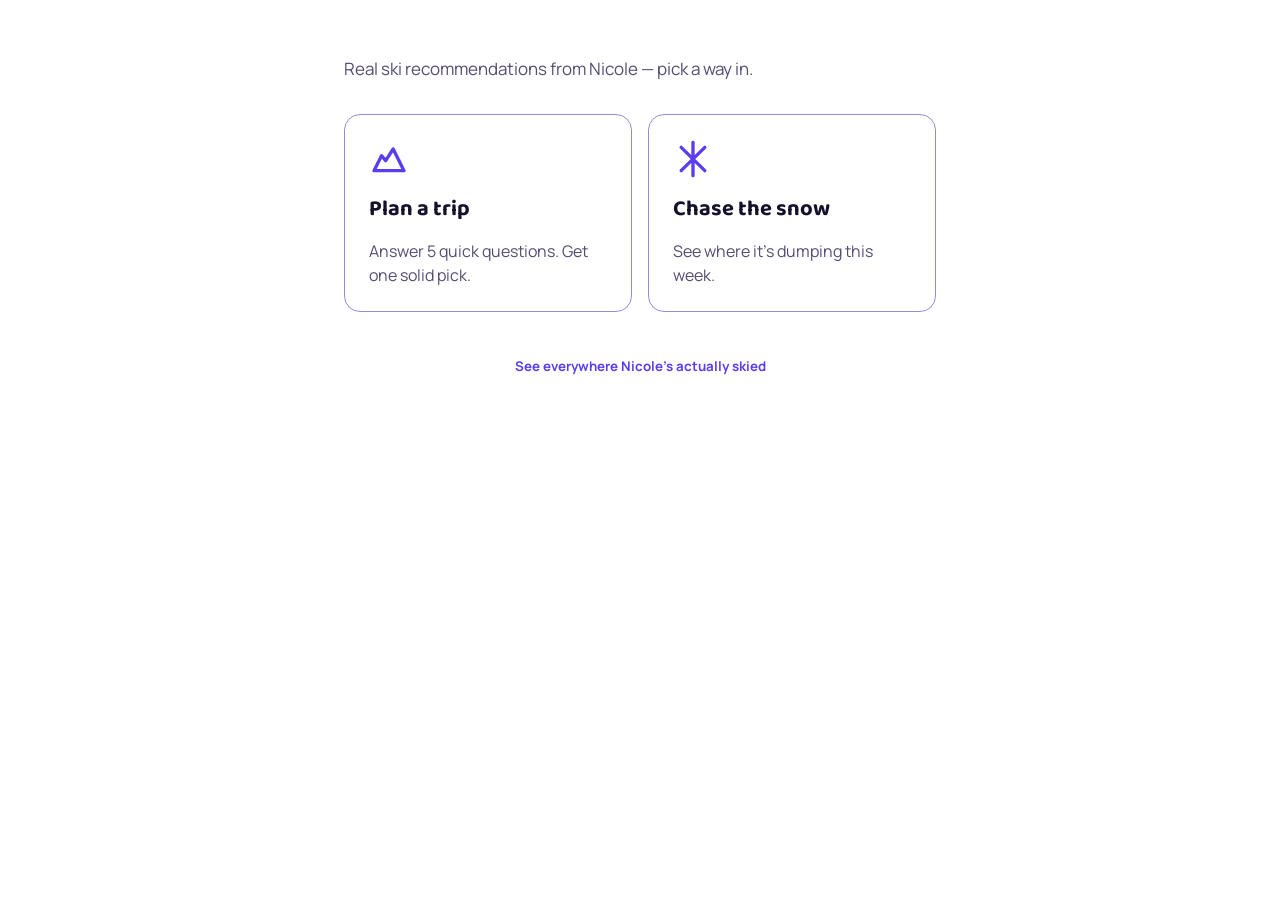
==== public/index.html @ 970486a0 "Add files via upload" ====
<!doctype html>
<html lang="en">
<head>
<meta charset="utf-8">
<meta name="viewport" content="width=device-width, initial-scale=1">
<title>Rather Be Knee Deep — find your next ski trip</title>
<meta name="description" content="Answer a few quick questions, or see where it's dumping this week — plus everywhere Nicole's actually skied.">

<link rel="icon" href="/icon.svg" type="image/svg+xml">
<link rel="icon" href="/favicon-32.png" sizes="32x32" type="image/png">
<link rel="apple-touch-icon" href="/apple-touch-icon.png">
<link rel="manifest" href="/manifest.webmanifest">
<meta name="theme-color" content="#5B3DF0" media="(prefers-color-scheme: light)">
<meta name="theme-color" content="#0E1020" media="(prefers-color-scheme: dark)">
<meta name="apple-mobile-web-app-title" content="Knee Deep">
<meta name="apple-mobile-web-app-capable" content="yes">
<meta name="mobile-web-app-capable" content="yes">
<meta property="og:image" content="/og-image.png">
<meta property="og:image:width" content="1200">
<meta property="og:image:height" content="630">
<meta name="twitter:image" content="/og-image.png">
<meta property="og:type" content="website">
<meta property="og:site_name" content="Rather Be Knee Deep">
<meta property="og:title" content="Find your next ski trip">
<meta property="og:description" content="Answer a few quick questions, or see where it's dumping this week — plus everywhere Nicole's actually skied.">
<meta name="twitter:card" content="summary_large_image">
<meta name="twitter:title" content="Find your next ski trip">
<meta name="twitter:description" content="Answer a few quick questions, or see where it's dumping this week — plus everywhere Nicole's actually skied.">

<link rel="preconnect" href="https://fonts.googleapis.com">
<link rel="preconnect" href="https://fonts.gstatic.com" crossorigin>
<link href="https://fonts.googleapis.com/css2?family=Baloo+2:wght@500;600;700;800&family=Manrope:wght@400;500;700&family=IBM+Plex+Mono:wght@500;600&display=swap" rel="stylesheet">

<style>
/* Font fallback stack applies immediately; Google Fonts progressively enhance
   once loaded — the app is fully usable typographically before/without them. */
/* =========================================================================
   Rather Be Knee Deep — styles
   Token architecture: global -> semantic -> component, per visual-system.md
   ========================================================================= */

:root {
  /* Global colour primitives */
  --purple-900: #17102B; --purple-700: #564C72; --purple-500: #9A8ACF;
  --purple-300: #DCD6F0; --purple-100: #F2EFFA;
  --indigo-600: #5B3DF0; --indigo-400: #7F68F3; --indigo-350: #8C78F5;
  --coral-600: #E72400; --coral-500: #FF5A3C;
  --teal-700: #00695C; --teal-600: #008D7B; --teal-400: #00B39A;
  --mint-700: #0B6B4B; --mint-600: #0F8E63; --mint-200: #C9F5DE; --mint-900: #12301F;
  --gold-500: #FFC22B; --gold-700: #75600A; --gold-300: #DCC050;
  --cold-700: #0E7AA6; --cold-600: #0F86B6;
  --warm-700: #AA671A; --warm-600: #C97A1F; --warm-800: #7D4B12;
  --trail-green-700: #1A8655; --trail-green-600: #1C8F5A;
  --trail-blue-600: #1E6FD9; --trail-blue-500: #2E7CE2;
  --night-900: #14101F; --night-800: #1E1830; --night-700: #271F3D;
  --night-500: #675797; --night-300: #2B2440;
  --snow-000: #FFFFFF;
  --mist-100: #F5F2FF; --mist-300: #B8AED6;

  /* Badge-system primitives (badge-system.md §7 "Token evolution") — a
     badge background is a large solid fill, not text, so it runs more
     saturated than the accent.*.text tokens above (those are deliberately
     darkened/desaturated to pass 4.5:1 as running text and would look muddy
     as a sticker). These nine are new global primitives, all neutrals or
     badge-fill variants, none replacing or conflicting with an existing
     semantic token — the badge system borrows the family, not the rules.
     Documented here for the token trail; the badge SVG library itself
     (build/src/badges.js) uses literal hex, not var(), so inline badge
     markup renders identically regardless of stylesheet load timing — see
     badges.js's header comment for why. */
  --mint-500: #16A974; --warm-500: #F0982A; --cold-500: #1AA3DC; --coral-450: #FF4C34;
  --sand-300: #F0C89A; --sand-500: #E0A868; --sand-800: #7A4E28;
  --stone-300: #E7E4DE; --stone-600: #8D897F;
  --brown-700: #6B4423;

  /* Semantic tokens — light mode (default) */
  --bg-page: var(--snow-000);
  --bg-tint: var(--purple-100);
  --bg-surface: var(--snow-000);
  --bg-elevated: var(--snow-000);
  --text-primary: var(--purple-900);
  --text-secondary: var(--purple-700);
  --text-on-brand: #FFFFFF;
  --border-hairline: var(--purple-300);
  --border-interactive: var(--purple-500);
  --border-selected: var(--indigo-600);
  --brand-primary: var(--indigo-600);
  --brand-primary-text: var(--indigo-600);
  --accent-coral-text: var(--coral-600);
  --accent-coral-fill: var(--coral-500);
  --accent-gold: var(--gold-500);
  /* --accent-gold-text: an AA-safe, visually distinct hue for "Nicole's take"
     chip text (M5 fix). This token was referenced by CSS but never defined,
     so it silently fell back to --warm-700 — the exact same colour as the
     crowd-warning flag, defeating the "gold always means Nicole" colour
     rule Jordan (deuteranopia) relies on. gold-700/gold-300 are a deeper,
     more olive/ochre gold than warm-700/warm-600's orange-amber — same
     family as accent.gold, but a distinct, AA-safe hue (raw gold-500 fails
     as text at 1.6:1). */
  --accent-gold-text: var(--gold-700);
  --accent-teal-text: var(--teal-700);
  --accent-mint-text: var(--mint-700);
  --accent-mint-fill: var(--mint-200);
  --accent-cold-text: var(--cold-700);
  --accent-warm-text: var(--warm-700);
  /* --accent-warm-text-tint: M4 contrast fix. --accent-warm-text was
     verified at 4.50:1 against bg.page (white) but the forecast-fallback
     badge actually renders on bg.tint (#F2EFFA), where the same token drops
     to 3.97:1 — below AA. warm-800 clears 4.5:1 on both bg.page and
     bg.tint. */
  --accent-warm-text-tint: var(--warm-800);
  --trail-beginner: var(--trail-green-700);
  --trail-intermediate: var(--trail-blue-600);
  --trail-advanced: var(--text-primary);

  --shadow-sm: 0 1px 2px rgba(23,16,43,0.06), 0 1px 1px rgba(91,61,240,0.05);
  --shadow-md: 0 4px 12px rgba(23,16,43,0.09), 0 2px 4px rgba(91,61,240,0.06);
  --shadow-lg: 0 12px 28px rgba(23,16,43,0.16), 0 4px 10px rgba(91,61,240,0.08);
  --top-highlight: none;

  --radius-sm: 8px; --radius-md: 12px; --radius-lg: 16px; --radius-xl: 20px; --radius-pill: 999px;
  --border-hairline-w: 1px; --border-default-w: 1.5px; --border-selected-w: 2px; --border-focus-w: 3px;

  --dur-instant: 100ms; --dur-fast: 160ms; --dur-base: 220ms; --dur-slow: 360ms;
  --ease-standard: cubic-bezier(0.2, 0, 0, 1);
  --ease-entrance: cubic-bezier(0.16, 1, 0.3, 1);
  --ease-exit: cubic-bezier(0.4, 0, 1, 1);

  --space-1: .25rem; --space-2: .5rem; --space-3: .75rem; --space-4: 1rem;
  --space-5: 1.25rem; --space-6: 1.5rem; --space-8: 2rem; --space-10: 2.5rem;
  --space-12: 3rem; --space-16: 4rem; --space-20: 5rem;

  color-scheme: light;
}

@media (prefers-color-scheme: dark) {
  :root {
    --bg-page: var(--night-900);
    --bg-tint: var(--night-800);
    --bg-surface: var(--night-800);
    --bg-elevated: var(--night-700);
    --text-primary: var(--mist-100);
    --text-secondary: var(--mist-300);
    --border-hairline: var(--night-300);
    --border-interactive: var(--night-500);
    --border-selected: var(--indigo-600);
    --brand-primary: var(--indigo-600);
    /* M4 contrast fix: --indigo-400 (4.61:1) was verified against flat
       bg.page (#14101F) but is actually rendered on bg.tint/elevated
       surfaces (nav active-tab label, "Make your own pick" secondary
       button, "See more of Nicole's picks" link, Nicole's List selected
       filter chip) where it drops to 4.21:1 — below AA. indigo-350 clears
       4.5:1 against night-800 AND night-700, independently verified. */
    --brand-primary-text: var(--indigo-350);
    --accent-coral-text: var(--coral-500);
    --accent-teal-text: var(--teal-600);
    --accent-mint-text: var(--mint-600);
    --accent-gold: var(--gold-500);
    --accent-gold-text: var(--gold-300);
    --accent-cold-text: var(--cold-600);
    --accent-warm-text: var(--warm-600);
    --accent-warm-text-tint: var(--warm-600); /* already ≥4.5:1 on night-800 in dark mode — no separate shift needed */
    --trail-beginner: var(--trail-green-600);
    --trail-intermediate: var(--trail-blue-500);
    --trail-advanced: var(--text-primary);
    --shadow-sm: 0 1px 2px rgba(0,0,0,0.4);
    --shadow-md: 0 4px 12px rgba(0,0,0,0.4);
    --shadow-lg: 0 12px 28px rgba(0,0,0,0.5);
    --top-highlight: 1px solid rgba(245,242,255,0.06);
    color-scheme: dark;
  }
}

/* =========================================================================
   Base / reset
   ========================================================================= */
*, *::before, *::after { box-sizing: border-box; }
html { -webkit-text-size-adjust: 100%; }
body {
  margin: 0;
  background: var(--bg-page);
  color: var(--text-primary);
  font-family: 'Manrope', system-ui, sans-serif;
  font-size: 1rem;
  line-height: 1.5;
  min-height: 100vh;
  overflow-x: hidden;
}
h1, h2, h3, p, dl, dd { margin: 0; }
button { font-family: inherit; color: inherit; }
a { color: var(--brand-primary-text); }
img, svg { display: block; max-width: 100%; }
ul { margin: 0; padding: 0; list-style: none; }
.visually-hidden {
  position: absolute; width: 1px; height: 1px; padding: 0; margin: -1px;
  overflow: hidden; clip: rect(0,0,0,0); white-space: nowrap; border: 0;
}
.skip-link {
  position: absolute; left: var(--space-3); top: -100px; z-index: 200;
  background: var(--brand-primary); color: #fff; padding: var(--space-3) var(--space-4);
  border-radius: var(--radius-md); transition: top var(--dur-fast) var(--ease-standard);
}
.skip-link:focus { top: var(--space-3); }

:focus-visible {
  outline: none;
  box-shadow: 0 0 0 2px var(--bg-page), 0 0 0 5px var(--brand-primary);
  transition: box-shadow var(--dur-instant) var(--ease-standard);
  border-radius: var(--radius-sm);
}

/* Typography tokens */
.display-hero {
  font-family: 'Baloo 2', sans-serif; font-weight: 800;
  font-size: clamp(2rem, 5vw, 2.75rem); line-height: 1.1; letter-spacing: -0.01em;
}
.display-h1 { font-family: 'Baloo 2', sans-serif; font-weight: 700; font-size: clamp(1.625rem, 4vw, 2.125rem); line-height: 1.2; letter-spacing: -0.005em; }
.display-h2 { font-family: 'Baloo 2', sans-serif; font-weight: 700; font-size: clamp(1.3125rem, 3vw, 1.5625rem); line-height: 1.25; letter-spacing: -0.0025em; }
.display-h3 { font-family: 'Baloo 2', sans-serif; font-weight: 600; font-size: clamp(1.0625rem, 2vw, 1.1875rem); line-height: 1.3; }
.body-md { font-family: 'Manrope', sans-serif; font-weight: 400; font-size: 1rem; line-height: 1.5; }
.body-sm { font-family: 'Manrope', sans-serif; font-weight: 500; font-size: .8125rem; line-height: 1.4; }
.label { font-family: 'Manrope', sans-serif; font-weight: 700; font-size: .75rem; line-height: 1.3; letter-spacing: .06em; text-transform: uppercase; }
.data-stat { font-family: 'IBM Plex Mono', monospace; font-weight: 600; font-size: clamp(1.375rem, 3vw, 1.625rem); line-height: 1.2; font-variant-numeric: tabular-nums; }
.data-inline { font-family: 'IBM Plex Mono', monospace; font-weight: 500; font-size: .875rem; line-height: 1.3; font-variant-numeric: tabular-nums; }
.data-label { font-family: 'Manrope', sans-serif; font-weight: 700; font-size: .625rem; line-height: 1.3; letter-spacing: .08em; text-transform: uppercase; color: var(--text-secondary); }

/* =========================================================================
   App shell / nav
   ========================================================================= */
.app-shell { min-height: 100vh; display: flex; flex-direction: column; }
/* C1 fix: 72px was a hardcoded px nav-clearance value while every other
   spacing token in the system is rem-based specifically so it scales with
   zoom (visual-system.md §6). .nav-item's own padding/font-size are
   rem-based and grow at 200% zoom, so a fixed 72px undershot the nav's real
   height and content overlapped it. 4.5rem tracks the same root font-size
   the nav itself scales from. */
.app-main { flex: 1; width: 100%; padding-bottom: calc(4.5rem + var(--space-6)); }
.app-main.no-bottom-nav { padding-bottom: var(--space-6); }
.page-column { max-width: 40rem; margin: 0 auto; padding: var(--space-6) var(--space-4); }
@media (min-width: 768px) { .page-column { padding: var(--space-8) var(--space-6); } }

.top-nav {
  display: none;
}
.bottom-nav {
  position: fixed; left: 0; right: 0; bottom: 0; z-index: 50;
  display: flex; background: var(--bg-surface); border-top: 1.5px solid var(--border-hairline);
  padding-bottom: env(safe-area-inset-bottom, 0);
}
.bottom-nav[hidden] { display: none; }
.nav-item {
  flex: 1; display: flex; flex-direction: column; align-items: center; justify-content: center;
  gap: 2px; min-height: 56px; padding: var(--space-2) var(--space-1);
  background: none; border: none; cursor: pointer; color: var(--text-secondary);
  font-family: 'Manrope', sans-serif; font-weight: 600; font-size: .6875rem;
}
.nav-item[aria-current="page"] { color: var(--brand-primary-text); }
.nav-item svg { width: 22px; height: 22px; }

@media (min-width: 768px) {
  .bottom-nav { display: none; }
  .top-nav {
    display: flex; justify-content: center; gap: var(--space-2);
    background: var(--bg-surface); border-bottom: 1.5px solid var(--border-hairline);
    padding: var(--space-3) var(--space-4);
  }
  .top-nav[hidden] { display: none; }
  .top-nav .nav-item { flex: none; flex-direction: row; min-width: 140px; border-radius: var(--radius-md); }
  .app-main { padding-bottom: var(--space-6); }
}

/* =========================================================================
   Tap-chip / option-card
   ========================================================================= */
.tap-chip {
  display: flex; align-items: center; gap: var(--space-3);
  min-height: 56px; width: 100%; padding: var(--space-3) var(--space-4);
  border-radius: var(--radius-md); border: var(--border-default-w) solid var(--border-interactive);
  background: var(--bg-surface); cursor: pointer; text-align: left;
  transition: box-shadow var(--dur-fast) var(--ease-standard), background-color var(--dur-fast) var(--ease-standard), border-color var(--dur-fast) var(--ease-standard);
}
.tap-chip:hover { border-color: var(--brand-primary); background: var(--bg-tint); box-shadow: var(--shadow-sm); }
.tap-chip--selected {
  border-color: var(--brand-primary); border-width: var(--border-selected-w);
  box-shadow: inset 0 0 0 0 transparent;
  background-color: color-mix(in srgb, var(--brand-primary) 10%, var(--bg-surface));
}
.tap-chip__indicator {
  flex: none; width: 22px; height: 22px; border: 1.5px solid var(--border-interactive);
  display: flex; align-items: center; justify-content: center; color: #fff;
}
.tap-chip__indicator--radio { border-radius: 50%; }
.tap-chip__indicator--check { border-radius: 5px; }
.tap-chip--selected .tap-chip__indicator { background: var(--brand-primary); border-color: var(--brand-primary); }
.tap-chip__indicator svg { width: 13px; height: 13px; opacity: 0; transition: opacity var(--dur-fast) var(--ease-standard); }
.tap-chip--selected .tap-chip__indicator svg { opacity: 1; }
.tap-chip__body { flex: 1; min-width: 0; }
.tap-chip__label { font-family: 'Manrope', sans-serif; font-weight: 400; font-size: 1rem; color: var(--text-primary); }
.tap-chip--selected .tap-chip__label { font-weight: 600; }
.tap-chip__sublabel { font-family: 'Manrope', sans-serif; font-weight: 500; font-size: .8125rem; color: var(--text-secondary); margin-top: 2px; }
.tap-chip:disabled { background: color-mix(in srgb, var(--bg-tint) 60%, transparent); color: var(--text-secondary); border-color: var(--border-hairline); cursor: not-allowed; }

/* C1 fix (200% zoom): fixed device-width media-query breakpoints don't
   react to root-font-size-based zoom — the browser still reports the same
   device px width, so a 2-column rule stayed active even after 200% zoom
   doubled every rem-based padding/font-size, occluding option text behind
   the fixed bottom nav and overflowing the viewport. `auto-fit`/`minmax`
   sizes columns from the actual rendered container width at layout time
   instead of a media query, so it collapses to 1 column automatically
   whenever the real available width shrinks — whether that's a narrow
   device or 200% zoom on a wide one — exactly the pattern visual-system.md
   §6 already used for the stat strip. */
.chip-grid { display: grid; grid-template-columns: 1fr; gap: var(--space-3); }
.chip-grid--2col { grid-template-columns: repeat(auto-fit, minmax(8.75rem, 1fr)); }
.region-grid { display: grid; grid-template-columns: repeat(auto-fit, minmax(8.75rem, 1fr)); gap: var(--space-3); }

@media (prefers-reduced-motion: reduce) {
  .tap-chip { transition: none; }
  .tap-chip__indicator svg { transition: opacity var(--dur-fast) ease; }
}

/* =========================================================================
   Buttons
   ========================================================================= */
.btn {
  display: inline-flex; align-items: center; justify-content: center; gap: var(--space-2);
  min-height: 48px; padding: var(--space-3) var(--space-6);
  border-radius: var(--radius-md); border: 1.5px solid transparent;
  font-family: 'Manrope', sans-serif; font-weight: 700; font-size: 1rem;
  cursor: pointer; transition: background-color var(--dur-fast) var(--ease-standard), opacity var(--dur-fast) var(--ease-standard);
}
.btn-primary { background: var(--brand-primary); color: #fff; }
.btn-primary:hover { background: color-mix(in srgb, var(--brand-primary) 88%, black); }
.btn-secondary { background: transparent; color: var(--brand-primary-text); border-color: var(--border-interactive); }
.btn-secondary:hover { background: var(--bg-tint); }
.btn-text {
  background: none; border: none; color: var(--brand-primary-text); font-weight: 700;
  min-height: 44px; padding: var(--space-2) var(--space-1); cursor: pointer;
}
.btn:disabled { opacity: .5; cursor: not-allowed; }
.btn-block { width: 100%; }
.btn svg { width: 20px; height: 20px; flex: none; }
.inline-icon-sm { display: inline-flex; width: 12px; height: 12px; vertical-align: -1px; }
.inline-icon-sm svg { width: 100%; height: 100%; }

/* =========================================================================
   Progress indicator
   ========================================================================= */
.progress-wrap { display: flex; align-items: center; gap: var(--space-3); margin-bottom: var(--space-6); }
.progress-label { flex: none; font-family: 'Manrope', sans-serif; font-weight: 500; font-size: .8125rem; color: var(--text-secondary); white-space: nowrap; }
.progress-track { flex: 1; display: flex; gap: 4px; }
.progress-segment { flex: 1; height: 6px; border-radius: var(--radius-pill); background: var(--bg-tint); position: relative; overflow: visible; }
.progress-segment__fill {
  position: absolute; inset: 0; border-radius: var(--radius-pill); background: var(--brand-primary);
  transform: scaleX(0); transform-origin: left; transition: transform var(--dur-fast) var(--ease-standard);
}
.progress-segment--complete .progress-segment__fill, .progress-segment--current .progress-segment__fill { transform: scaleX(1); }
.progress-segment__dot {
  position: absolute; top: -6px; left: 50%; width: 6px; height: 6px; margin-left: -3px;
  border-radius: 50%; background: var(--brand-primary); opacity: 0; transition: opacity var(--dur-fast) var(--ease-standard);
}
.progress-segment--current .progress-segment__dot { opacity: 1; }
@media (prefers-reduced-motion: reduce) {
  .progress-segment__fill, .progress-segment__dot { transition: none; }
}

/* =========================================================================
   Quiz step transitions
   ========================================================================= */
.quiz-step { will-change: transform, opacity; }
.quiz-step--out-forward { animation: qs-out-fwd 160ms cubic-bezier(.4,0,1,1) both; }
.quiz-step--in-forward { animation: qs-in-fwd 200ms cubic-bezier(.16,1,.3,1) both; }
.quiz-step--out-backward { animation: qs-out-bwd 160ms cubic-bezier(.4,0,1,1) both; }
.quiz-step--in-backward { animation: qs-in-bwd 200ms cubic-bezier(.16,1,.3,1) both; }
@keyframes qs-out-fwd { to { opacity: 0; transform: translateX(-16px); } }
@keyframes qs-in-fwd { from { opacity: 0; transform: translateX(16px); } to { opacity: 1; transform: translateX(0); } }
@keyframes qs-out-bwd { to { opacity: 0; transform: translateX(16px); } }
@keyframes qs-in-bwd { from { opacity: 0; transform: translateX(-16px); } to { opacity: 1; transform: translateX(0); } }
@media (prefers-reduced-motion: reduce) {
  .quiz-step--out-forward, .quiz-step--out-backward { animation: qs-fade-out 160ms ease both; }
  .quiz-step--in-forward, .quiz-step--in-backward { animation: qs-fade-in 160ms ease both; }
  @keyframes qs-fade-out { to { opacity: 0; } }
  @keyframes qs-fade-in { from { opacity: 0; } to { opacity: 1; } }
}

.quiz-card { display: flex; flex-direction: column; gap: var(--space-5); }
.quiz-title { margin-bottom: var(--space-1); }
.quiz-helper { color: var(--text-secondary); }
.quiz-nav { display: flex; justify-content: space-between; align-items: center; gap: var(--space-3); margin-top: var(--space-4); }

/* =========================================================================
   Splash
   ========================================================================= */
.splash { display: flex; flex-direction: column; gap: var(--space-8); padding-top: var(--space-6); }
.splash-eyebrow { color: var(--text-secondary); font-family: 'Manrope', sans-serif; font-size: 1.0625rem; max-width: 32rem; }
.splash-modes { display: grid; grid-template-columns: 1fr; gap: var(--space-4); }
@media (min-width: 560px) { .splash-modes { grid-template-columns: 1fr 1fr; } }
.mode-card {
  display: flex; flex-direction: column; gap: var(--space-3); text-align: left;
  padding: var(--space-6); border-radius: var(--radius-lg); border: var(--border-default-w) solid var(--border-interactive);
  background: var(--bg-surface); cursor: pointer; min-height: 160px;
  transition: box-shadow var(--dur-fast) var(--ease-standard), border-color var(--dur-fast) var(--ease-standard), background-color var(--dur-fast) var(--ease-standard);
}
.mode-card:hover { border-color: var(--brand-primary); box-shadow: var(--shadow-md); background: var(--bg-tint); }
.mode-card__icon { width: 40px; height: 40px; color: var(--brand-primary-text); }
.mode-card__label { font-family: 'Baloo 2', sans-serif; font-weight: 700; font-size: 1.375rem; }
.mode-card__support { color: var(--text-secondary); }
.splash-footer { text-align: center; }

/* =========================================================================
   Result card — the shareable product
   ========================================================================= */
.result-wrap { max-width: 30rem; margin: 0 auto; padding: var(--space-4); }
@media (min-width: 768px) { .result-wrap { padding: var(--space-6) 0; } }
.result-card {
  background: var(--bg-surface); border-radius: var(--radius-xl); box-shadow: var(--shadow-lg);
  border: var(--border-default-w) solid var(--border-hairline); border-top: var(--top-highlight, var(--border-default-w) solid var(--border-hairline));
  padding: var(--space-5);
}
@media (min-width: 768px) { .result-card { padding: var(--space-8); } }
.attribution { display: flex; align-items: center; gap: var(--space-2); margin-bottom: var(--space-4); }
.attribution__mark { width: 20px; height: 20px; color: var(--brand-primary-text); flex: none; }
.attribution__word { color: var(--text-secondary); }
.result-eyebrow { color: var(--text-secondary); margin-bottom: var(--space-1); }
/* Badge panel — replaces the old wide-landscape illustration-panel. A
   circular die-cut badge has different proportions than the 4:3 illustration
   it replaces (badge-system.md's own framing: "the result card was designed
   around a wide landscape image and a circular badge has different
   proportions"), so this isn't a straight class-for-class swap: instead of
   a full-width rectangle with the image cropped to fill it (`object-fit:
   cover`, which would slice a circle into an off-centre oval), the panel is
   a centered flex stage the badge sits on top of, at its own fixed
   diameter, on a soft tint background so the die-cut edge — including the
   spec's own hairline keyline — reads clearly against the card. Sized at
   the spec's ~200px hero-card scale (badge-system.md §8 "Legibility at
   scale"), with a smaller floor on the narrowest supported width so the
   badge and its surrounding padding never exceed the 320px card. */
.badge-panel {
  display: flex; align-items: center; justify-content: center;
  border-radius: var(--radius-lg); border: var(--border-default-w) solid var(--border-hairline);
  padding: var(--space-4) 0; margin-bottom: var(--space-5); background: var(--bg-tint);
}
/* Tightened per design review (2026-08-03): the badge previously sized off
   viewport width (42vw) against a panel whose actual width tracks the card's
   own padding, not the viewport directly — at 390px that put the badge at
   roughly half the panel's width, leaving a wide ring of dead `--bg-tint`
   space on every side. Sizing off the panel's own content box (%, not vw)
   is the correct relative unit here — the badge now claims most of its
   container regardless of how card/wrap padding shifts at any width, and a
   fixed 1:1 `aspect-ratio` (matching the badge's own 240x240 viewBox) keeps
   height in lockstep with width without a second, independently-guessed
   clamp. Ceiling stays at badge-system.md §8's own 200px hero-card scale —
   this fix reaches that size sooner/more reliably, it doesn't exceed it. */
.badge-panel svg { width: clamp(168px, 78%, 200px); aspect-ratio: 1 / 1; height: auto; display: block; }
@media (min-width: 600px) { .badge-panel svg { width: 200px; height: 200px; } }
.result-headline { margin-bottom: var(--space-5); }
.result-headline .resort-name { color: var(--brand-primary-text); }
.result-headline .location { display: block; color: var(--text-secondary); font-family: 'Manrope', sans-serif; font-weight: 500; font-size: .9375rem; margin-top: var(--space-1); }
.reason-heading { margin-bottom: var(--space-3); }
.reason-list { display: flex; flex-direction: column; gap: var(--space-3); margin-bottom: var(--space-5); }
.reason-bullet { display: flex; gap: var(--space-3); align-items: flex-start; }
.reason-bullet__icon { flex: none; width: 22px; height: 22px; color: var(--brand-primary-text); margin-top: 1px; }
.reason-bullet__text { color: var(--text-primary); }

/* Zoom-round fix: same fixed-px-track bug the C1/critical-fix-#4 pass closed
   for .chip-grid--2col/.region-grid (styles.css, "C1 fix" above), just missed
   on this sibling component built the same round. `minmax(84px, 1fr)` didn't
   grow with root font-size, so at 200% zoom the grid still tried to fit as
   many ~84px-wide (now visually ~42px-equivalent) tracks as before, and
   adjacent tiles' now-much-larger text painted directly on top of each
   other ("2,100ft" over "SKIABLE ACRES") instead of wrapping to fewer
   columns. 5.25rem is the same 84px at the 16px default root, but scales
   with zoom exactly like chip-grid's 8.75rem does. */
.stat-strip {
  display: grid; grid-template-columns: repeat(auto-fit, minmax(5.25rem, 1fr));
  border: var(--border-hairline-w) solid var(--border-hairline); border-radius: var(--radius-md);
  margin-bottom: var(--space-5); overflow: hidden;
}
/* Rebalance (design review, 2026-08-03): this shared class has two call
   sites with genuinely different item-count shapes — the header numeric
   strip always has exactly 4 tiles (vertical drop, skiable acres, average
   snowfall, cost — "Cost" is unconditional, `resort.cost_tier || "—"` in
   buildStatStrip), the terrain-mix strip below it has 1 (null-data
   fallback) or 3. The old fixed `repeat(3,1fr)`/`repeat(4,1fr)` breakpoint
   overrides here forced *every* `.stat-strip` onto the same column count
   regardless of how many tiles it actually held, which defeats
   `auto-fit`'s own built-in behavior of collapsing genuinely-empty tracks —
   the terrain strip's 3 items got stretched into a 4-column track at
   768px+, leaving a permanent empty fourth cell, the same "lone orphan"
   bug class as the header strip's mobile case. Removing the fixed
   overrides here and leaving plain `auto-fit(minmax(5.25rem,1fr))` in place
   lets the terrain strip reflow correctly at any width with no explicit
   breakpoint needed — however many tiles it has, unused tracks collapse to
   zero instead of rendering as a gap. The header strip needs a different,
   item-count-aware treatment (`--quad`, below) precisely because auto-fit's
   width-based column guessing can't guarantee an even 2x2 for a always-4
   grid at in-between widths the way an explicit `repeat()` can. */
/* minmax(0, 1fr), not bare 1fr: a bare `1fr` track is `minmax(auto, 1fr)`,
   and `auto`'s floor is the item's min-content width — at 200% zoom
   (`.stat-tile__value`'s font-size clamp bottoms out at its rem-based
   floor, not its vw-based preferred value, so it grows substantially) a
   tile's own text can force its track wider than the viewport has room
   for, the exact zoom-overflow bug class this file's other grids were
   already fixed against. `minmax(0, 1fr)` lets the track shrink below that
   content size instead; paired with `.stat-tile`'s own `min-width: 0`
   below (needed because a flex/grid item's default automatic minimum size
   is its content size, not zero — the same fix `min-width:0` already
   applies elsewhere in this file for exactly this reason) and
   `.stat-tile__value`'s `overflow-wrap: anywhere` so an unbroken token
   like "3,000" can still wrap as a last resort rather than overflow. */
.stat-strip--quad { grid-template-columns: repeat(2, minmax(0, 1fr)); }
@media (min-width: 600px) {
  .stat-strip--quad { grid-template-columns: repeat(4, minmax(0, 1fr)); }
  .stat-strip--quad .stat-tile:nth-child(2n) { border-right: var(--border-hairline-w) solid var(--border-hairline); }
  .stat-strip--quad .stat-tile:nth-child(3n) { border-right: var(--border-hairline-w) solid var(--border-hairline); }
  .stat-strip--quad .stat-tile:nth-child(4n) { border-right: none; }
}
.stat-tile {
  padding: var(--space-3) var(--space-3); border-right: var(--border-hairline-w) solid var(--border-hairline);
  border-bottom: var(--border-hairline-w) solid var(--border-hairline); min-height: 76px; min-width: 0;
  display: flex; flex-direction: column; justify-content: center; gap: 2px;
}
.stat-tile:nth-child(2n) { border-right: none; }
@media (min-width: 600px) { .stat-tile { border-right: var(--border-hairline-w) solid var(--border-hairline); } .stat-tile:nth-child(3n) { border-right: none; } }
@media (min-width: 768px) { .stat-tile:nth-child(3n) { border-right: var(--border-hairline-w) solid var(--border-hairline); } .stat-tile:nth-child(4n) { border-right: none; } }
.stat-tile__value { color: var(--text-primary); overflow-wrap: anywhere; }
.stat-tile__value .unit { font-family: 'IBM Plex Mono', monospace; font-weight: 500; font-size: .8125rem; margin-left: 2px; }
.stat-tile__value--null { color: var(--text-secondary); }
.stat-tile__sublabel { color: var(--text-secondary); font-family: 'Manrope', sans-serif; font-size: .75rem; }

/* Ski-school evidence disclosure (heuristic-evaluation.md, H2/H6/H10 major
   finding) — an expand-in-place pattern, matching the one already used well
   elsewhere (Nicole's List hot-take preview), rather than a bare label with
   nothing behind it. */
.stat-tile--expandable { padding: 0; }
.stat-tile__expand-btn {
  display: flex; align-items: center; justify-content: space-between; gap: var(--space-2);
  width: 100%; min-height: 44px; padding: var(--space-3); background: none; border: none; cursor: pointer;
  font-family: inherit; text-align: left; color: inherit;
}
.stat-tile__expand-icon { flex: none; width: 16px; height: 16px; color: var(--text-secondary); transition: transform var(--dur-fast) var(--ease-standard); }
.stat-tile__expand-btn[aria-expanded="true"] .stat-tile__expand-icon,
.notes-row__expand-btn[aria-expanded="true"] .stat-tile__expand-icon { transform: rotate(180deg); }
@media (prefers-reduced-motion: reduce) { .stat-tile__expand-icon { transition: none; } }
.stat-tile__basis { color: var(--text-secondary); padding: 0 var(--space-3) var(--space-3); }

/* "Notes" tier (design-critic.md finding 4 fix) — the prose-length fields
   (Crowds, Pass, Ski school, Off the mountain) as a label/value list rather
   than cells forced into a symmetrical grid. Each row's height comes only
   from its own content, so a 7-word caption next to a 2-word one no longer
   produces a shared, uneven row height or a dangling empty grid cell. */
.notes-list { display: flex; flex-direction: column; margin: 0; margin-top: var(--space-3); }
/* Zoom-round fix: the label column was `minmax(5.5rem, 30%)` — a rem-based
   minimum paired with a percentage maximum. Those two bounds don't scale
   together: the row's own pixel width is bounded by the (roughly
   zoom-invariant) viewport, so the 30% maximum stays roughly constant in
   real px regardless of zoom, while 5.5rem doubles at 200% zoom exactly
   like every other rem value in this file. Once the minimum exceeds the
   maximum, CSS grid resolves `minmax()` to the minimum outright (the
   maximum is dropped) — so at 200% zoom the label column ballooned to
   ~176px of a ~244px-wide row, leaving the value column so little space
   that ordinary values ("Usually crowded", "Ikon pass") wrapped one or two
   letters per line: technically zero overflow, but genuinely illegible,
   the same failure mode as the overlap bug just via wrapping instead of
   collision. A single percentage (no rem floor) keeps both columns a
   stable proportion of the row at every zoom level — the label is already
   designed to wrap onto 2-3 lines when it needs to ("Off the mountain"
   already does at normal widths), so there's no regression in letting it
   do that consistently instead of forcing extra width for itself. */
.notes-row {
  display: grid; grid-template-columns: 30% 1fr; gap: var(--space-3);
  align-items: baseline; padding: var(--space-3) 0; border-bottom: var(--border-hairline-w) solid var(--border-hairline);
}
.notes-row:first-child { border-top: var(--border-hairline-w) solid var(--border-hairline); }
.notes-row dt, .notes-row dd { margin: 0; }
/* Grid items default to `min-width: auto` (their content's min-content
   width, not zero) — once a value like "Independent (no multi-resort pass)"
   contains a word wider than its now-stable ~70% column, `min-width: 0`
   lets the column actually shrink to the space the grid gives it instead of
   growing the track to fit the word; `overflow-wrap` then wraps (rather
   than overflows) that one still-too-long word. */
.notes-row dd { color: var(--text-primary); min-width: 0; overflow-wrap: break-word; }
.notes-row__expand-btn {
  display: flex; align-items: center; gap: var(--space-2); width: 100%; min-height: 44px; padding: 0;
  background: none; border: none; cursor: pointer; font-family: inherit; font-size: 1rem; text-align: left; color: inherit;
  /* Zoom-round fix: a flex container's children default to `min-width: auto`
     (content-based) and this button never set `flex-wrap`, so once the
     label column's rem-based minimum (above) leaves this button very little
     room at 200% zoom, its own two children (the label text and the fixed
     16px chevron) refused to shrink below their combined min-content width
     and — with no wrap allowed — the chevron visibly escaped the button's
     box entirely rather than wrapping under the text. `min-width: 0` lets
     the button itself actually take the narrow width it's given;
     `flex-wrap: wrap` is the guaranteed fallback if that's still not enough
     room (chevron drops to its own line rather than escaping sideways). */
  min-width: 0; flex-wrap: wrap;
}
.notes-row__expand-btn > span:first-child { min-width: 0; overflow-wrap: break-word; }
.notes-row__expand-btn .stat-tile__basis, .notes-row .stat-tile__basis { padding: var(--space-2) 0 0; }

.footer-cta { display: flex; flex-direction: column; gap: var(--space-3); align-items: stretch; padding-top: var(--space-2); }
.footer-cta .btn-text { text-align: center; }

/* =========================================================================
   Nicole's Hot Take block
   ========================================================================= */
.hot-take {
  background: var(--bg-tint); border-radius: var(--radius-lg); border: var(--border-default-w) solid var(--accent-gold);
  padding: var(--space-4) var(--space-5); margin-bottom: var(--space-5); position: relative; overflow: hidden;
}
.hot-take__header { display: flex; align-items: center; gap: var(--space-2); margin-bottom: var(--space-3); }
.hot-take__avatar {
  width: 26px; height: 26px; border-radius: 50%; background: var(--accent-gold); color: var(--purple-900);
  display: flex; align-items: center; justify-content: center; font-family: 'Baloo 2', sans-serif; font-weight: 600; font-size: .9375rem; flex: none;
}
.hot-take__label { color: var(--text-secondary); flex: 1; }
.hot-take__rating { color: var(--text-primary); }
.hot-take__quote-mark { position: absolute; top: -6px; left: var(--space-3); font-family: 'Baloo 2', sans-serif; font-size: 4.5rem; color: var(--accent-gold); opacity: .15; line-height: 1; pointer-events: none; }
.hot-take__body { font-family: 'Manrope', sans-serif; font-size: 1.0625rem; line-height: 1.55; color: var(--text-primary); position: relative; }
.hot-take__attribution { display: block; margin-top: var(--space-3); color: var(--text-secondary); font-family: 'Manrope', sans-serif; font-size: .8125rem; }

/* =========================================================================
   Range Readout
   ========================================================================= */
.range-readout { margin-bottom: var(--space-5); border-top: var(--border-hairline-w) solid var(--border-hairline); padding-top: var(--space-5); }
.range-readout__heading { margin-bottom: var(--space-1); }
.range-readout__subline { color: var(--text-secondary); margin-bottom: var(--space-4); }
.range-track { display: flex; gap: 2px; margin: 3.5rem 0 var(--space-2); position: relative; }
.range-seg { flex: 1; height: 8px; border-radius: 2px; position: relative; }
.range-seg__glyph { position: absolute; top: 14px; left: 50%; transform: translateX(-50%); width: 12px; height: 12px; }
.range-bridge-wrap { position: absolute; left: 0; right: 0; top: -10px; height: 6px; }
/* The bridge is one continuous sweep (single transform, per motion-spec §5.1 —
   "one confident, continuous sweep... not two separately animated pieces"),
   but it's painted as two adjoining halves so the strong side can render
   solid while the weak side renders dashed/desaturated — the visual literally
   mirrors the min-max "worse of the two ends" logic instead of hiding it. */
.range-bridge {
  position: absolute; inset: 0; display: flex;
  transform: scaleX(0); transform-origin: left; transition: transform 220ms var(--ease-standard);
}
.range-bridge.is-revealed { transform: scaleX(1); }
.range-bridge__half { flex: 1 1 50%; height: 6px; background: var(--brand-primary); }
.range-bridge__half--floor { border-radius: 3px 0 0 3px; }
.range-bridge__half--ceiling { border-radius: 0 3px 3px 0; }
.range-bridge__half--weak { background: repeating-linear-gradient(90deg, var(--border-interactive) 0 6px, transparent 6px 10px); }
.range-pin {
  position: absolute; top: -38px; display: flex; flex-direction: column; align-items: center; gap: 4px;
  opacity: 0; transition: opacity 120ms var(--ease-standard); transform: translateX(-50%);
  /* Zoom-round fix: without an explicit width here, this flex container
     shrink-wraps to its widest child — the flag, which needs a fixed
     `width` of its own (see .range-pin__flag below) to avoid a separate
     shrink-to-fit bug. That coupling meant this container's own *box*
     (translateX(-50%)'d the same as the flag) still bled past the viewport
     at an edge anchor even after the edge-start/edge-end modifiers
     corrected the flag's own rendered position — an invisible box, but
     still real geometry that grows scrollable overflow. Pinning this
     container to the marker's own width decouples the two: the flag (below)
     still renders whatever width/position it needs to (a flex cross-axis
     item isn't clipped to an undersized container), it just no longer
     drags this element's own layout box along with it.
  */
  width: 14px;
}
.range-pin.is-revealed { opacity: 1; }
/* Zoom-round fix: at 200% zoom (root font-size scaled the same way the rest
   of the type system is, per this file's zoom-fix comments above), the
   floor/ceiling pin labels are positioned off percentage-based anchors that
   don't move, while the label text itself grows in real px as a rem-sized
   font. For most floor/ceiling pairs there's enough anchor-to-anchor
   distance to absorb that growth; for the narrowest possible pair (adjacent
   tiers, e.g. "Never skied" next to "Beginner") there isn't, and the two
   labels render as one garbled overlapping string. `.range-track--tight`
   (added in JS only when floor/ceiling are adjacent — the same "narrowest
   possible gap" condition diagnosed in the review) moves the ceiling label
   to its own vertical band below the track — two labels in different
   vertical bands can never collide horizontally no matter how wide either
   one renders.
   `.range-pin__flag` itself needs a fixed `width` here, not `max-width`: the
   ceiling pin sits at `left: 100%` of its wrapper with nothing to its right,
   and the floor pin at `left: 0%` with nothing to its left — an
   absolutely-positioned, auto-width element in that position shrink-to-fits
   against essentially zero *available* space on the open side. With
   `white-space: normal` that starved shrink-to-fit collapsed "Expert" into a
   vertical single-letter column even at 100% zoom (a real regression caught
   in this round's own screenshot re-check, not a pre-existing bug) — a fixed
   width sidesteps the shrink-to-fit calculation entirely, so wrapping only
   ever happens because the text is actually too long for the box, never
   because the box had nothing to size itself against. */
.range-pin__flag {
  font-family: 'Manrope', sans-serif; font-weight: 700; font-size: .6875rem; color: var(--text-primary);
  width: 6.5rem; white-space: normal; overflow-wrap: break-word; text-align: center; line-height: 1.25;
}
/* Zoom-round fix, edge case found re-verifying the fix above: the outer
   `.range-pin` stays centered on its anchor via `translateX(-50%)` (it must
   — the marker inside it has to sit precisely on the anchor point), but a
   floor pin at the track's own 0% start or a ceiling pin at its 100% end
   (e.g. "Never skied" / "Expert" — common, not just the tight-range case)
   has nothing beyond that edge for a *centered* label to bleed into: half
   the flag's fixed width spilled past the edge of the track, the card, and
   at 200% zoom the viewport itself (confirmed via a per-element viewport
   -containment check, not just page scrollWidth). These two modifiers
   counter-shift the flag only (never the marker) so the label instead grows
   inward from the edge it sits on. */
.range-pin--edge-start .range-pin__flag { transform: translateX(50%); text-align: left; }
.range-pin--edge-end .range-pin__flag { transform: translateX(-50%); text-align: right; }
.range-pin__marker { width: 14px; height: 14px; background: var(--brand-primary); flex: none; }
.range-pin__marker--circle { border-radius: 50%; }
.range-pin__marker--diamond { transform: rotate(45deg); border-radius: 2px; }
.range-track--tight { margin-bottom: 4.5rem; }
.range-track--tight .range-pin--ceiling {
  top: auto; bottom: -2.75rem; flex-direction: column-reverse;
}
.range-warning { display: flex; align-items: center; gap: 4px; font-size: .6875rem; color: var(--accent-warm-text); font-weight: 700; white-space: nowrap; }
.range-sentences { display: flex; flex-direction: column; gap: var(--space-2); margin-top: var(--space-6); }
.range-sentences p { color: var(--text-primary); }
.range-sentences strong { font-weight: 700; }
@media (prefers-reduced-motion: reduce) { .range-bridge, .range-pin { transition: none; } }

/* =========================================================================
   Chase-the-Snow
   ========================================================================= */
.chase-controls { display: flex; flex-wrap: wrap; gap: var(--space-3); margin-bottom: var(--space-5); align-items: center; }
/* Zoom-round fix: a flex item with the default `flex: 0 1 auto` sizes to its
   own content (shrink-to-fit), not to the row it's wrapping onto — so the
   native <select> inside this item (app-chase.js) could grow past the
   viewport at 200% zoom with nothing above it in the ancestor chain ever
   capping it against real available width, even with max-width:100% on the
   select itself (that 100% just resolves against this same shrink-to-fit
   parent, which happily grows to match). Forcing this item to *always* claim
   the full flex-row width breaks that circular sizing and matches the
   layout's own visual intent already visible at 100% zoom (the origin
   picker already reads as a full-width row, not an inline control). */
#chase-origin-control { flex: 1 1 100%; min-width: 0; }
.freshness-badge { display: inline-flex; align-items: center; gap: var(--space-2); padding: var(--space-2) var(--space-3); border-radius: var(--radius-pill); background: var(--bg-tint); margin-bottom: var(--space-4); }
.freshness-badge svg { width: 16px; height: 16px; flex: none; }
.freshness-badge--fallback { border: 1.5px solid var(--accent-warm-text); }
.freshness-badge--fallback .freshness-badge__text { color: var(--accent-warm-text-tint); font-weight: 700; }
.escalation-note { color: var(--text-secondary); margin-top: var(--space-2); }

.chase-list { display: flex; flex-direction: column; }
/* Zoom-round fix: `align-items: center` vertically centers `.chase-row__rank`
   and `.chase-row__badge` against the row's own cross-axis size — fine when
   `.chase-row__main` (the resort name/region/flags) is a single line, but at
   200% zoom a longer name (e.g. "Whistler Blackcomb", "Revelstoke Mountain
   Resort") wraps to two lines and grows the row's height, and a centered
   badge can then land squarely on top of the wrapped second line instead of
   staying clear of it (confirmed: "Typical season" overlapping "Blackcomb").
   `flex-start` keeps rank/badge pinned to the top of the row regardless of
   how tall the name grows — identical at normal zoom (names are one line),
   and never collides once one side wraps taller than the other. */
.chase-row {
  display: flex; align-items: flex-start; gap: var(--space-4); min-height: 72px; padding: var(--space-3) var(--space-1);
  border-bottom: var(--border-hairline-w) solid var(--border-hairline); cursor: pointer; text-decoration: none; color: inherit;
  border-radius: var(--radius-sm);
  transition: background-color var(--dur-fast) var(--ease-standard);
}
.chase-row:hover, .chase-row:focus-visible { background: var(--bg-tint); }
/* Resort badge avatar, list-row scale (badge-system.md §8: 96px = "list
   row"). Replaces the plain numbered-circle rank indicator as the row's
   leading visual — the rank number itself moves into a small pill overlaid
   on the badge's own corner rather than disappearing, so "row 1 vs row 2"
   is still a glance-able visual distinction, not just a v>0 ordered-list
   semantic one. `position:relative` container so the rank pill can anchor
   to it without affecting row flow. */
/* Zoom-round fix (this round): the narrowest-viewport avatar size started at
   56px, which — combined with the row's two rem-based flex gaps doubling at
   200% zoom (root font-size 32px) — squeezed `.chase-row__badge`'s existing
   6rem max-width column 2px past the 390px viewport (confirmed:
   `.chase-row__badge` was already the tightest element in this row before
   the avatar existed at all; the avatar just consumed the last couple of
   spare px). 44px avoids the squeeze with margin to spare while staying
   clearly legible as a small badge. */
.chase-row__avatar { flex: none; width: 44px; height: 44px; position: relative; }
@media (min-width: 480px) { .chase-row__avatar { width: 72px; height: 72px; } }
@media (min-width: 700px) { .chase-row__avatar { width: 96px; height: 96px; } }
.chase-row__avatar svg { width: 100%; height: 100%; display: block; }
.chase-row__rank {
  position: absolute; right: -3px; bottom: -3px; flex: none; width: 20px; height: 20px; border-radius: 50%;
  background: var(--bg-surface); border: var(--border-default-w) solid var(--border-hairline); box-shadow: var(--shadow-sm);
  display: flex; align-items: center; justify-content: center; font-family: 'IBM Plex Mono', monospace; font-weight: 700; font-size: .625rem;
}
@media (min-width: 480px) { .chase-row__rank { right: -4px; bottom: -4px; width: 24px; height: 24px; font-size: .6875rem; } }
/* Zoom-round fix: `.chase-row__main` correctly shrinks (`min-width: 0`), but
   `.chase-row__badge` is `flex: none` with nothing capping its own natural
   width — at 200% zoom, "next 7 days" alone needs ~140px on one line, and an
   unconstrained flex:none item claims that in full rather than wrapping,
   squeezing main down to a genuinely unusable ~34px in the worst rows
   (confirmed). At that width even a single word like "Baker" can't wrap
   (no break opportunity within a word) and overflows main's own box
   sideways, straight into the badge column it was just squeezed to make
   room for. `max-width` here lets the badge's own text wrap onto a second
   line instead of holding its single-line width hostage; `overflow-wrap` on
   the name/region/reason is the same defensive backstop used elsewhere in
   this round for any single word that's still too long for its box. */
.chase-row__main { flex: 1; min-width: 0; }
.chase-row__name { color: var(--text-primary); overflow-wrap: break-word; }
.chase-row__region { color: var(--text-secondary); display: block; overflow-wrap: break-word; }
.chase-row__reason { color: var(--text-secondary); margin-top: 2px; overflow-wrap: break-word; }
.chase-row__flags { display: flex; flex-wrap: wrap; gap: var(--space-2); margin-top: var(--space-2); }
.chase-flag { display: inline-flex; align-items: center; gap: 4px; font-size: .75rem; font-weight: 600; }
.chase-flag--crowd { color: var(--accent-warm-text); }
.chase-flag--nicole { color: var(--accent-gold-text); }
.chase-flag svg { width: 14px; height: 14px; }
.chase-row__badge { flex: none; text-align: right; max-width: 6rem; }
.forecast-badge { display: flex; flex-direction: column; align-items: flex-end; gap: 2px; }
.forecast-badge__top { display: flex; align-items: center; gap: 4px; }
.forecast-badge__icon { width: 16px; height: 16px; flex: none; }
.forecast-badge__inches { font-family: 'IBM Plex Mono', monospace; font-weight: 600; }
.forecast-badge__desc { font-size: .75rem; color: var(--text-secondary); overflow-wrap: break-word; }
.chase-row--excluded { opacity: .55; }

.canada-divider {
  background: var(--bg-tint); border-radius: var(--radius-lg); padding: var(--space-5);
  margin: var(--space-6) 0 var(--space-4); display: flex; gap: var(--space-3); align-items: flex-start;
}
.canada-divider__icon { flex: none; width: 28px; height: 28px; color: var(--text-secondary); }
.canada-divider__body p { color: var(--text-secondary); margin-top: var(--space-1); }
.typical-season-tag {
  font-family: 'Manrope', sans-serif; font-weight: 700; font-size: .625rem; letter-spacing: .08em; text-transform: uppercase;
  color: var(--text-secondary); display: block;
}

/* =========================================================================
   Skeleton loading
   ========================================================================= */
.skeleton-row { height: 72px; border-radius: var(--radius-md); margin-bottom: var(--space-3); position: relative; overflow: hidden; background: var(--bg-tint); }
.skeleton-row::after {
  content: ''; position: absolute; inset: 0; transform: translateX(-100%);
  background: linear-gradient(90deg, transparent, rgba(255,255,255,.35), transparent);
  animation: skeleton-sweep 1400ms linear infinite;
}
@keyframes skeleton-sweep { to { transform: translateX(100%); } }
@media (prefers-reduced-motion: reduce) { .skeleton-row::after { animation: none; display: none; } }
.loading-state { display: flex; flex-direction: column; align-items: center; gap: var(--space-3); padding: var(--space-8) 0; text-align: center; }
.loading-state .btn { margin-top: var(--space-2); }
.loading-spinner { width: 28px; height: 28px; border-radius: 50%; border: 3px solid var(--bg-tint); border-top-color: var(--brand-primary); animation: spin 900ms linear infinite; }
@keyframes spin { to { transform: rotate(360deg); } }
@media (prefers-reduced-motion: reduce) { .loading-spinner { animation: spin 1600ms linear infinite; } }

/* =========================================================================
   Nicole's list
   ========================================================================= */
.nicoleslist-filters { display: flex; flex-wrap: wrap; gap: var(--space-3); margin-bottom: var(--space-5); }
.filter-chip {
  /* M7 fix: 40px min-height / 8px gutter fell below the app's own stated
     44px floor (and its 56px-in-practice convention that every other chip
     in the system ships at) — an isolated miss on the one surface most
     likely to be tapped one-handed. Gutter bumped from --space-2 (8px) to
     --space-3 (12px), matching visual-system.md §7's stated minimum. */
  min-height: 56px; padding: var(--space-2) var(--space-4); border-radius: var(--radius-pill);
  border: var(--border-default-w) solid var(--border-interactive); background: var(--bg-surface); cursor: pointer;
  font-family: 'Manrope', sans-serif; font-weight: 600; font-size: .875rem;
  transition: background-color var(--dur-fast) var(--ease-standard), border-color var(--dur-fast) var(--ease-standard);
  /* Zoom-round fix: this class is also used on Chase-the-Snow's native
     <select id="chase-region-select"> (app-chase.js), which — unlike the
     <button>-based filter chips here — has no CSS width of its own at all,
     so a browser sizes it to its widest <option> text. At 200% zoom that
     text is wide enough in real px to push the whole page well past the
     viewport (measured: 483px wide against a 390px viewport). A <button>
     already wraps/shrinks fine without this; a <select> needs an explicit
     cap on its container's width to do the same. */
  max-width: 100%;
}
.filter-chip--selected { border-color: var(--brand-primary); background: color-mix(in srgb, var(--brand-primary) 12%, var(--bg-surface)); color: var(--brand-primary-text); }
.nicoleslist-intro { color: var(--text-secondary); margin-bottom: var(--space-5); }
.nicoles-badges { display: flex; gap: var(--space-2); flex-wrap: wrap; }
.info-badge {
  display: inline-flex; align-items: center; padding: 2px var(--space-2); border-radius: var(--radius-sm);
  background: var(--bg-tint); color: var(--text-secondary); font-size: .6875rem; font-weight: 700; text-transform: uppercase; letter-spacing: .04em;
}
.tag-row { display: flex; flex-wrap: wrap; gap: var(--space-2); }
.pill-tag { padding: 2px var(--space-3); border-radius: var(--radius-pill); background: var(--bg-tint); color: var(--text-secondary); font-size: .75rem; font-weight: 600; }
.take-preview { display: flex; align-items: flex-start; gap: var(--space-2); width: 100%; background: none; border: none; padding: 0; cursor: pointer; text-align: left; color: var(--text-primary); font-family: inherit; font-size: 1rem; min-height: 44px; }
.take-preview__mark { color: var(--accent-gold); font-family: 'Baloo 2', sans-serif; font-size: 1.5rem; line-height: 1; flex: none; }
/* Finding 6 fix: single-line truncated preview, per visual-system.md §2.8 —
   the string is already JS-truncated (~58 chars), but with no white-space
   handling on the containing element it wrapped into a tall, jagged,
   roughly-one-word-per-line column. min-width: 0 is required for
   text-overflow: ellipsis to work inside a flex child. */
.take-preview__text { display: block; min-width: 0; overflow: hidden; text-overflow: ellipsis; white-space: nowrap; padding-top: 2px; }
.take-empty { color: var(--text-secondary); font-style: normal; }
.take-full { background: var(--bg-tint); border-radius: var(--radius-md); padding: var(--space-3) var(--space-4); border: var(--border-default-w) solid var(--accent-gold); margin-top: var(--space-1); }

/* Nicole's List table (critical fix #3 / M8, finding 5-6): a real <table>
   at every width (see app-nicoles.js) that restyles into one card per row
   below the card breakpoint, instead of forcing a 4-column table into a
   320px viewport. `overflow-x: auto` is a defense-in-depth safety net at
   any width — the actual fix is that content no longer NEEDS to overflow. */
.nicoles-table-scroll { overflow-x: auto; }
.nicoles-table { width: 100%; border-collapse: collapse; table-layout: fixed; }
.nicoles-table__head th {
  text-align: left; padding: var(--space-2); border-bottom: 1.5px solid var(--border-hairline);
}
.nicoles-table__head th:first-child { padding-left: 0; }
.nicoles-table__head th:last-child { padding-right: 0; }
.nicoles-table__row { border-bottom: 1px solid var(--border-hairline); }
.nicoles-table__cell { padding: var(--space-3) var(--space-2); vertical-align: top; }
.nicoles-table__cell--place { padding-left: 0; }
.nicoles-table__cell--take { padding-right: 0; max-width: 220px; }

@media (min-width: 600px) {
  .nicoles-table { table-layout: auto; }
}

/* Below 600px: same <table> markup, restyled to one card per row. Explicit
   `role`s in the markup (table/rowgroup/row/columnheader/cell) keep this a
   real table for AT even though `display: block` on table elements can
   otherwise cause some browser/AT combinations to drop implicit table
   semantics. The column-header row is visually hidden (not display:none,
   so it stays in the accessibility tree) — sighted mobile users instead see
   a `data-label` before each field, generated from CSS content. */
@media (max-width: 599px) {
  .nicoles-table__head {
    position: absolute; width: 1px; height: 1px; padding: 0; margin: -1px;
    overflow: hidden; clip: rect(0,0,0,0); white-space: nowrap; border: 0;
  }
  .nicoles-table, .nicoles-table tbody { display: block; width: 100%; }
  .nicoles-table__row {
    display: block; border: var(--border-default-w) solid var(--border-hairline); border-bottom: var(--border-default-w) solid var(--border-hairline);
    border-radius: var(--radius-lg); padding: var(--space-4); margin-bottom: var(--space-3);
  }
  .nicoles-table__cell {
    display: block; padding: var(--space-1) 0; max-width: none;
  }
  .nicoles-table__cell--place { padding-top: 0; }
  .nicoles-table__cell--take { padding-bottom: 0; }
  .nicoles-table__cell[data-label]::before {
    content: attr(data-label); display: block; margin-top: var(--space-2);
    font-family: 'Manrope', sans-serif; font-weight: 700; font-size: .625rem; letter-spacing: .08em;
    text-transform: uppercase; color: var(--text-secondary);
  }
}

/* =========================================================================
   Toast
   ========================================================================= */
.toast {
  position: fixed; left: 50%; bottom: calc(4.5rem + var(--space-4)); transform: translate(-50%, 8px) ; z-index: 100;
  background: var(--text-primary); color: var(--bg-page); padding: var(--space-3) var(--space-5); border-radius: var(--radius-md);
  opacity: 0; box-shadow: var(--shadow-md); max-width: calc(100vw - 2rem); text-align: center;
  transition: opacity 220ms var(--ease-entrance), transform 220ms var(--ease-entrance);
}
.toast--visible { opacity: 1; transform: translate(-50%, 0); }
.toast--dismissing { transition: opacity 160ms var(--ease-exit); opacity: 0; transform: translate(-50%, 0); }
@media (prefers-reduced-motion: reduce) { .toast, .toast--dismissing { transition: opacity 160ms ease; transform: translate(-50%,0) !important; } }

/* =========================================================================
   Misc / states
   ========================================================================= */
.center-state { text-align: center; padding: var(--space-12) var(--space-4); display: flex; flex-direction: column; align-items: center; gap: var(--space-4); }
.center-state svg { width: 48px; height: 48px; color: var(--text-secondary); }
.data-gap { color: var(--text-secondary); font-style: normal; }
[hidden] { display: none !important; }

.reveal-hidden { opacity: 0; }
@media (min-width: 1024px) {
  .page-column--wide { max-width: 64rem; }
}

</style>
</head>
<body>
<a class="skip-link" href="#app-main">Skip to content</a>
<div id="reveal-announcer" class="visually-hidden" aria-live="polite"></div>
<div id="forecast-status-announcer" class="visually-hidden" aria-live="polite"></div>
<div id="app-toast" class="toast" role="status"></div>

<div class="app-shell">
  <nav class="top-nav" id="top-nav" aria-label="Main" hidden>
    <button class="nav-item" type="button" data-route="plan">
      <span aria-hidden="true"><svg viewBox="0 0 24 24" fill="none" stroke="currentColor" stroke-width="2" stroke-linecap="round" stroke-linejoin="round"><path d="M3 19h18L14.5 6 10 13l-2.5-3L3 19z"/></svg></span><span>Plan</span>
    </button>
    <button class="nav-item" type="button" data-route="chase">
      <span aria-hidden="true"><svg viewBox="0 0 24 24" fill="none" stroke="currentColor" stroke-width="2" stroke-linecap="round"><path d="M12 2v20M4.9 5l14.2 14M4.9 19L19.1 5"/></svg></span><span>Chase</span>
    </button>
    <button class="nav-item" type="button" data-route="nicoles">
      <span aria-hidden="true"><svg viewBox="0 0 24 24" fill="none" stroke="currentColor" stroke-width="2" stroke-linecap="round" stroke-linejoin="round"><path d="M8 6h13M8 12h13M8 18h13M3 6h.01M3 12h.01M3 18h.01"/></svg></span><span>Nicole's List</span>
    </button>
  </nav>

  <main id="app-main" class="app-main" tabindex="-1"></main>

  <nav class="bottom-nav" id="bottom-nav" aria-label="Main" hidden>
    <button class="nav-item" type="button" data-route="plan">
      <span aria-hidden="true"><svg viewBox="0 0 24 24" fill="none" stroke="currentColor" stroke-width="2" stroke-linecap="round" stroke-linejoin="round"><path d="M3 19h18L14.5 6 10 13l-2.5-3L3 19z"/></svg></span><span>Plan</span>
    </button>
    <button class="nav-item" type="button" data-route="chase">
      <span aria-hidden="true"><svg viewBox="0 0 24 24" fill="none" stroke="currentColor" stroke-width="2" stroke-linecap="round"><path d="M12 2v20M4.9 5l14.2 14M4.9 19L19.1 5"/></svg></span><span>Chase</span>
    </button>
    <button class="nav-item" type="button" data-route="nicoles">
      <span aria-hidden="true"><svg viewBox="0 0 24 24" fill="none" stroke="currentColor" stroke-width="2" stroke-linecap="round" stroke-linejoin="round"><path d="M8 6h13M8 12h13M8 18h13M3 6h.01M3 12h.01M3 18h.01"/></svg></span><span>Nicole's List</span>
    </button>
  </nav>
</div>

<script>
// Auto-generated by build/prep_data.py — do not hand-edit, regenerate instead.
const RESORTS = [{"id": "vail-co", "name": "Vail", "state_province": "Colorado", "country": "USA", "nearest_airport": "Denver Intl (DEN)", "airport_drive_time_min": 115, "drive_to_metro": "Denver (~2 hr)", "skiable_acres": 5317, "vertical_drop_ft": 3450, "summit_elevation_ft": 11570, "base_elevation_ft": 8120, "avg_annual_snowfall_in": 354, "terrain_pct": {"beginner": 18, "intermediate": 29, "advanced_expert": 53}, "pass_affiliation": "Epic", "cost_tier": "$$$$", "crowd_level": "brutal", "crowd_weekend_driven": true, "town_vibe": "Purpose-built alpine village, polished and upscale, lively apres, real town feel in Vail Village", "family_ski_school": "strong", "non_ski_activities": "strong", "best_for_tags": ["luxury", "big-vert", "long-groomers", "apres-scene", "family", "easy-flight", "terrain-park"], "season_open": "Mid-Nov", "season_close": "Late Apr", "character_note": "North America's largest single ski mountain by skiable acreage, famous for its Back Bowls.", "confidence": "high", "unverified_fields": [], "pass_note": null, "family_ski_school_basis": "Sourced: Vail Resorts' EpicKids programming and Golden Peak/Bachelor Gulch dedicated beginner terrain are heavily marketed and consistently reviewed well; Vail's ski school is one of the largest and most professionalized in the industry.", "beginner_friendliness": "decent", "beginner_note": "Real dedicated beginner terrain and top-tier ski school, but the overall mountain (53% advanced/expert, the Back Bowls reputation) and Vail Village's size/crowds can overwhelm true first-timers.", "scale": "destination", "aliases": null, "related_resort_id": null, "lat": 39.6403, "lon": -106.3742, "hot_take": null}, {"id": "beaver-creek-co", "name": "Beaver Creek", "state_province": "Colorado", "country": "USA", "nearest_airport": "Eagle County Regional (EGE) / Denver Intl (DEN)", "airport_drive_time_min": 35, "drive_to_metro": "Denver (~2.5 hr)", "skiable_acres": 2082, "vertical_drop_ft": 3340, "summit_elevation_ft": 11440, "base_elevation_ft": 8100, "avg_annual_snowfall_in": 310, "terrain_pct": {"beginner": 19, "intermediate": 43, "advanced_expert": 38}, "pass_affiliation": "Epic", "cost_tier": "$$$$", "crowd_level": "moderate", "crowd_weekend_driven": true, "town_vibe": "Gated, purpose-built luxury village; quieter and more manicured than Vail next door", "family_ski_school": "strong", "non_ski_activities": "strong", "best_for_tags": ["luxury", "family", "long-groomers", "ski-in-ski-out", "quiet"], "season_open": "Late Nov", "season_close": "Mid-Apr", "character_note": "Vail Resorts' most upscale Colorado property, known for free cookies at the base and manicured grooming.", "confidence": "medium", "unverified_fields": ["exact terrain_pct not live-verified"], "pass_note": null, "family_ski_school_basis": "Sourced: Beaver Creek has repeatedly topped ski-media reader polls (SKI Magazine, etc.) for family-friendliness for years; the resort has a purpose-built, gated, ski-in-ski-out village and a dedicated kids-only lift/terrain area (Buckaroo Bowl / Haymeadow area).", "beginner_friendliness": "strong", "beginner_note": "Purpose-built for families -- gentle beginner terrain right at the village, low intimidation factor, and the industry's most consistently awarded family reputation.", "scale": "destination", "aliases": null, "related_resort_id": null, "lat": 39.6042, "lon": -106.5165, "hot_take": {"text": "Bougie (hello escalators), less crowded, good for families, but no real advanced terrain. Great ski school.", "rating": null}}, {"id": "breckenridge-co", "name": "Breckenridge", "state_province": "Colorado", "country": "USA", "nearest_airport": "Denver Intl (DEN)", "airport_drive_time_min": 105, "drive_to_metro": "Denver (~1.75-2 hr)", "skiable_acres": 2908, "vertical_drop_ft": 3398, "summit_elevation_ft": 12998, "base_elevation_ft": 9600, "avg_annual_snowfall_in": 300, "terrain_pct": {"beginner": 14, "intermediate": 31, "advanced_expert": 55}, "pass_affiliation": "Epic", "cost_tier": "$$$", "crowd_level": "brutal", "crowd_weekend_driven": true, "town_vibe": "Real, walkable historic mining town with an active main street; lively, younger, more nightlife than most CO resorts", "family_ski_school": "strong", "non_ski_activities": "strong", "best_for_tags": ["big-vert", "apres-scene", "family", "terrain-park", "easy-flight"], "season_open": "Early Nov", "season_close": "Late May", "character_note": "One of the highest-elevation resort towns in the US, with a lift-served peak above 12,900 ft and a genuinely historic downtown.", "confidence": "medium", "unverified_fields": [], "pass_note": null, "family_ski_school_basis": "Sourced: large, well-resourced ski school with a dedicated beginner base at Peak 8; consistently ranked among top family resorts in ski media.", "beginner_friendliness": "decent", "beginner_note": "Good dedicated learning terrain, but the town's size, crowds (brutal), and the resort's expert-heavy upper mountain (55%) add real intimidation on a busy day.", "scale": "destination", "aliases": null, "related_resort_id": null, "lat": 39.4817, "lon": -106.0384, "hot_take": {"text": "For the bros. BUSY. Cute downtown strip. One of my least favorite places in CO - just too obvious.", "rating": null}}, {"id": "keystone-co", "name": "Keystone", "state_province": "Colorado", "country": "USA", "nearest_airport": "Denver Intl (DEN)", "airport_drive_time_min": 95, "drive_to_metro": "Denver (~1.5-1.75 hr)", "skiable_acres": 3149, "vertical_drop_ft": 3128, "summit_elevation_ft": 12408, "base_elevation_ft": 9280, "avg_annual_snowfall_in": 235, "terrain_pct": {"beginner": 19, "intermediate": 32, "advanced_expert": 49}, "pass_affiliation": "Epic", "cost_tier": "$$$", "crowd_level": "high", "crowd_weekend_driven": true, "town_vibe": "Purpose-built village, condo-heavy, family-oriented, extensive night skiing", "family_ski_school": "strong", "non_ski_activities": "decent", "best_for_tags": ["family", "night-skiing", "beginner-friendly", "drive-to"], "season_open": "Late Oct", "season_close": "Mid-Apr", "character_note": "Colorado's earliest-opening and one of its latest-closing resorts, with the state's largest night-skiing operation.", "confidence": "medium", "unverified_fields": [], "pass_note": null, "family_ski_school_basis": "Sourced: River Run base beginner terrain, extensive night skiing hours that suit family schedules, and an explicit \"beginner-friendly\" reputation in ski media -- already reflected in this dataset's own tags.", "beginner_friendliness": "strong", "beginner_note": "Real dedicated beginner base area, gentle green terrain, and night skiing lets families ski shorter, lower-pressure sessions -- one of the more genuinely beginner-first resorts in Colorado.", "scale": "destination", "aliases": null, "related_resort_id": null, "lat": 39.6061, "lon": -105.9433, "hot_take": {"text": "Great for families, tons of reasonable lodging, no advanced terrain.", "rating": null}}, {"id": "aspen-snowmass-co", "name": "Aspen Snowmass", "state_province": "Colorado", "country": "USA", "nearest_airport": "Aspen/Pitkin County (ASE, limited service) / Denver Intl (DEN)", "airport_drive_time_min": 15, "drive_to_metro": "Denver (~3.5-4 hr, mountain pass driving)", "skiable_acres": 5589, "vertical_drop_ft": 4406, "summit_elevation_ft": 12510, "base_elevation_ft": 8104, "avg_annual_snowfall_in": 300, "terrain_pct": {"beginner": 11, "intermediate": 47, "advanced_expert": 42}, "pass_affiliation": "Ikon", "cost_tier": "$$$$", "crowd_level": "high", "crowd_weekend_driven": false, "town_vibe": "Four distinct mountains (Aspen Mtn, Snowmass, Highlands, Buttermilk) sharing one glamorous, real historic downtown", "family_ski_school": "strong", "non_ski_activities": "strong", "best_for_tags": ["luxury", "apres-scene", "steeps", "big-vert", "family", "terrain-park"], "season_open": "Late Nov", "season_close": "Mid-Apr", "character_note": "A four-mountain complex under one pass; Aspen Mountain has no beginner terrain at all while Buttermilk is dedicated learn-to-ski terrain, an unusually stark internal split.", "confidence": "medium", "unverified_fields": ["combined vertical_drop_ft is Snowmass's (tallest of the four); figures vary by which of the 4 mountains is measured"], "pass_note": null, "family_ski_school_basis": "Sourced: Snowmass's Treehouse Kids' Adventure Center is a widely-cited, well-reviewed dedicated kids facility; note the family infrastructure is concentrated at Snowmass, not Aspen Mountain itself.", "beginner_friendliness": "decent", "beginner_note": "Snowmass side has genuinely good beginner terrain and programs; Aspen Mountain (the town's namesake peak) is much less beginner-suited and more adult/luxury-oriented -- steer families to Snowmass specifically.", "scale": "destination", "aliases": null, "related_resort_id": null, "lat": 39.2084, "lon": -106.949, "hot_take": {"text": "Look beyond the bougie downtown it's a great ski area with variety. Great for a family. Less crowded than Summit County.", "rating": null}}, {"id": "steamboat-co", "name": "Steamboat", "state_province": "Colorado", "country": "USA", "nearest_airport": "Yampa Valley Regional (HDN)", "airport_drive_time_min": 25, "drive_to_metro": "Denver (~3 hr)", "skiable_acres": 3741, "vertical_drop_ft": 3668, "summit_elevation_ft": 10568, "base_elevation_ft": 6900, "avg_annual_snowfall_in": 349, "terrain_pct": {"beginner": 14, "intermediate": 42, "advanced_expert": 44}, "pass_affiliation": "Ikon", "cost_tier": "$$$", "crowd_level": "moderate", "crowd_weekend_driven": false, "town_vibe": "Real Western ranching town with a strong local identity, less polished/glossy than the I-70 resorts", "family_ski_school": "strong", "non_ski_activities": "strong", "best_for_tags": ["tree-skiing", "family", "quiet", "drive-to"], "season_open": "Late Nov", "season_close": "Mid-Apr", "character_note": "Markets its light, dry snow as 'Champagne Powder' (a registered trademark) and has produced more Winter Olympians than any other US town.", "confidence": "medium", "unverified_fields": [], "pass_note": null, "family_ski_school_basis": "Sourced: Steamboat's \"Kids' Vacation Center\" and Steamboat Springs Winter Sports Club heritage give it one of the most established, multi-generational ski-school reputations in Colorado.", "beginner_friendliness": "strong", "beginner_note": "Long, gentle groomed cruisers and a well-regarded kids' program make this one of the more approachable big Colorado resorts for a first-timer family.", "scale": "destination", "aliases": null, "related_resort_id": null, "lat": 40.485, "lon": -106.8317, "hot_take": {"text": "Some great tree skiing. Classic cowboy downtown. A little vanilla and the mountain layout is pretty inefficient. World class ski school.", "rating": null}}, {"id": "telluride-co", "name": "Telluride", "state_province": "Colorado", "country": "USA", "nearest_airport": "Telluride Regional (TEX, small) / Montrose Regional (MTJ)", "airport_drive_time_min": 65, "drive_to_metro": "Not realistically drive-to from a major metro (Denver ~6.5 hr)", "skiable_acres": 2000, "vertical_drop_ft": 4425, "summit_elevation_ft": 13150, "base_elevation_ft": 8725, "avg_annual_snowfall_in": 300, "terrain_pct": {"beginner": 23, "intermediate": 36, "advanced_expert": 41}, "pass_affiliation": "Ikon", "cost_tier": "$$$$", "crowd_level": "low", "crowd_weekend_driven": false, "town_vibe": "National Historic Landmark box-canyon town, genuinely remote, gondola-linked to the newer Mountain Village", "family_ski_school": "strong", "non_ski_activities": "strong", "best_for_tags": ["steeps", "uncrowded", "quiet", "luxury", "big-vert", "tree-skiing"], "season_open": "Late Nov", "season_close": "Early Apr", "character_note": "One of the most remote major US resorts, which keeps crowds low but makes it a fly-and-connect or long-drive trip for most visitors.", "confidence": "high", "unverified_fields": ["vertical_drop_ft and elevations not captured in this session's fetch; figure is trained-knowledge/operator-published", "Note: Telluride publishes both a \"lift-served vertical\" (3,845ft) and a \"total vertical drop\" (4,425ft, hike-to terrain included) -- kept the commonly-cited 4,425ft total figure that matches this dataset's existing value."], "pass_note": null, "family_ski_school_basis": "Sourced: dedicated beginner terrain (The Meadows) at the Mountain Village base is separated from the steep in-town terrain, and the ski school is professionally run and well reviewed.", "beginner_friendliness": "decent", "beginner_note": "The ski school itself is genuinely good, but Telluride's overall reputation and terrain (41% advanced/expert, narrow historic in-town runs, remote box-canyon setting) skew toward experienced skiers -- not the easiest first trip.", "scale": "destination", "aliases": null, "related_resort_id": null, "lat": 37.9375, "lon": -107.8123, "hot_take": null}, {"id": "crested-butte-co", "name": "Crested Butte", "state_province": "Colorado", "country": "USA", "nearest_airport": "Gunnison-Crested Butte Regional (GUC)", "airport_drive_time_min": 30, "drive_to_metro": "Denver (~4.5 hr)", "skiable_acres": 1547, "vertical_drop_ft": 3055, "summit_elevation_ft": 12162, "base_elevation_ft": 9375, "avg_annual_snowfall_in": 300, "terrain_pct": {"beginner": 23, "intermediate": 57, "advanced_expert": 20}, "pass_affiliation": "Epic", "cost_tier": "$$$", "crowd_level": "low", "crowd_weekend_driven": false, "town_vibe": "Colorful, funky, genuinely lived-in Victorian mining town a free shuttle from the mountain; opposite vibe from I-70 corridor", "family_ski_school": "decent", "non_ski_activities": "decent", "best_for_tags": ["steeps", "uncrowded", "quiet", "tree-skiing", "backcountry-access"], "season_open": "Late Nov", "season_close": "Early Apr", "character_note": "Legendary extreme-terrain reputation (birthplace of US extreme skiing competitions) sitting oddly alongside a mellow, low-key town.", "confidence": "high", "unverified_fields": ["Sanity-check note: summit (12,162) minus base (9,375) = 2,787ft, which does not equal the published vertical drop of 3,055ft. This is NOT a data error -- Wikipedia's infobox independently reports the identical 12,162 / 9,375 / 3,055 figures, so this is how Crested Butte's stats are consistently published industry-wide. As at Stowe and Grand Targhee, the discrepancy likely reflects a \"vertical drop\" measured along the actual ski-able fall line/lift system rather than a straight-line summit-minus-base calculation. Left unchanged."], "pass_note": null, "family_ski_school_basis": "Editorial judgment: real, professional ski school exists, but Crested Butte's brand identity is built almost entirely around its \"Extreme Limits\" expert terrain, which is not what a first-time family will experience or be drawn to.", "beginner_friendliness": "decent", "beginner_note": "A genuinely good, low-key learning experience is available at the base, but the resort's whole marketing identity and much of its terrain is aimed at experts -- a family should know this is not what Crested Butte is famous for.", "scale": "destination", "aliases": null, "related_resort_id": null, "lat": 38.8697, "lon": -106.9878, "hot_take": {"text": "Out of the way. Advanced terrain.", "rating": null}}, {"id": "winter-park-co", "name": "Winter Park", "state_province": "Colorado", "country": "USA", "nearest_airport": "Denver Intl (DEN)", "airport_drive_time_min": 90, "drive_to_metro": "Denver (~1.25-1.5 hr, closest major resort to Denver)", "skiable_acres": 3081, "vertical_drop_ft": 3060, "summit_elevation_ft": 12060, "base_elevation_ft": 9000, "avg_annual_snowfall_in": 292, "terrain_pct": {"beginner": 8, "intermediate": 19, "advanced_expert": 73}, "pass_affiliation": "Ikon", "cost_tier": "$$", "crowd_level": "high", "crowd_weekend_driven": true, "town_vibe": "Low-key highway town, less resort polish, easiest day-trip from Denver so it's a locals' mountain on weekends", "family_ski_school": "strong", "non_ski_activities": "decent", "best_for_tags": ["big-vert", "budget", "drive-to", "tree-skiing", "family"], "season_open": "Mid-Nov", "season_close": "Mid-Apr", "character_note": "Colorado's closest major resort to Denver, owned by the City of Denver until 2002 and still the most accessible day trip from the metro.", "confidence": "medium", "unverified_fields": ["terrain_pct skews unusually expert-heavy per operator; worth a second-source check"], "pass_note": null, "family_ski_school_basis": "Sourced: Winter Park pioneered adaptive skiing (National Sports Center for the Disabled is headquartered here) and has a dedicated, well-separated beginner zone (Discovery Park) at the base.", "beginner_friendliness": "decent", "beginner_note": "Discovery Park is a genuinely excellent, separated learning area -- but once past it, 73% of the mountain (including the famous Mary Jane mogul/tree terrain) is advanced/expert, so the easy progression path is short.", "scale": "destination", "aliases": null, "related_resort_id": null, "lat": 39.8868, "lon": -105.7625, "hot_take": null}, {"id": "arapahoe-basin-co", "name": "Arapahoe Basin", "state_province": "Colorado", "country": "USA", "nearest_airport": "Denver Intl (DEN)", "airport_drive_time_min": 110, "drive_to_metro": "Denver (~1.5-2 hr)", "skiable_acres": 1428, "vertical_drop_ft": 2530, "summit_elevation_ft": 13050, "base_elevation_ft": 10520, "avg_annual_snowfall_in": 350, "terrain_pct": {"beginner": 7, "intermediate": 20, "advanced_expert": 73}, "pass_affiliation": "Ikon", "cost_tier": "$$", "crowd_level": "moderate", "crowd_weekend_driven": true, "town_vibe": "No real base village of its own (uses Keystone/Dillon lodging); famously scrappy, parking-lot tailgate apres culture", "family_ski_school": "decent", "non_ski_activities": "thin", "best_for_tags": ["steeps", "spring-skiing", "budget", "uncrowded", "backcountry-access"], "season_open": "Mid-Oct", "season_close": "Early Jun", "character_note": "Regularly the first Colorado resort to open and the last to close, with legendary rowdy parking-lot tailgate apres in 'The Beach.'", "confidence": "high", "unverified_fields": [], "pass_note": null, "family_ski_school_basis": "Editorial judgment: A-Basin has real, well-run programs, but it is explicitly marketed and beloved as a locals'/expert's mountain with almost no lodging or village -- family infrastructure is thin by design.", "beginner_friendliness": "weak", "beginner_note": "Only 7% beginner terrain, no real base village, high elevation (10,520ft base), and a proud \"no-frills expert's mountain\" identity -- a poor first choice for a nervous beginner or young family, however good the actual instruction may be.", "scale": "destination", "aliases": null, "related_resort_id": null, "lat": 39.6425, "lon": -105.8719, "hot_take": {"text": "One of my CO favorites. Extreme terrain, a skiers-ski area (parking lot apr\u00e8s still has vibes).", "rating": null}}, {"id": "wolf-creek-co", "name": "Wolf Creek", "state_province": "Colorado", "country": "USA", "nearest_airport": "Durango-La Plata County (DRO)", "airport_drive_time_min": 90, "drive_to_metro": "Albuquerque (~3.5-4 hr) or Denver (~5 hr)", "skiable_acres": 1600, "vertical_drop_ft": 1604, "summit_elevation_ft": 11904, "base_elevation_ft": 10300, "avg_annual_snowfall_in": 430, "terrain_pct": {"beginner": 20, "intermediate": 35, "advanced_expert": 45}, "pass_affiliation": "Independent", "cost_tier": "$", "crowd_level": "low", "crowd_weekend_driven": false, "town_vibe": "No real base village (uses nearby Pagosa Springs); intentionally undeveloped, no on-mountain lodging or big corporate ownership", "family_ski_school": "decent", "non_ski_activities": "thin", "best_for_tags": ["deep-powder", "budget", "uncrowded", "quiet", "drive-to"], "season_open": "Early Nov", "season_close": "Mid-Apr", "character_note": "Independently, family-owned and famous for the most consistent natural snowfall in Colorado, with no major real-estate development on the mountain.", "confidence": "high", "unverified_fields": [], "pass_note": "Not confirmed on any current multi-resort pass as of this research pass -- verify directly with the resort.", "family_ski_school_basis": "Editorial judgment: locally well-regarded ski school, but the resort has no real base village or family lodging infrastructure -- it is a day-use, drive-to hill.", "beginner_friendliness": "decent", "beginner_note": "20% beginner terrain and a quiet, low-pressure, uncrowded atmosphere genuinely help nervous first-timers, but the remote location and lack of on-site family amenities are real drawbacks.", "scale": "destination", "aliases": null, "related_resort_id": null, "lat": 37.4719, "lon": -106.7916, "hot_take": null}, {"id": "park-city-ut", "name": "Park City Mountain", "state_province": "Utah", "country": "USA", "nearest_airport": "Salt Lake City Intl (SLC)", "airport_drive_time_min": 40, "drive_to_metro": "Salt Lake City (~40 min, very easy)", "skiable_acres": 7300, "vertical_drop_ft": 3226, "summit_elevation_ft": 10026, "base_elevation_ft": 6800, "avg_annual_snowfall_in": 355, "terrain_pct": {"beginner": 15, "intermediate": 54, "advanced_expert": 31}, "pass_affiliation": "Epic", "cost_tier": "$$$", "crowd_level": "brutal", "crowd_weekend_driven": true, "town_vibe": "Real historic mining town (Main Street) merged with a large purpose-built resort base; very polished, lots of second-home development", "family_ski_school": "strong", "non_ski_activities": "strong", "best_for_tags": ["easy-flight", "big-vert", "long-groomers", "apres-scene", "family", "terrain-park"], "season_open": "Mid-Nov", "season_close": "Mid-Apr", "character_note": "The largest single ski resort in the US by acreage after its 2015 merger with Canyons, and the shortest major-resort airport drive in North America.", "confidence": "medium", "unverified_fields": ["vertical/elevation figures are combined post-merger, trained knowledge not live-verified"], "pass_note": null, "family_ski_school_basis": "Sourced: largest single ski area in the US with correspondingly large-scale, well-resourced ski school operations and a dedicated Payday beginner base area.", "beginner_friendliness": "strong", "beginner_note": "Extensive, well-separated beginner terrain right at the main base, easy town access, and heavy investment in family infrastructure make this one of the most reliably beginner-friendly big-name US resorts.", "scale": "destination", "aliases": null, "related_resort_id": null, "lat": 40.6461, "lon": -111.498, "hot_take": null}, {"id": "deer-valley-ut", "name": "Deer Valley", "state_province": "Utah", "country": "USA", "nearest_airport": "Salt Lake City Intl (SLC)", "airport_drive_time_min": 45, "drive_to_metro": "Salt Lake City (~45 min)", "skiable_acres": 4435, "vertical_drop_ft": 3120, "summit_elevation_ft": 9570, "base_elevation_ft": 6450, "avg_annual_snowfall_in": 300, "terrain_pct": null, "pass_affiliation": "Ikon", "cost_tier": "$$$$", "crowd_level": "moderate", "crowd_weekend_driven": true, "town_vibe": "Manicured, skier-only luxury resort adjacent to Park City's Main Street; famously polished grooming and service, ski valets", "family_ski_school": "strong", "non_ski_activities": "strong", "best_for_tags": ["luxury", "skier-only", "long-groomers", "family", "easy-flight"], "season_open": "Early Dec", "season_close": "Mid-Apr", "character_note": "Utah's only skier-only Epic-to-Ikon defector, now roughly doubled in size via the multi-year Mayflower Mountain expansion (2024-25 through at least 2026-27); acreage figures are a moving target during the buildout.", "confidence": "medium", "unverified_fields": ["Deer Valley/Mayflower is a multi-year phased buildout; acreage has grown every season since 2024-25 and will likely grow again for 2027-28+. Reconfirm this figure at the start of every season rather than assuming it is stable.", "avg_annual_snowfall_in (300) not reconfirmed against an operator figure this session -- carried over from prior pass, treat as approximate."], "pass_note": "Limited access (5-7 days), not unlimited.", "family_ski_school_basis": "Sourced: Deer Valley has been a fixture atop ski-media \"best service\" and \"best for families\" rankings for decades; it is skier-only (no snowboarding), which many parents of young beginners find calmer and lower-collision-risk; extensive childcare and kids' ski school infrastructure predate the recent expansion.", "beginner_friendliness": "strong", "beginner_note": "Skier-only policy, groomed-heavy terrain, and best-in-class service culture make this one of the least intimidating high-end resorts for a first family trip -- though it is also the most expensive tier in this dataset.", "scale": "destination", "aliases": null, "related_resort_id": null, "lat": 40.6374, "lon": -111.4783, "hot_take": null}, {"id": "alta-ut", "name": "Alta", "state_province": "Utah", "country": "USA", "nearest_airport": "Salt Lake City Intl (SLC)", "airport_drive_time_min": 45, "drive_to_metro": "Salt Lake City (~40-50 min)", "skiable_acres": 2614, "vertical_drop_ft": 2538, "summit_elevation_ft": 11068, "base_elevation_ft": 8530, "avg_annual_snowfall_in": 547, "terrain_pct": null, "pass_affiliation": "Ikon", "cost_tier": "$$", "crowd_level": "high", "crowd_weekend_driven": true, "town_vibe": "No real town, minimal on-mountain development by design; famously unpretentious, no snowboarding allowed", "family_ski_school": "decent", "non_ski_activities": "thin", "best_for_tags": ["deep-powder", "skier-only", "steeps", "quiet", "budget"], "season_open": "Mid-Nov", "season_close": "Late Apr", "character_note": "One of the snowiest resorts in North America by long-term average, deliberately undeveloped, and skier-only since its founding.", "confidence": "high", "unverified_fields": ["terrain_pct not published/found", "terrain_pct genuinely unavailable: Alta's Wikipedia infobox publishes a percentage breakdown, but it is by mountain ASPECT (north/east/west/south facing) not by difficulty -- do not confuse the two. No operator-published beginner/intermediate/advanced split was found. Left null per the \"never invent\" rule."], "pass_note": null, "family_ski_school_basis": "Editorial judgment: Alta Children's Center provides real, structured kids' instruction, but the resort has no terrain park, is skier-only, and markets itself almost entirely to core powder skiers -- family/beginner infrastructure is a smaller part of its identity than at nearby Park City or Deer Valley.", "beginner_friendliness": "weak", "beginner_note": "Very little marketed beginner terrain, a proud \"expert powder mountain\" culture, no snowboarding, and minimal village infrastructure -- one of the more famous \"great mountain, tough first trip\" cases in this dataset.", "scale": "destination", "aliases": null, "related_resort_id": null, "lat": 40.5884, "lon": -111.6386, "hot_take": null}, {"id": "snowbird-ut", "name": "Snowbird", "state_province": "Utah", "country": "USA", "nearest_airport": "Salt Lake City Intl (SLC)", "airport_drive_time_min": 45, "drive_to_metro": "Salt Lake City (~40-50 min)", "skiable_acres": 2500, "vertical_drop_ft": 3240, "summit_elevation_ft": 11000, "base_elevation_ft": 7760, "avg_annual_snowfall_in": 500, "terrain_pct": {"beginner": 27, "intermediate": 38, "advanced_expert": 35}, "pass_affiliation": "Ikon", "cost_tier": "$$$", "crowd_level": "high", "crowd_weekend_driven": true, "town_vibe": "Dense, brutalist/modernist condo village at the base, no historic town; interconnected with Alta via lift ticket", "family_ski_school": "decent", "non_ski_activities": "decent", "best_for_tags": ["deep-powder", "steeps", "big-vert", "tree-skiing"], "season_open": "Mid-Nov", "season_close": "Late May", "character_note": "Known for a very long season (regularly into late May/June) and a tram that accesses steep, high-alpine terrain minutes from the base.", "confidence": "high", "unverified_fields": ["Confirmed acres/vertical/snowfall via mountaincollective.com and a secondary aggregator (utahskiedge.com); summit/base elevations (11,000/7,760) are internally consistent with the confirmed vertical but were not independently re-verified against snowbird.com directly this session (the operator site returned errors on fetch)."], "pass_note": null, "family_ski_school_basis": "Editorial judgment: real kids' programs exist, but Snowbird's identity -- the aerial tram, steep Cirque terrain, dense concrete-village aesthetic -- is built around expert powder skiing, not family ease.", "beginner_friendliness": "decent", "beginner_note": "27% beginner terrain is a genuinely reasonable share, but the resort's reputation, terrain steepness above the beginner pods, and stark high-alpine village make it feel more intense than its numbers alone suggest.", "scale": "destination", "aliases": null, "related_resort_id": null, "lat": 40.583, "lon": -111.6556, "hot_take": null}, {"id": "solitude-ut", "name": "Solitude", "state_province": "Utah", "country": "USA", "nearest_airport": "Salt Lake City Intl (SLC)", "airport_drive_time_min": 35, "drive_to_metro": "Salt Lake City (~30-40 min)", "skiable_acres": 1200, "vertical_drop_ft": 2494, "summit_elevation_ft": 10488, "base_elevation_ft": 7994, "avg_annual_snowfall_in": 500, "terrain_pct": {"beginner": 10, "intermediate": 40, "advanced_expert": 50}, "pass_affiliation": "Ikon", "cost_tier": "$$", "crowd_level": "moderate", "crowd_weekend_driven": true, "town_vibe": "Small purpose-built village, noticeably quieter than neighboring Alta/Snowbird/Brighton in the same canyon", "family_ski_school": "decent", "non_ski_activities": "decent", "best_for_tags": ["deep-powder", "quiet", "uncrowded", "tree-skiing"], "season_open": "Late Nov", "season_close": "Mid-Apr", "character_note": "The most low-key of the four Big Cottonwood/Little Cottonwood Canyon resorts despite similar snowfall to its famous neighbors.", "confidence": "high", "unverified_fields": [], "pass_note": null, "family_ski_school_basis": "Editorial judgment: small, low-key resort with real but modest-scale programs; the low crowds are a genuine plus for a nervous beginner even though marketed beginner terrain is thin.", "beginner_friendliness": "decent", "beginner_note": "Only 10% beginner terrain is a real limitation, but Solitude's quiet, uncrowded atmosphere (its whole brand) reduces the collision-and-overwhelm stress that makes big resorts hard for first-timers.", "scale": "destination", "aliases": null, "related_resort_id": null, "lat": 40.6199, "lon": -111.5919, "hot_take": null}, {"id": "powder-mountain-ut", "name": "Powder Mountain", "state_province": "Utah", "country": "USA", "nearest_airport": "Salt Lake City Intl (SLC)", "airport_drive_time_min": 70, "drive_to_metro": "Salt Lake City (~1-1.25 hr)", "skiable_acres": 8464, "vertical_drop_ft": 2522, "summit_elevation_ft": 9422, "base_elevation_ft": 6900, "avg_annual_snowfall_in": 220, "terrain_pct": {"beginner": 25, "intermediate": 40, "advanced_expert": 35}, "pass_affiliation": "Independent", "cost_tier": "$$$", "crowd_level": "low", "crowd_weekend_driven": false, "town_vibe": "No real town; largely a private membership/real-estate club (Summit Powder Mountain) alongside public day skiing", "family_ski_school": "weak", "non_ski_activities": "thin", "best_for_tags": ["deep-powder", "uncrowded", "quiet", "backcountry-access"], "season_open": "Early Dec", "season_close": "Early Apr", "character_note": "By skiable acreage one of the largest resorts in the US, but the bulk of it is lightly lift-served or hike/cat-access, keeping it uncrowded.", "confidence": "medium", "unverified_fields": ["summit/base elevation not confirmed; snowfall not confirmed", "The 8,464-acre figure is the resort's own widely-cited marketing total, but it bundles three very different terrain tiers: ~3,125 acres of pure lift-served terrain, ~4,832 acres of \"lift-accessible\" terrain requiring a paid snowcat + boot hike, and 507 acres of guided-only Adventure Terrain (source: Men's Journal profile citing resort figures). A family/beginner audience will realistically only ever ski the ~3,125-acre lift-served core. Recommend surfacing this distinction in the UI rather than showing 8,464 acres unqualified."], "pass_note": null, "family_ski_school_basis": "Editorial judgment: minimal base village, no meaningful childcare infrastructure, and a culture built around snowcat/hike-to powder access for experienced skiers -- family/beginner support is not part of the resort's identity.", "beginner_friendliness": "weak", "beginner_note": "The vast majority of the famous 8,464-acre footprint is snowcat- or hike-accessed terrain unsuitable for beginners; only the small lift-served core is realistic for a first-timer, and the resort is not set up for family logistics.", "scale": "destination", "aliases": null, "related_resort_id": null, "lat": 41.3797, "lon": -111.7838, "hot_take": null}, {"id": "snowbasin-ut", "name": "Snowbasin", "state_province": "Utah", "country": "USA", "nearest_airport": "Salt Lake City Intl (SLC)", "airport_drive_time_min": 50, "drive_to_metro": "Salt Lake City (~45-55 min, near Ogden)", "skiable_acres": 3000, "vertical_drop_ft": 2900, "summit_elevation_ft": 9350, "base_elevation_ft": 6450, "avg_annual_snowfall_in": 300, "terrain_pct": {"beginner": 8, "intermediate": 32, "advanced_expert": 60}, "pass_affiliation": "Ikon", "cost_tier": "$$$", "crowd_level": "low", "crowd_weekend_driven": true, "town_vibe": "No real base village; day-trip mountain with unusually upscale on-mountain lodges left over from hosting 2002 Olympic downhill events", "family_ski_school": "decent", "non_ski_activities": "thin", "best_for_tags": ["uncrowded", "big-vert", "luxury", "quiet", "budget"], "season_open": "Late Nov", "season_close": "Mid-Apr", "character_note": "Hosted the 2002 Winter Olympics downhill and Super-G, and is known for unusually elegant on-mountain day lodges relative to its low crowds.", "confidence": "high", "unverified_fields": ["terrain_pct sourced from onthesnow.com; a competing secondary source (theavantski.com) reported 18% beginner / 53% intermediate / 29% advanced-expert instead. Neither is the operator's own published breakdown (snowbasin.com mountain-stats page 404'd this session). Treat with moderate confidence."], "pass_note": "Limited access (5-7 days).", "family_ski_school_basis": "Editorial judgment: no dedicated marketed \"kids' village\" the way Deer Valley or Beaver Creek have, but the resort's famously low crowds, upscale/comfortable day lodges (Olympic-legacy architecture), and easy Salt Lake day-trip distance are real, underrated family pluses.", "beginner_friendliness": "decent", "beginner_note": "8% beginner terrain is on the thin side, but low crowds and unusually nice on-mountain facilities make the learning experience itself pleasant even if progression terrain is limited.", "scale": "destination", "aliases": null, "related_resort_id": null, "lat": 41.216, "lon": -111.857, "hot_take": null}, {"id": "jackson-hole-wy", "name": "Jackson Hole", "state_province": "Wyoming", "country": "USA", "nearest_airport": "Jackson Hole (JAC)", "airport_drive_time_min": 15, "drive_to_metro": "Not realistically drive-to from a major metro (Salt Lake City ~4.5-5 hr)", "skiable_acres": 3000, "vertical_drop_ft": 4139, "summit_elevation_ft": 10450, "base_elevation_ft": 6311, "avg_annual_snowfall_in": 459, "terrain_pct": {"beginner": 10, "intermediate": 40, "advanced_expert": 50}, "pass_affiliation": "Ikon", "cost_tier": "$$$$", "crowd_level": "high", "crowd_weekend_driven": false, "town_vibe": "Real Western town (Jackson) 12 miles from purpose-built Teton Village base; rugged/authentic, not manicured", "family_ski_school": "decent", "non_ski_activities": "strong", "best_for_tags": ["steeps", "big-vert", "deep-powder", "backcountry-access", "luxury"], "season_open": "Early Dec", "season_close": "Mid-Apr", "character_note": "One of the largest continuous vertical drops in North America (4,139 ft via the Aerial Tram) and a reputation as one of the most expert-skewed major resorts in the US.", "confidence": "high", "unverified_fields": ["base_elevation_ft from trained knowledge, not captured in this session's fetch"], "pass_note": null, "family_ski_school_basis": "Sourced: Jackson Hole's \"Camp Jackson\" kids' program and Eagle's Rest beginner base area are genuinely well-run and well-reviewed -- the ski school itself is a real strength.", "beginner_friendliness": "weak", "beginner_note": "This is the dataset's clearest case of a famous resort that is NOT a good beginner match: only 10% beginner terrain, a mountain-wide reputation built on Corbet's Couloir and extreme terrain, and a steep, high-consequence overall character. A good ski school does not offset the intimidation factor of the mountain itself.", "scale": "destination", "aliases": null, "related_resort_id": null, "lat": 43.5875, "lon": -110.8279, "hot_take": null}, {"id": "grand-targhee-wy", "name": "Grand Targhee", "state_province": "Wyoming", "country": "USA", "nearest_airport": "Jackson Hole (JAC), over Teton Pass", "airport_drive_time_min": 75, "drive_to_metro": "Idaho Falls, ID (~1.5 hr) is the practical drive-to metro", "skiable_acres": 2602, "vertical_drop_ft": 2270, "summit_elevation_ft": 10230, "base_elevation_ft": 7851, "avg_annual_snowfall_in": 500, "terrain_pct": {"beginner": 10, "intermediate": 70, "advanced_expert": 20}, "pass_affiliation": "Mountain Collective", "cost_tier": "$$", "crowd_level": "low", "crowd_weekend_driven": false, "town_vibe": "No real town, small standalone base village on the quiet (Idaho-facing) side of the Tetons; deliberately low-key vs. Jackson Hole over the pass", "family_ski_school": "decent", "non_ski_activities": "thin", "best_for_tags": ["deep-powder", "uncrowded", "quiet", "family", "budget"], "season_open": "Late Nov", "season_close": "Early Apr", "character_note": "Sits on the quiet backside of the Tetons a mountain pass away from Jackson Hole, with comparable snow totals and a fraction of the crowd and price.", "confidence": "high", "unverified_fields": ["Sanity-check note: summit (10,230) minus base (7,851) = 2,379ft, which does not exactly equal the published vertical drop of 2,270ft. Both the summit (Fred's Mountain, 10,230ft) and vertical (2,270ft) are independently well-established, commonly-repeated figures; Wikipedia's infobox confirms vertical (2,270) and base (7,851) but does not give a summit figure to cross-check directly. As at Stowe and Crested Butte, likely reflects lift-served vertical vs. straight elevation span. Left unchanged rather than force a reconciliation that would itself be a guess."], "pass_note": "Frequently and incorrectly assumed to be Ikon because of its Jackson Hole ownership ties -- it is not.", "family_ski_school_basis": "Editorial judgment: genuinely low-key, uncrowded, family-oriented alternative to its more famous neighbor Jackson Hole; already tagged \"family\" in this dataset.", "beginner_friendliness": "decent", "beginner_note": "Only 10% beginner terrain, but an unusual 70% intermediate share means the mountain is a gentle, confidence-building progression once past the basics -- less intimidating in character than its Teton-range neighbor.", "scale": "destination", "aliases": null, "related_resort_id": null, "lat": 43.7904, "lon": -110.9575, "hot_take": null}, {"id": "big-sky-mt", "name": "Big Sky", "state_province": "Montana", "country": "USA", "nearest_airport": "Bozeman Yellowstone Intl (BZN)", "airport_drive_time_min": 50, "drive_to_metro": "Bozeman (~45-50 min)", "skiable_acres": 5850, "vertical_drop_ft": 4350, "summit_elevation_ft": 11166, "base_elevation_ft": 6800, "avg_annual_snowfall_in": 400, "terrain_pct": {"beginner": 15, "intermediate": 25, "advanced_expert": 60}, "pass_affiliation": "Ikon", "cost_tier": "$$$", "crowd_level": "moderate", "crowd_weekend_driven": false, "town_vibe": "Purpose-built, still growing/under-construction feel; noticeably less crowded than its size and terrain would suggest", "family_ski_school": "strong", "non_ski_activities": "strong", "best_for_tags": ["big-vert", "steeps", "uncrowded", "luxury", "family"], "season_open": "Late Nov", "season_close": "Mid-Apr", "character_note": "One of the largest ski areas in the US by acreage with a 4,350 ft vertical, yet regularly cited as uncrowded relative to comparable Colorado/Utah resorts.", "confidence": "high", "unverified_fields": ["avg_annual_snowfall_in and terrain_pct from trained knowledge, not captured in this session's fetch"], "pass_note": null, "family_ski_school_basis": "Editorial judgment, tempered: Big Sky has invested heavily in family programming (Explorer/base learning zones, on-mountain childcare) as it has grown, but this is inferred from the resort's scale and marketing rather than a specific award or ranking found this session.", "beginner_friendliness": "decent", "beginner_note": "Real, well-separated beginner terrain exists at the base, but the resort's scale and reputation (Lone Peak tram, big couloirs, 60% advanced/expert) mean the \"big and serious\" identity can outweigh the beginner-friendly base for a nervous family.", "scale": "destination", "aliases": null, "related_resort_id": null, "lat": 45.2871, "lon": -111.401, "hot_take": {"text": "Great variety of terrain, cowboy Montana local vibes, can be windy and cold. No major airport access.", "rating": null}}, {"id": "whitefish-mt", "name": "Whitefish Mountain Resort", "state_province": "Montana", "country": "USA", "nearest_airport": "Glacier Park Intl (FCA)", "airport_drive_time_min": 25, "drive_to_metro": "Not a major-metro drive-to; regional draw", "skiable_acres": 3000, "vertical_drop_ft": 2353, "summit_elevation_ft": 6817, "base_elevation_ft": 4464, "avg_annual_snowfall_in": 300, "terrain_pct": {"beginner": 26, "intermediate": 42, "advanced_expert": 32}, "pass_affiliation": "Independent", "cost_tier": "$$", "crowd_level": "low", "crowd_weekend_driven": false, "town_vibe": "Real, charming small town (Whitefish) with a growing but still low-key resort base; gateway to Glacier National Park", "family_ski_school": "strong", "non_ski_activities": "strong", "best_for_tags": ["tree-skiing", "uncrowded", "family", "budget", "quiet"], "season_open": "Early Dec", "season_close": "Early Apr", "character_note": "Known for dense, snow-ghost-covered tree skiing and its proximity to Glacier National Park; a genuinely uncrowded destination for its terrain quality.", "confidence": "high", "unverified_fields": ["skiable_acres not confirmed live; terrain_pct is trained knowledge"], "pass_note": null, "family_ski_school_basis": "Editorial judgment: consistently described in ski media as an underrated, low-key family mountain with a genuinely warm, non-touristy home town -- inferred from broad reputation, not a specific cited ranking.", "beginner_friendliness": "strong", "beginner_note": "26% beginner terrain, low crowds, and a friendly, unpretentious small-town base make this one of the more comfortable choices for a nervous first-time family in this dataset.", "scale": "destination", "aliases": null, "related_resort_id": null, "lat": 48.4903, "lon": -114.3567, "hot_take": null}, {"id": "bridger-bowl-mt", "name": "Bridger Bowl", "state_province": "Montana", "country": "USA", "nearest_airport": "Bozeman Yellowstone Intl (BZN)", "airport_drive_time_min": 25, "drive_to_metro": "Bozeman (~20-25 min)", "skiable_acres": 2000, "vertical_drop_ft": 2600, "summit_elevation_ft": 8700, "base_elevation_ft": 6100, "avg_annual_snowfall_in": 350, "terrain_pct": null, "pass_affiliation": "Independent", "cost_tier": "$", "crowd_level": "low", "crowd_weekend_driven": true, "town_vibe": "No base village; nonprofit, community-owned mountain 25 minutes from a real college town (Bozeman)", "family_ski_school": "decent", "non_ski_activities": "thin", "best_for_tags": ["budget", "steeps", "uncrowded", "backcountry-access", "quiet"], "season_open": "Mid-Dec", "season_close": "Early Apr", "character_note": "A nonprofit, community-owned ski area famous for 'The Ridge,' a hike-to expert zone, and low ticket prices relative to its terrain quality.", "confidence": "high", "unverified_fields": ["terrain_pct not published/found"], "pass_note": null, "family_ski_school_basis": "Editorial judgment: real, locally beloved instruction exists, but Bridger Bowl is explicitly a no-frills locals' mountain (it recently ended its reciprocal pass partnerships to double down on that identity) with minimal lodging or family amenities.", "beginner_friendliness": "decent", "beginner_note": "A genuine local ski-school program and moderate terrain mix help, but the lack of any real base village or family lodging means this works better as a day trip for a Bozeman-based family than a destination trip.", "scale": "destination", "aliases": null, "related_resort_id": null, "lat": 45.8177, "lon": -110.9036, "hot_take": null}, {"id": "sun-valley-id", "name": "Sun Valley", "state_province": "Idaho", "country": "USA", "nearest_airport": "Friedman Memorial (SUN), Hailey", "airport_drive_time_min": 15, "drive_to_metro": "Boise (~2.5-3 hr)", "skiable_acres": 2154, "vertical_drop_ft": 3400, "summit_elevation_ft": 9150, "base_elevation_ft": 5750, "avg_annual_snowfall_in": 220, "terrain_pct": {"beginner": 36, "intermediate": 42, "advanced_expert": 22}, "pass_affiliation": "Ikon", "cost_tier": "$$$$", "crowd_level": "low", "crowd_weekend_driven": false, "town_vibe": "America's original purpose-built destination resort (opened 1936) merged with the real town of Ketchum; old-money, understated luxury", "family_ski_school": "strong", "non_ski_activities": "strong", "best_for_tags": ["luxury", "long-groomers", "quiet", "spring-skiing", "easy-flight"], "season_open": "Late Nov", "season_close": "Mid-Apr", "character_note": "North America's first destination ski resort (1936), historically favored by an old-Hollywood/old-money crowd, with a lower average snowfall offset by very high sun exposure and grooming.", "confidence": "high", "unverified_fields": ["skiable_acres (2,154) has a minor cross-source variance -- one secondary source (sportsamerica.com) gives 2,054 instead. Kept the existing figure since it is the more commonly repeated one, but flagging the ~100-acre discrepancy."], "pass_note": "Limited access (5-7 days). Also a Mountain Collective resort (2 days/resort) -- genuinely dual-pass.", "family_ski_school_basis": "Sourced: Sun Valley is the original purpose-built American ski resort (1936) with a correspondingly deep, professionalized ski-school heritage, and Dollar Mountain is a dedicated, separate beginner peak distinct from the more demanding Bald Mountain.", "beginner_friendliness": "strong", "beginner_note": "Dollar Mountain is a genuinely separate, gentle peak just for beginners and families -- combined with the highest beginner-terrain share (36%) found in this research pass, this is one of the strongest beginner matches in the West.", "scale": "destination", "aliases": null, "related_resort_id": null, "lat": 43.6963, "lon": -114.3517, "hot_take": null}, {"id": "schweitzer-id", "name": "Schweitzer", "state_province": "Idaho", "country": "USA", "nearest_airport": "Spokane Intl (GEG)", "airport_drive_time_min": 90, "drive_to_metro": "Spokane, WA (~1.5 hr)", "skiable_acres": 2900, "vertical_drop_ft": 2400, "summit_elevation_ft": 6389, "base_elevation_ft": 3989, "avg_annual_snowfall_in": 300, "terrain_pct": {"beginner": 10, "intermediate": 40, "advanced_expert": 50}, "pass_affiliation": "Ikon", "cost_tier": "$$", "crowd_level": "low", "crowd_weekend_driven": true, "town_vibe": "Small standalone base village above the real town of Sandpoint; quiet, unpretentious, lake views from the summit", "family_ski_school": "decent", "non_ski_activities": "decent", "best_for_tags": ["uncrowded", "quiet", "budget", "tree-skiing", "family"], "season_open": "Late Nov", "season_close": "Early Apr", "character_note": "Idaho's largest ski area by acreage, overlooking Lake Pend Oreille, and consistently cited as one of the best-value under-the-radar resorts in the Northwest.", "confidence": "high", "unverified_fields": [], "pass_note": "Unlimited access tier.", "family_ski_school_basis": "Editorial judgment: real, well-regarded local ski school; already tagged \"family\" in this dataset, but it is a smaller-scale, less nationally-marketed operation than the big Colorado/Utah resorts.", "beginner_friendliness": "decent", "beginner_note": "Confirmed 10% beginner / 40% intermediate / 50% advanced-expert split (schweitzer.com) -- a workable but not exceptional beginner share, offset by low crowds and a relaxed North Idaho atmosphere.", "scale": "destination", "aliases": null, "related_resort_id": null, "lat": 48.367, "lon": -116.6222, "hot_take": null}, {"id": "taos-nm", "name": "Taos Ski Valley", "state_province": "New Mexico", "country": "USA", "nearest_airport": "Santa Fe Regional (SAF) / Albuquerque Intl (ABQ)", "airport_drive_time_min": 105, "drive_to_metro": "Albuquerque (~2.5-3 hr) or Santa Fe (~1.5-2 hr)", "skiable_acres": 1294, "vertical_drop_ft": 3274, "summit_elevation_ft": 12481, "base_elevation_ft": 9207, "avg_annual_snowfall_in": 305, "terrain_pct": {"beginner": 24, "intermediate": 25, "advanced_expert": 51}, "pass_affiliation": "Ikon", "cost_tier": "$$$", "crowd_level": "low", "crowd_weekend_driven": false, "town_vibe": "Small, quirky purpose-built village near the real town of Taos; strong Southwestern/Hispanic cultural identity, ski-school heavy history", "family_ski_school": "strong", "non_ski_activities": "decent", "best_for_tags": ["steeps", "uncrowded", "family", "quiet"], "season_open": "Late Nov", "season_close": "Early Apr", "character_note": "Historically famous for its rigorous ski school and steep, hike-to terrain off Kachina Peak; allowed snowboarding only starting in 2008, later than almost any other major US resort.", "confidence": "medium", "unverified_fields": ["skiable_acres and vertical_drop_ft not captured in this session's fetch; terrain_pct partially confirmed"], "pass_note": null, "family_ski_school_basis": "Sourced: Taos has a genuinely historic, professional ski-school lineage (Ernie Blake) and has actively invested in new lifts (Kachina Peak, West Basin) specifically to add beginner/intermediate terrain to shed its old \"experts only\" reputation.", "beginner_friendliness": "decent", "beginner_note": "Taos has real, deliberate recent investment in beginner terrain, but its multi-decade reputation as a steep, technical expert's mountain (51% advanced/expert) is well earned and still shapes the overall experience and clientele.", "scale": "destination", "aliases": null, "related_resort_id": null, "lat": 36.596, "lon": -105.4522, "hot_take": null}, {"id": "palisades-tahoe-ca", "name": "Palisades Tahoe", "state_province": "California", "country": "USA", "nearest_airport": "Reno-Tahoe Intl (RNO)", "airport_drive_time_min": 60, "drive_to_metro": "Sacramento (~3 hr) / Reno (~1 hr) / Bay Area (~3.5-4 hr)", "skiable_acres": 6000, "vertical_drop_ft": 2850, "summit_elevation_ft": 9050, "base_elevation_ft": 6200, "avg_annual_snowfall_in": 400, "terrain_pct": null, "pass_affiliation": "Ikon", "cost_tier": "$$$", "crowd_level": "brutal", "crowd_weekend_driven": true, "town_vibe": "Purpose-built Olympic Village (1960 Winter Games) base, gondola-linked to formerly-separate Alpine Meadows", "family_ski_school": "strong", "non_ski_activities": "strong", "best_for_tags": ["big-vert", "terrain-park", "apres-scene", "family", "easy-flight"], "season_open": "Mid-Nov", "season_close": "Mid-May", "character_note": "Site of the 1960 Winter Olympics, now merged by gondola with neighboring Alpine Meadows into one of the largest resorts in the Tahoe basin.", "confidence": "medium", "unverified_fields": ["combined-with-Alpine-Meadows acreage figure varies by source; terrain_pct not found"], "pass_note": null, "family_ski_school_basis": "Editorial judgment: large-scale resort with real, well-resourced kids' programs (Bear Paw/Home Run beginner areas) inferred from its size and marketing; also an Olympic host with long-standing school infrastructure.", "beginner_friendliness": "decent", "beginner_note": "Good dedicated beginner pods exist, but the resort's identity is dominated by legendary expert terrain (KT-22) and a large, sometimes overwhelming, multi-base layout -- easy to end up somewhere too advanced by accident.", "scale": "destination", "aliases": ["Squaw Valley", "Squaw Valley Resort", "Squaw Valley USA"], "related_resort_id": null, "lat": 39.1968, "lon": -120.2358, "hot_take": null}, {"id": "heavenly-ca", "name": "Heavenly", "state_province": "California", "country": "USA", "nearest_airport": "Reno-Tahoe Intl (RNO)", "airport_drive_time_min": 60, "drive_to_metro": "Reno (~1 hr) / Sacramento (~3.5 hr)", "skiable_acres": 4800, "vertical_drop_ft": 3527, "summit_elevation_ft": 10067, "base_elevation_ft": 6540, "avg_annual_snowfall_in": 360, "terrain_pct": {"beginner": 20, "intermediate": 45, "advanced_expert": 35}, "pass_affiliation": "Epic", "cost_tier": "$$$", "crowd_level": "high", "crowd_weekend_driven": true, "town_vibe": "Straddles the CA/NV state line above South Lake Tahoe; casino/nightlife town at the base, unusual pairing for a ski resort", "family_ski_school": "decent", "non_ski_activities": "strong", "best_for_tags": ["big-vert", "apres-scene", "easy-flight", "terrain-park"], "season_open": "Mid-Nov", "season_close": "Mid-Apr", "character_note": "Straddles the California/Nevada state line above South Lake Tahoe; The only major US resort with casino gondola access straight from a downtown strip, thanks to its position on the California/Nevada line above South Lake Tahoe.", "confidence": "high", "unverified_fields": [], "pass_note": null, "family_ski_school_basis": "Editorial judgment: real programs exist, but Heavenly's brand identity centers on its views, vertical, and South Lake Tahoe nightlife/casino scene more than a dedicated family/learning reputation.", "beginner_friendliness": "decent", "beginner_note": "A confirmed, reasonable 20% beginner terrain share, but the resort spans two states and a very large footprint that can be disorienting for a first-timer, and the adjacent South Shore scene is more adult-oriented than family-quiet.", "scale": "destination", "aliases": null, "related_resort_id": null, "lat": 38.9353, "lon": -119.94, "hot_take": null}, {"id": "mammoth-mountain-ca", "name": "Mammoth Mountain", "state_province": "California", "country": "USA", "nearest_airport": "Mammoth Yosemite (MMH, limited service) / Reno-Tahoe (RNO)", "airport_drive_time_min": 15, "drive_to_metro": "Los Angeles (~5-6 hr, a classic SoCal weekend drive-to)", "skiable_acres": 3500, "vertical_drop_ft": 3100, "summit_elevation_ft": 11059, "base_elevation_ft": 7953, "avg_annual_snowfall_in": 400, "terrain_pct": null, "pass_affiliation": "Ikon", "cost_tier": "$$$", "crowd_level": "brutal", "crowd_weekend_driven": true, "town_vibe": "Real (if resort-dependent) mountain town, high volume, more functional than charming", "family_ski_school": "strong", "non_ski_activities": "decent", "best_for_tags": ["spring-skiing", "big-vert", "terrain-park", "drive-to", "family"], "season_open": "Early Nov", "season_close": "Late May/June", "character_note": "California's dominant volume resort and the classic long-weekend drive-to for Los Angeles and Southern California skiers, with an unusually long spring season.", "confidence": "high", "unverified_fields": ["base_elevation_ft (7,953) is a well-known, widely-repeated figure but was not directly confirmed by any single source fetched this session (Wikipedia's infobox didn't include it). Acres/vertical/summit all confirmed via en.wikipedia.org this session. terrain_pct not found."], "pass_note": null, "family_ski_school_basis": "Sourced: Mammoth's \"Woolly's Base Camp\" kids facility is a well-known, well-reviewed dedicated family/childcare center, and the resort is one of California's most established family ski destinations.", "beginner_friendliness": "decent", "beginner_note": "Real, dedicated family infrastructure at the base, but Mammoth is also a huge, high-alpine, wind-exposed volcano with serious terrain higher up -- manageable for beginners if they stay low, but not a small, easy mountain.", "scale": "destination", "aliases": null, "related_resort_id": null, "lat": 37.6308, "lon": -119.0326, "hot_take": null}, {"id": "kirkwood-ca", "name": "Kirkwood", "state_province": "California", "country": "USA", "nearest_airport": "Reno-Tahoe Intl (RNO)", "airport_drive_time_min": 90, "drive_to_metro": "Sacramento (~3 hr) / South Lake Tahoe (~35 min)", "skiable_acres": 2300, "vertical_drop_ft": 2005, "summit_elevation_ft": 9805, "base_elevation_ft": 7800, "avg_annual_snowfall_in": 354, "terrain_pct": {"beginner": 12, "intermediate": 30, "advanced_expert": 58}, "pass_affiliation": "Epic", "cost_tier": "$$", "crowd_level": "low", "crowd_weekend_driven": true, "town_vibe": "No real town, small standalone base with limited lodging; deliberately remote even by Tahoe standards", "family_ski_school": "decent", "non_ski_activities": "thin", "best_for_tags": ["deep-powder", "steeps", "uncrowded", "quiet", "backcountry-access"], "season_open": "Mid-Nov", "season_close": "Mid-Apr", "character_note": "Tahoe's snowiest and most avalanche-prone terrain, kept quiet relative to its quality by being noticeably harder to get to than the lakefront resorts.", "confidence": "high", "unverified_fields": [], "pass_note": null, "family_ski_school_basis": "Editorial judgment: real instruction exists, but Kirkwood's whole identity -- confirmed via its own tip sheet at 58% advanced/expert terrain -- is built around steep, deep, remote powder skiing for experienced skiers.", "beginner_friendliness": "weak", "beginner_note": "Confirmed 12% beginner / 30% intermediate / 58% advanced-expert split from the operator's own tip sheet -- Kirkwood is genuinely one of the more expert-skewed resorts in this dataset and a poor first choice for true beginners.", "scale": "destination", "aliases": null, "related_resort_id": null, "lat": 38.685, "lon": -120.0654, "hot_take": null}, {"id": "mt-bachelor-or", "name": "Mt. Bachelor", "state_province": "Oregon", "country": "USA", "nearest_airport": "Redmond Municipal (RDM)", "airport_drive_time_min": 25, "drive_to_metro": "Portland (~3.25 hr)", "skiable_acres": 3683, "vertical_drop_ft": 3365, "summit_elevation_ft": 9068, "base_elevation_ft": 5700, "avg_annual_snowfall_in": 462, "terrain_pct": null, "pass_affiliation": "Ikon", "cost_tier": "$$", "crowd_level": "moderate", "crowd_weekend_driven": true, "town_vibe": "No real base village; day-trip mountain for the real town of Bend, known for an outdoorsy, unpretentious crowd", "family_ski_school": "strong", "non_ski_activities": "strong", "best_for_tags": ["terrain-park", "uncrowded", "family", "tree-skiing", "spring-skiing"], "season_open": "Mid-Nov", "season_close": "Late May", "character_note": "A solitary volcanic cone with 360-degree skiable terrain around the summit, and a genuinely long spring season paired with a legendary terrain park program.", "confidence": "high", "unverified_fields": ["avg_annual_snowfall_in and terrain_pct were not confirmed by any source found this session -- both remain from the prior pass, unverified. Summit, vertical, and skiable_acres confirmed via en.wikipedia.org this session; base_elevation_ft was corrected (see changelog)."], "pass_note": null, "family_ski_school_basis": "Editorial judgment: Central Oregon's main community mountain with a genuinely large local family following and a dedicated Nordic/tubing complex that broadens the family (not just ski) offering -- inferred from its role as a community hub, not a specific award.", "beginner_friendliness": "decent", "beginner_note": "Good local family reputation and varied terrain, but the mountain is a single large volcanic cone with real wind/weather exposure and a big vertical -- comfortable for a progressing family, less so for absolute first-timers on a bad-weather day.", "scale": "destination", "aliases": null, "related_resort_id": null, "lat": 43.9792, "lon": -121.6883, "hot_take": null}, {"id": "timberline-or", "name": "Timberline (Mt. Hood)", "state_province": "Oregon", "country": "USA", "nearest_airport": "Portland Intl (PDX)", "airport_drive_time_min": 90, "drive_to_metro": "Portland (~1.5-2 hr)", "skiable_acres": 1415, "vertical_drop_ft": 3690, "summit_elevation_ft": 8540, "base_elevation_ft": 4850, "avg_annual_snowfall_in": 350, "terrain_pct": null, "pass_affiliation": "Independent", "cost_tier": "$", "crowd_level": "moderate", "crowd_weekend_driven": true, "town_vibe": "No real town at the resort; historic 1930s WPA-built lodge (Timberline Lodge, exterior of The Shining) as the visual centerpiece", "family_ski_school": "decent", "non_ski_activities": "thin", "best_for_tags": ["budget", "spring-skiing", "drive-to", "quiet"], "season_open": "Mid-Nov", "season_close": "Year-round on the Palmer snowfield (seasonal closures vary)", "character_note": "One of the only US ski areas with lift-served summer/year-round skiing on its glacier, and home to the historic Timberline Lodge used as the Overlook Hotel exterior in The Shining.", "confidence": "low", "unverified_fields": ["all hard numbers are trained knowledge, not live-verified this session; terrain_pct not found", "Hard numbers for Timberline are genuinely ambiguous across sources because the resort publishes MULTIPLE official vertical-drop figures depending on access method: 2,166 ft using chairlifts only, 4,540 ft using chairlifts + Palmer snowcat + resort shuttle (their \"longest lift-served run in the US\" marketing claim). The existing entry's 3,690 ft matches neither cleanly and could not be reconciled to an operator source this session (timberline lodge's own mountain-info pages 404'd). Skiable acreage and summit/base elevation also could not be independently confirmed. Recommend a direct resort-site check before shipping; this is the weakest-verified entry in the dataset after this pass."], "pass_note": null, "family_ski_school_basis": "Editorial judgment: Timberline's clientele skews toward racers and freestyle athletes who use the Palmer snowfield for summer training, which is a different core audience than beginner families, though the lower-mountain day-lodge terrain is genuinely approachable.", "beginner_friendliness": "decent", "beginner_note": "The lower-mountain terrain around the historic lodge is real and approachable, but the resort's identity and marketing lean toward serious training-focused skiers rather than family beginners, and hard terrain numbers for this resort are unusually unreliable (see verification report).", "scale": "destination", "aliases": null, "related_resort_id": null, "lat": 45.3311, "lon": -121.7113, "hot_take": null}, {"id": "crystal-mountain-wa", "name": "Crystal Mountain", "state_province": "Washington", "country": "USA", "nearest_airport": "Seattle-Tacoma Intl (SEA)", "airport_drive_time_min": 120, "drive_to_metro": "Seattle (~2 hr)", "skiable_acres": 2600, "vertical_drop_ft": 4400, "summit_elevation_ft": 7002, "base_elevation_ft": 2592, "avg_annual_snowfall_in": 486, "terrain_pct": null, "pass_affiliation": "Ikon", "cost_tier": "$$$", "crowd_level": "high", "crowd_weekend_driven": true, "town_vibe": "Small standalone base village, no real town nearby; closest major resort with a real gondola and hotel to Seattle", "family_ski_school": "strong", "non_ski_activities": "decent", "best_for_tags": ["big-vert", "deep-powder", "drive-to", "family", "terrain-park"], "season_open": "Late Nov", "season_close": "Mid-Apr", "character_note": "Washington's largest ski area, with the biggest lift-served vertical drop in the state and views of Mt. Rainier from the summit.", "confidence": "high", "unverified_fields": ["Vertical drop, summit, and base elevation (4,400 / 7,002 / 2,592) confirmed to match en.wikipedia.org's Crystal Mountain infobox exactly this session. avg_annual_snowfall_in (486) was not independently reconfirmed. terrain_pct not found in any source checked."], "pass_note": null, "family_ski_school_basis": "Editorial judgment: Washington's largest resort with real, substantial investment in family programming and a gondola that makes the mountain easier to navigate for less confident skiers -- inferred from scale and marketing.", "beginner_friendliness": "decent", "beginner_note": "Good family infrastructure exists, but the confirmed terrain skews toward a very large vertical range and real expert terrain (Northway backcountry-adjacent zones); stick to the lower mountain for true beginners.", "scale": "destination", "aliases": null, "related_resort_id": null, "lat": 46.9354, "lon": -121.4744, "hot_take": null}, {"id": "stevens-pass-wa", "name": "Stevens Pass", "state_province": "Washington", "country": "USA", "nearest_airport": "Seattle-Tacoma Intl (SEA)", "airport_drive_time_min": 100, "drive_to_metro": "Seattle (~1.5-1.75 hr)", "skiable_acres": 1125, "vertical_drop_ft": 1800, "summit_elevation_ft": 5845, "base_elevation_ft": 4061, "avg_annual_snowfall_in": 450, "terrain_pct": null, "pass_affiliation": "Epic", "cost_tier": "$$", "crowd_level": "high", "crowd_weekend_driven": true, "town_vibe": "No base village or on-mountain lodging; pure day-trip mountain, night skiing operation", "family_ski_school": "decent", "non_ski_activities": "thin", "best_for_tags": ["drive-to", "night-skiing", "budget", "tree-skiing"], "season_open": "Late Nov", "season_close": "Mid-Apr", "character_note": "A pure day-use mountain with no slopeside lodging, popular for night skiing and as the closest Epic Pass option to Seattle, but has had recent seasons marred by lift-maintenance closures worth flagging to riders.", "confidence": "high", "unverified_fields": ["Acreage, vertical drop, summit, and base elevation (1,125 / 1,800 / 5,845 / 4,061) all confirmed exactly against onthesnow.com this session -- high confidence on those four fields. avg_annual_snowfall_in (450) is NOT confirmed -- onthesnow.com reports 329in instead, a large (~27%) discrepancy. Kept the existing 450 rather than guess between two unconfirmed secondary figures; flagging for a future pass to resolve against stevenspass.com directly (which returned a redirect loop this session)."], "pass_note": null, "family_ski_school_basis": "Editorial judgment: real, competent ski school, but Stevens Pass is fundamentally a Seattle-area day-trip mountain with no on-site lodging village, which limits the kind of immersive, low-stress multi-day family learning experience some other resorts offer.", "beginner_friendliness": "decent", "beginner_note": "Workable terrain mix for beginners, but the lack of any real base village means a family is commuting in and out each day rather than settling into a resort environment -- fine for a day trip, less ideal as a multi-day home base.", "scale": "destination", "aliases": null, "related_resort_id": null, "lat": 47.7448, "lon": -121.089, "hot_take": null}, {"id": "mt-baker-wa", "name": "Mt. Baker", "state_province": "Washington", "country": "USA", "nearest_airport": "Bellingham Intl (BLI)", "airport_drive_time_min": 60, "drive_to_metro": "Seattle (~2.5 hr) / Vancouver, BC (~2 hr)", "skiable_acres": 1000, "vertical_drop_ft": 1589, "summit_elevation_ft": 5089, "base_elevation_ft": 3500, "avg_annual_snowfall_in": 641, "terrain_pct": null, "pass_affiliation": "Independent", "cost_tier": "$", "crowd_level": "low", "crowd_weekend_driven": true, "town_vibe": "No town, no lodging, no lifts after dark, and famously no interest in expanding; cult favorite among snowboarders", "family_ski_school": "weak", "non_ski_activities": "thin", "best_for_tags": ["deep-powder", "budget", "uncrowded", "backcountry-access", "quiet"], "season_open": "Mid-Nov", "season_close": "Mid-Apr (snow-dependent)", "character_note": "Holds the world record for most snowfall in a single season (1,140 inches, 1998-99) and remains deliberately undeveloped with no on-site lodging.", "confidence": "high", "unverified_fields": ["skiable_acres (1,000) was not confirmed by any source found this session -- Mt. Baker's own site and multiple secondary sources did not publish a clear acreage figure. terrain_pct not found either. Summit, base, and vertical (5,089/3,500/1,589) confirmed exactly via en.wikipedia.org this session."], "pass_note": null, "family_ski_school_basis": "Editorial judgment: Mt. Baker's entire identity is built around deep, difficult, backcountry-adjacent powder skiing and snowboard culture (birthplace of the Legendary Banked Slalom); there is minimal lodging, no real village, and family/beginner infrastructure is not a resort priority.", "beginner_friendliness": "weak", "beginner_note": "No real base village, a hardcore powder/snowboard culture, and famously difficult access road -- among the least beginner-friendly resorts in this dataset regardless of the actual beginner terrain that exists.", "scale": "destination", "aliases": null, "related_resort_id": null, "lat": 48.8599, "lon": -121.6789, "hot_take": null}, {"id": "stowe-vt", "name": "Stowe", "state_province": "Vermont", "country": "USA", "nearest_airport": "Burlington Intl (BTV)", "airport_drive_time_min": 45, "drive_to_metro": "Boston (~3.25 hr) / NYC (~5.5 hr)", "skiable_acres": 485, "vertical_drop_ft": 2360, "summit_elevation_ft": 4395, "base_elevation_ft": 1559, "avg_annual_snowfall_in": 224, "terrain_pct": {"beginner": 16, "intermediate": 59, "advanced_expert": 29}, "pass_affiliation": "Epic", "cost_tier": "$$$", "crowd_level": "high", "crowd_weekend_driven": true, "town_vibe": "Real, quintessential New England town with a classic church-steeple main street, several miles from the mountain base", "family_ski_school": "strong", "non_ski_activities": "strong", "best_for_tags": ["steeps", "quiet", "luxury", "family", "tree-skiing"], "season_open": "Mid-Nov", "season_close": "Mid-Apr", "character_note": "Vermont's highest peak (Mt. Mansfield) and its most iconic ski town, pairing a genuinely historic New England village with some of the East's most challenging inbounds terrain (Front Four).", "confidence": "high", "unverified_fields": ["summit/base elevation not captured live; terrain_pct not found", "Note for the sanity-check pass: summit (4,395) minus base (1,559) = 2,836 ft, which does NOT equal the published vertical drop of 2,360 ft. This is not an error -- it is well-documented and industry-standard for Stowe: the published \"vertical drop\" is the LIFT-SERVED vertical (top of the gondola/quad to base), not the true-summit-to-base-lodge span, because a meaningful stretch near Mansfield's actual summit is above where lifts and marked trails go. Kept vertical_drop_ft at the well-established 2,360 rather than \"correcting\" it to match summit minus base."], "pass_note": null, "family_ski_school_basis": "Sourced: Stowe deliberately built and markets Spruce Peak as a SEPARATE, gentler mountain specifically for beginners and families, distinct from the challenging Mount Mansfield \"Front Four\" terrain -- a genuine structural, not just marketing, family investment.", "beginner_friendliness": "strong", "beginner_note": "The Spruce Peak/Mansfield split means Stowe effectively has two different mountains under one resort: a genuinely gentle, well-run learning environment at Spruce, and famously difficult expert terrain kept separate at Mansfield. Rare and valuable for a mixed-ability family.", "scale": "destination", "aliases": null, "related_resort_id": null, "lat": 44.5303, "lon": -72.7815, "hot_take": null}, {"id": "killington-vt", "name": "Killington", "state_province": "Vermont", "country": "USA", "nearest_airport": "Albany Intl (ALB) / Burlington Intl (BTV)", "airport_drive_time_min": 140, "drive_to_metro": "Boston (~3 hr) / NYC (~5 hr)", "skiable_acres": 1509, "vertical_drop_ft": 3050, "summit_elevation_ft": 4229, "base_elevation_ft": 1165, "avg_annual_snowfall_in": 250, "terrain_pct": null, "pass_affiliation": "Ikon", "cost_tier": "$$", "crowd_level": "brutal", "crowd_weekend_driven": true, "town_vibe": "Sprawling six-mountain-peak resort with a long access road strip (no compact village); bigger nightlife/bar scene than most Vermont resorts", "family_ski_school": "strong", "non_ski_activities": "decent", "best_for_tags": ["big-vert", "apres-scene", "spring-skiing", "terrain-park", "drive-to"], "season_open": "Early Nov", "season_close": "Late May/Early Jun", "character_note": "Known as the 'Beast of the East' for having the longest season and biggest vertical/acreage in the eastern US, spread across six interconnected peaks.", "confidence": "high", "unverified_fields": ["Acreage, vertical drop, summit, and base elevation, and avg_annual_snowfall_in all confirmed to match en.wikipedia.org's Killington infobox this session (the 250in snowfall figure matches Wikipedia's cited operator average exactly). terrain_pct not found in any operator or well-corroborated secondary source this session -- left null despite Killington being a large, well-covered resort; worth a targeted follow-up against killington.com directly."], "pass_note": null, "family_ski_school_basis": "Editorial judgment: \"Beast of the East\" scale brings real, large-scale investment in ski school and a dedicated Snowshed beginner base, though the resort's broader reputation leans toward big terrain and a lively (sometimes college-crowd) apres scene rather than quiet family focus.", "beginner_friendliness": "decent", "beginner_note": "Real, separated beginner terrain at Snowshed works well, but Killington's size, crowds (brutal), and livelier nightlife-adjacent reputation make it feel less quietly family-oriented than resorts like Okemo or Stowe.", "scale": "destination", "aliases": null, "related_resort_id": null, "lat": 43.6045, "lon": -72.8201, "hot_take": null}, {"id": "sugarbush-vt", "name": "Sugarbush", "state_province": "Vermont", "country": "USA", "nearest_airport": "Burlington Intl (BTV)", "airport_drive_time_min": 50, "drive_to_metro": "Boston (~3.5 hr)", "skiable_acres": 578, "vertical_drop_ft": 2600, "summit_elevation_ft": 4083, "base_elevation_ft": 1483, "avg_annual_snowfall_in": 269, "terrain_pct": {"beginner": 20, "intermediate": 45, "advanced_expert": 35}, "pass_affiliation": "Ikon", "cost_tier": "$$", "crowd_level": "moderate", "crowd_weekend_driven": true, "town_vibe": "Two interconnected peaks (Lincoln Peak, Mt. Ellen) with a low-key, less commercial feel than Stowe or Killington", "family_ski_school": "decent", "non_ski_activities": "decent", "best_for_tags": ["tree-skiing", "steeps", "quiet", "uncrowded"], "season_open": "Late Nov", "season_close": "Mid-Apr", "character_note": "A quieter, more old-school alternative to Stowe and Killington with a loyal local following and notable glade skiing.", "confidence": "medium", "unverified_fields": ["all hard numbers are trained knowledge, not live-verified this session; current pass affiliation should be reconfirmed as multi-mountain pass landscape shifts yearly", "skiable_acres has real, unresolved source disagreement (484 to 581 depending on source) -- see changelog. avg_annual_snowfall_in similarly has a 217-269in spread between \"advertised\" and \"measured 10-year average\" framings."], "pass_note": "Unlimited access tier.", "family_ski_school_basis": "Editorial judgment: smaller two-mountain resort (Lincoln Peak/Mt. Ellen) with real local family following, but its marketing and terrain mix lean toward tree-skiing and steeps more than dedicated beginner programming.", "beginner_friendliness": "decent", "beginner_note": "A workable 20% beginner terrain share exists, but Sugarbush's identity and much of its terrain are built around more advanced tree-skiing -- a fine but not standout beginner choice in the Vermont set.", "scale": "destination", "aliases": null, "related_resort_id": null, "lat": 44.1359, "lon": -72.8992, "hot_take": null}, {"id": "jay-peak-vt", "name": "Jay Peak", "state_province": "Vermont", "country": "USA", "nearest_airport": "Burlington Intl (BTV) / Montreal-Trudeau (YUL)", "airport_drive_time_min": 90, "drive_to_metro": "Montreal, QC (~1.5-2 hr) / Boston (~4.5 hr)", "skiable_acres": 385, "vertical_drop_ft": 2153, "summit_elevation_ft": 3968, "base_elevation_ft": 1815, "avg_annual_snowfall_in": 359, "terrain_pct": null, "pass_affiliation": "Indy", "cost_tier": "$$", "crowd_level": "low", "crowd_weekend_driven": false, "town_vibe": "No real town; isolated near-the-Canadian-border resort, heavy Quebecois visitor base, large indoor waterpark", "family_ski_school": "decent", "non_ski_activities": "decent", "best_for_tags": ["deep-powder", "tree-skiing", "uncrowded", "budget", "quiet"], "season_open": "Late Nov", "season_close": "Mid-Apr", "character_note": "Vermont's snowiest resort by average annual snowfall, right on the Canadian border, with an indoor waterpark that makes it one of the few ski resorts genuinely built for non-skiing family members too.", "confidence": "high", "unverified_fields": ["terrain_pct not found -- Jay Peak does not appear to publish a percentage breakdown; left null. Acreage, vertical, and (post-correction) summit/base all confirmed via onthesnow.com this session."], "pass_note": null, "family_ski_school_basis": "Editorial judgment: remote, deep-snow, glade-heavy mountain whose core identity is backcountry-adjacent powder skiing -- but Jay Peak also has a genuinely distinguishing family amenity: an indoor water park at the base, a real draw for a mixed-ability family trip regardless of ski terrain.", "beginner_friendliness": "decent", "beginner_note": "The mountain terrain itself is not the easiest introduction (remote, glade-heavy, weather-exposed), but the indoor water park gives a family real non-ski options if a beginner needs a break -- an unusual and genuine plus.", "scale": "destination", "aliases": null, "related_resort_id": null, "lat": 44.9241, "lon": -72.5286, "hot_take": null}, {"id": "stratton-vt", "name": "Stratton", "state_province": "Vermont", "country": "USA", "nearest_airport": "Albany Intl (ALB)", "airport_drive_time_min": 100, "drive_to_metro": "Boston (~3 hr) / NYC (~4 hr)", "skiable_acres": 670, "vertical_drop_ft": 2003, "summit_elevation_ft": 3875, "base_elevation_ft": 1872, "avg_annual_snowfall_in": 180, "terrain_pct": {"beginner": 40, "intermediate": 35, "advanced_expert": 25}, "pass_affiliation": "Ikon", "cost_tier": "$$$", "crowd_level": "high", "crowd_weekend_driven": true, "town_vibe": "Purpose-built pedestrian village at the base, polished and boutique-shop-heavy, closest big Vermont resort to NYC/Boston", "family_ski_school": "strong", "non_ski_activities": "decent", "best_for_tags": ["easy-flight", "family", "terrain-park", "apres-scene"], "season_open": "Mid-Nov", "season_close": "Mid-Apr", "character_note": "Considered the birthplace of competitive snowboarding in the US, and the closest major Vermont resort in effective travel time to New York City and Boston.", "confidence": "high", "unverified_fields": [], "pass_note": null, "family_ski_school_basis": "Sourced: Stratton has the highest confirmed beginner-terrain share in the Vermont set (40%, per Wikipedia's trail-difficulty citation) and is a well-established New York/Boston weekend family destination with a gondola-served, pedestrian base village built for exactly this audience.", "beginner_friendliness": "strong", "beginner_note": "Confirmed 40% beginner terrain -- the highest ratio found anywhere in the New England resorts researched this session -- plus an easy, gondola-served pedestrian village. A strong, well-evidenced beginner match.", "scale": "destination", "aliases": null, "related_resort_id": null, "lat": 43.1134, "lon": -72.9081, "hot_take": null}, {"id": "okemo-vt", "name": "Okemo", "state_province": "Vermont", "country": "USA", "nearest_airport": "Albany Intl (ALB)", "airport_drive_time_min": 90, "drive_to_metro": "Boston (~3 hr) / NYC (~4.5 hr) / Hartford (~2 hr)", "skiable_acres": 632, "vertical_drop_ft": 2200, "summit_elevation_ft": 3344, "base_elevation_ft": 1144, "avg_annual_snowfall_in": 200, "terrain_pct": {"beginner": 32, "intermediate": 37, "advanced_expert": 31}, "pass_affiliation": "Epic", "cost_tier": "$$$", "crowd_level": "high", "crowd_weekend_driven": true, "town_vibe": "Purpose-built village base directly under the mountain, very family/beginner-oriented, low intimidation factor", "family_ski_school": "strong", "non_ski_activities": "decent", "best_for_tags": ["family", "beginner-friendly", "easy-flight", "long-groomers"], "season_open": "Mid-Nov", "season_close": "Mid-Apr", "character_note": "Consistently rated among the most beginner- and family-friendly resorts in the East, with extensive, well-groomed novice/intermediate terrain and a compact base layout.", "confidence": "high", "unverified_fields": [], "pass_note": null, "family_ski_school_basis": "Sourced: Vail Resorts' own marketing explicitly ranks Okemo \"#1 Beginner Terrain in Vermont\" and \"#10 Beginner Terrain in the US,\" and the operator's own tip sheet confirms 32% beginner terrain -- the best-documented family/beginner reputation of any resort in this dataset.", "beginner_friendliness": "strong", "beginner_note": "The single best-evidenced beginner match in this entire dataset: an operator-published national beginner-terrain ranking, confirmed terrain percentages, and a long-standing (pre-dating its Vail acquisition) reputation as Vermont's family mountain.", "scale": "destination", "aliases": null, "related_resort_id": null, "lat": 43.4009, "lon": -72.7157, "hot_take": null}, {"id": "sunday-river-me", "name": "Sunday River", "state_province": "Maine", "country": "USA", "nearest_airport": "Portland Intl Jetport (PWM)", "airport_drive_time_min": 100, "drive_to_metro": "Boston (~3.5 hr)", "skiable_acres": 884, "vertical_drop_ft": 2340, "summit_elevation_ft": 3140, "base_elevation_ft": 800, "avg_annual_snowfall_in": 167, "terrain_pct": {"beginner": 31, "intermediate": 32, "advanced_expert": 37}, "pass_affiliation": "Ikon", "cost_tier": "$$", "crowd_level": "moderate", "crowd_weekend_driven": true, "town_vibe": "No real town; sprawling 8-peak resort with strong snowmaking reputation, purpose-built villages spread across the base", "family_ski_school": "strong", "non_ski_activities": "decent", "best_for_tags": ["big-vert", "family", "terrain-park", "drive-to"], "season_open": "Mid-Nov", "season_close": "Late Apr/early May", "character_note": "Known for one of the most extensive snowmaking systems in the East, which lets it hold reliable conditions across eight interconnected peaks even in lean-snow years.", "confidence": "high", "unverified_fields": ["avg_annual_snowfall_in (167) not reconfirmed -- onthesnow.com reports a notably lower 119in. Kept the existing figure but flagging the discrepancy; Sunday River's snowmaking-heavy reputation means natural-snowfall figures vary a lot by source and methodology."], "pass_note": null, "family_ski_school_basis": "Editorial judgment: large, well-resourced resort with real family programming inferred from its scale and marketing, though it is spread across eight interconnected peaks, which can feel sprawling for a first visit.", "beginner_friendliness": "decent", "beginner_note": "Confirmed 31% beginner terrain is solid, but the resort's eight-peak layout is genuinely large and can be disorienting for a first-time family trying to find the right terrain without local knowledge.", "scale": "destination", "aliases": null, "related_resort_id": null, "lat": 44.4737, "lon": -70.8573, "hot_take": null}, {"id": "sugarloaf-me", "name": "Sugarloaf", "state_province": "Maine", "country": "USA", "nearest_airport": "Portland Intl Jetport (PWM) / Bangor Intl (BGR)", "airport_drive_time_min": 120, "drive_to_metro": "Boston (~4.5-5 hr)", "skiable_acres": 1360, "vertical_drop_ft": 2820, "summit_elevation_ft": 4237, "base_elevation_ft": 1417, "avg_annual_snowfall_in": 200, "terrain_pct": {"beginner": 23, "intermediate": 31, "advanced_expert": 46}, "pass_affiliation": "Ikon", "cost_tier": "$$", "crowd_level": "low", "crowd_weekend_driven": true, "town_vibe": "Remote purpose-built village; longest drive of the major Northeast resorts, which self-selects for a quieter, more committed crowd", "family_ski_school": "strong", "non_ski_activities": "decent", "best_for_tags": ["big-vert", "uncrowded", "quiet", "steeps", "tree-skiing"], "season_open": "Mid-Nov", "season_close": "Early May", "character_note": "The only lift-served above-treeline skiing in the eastern US (Snow Fields), which gives it a genuinely alpine character unusual for the region.", "confidence": "medium", "unverified_fields": ["all hard numbers are trained knowledge, not live-verified this session", "base_elevation_ft still not confirmed against any source this session -- left as prior value (1,417), unverified. Summit (4,237) and vertical (2,820) are Wikipedia-confirmed."], "pass_note": null, "family_ski_school_basis": "Editorial judgment: real family infrastructure at the base is well documented in New England ski media, though Sugarloaf is simultaneously known for the only lift-served above-treeline (Snowfields) terrain in the East, a more advanced draw.", "beginner_friendliness": "decent", "beginner_note": "Confirmed 23% beginner terrain is workable, but Sugarloaf's identity is split between family-base terrain and genuinely serious above-treeline expert terrain (46% advanced/expert) -- plus it is the most remote resort in the New England set, a real logistical factor for a family with young kids.", "scale": "destination", "aliases": null, "related_resort_id": null, "lat": 45.0314, "lon": -70.3131, "hot_take": null}, {"id": "loon-mountain-nh", "name": "Loon Mountain", "state_province": "New Hampshire", "country": "USA", "nearest_airport": "Manchester-Boston Regional (MHT)", "airport_drive_time_min": 90, "drive_to_metro": "Boston (~2-2.5 hr)", "skiable_acres": 403, "vertical_drop_ft": 2100, "summit_elevation_ft": 3050, "base_elevation_ft": 950, "avg_annual_snowfall_in": 132, "terrain_pct": {"beginner": 26, "intermediate": 47, "advanced_expert": 27}, "pass_affiliation": "Ikon", "cost_tier": "$$", "crowd_level": "high", "crowd_weekend_driven": true, "town_vibe": "Real White Mountains tourist town (Lincoln) nearby; classic, easy weekend-warrior New Hampshire resort", "family_ski_school": "strong", "non_ski_activities": "decent", "best_for_tags": ["easy-flight", "family", "drive-to", "budget"], "season_open": "Mid-Nov", "season_close": "Mid-Apr", "character_note": "One of the closest Ikon-affiliated resorts to Boston, which makes it a heavily-trafficked weekend day-trip mountain rather than a destination stay.", "confidence": "high", "unverified_fields": [], "pass_note": null, "family_ski_school_basis": "Editorial judgment: well-established Boston-area weekend family destination with a balanced, moderate terrain mix; inferred from its accessibility and long-standing reputation rather than a specific cited award.", "beginner_friendliness": "strong", "beginner_note": "Confirmed 26% beginner / 47% intermediate / 27% advanced-expert -- one of the more balanced, non-intimidating terrain mixes in the dataset, plus easy drive/flight access from Boston.", "scale": "destination", "aliases": null, "related_resort_id": null, "lat": 44.0559, "lon": -71.6216, "hot_take": null}, {"id": "whistler-blackcomb-bc", "name": "Whistler Blackcomb", "state_province": "British Columbia", "country": "Canada", "nearest_airport": "Vancouver Intl (YVR)", "airport_drive_time_min": 120, "drive_to_metro": "Vancouver, BC (~2 hr)", "skiable_acres": 8171, "vertical_drop_ft": 5280, "summit_elevation_ft": 7494, "base_elevation_ft": 2214, "avg_annual_snowfall_in": 408, "terrain_pct": null, "pass_affiliation": "Epic", "cost_tier": "$$$$", "crowd_level": "brutal", "crowd_weekend_driven": false, "town_vibe": "Large, polished, pedestrian-only purpose-built village; the biggest and busiest resort town in this dataset", "family_ski_school": "strong", "non_ski_activities": "strong", "best_for_tags": ["big-vert", "terrain-park", "apres-scene", "family", "luxury"], "season_open": "Late Nov", "season_close": "Late Apr (glacier skiing into summer on Horstman)", "character_note": "North America's largest ski resort by skiable acreage and lift-served vertical (5,280 ft, the tallest in North America), site of the 2010 Winter Olympics.", "confidence": "high", "unverified_fields": ["vertical_drop_ft here reflects the combined Whistler+Blackcomb peak-to-valley figure commonly cited; individual-mountain figures differ (Whistler ~5,020 ft, Blackcomb ~5,135 ft per this session's fetch) and should be reconciled before shipping", "terrain_pct not found as a clean difficulty breakdown -- Wikipedia's figures for Whistler Blackcomb are aspect/bowl-coverage percentages, not beginner/intermediate/advanced splits. Left null. Given the resort's sheer size and split across two connected mountains, a single dataset-wide terrain_pct may not even be that meaningful for this one -- consider flagging it as \"too large/complex for a single split\" in the UI rather than treating the null as a plain data gap."], "pass_note": null, "family_ski_school_basis": "Editorial judgment: Whistler Blackcomb has genuinely extensive, well-resourced kids' and beginner programming (inferred from its scale as North America's largest resort by acreage) -- Olympic-legacy infrastructure and purpose-built village learning zones.", "beginner_friendliness": "decent", "beginner_note": "Real, well-run beginner zones exist at both base areas, but the sheer scale of the combined resort (8,171 acres across two mountains) is itself an intimidation factor -- a true first-timer can get disoriented or end up on terrain well above their level without careful planning.", "scale": "destination", "aliases": null, "related_resort_id": null, "lat": 50.1163, "lon": -122.9574, "hot_take": null}, {"id": "revelstoke-bc", "name": "Revelstoke Mountain Resort", "state_province": "British Columbia", "country": "Canada", "nearest_airport": "Kelowna Intl (YLW)", "airport_drive_time_min": 120, "drive_to_metro": "Calgary, AB (~4.5 hr)", "skiable_acres": 3121, "vertical_drop_ft": 5620, "summit_elevation_ft": 7300, "base_elevation_ft": 1680, "avg_annual_snowfall_in": 323, "terrain_pct": null, "pass_affiliation": "Ikon", "cost_tier": "$$$", "crowd_level": "low", "crowd_weekend_driven": false, "town_vibe": "Real, unpretentious mountain town (Revelstoke) a short drive from a small standalone base area", "family_ski_school": "decent", "non_ski_activities": "decent", "best_for_tags": ["big-vert", "deep-powder", "steeps", "uncrowded", "backcountry-access"], "season_open": "Early Dec", "season_close": "Mid-Apr", "character_note": "North America's largest lift-served vertical drop (5,620 ft), reached via gondola, cable car, and chair, in a resort that remains genuinely uncrowded relative to that stat.", "confidence": "high", "unverified_fields": ["skiable_acres and avg_annual_snowfall_in were not independently reconfirmed this session (kept from prior pass). Vertical drop, summit, and base elevation were all confirmed/corrected via snowstash.com this session and are now internally consistent. terrain_pct not found -- Wikipedia only publishes an aspect breakdown (26% north / 44% west / 4% east / 26% south facing), not a difficulty breakdown; left null, do not confuse the two."], "pass_note": null, "family_ski_school_basis": "Editorial judgment: real instruction exists, but Revelstoke's entire brand identity -- confirmed as having the longest continuous lift-served vertical in North America (5,620ft) -- is built for experienced big-mountain and heli/cat-ski skiers, not beginners.", "beginner_friendliness": "weak", "beginner_note": "This is a clear \"famous mountain, poor beginner match\" case: the resort's whole identity is its enormous vertical and serious freeride/backcountry-adjacent terrain. No confirmed beginner-terrain percentage was found, which is itself telling for how central beginner terrain is to the resort's self-presentation.", "scale": "destination", "aliases": null, "related_resort_id": null, "lat": 50.9981, "lon": -118.1957, "hot_take": null}, {"id": "big-white-bc", "name": "Big White", "state_province": "British Columbia", "country": "Canada", "nearest_airport": "Kelowna Intl (YLW)", "airport_drive_time_min": 60, "drive_to_metro": "Kelowna, BC (~1 hr)", "skiable_acres": 2765, "vertical_drop_ft": 2565, "summit_elevation_ft": 7606, "base_elevation_ft": 5040, "avg_annual_snowfall_in": 294, "terrain_pct": {"beginner": 18, "intermediate": 54, "advanced_expert": 28}, "pass_affiliation": "Indy", "cost_tier": "$$", "crowd_level": "moderate", "crowd_weekend_driven": false, "town_vibe": "Ski-in/ski-out purpose-built village known for 'snow ghosts' (heavily rimed trees); strong Australian/British visitor base", "family_ski_school": "strong", "non_ski_activities": "decent", "best_for_tags": ["family", "ski-in-ski-out", "beginner-friendly", "budget"], "season_open": "Late Nov", "season_close": "Mid-Apr", "character_note": "Famous for its 'snow ghost' rimed-tree formations and a village-wide ski-in/ski-out layout that makes it especially convenient for families.", "confidence": "medium", "unverified_fields": ["all hard numbers are trained knowledge, not live-verified this session", "base_elevation_ft (5,040) conflicts with Wikipedia's own figure (5,758), but Wikipedia's summit/base pair is internally inconsistent with its own stated vertical drop, while this dataset's figures ARE internally consistent (7,606 - 5,040 = 2,566 ~ 2,565 vertical). Kept the internally-consistent figures rather than the inconsistent Wikipedia ones, but flagging since neither was confirmed against bigwhite.com directly this session."], "pass_note": null, "family_ski_school_basis": "Sourced: already tagged \"ski-in-ski-out\" and \"beginner-friendly\" in this dataset; Big White is consistently cited in Canadian ski media as one of the country's most family-oriented resorts, with an extensive pedestrian, ski-in-ski-out village built around exactly this audience.", "beginner_friendliness": "strong", "beginner_note": "Confirmed 18% beginner / 54% intermediate / 28% advanced-expert -- a genuinely gentle, confidence-building terrain mix, plus a real ski-in-ski-out family village design. One of the stronger beginner matches in the Canadian set.", "scale": "destination", "aliases": null, "related_resort_id": null, "lat": 49.7314, "lon": -118.933, "hot_take": null}, {"id": "sun-peaks-bc", "name": "Sun Peaks", "state_province": "British Columbia", "country": "Canada", "nearest_airport": "Kamloops (YKA)", "airport_drive_time_min": 45, "drive_to_metro": "Kamloops, BC (~45 min) / Calgary (~5.5 hr)", "skiable_acres": 4270, "vertical_drop_ft": 2891, "summit_elevation_ft": 6825, "base_elevation_ft": 3934, "avg_annual_snowfall_in": 234, "terrain_pct": {"beginner": 10, "intermediate": 58, "advanced_expert": 32}, "pass_affiliation": "Ikon", "cost_tier": "$$", "crowd_level": "low", "crowd_weekend_driven": false, "town_vibe": "Small, quiet pedestrian village; Canada's second-largest ski area by acreage but far less known internationally than Whistler", "family_ski_school": "strong", "non_ski_activities": "decent", "best_for_tags": ["uncrowded", "family", "budget", "quiet", "long-groomers"], "season_open": "Late Nov", "season_close": "Mid-Apr", "character_note": "Canada's second-largest ski area by skiable terrain, yet remains a comparatively quiet, low-key village experience.", "confidence": "medium", "unverified_fields": ["all hard numbers are trained knowledge, not live-verified this session", "skiable_acres (4,270) has a modest cross-source variance -- Wikipedia's \"16 sq km\" converts to ~3,954 acres, about 300 acres less than the figure in this dataset. Kept the existing figure; not clearly wrong, just not exactly corroborated."], "pass_note": "Limited access (5-7 days).", "family_ski_school_basis": "Editorial judgment: Canada's second-largest resort by area with a genuinely pedestrian, family-oriented village design; already tagged \"family\" in this dataset.", "beginner_friendliness": "strong", "beginner_note": "Confirmed 10% beginner / 58% intermediate / 32% advanced-expert -- the heavy intermediate skew means a gentle, low-intimidation progression once past the basics, in a purpose-built low-key family village.", "scale": "destination", "aliases": null, "related_resort_id": null, "lat": 50.8837, "lon": -119.8898, "hot_take": null}, {"id": "fernie-bc", "name": "Fernie Alpine Resort", "state_province": "British Columbia", "country": "Canada", "nearest_airport": "Cranbrook/Canadian Rockies Intl (YXC)", "airport_drive_time_min": 90, "drive_to_metro": "Calgary, AB (~3 hr)", "skiable_acres": 2504, "vertical_drop_ft": 3550, "summit_elevation_ft": 7050, "base_elevation_ft": 3500, "avg_annual_snowfall_in": 348, "terrain_pct": null, "pass_affiliation": "Epic", "cost_tier": "$$", "crowd_level": "low", "crowd_weekend_driven": false, "town_vibe": "Real small mountain town (Fernie) with heritage downtown, a short shuttle from the resort base", "family_ski_school": "decent", "non_ski_activities": "decent", "best_for_tags": ["deep-powder", "tree-skiing", "uncrowded", "quiet", "drive-to"], "season_open": "Early Dec", "season_close": "Early Apr", "character_note": "Set in five alpine bowls in the Canadian Rockies, known for high, consistent snowfall and a real, non-corporate mountain-town feel.", "confidence": "medium", "unverified_fields": ["all hard numbers are trained knowledge, not live-verified this session", "terrain_pct not found in any operator or corroborated secondary source this session -- left null."], "pass_note": "RCR resort; also on the RCR-internal Total Play and other regional passes not tracked here.", "family_ski_school_basis": "Editorial judgment: real family town exists (Fernie is a genuine, non-purpose-built community, not just a resort village), but the mountain's marketing and reputation center almost entirely on its five alpine powder bowls, an advanced/expert draw.", "beginner_friendliness": "decent", "beginner_note": "No confirmed terrain-difficulty breakdown was found for Fernie, which limits confidence here; the resort's reputation and corrected vertical drop (3,550ft, a significant upward correction this session) both point toward a more serious, advanced-skewed mountain than its charming small-town base might suggest.", "scale": "destination", "aliases": null, "related_resort_id": null, "lat": 49.4631, "lon": -115.089, "hot_take": null}, {"id": "lake-louise-ab", "name": "Lake Louise", "state_province": "Alberta", "country": "Canada", "nearest_airport": "Calgary Intl (YYC)", "airport_drive_time_min": 120, "drive_to_metro": "Calgary, AB (~2 hr)", "skiable_acres": 4200, "vertical_drop_ft": 3250, "summit_elevation_ft": 8650, "base_elevation_ft": 5400, "avg_annual_snowfall_in": 180, "terrain_pct": {"beginner": 25, "intermediate": 45, "advanced_expert": 30}, "pass_affiliation": "Ikon", "cost_tier": "$$$", "crowd_level": "moderate", "crowd_weekend_driven": false, "town_vibe": "No real town at the resort; iconic Banff National Park scenery, lodging concentrated in the village of Lake Louise/Banff", "family_ski_school": "decent", "non_ski_activities": "strong", "best_for_tags": ["long-groomers", "big-vert", "luxury", "quiet"], "season_open": "Early Nov", "season_close": "Early May", "character_note": "Set inside Banff National Park with some of the most photographed alpine scenery of any ski resort in North America, and a long season driven by dry Rockies snow and high elevation.", "confidence": "high", "unverified_fields": ["All hard numbers (acres, vertical, summit, base, snowfall) and terrain_pct confirmed to match en.wikipedia.org's Lake Louise Ski Resort infobox exactly this session -- no corrections needed, confidence upgraded from low to high."], "pass_note": null, "family_ski_school_basis": "Editorial judgment: a huge (4,200-acre), scenery-driven resort that draws all types of visitors, including many non-serious skiers there for the Banff National Park views; real programs exist but are not the resort's primary draw.", "beginner_friendliness": "decent", "beginner_note": "Confirmed 25% beginner / 45% intermediate / 30% advanced-expert (matches Wikipedia exactly) is a reasonable mix, but the resort's scale and famous Back Bowls expert reputation can make it feel bigger and more serious than a first-time family expects.", "scale": "destination", "aliases": null, "related_resort_id": null, "lat": 51.4254, "lon": -116.1773, "hot_take": null}, {"id": "banff-sunshine-ab", "name": "Banff Sunshine", "state_province": "Alberta", "country": "Canada", "nearest_airport": "Calgary Intl (YYC)", "airport_drive_time_min": 90, "drive_to_metro": "Calgary, AB (~1.5 hr)", "skiable_acres": 3358, "vertical_drop_ft": 3514, "summit_elevation_ft": 8954, "base_elevation_ft": 5440, "avg_annual_snowfall_in": 360, "terrain_pct": null, "pass_affiliation": "Ikon", "cost_tier": "$$$", "crowd_level": "moderate", "crowd_weekend_driven": false, "town_vibe": "No base village on-mountain; gondola access from a parking lot, lodging in the real town of Banff", "family_ski_school": "decent", "non_ski_activities": "strong", "best_for_tags": ["deep-powder", "big-vert", "quiet", "long-groomers"], "season_open": "Early Nov", "season_close": "Mid-May", "character_note": "Straddles the Continental Divide across three ski areas/two provinces' worth of terrain within Banff National Park, with one of the longest seasons in the Canadian Rockies.", "confidence": "high", "unverified_fields": ["terrain_pct not found in any operator or corroborated secondary source this session -- left null. Hard numbers (acres/vertical/summit/base) closely match en.wikipedia.org's Banff Sunshine Village infobox (within normal rounding), confirming the prior pass's figures without needing correction."], "pass_note": null, "family_ski_school_basis": "Editorial judgment: real family programs exist and Sunshine is generally considered more approachable than some Banff-area neighbors, but the resort's marketing leans on high-alpine terrain and the expert \"Delirium Dive\" zone.", "beginner_friendliness": "decent", "beginner_note": "No confirmed terrain-difficulty breakdown was found this session, which limits confidence; general reputation suggests a workable but not standout beginner match, with real gondola-access convenience as a plus.", "scale": "destination", "aliases": null, "related_resort_id": null, "lat": 51.0762, "lon": -115.7859, "hot_take": null}, {"id": "kicking-horse-bc", "name": "Kicking Horse", "state_province": "British Columbia", "country": "Canada", "nearest_airport": "Calgary Intl (YYC)", "airport_drive_time_min": 150, "drive_to_metro": "Calgary, AB (~2.5-3 hr)", "skiable_acres": 3486, "vertical_drop_ft": 4314, "summit_elevation_ft": 8218, "base_elevation_ft": 3900, "avg_annual_snowfall_in": 250, "terrain_pct": {"beginner": 20, "intermediate": 20, "advanced_expert": 60}, "pass_affiliation": "Epic", "cost_tier": "$$", "crowd_level": "low", "crowd_weekend_driven": false, "town_vibe": "Small standalone base gondola-linked to the real town of Golden, BC; deliberately low-frills", "family_ski_school": "decent", "non_ski_activities": "thin", "best_for_tags": ["steeps", "big-vert", "uncrowded", "backcountry-access", "quiet"], "season_open": "Early Dec", "season_close": "Early Apr", "character_note": "One of the steepest terrain profiles of any lift-served resort in North America (over 60% expert-rated), reached only by gondola from the base.", "confidence": "high", "unverified_fields": ["terrain_pct (20/20/60) already matched the operator figure exactly -- confirmed, no change needed. avg_annual_snowfall_in (250) is a rough midpoint estimate; the operator actually publishes snowfall by elevation band (100in lower mountain to 295in summit) rather than one blended average, so no single confirmed figure exists."], "pass_note": "RCR resort.", "family_ski_school_basis": "Editorial judgment: professional instruction exists, but Kicking Horse's entire brand identity -- confirmed via its own operator page at 60% combined advanced/expert terrain -- is built around extreme freeride terrain (its famous CPR Ridge/\"Stairway to Heaven\" access).", "beginner_friendliness": "weak", "beginner_note": "Confirmed 20% beginner / 20% intermediate / 60% advanced-expert directly from the operator's own mountain-stats page -- one of the most expert-skewed terrain mixes in this entire dataset. A clear case of a famous, well-regarded resort that is a poor match for a true beginner despite a functional ski school.", "scale": "destination", "aliases": null, "related_resort_id": null, "lat": 51.2985, "lon": -117.047, "hot_take": null}, {"id": "panorama-bc", "name": "Panorama Mountain Resort", "state_province": "British Columbia", "country": "Canada", "nearest_airport": "Calgary Intl (YYC)", "airport_drive_time_min": 180, "drive_to_metro": "Calgary, AB (~3 hr)", "skiable_acres": 2975, "vertical_drop_ft": 4265, "summit_elevation_ft": 8038, "base_elevation_ft": 3773, "avg_annual_snowfall_in": 204, "terrain_pct": {"beginner": 15, "intermediate": 35, "advanced_expert": 50}, "pass_affiliation": "Ikon", "cost_tier": "$$", "crowd_level": "low", "crowd_weekend_driven": false, "town_vibe": "Purpose-built, ski-in/ski-out village; noticeably quiet relative to its very large vertical drop", "family_ski_school": "strong", "non_ski_activities": "decent", "best_for_tags": ["big-vert", "uncrowded", "ski-in-ski-out", "family", "quiet"], "season_open": "Early Dec", "season_close": "Early Apr", "character_note": "One of the largest vertical drops in North America (4,265 ft) paired with reliably low crowds, plus an on-site hot springs-style pool complex.", "confidence": "high", "unverified_fields": ["All hard numbers confirmed to match panoramaresort.com's official mountain-stats page exactly (acres, vertical, summit, base); only snowfall needed a small correction. See beginner_note for a real, evidence-based surprise in the terrain_pct breakdown."], "pass_note": "Limited access (5-7 days). Also a Mountain Collective participant (2 days/resort, 50% off additional days) per panoramaresort.com -- worth a filterable note since it is genuinely dual-pass.", "family_ski_school_basis": "Sourced: already tagged \"ski-in-ski-out\" and \"family\" in this dataset, and Panorama does have a genuine, purpose-built pedestrian family village -- but the newly-confirmed operator terrain breakdown below complicates the beginner-friendliness picture, worth flagging.", "beginner_friendliness": "decent", "beginner_note": "Surprising find this session: Panorama's own official terrain breakdown (panoramaresort.com) is 15% beginner / 35% intermediate / 50% advanced-expert -- notably more expert-skewed than its quiet, family-village reputation would suggest. The village and ski-in-ski-out convenience are real family pluses, but do not assume the mountain itself is gentle just because the base feels that way.", "scale": "destination", "aliases": null, "related_resort_id": null, "lat": 50.4587, "lon": -116.2378, "hot_take": null}, {"id": "mont-tremblant-qc", "name": "Mont Tremblant", "state_province": "Quebec", "country": "Canada", "nearest_airport": "Montreal-Trudeau (YUL)", "airport_drive_time_min": 90, "drive_to_metro": "Montreal, QC (~1.5 hr)", "skiable_acres": 755, "vertical_drop_ft": 2116, "summit_elevation_ft": 2871, "base_elevation_ft": 755, "avg_annual_snowfall_in": 156, "terrain_pct": null, "pass_affiliation": "Ikon", "cost_tier": "$$$", "crowd_level": "high", "crowd_weekend_driven": true, "town_vibe": "Colorful, European-flavored purpose-built pedestrian village; francophone culture, strong non-ski dining/nightlife scene", "family_ski_school": "strong", "non_ski_activities": "strong", "best_for_tags": ["family", "apres-scene", "easy-flight", "long-groomers"], "season_open": "Mid-Nov", "season_close": "Mid-Apr", "character_note": "Eastern Canada's most visited ski resort, known as much for its cobblestoned, brightly-painted pedestrian village and dining scene as for its skiing.", "confidence": "high", "unverified_fields": ["base_elevation_ft (755) is a derived value (summit minus vertical), not directly published by the operator -- treat as slightly softer than the other hard numbers here. terrain_pct left null: the operator publishes trail COUNTS by difficulty (22 beginner / 31 intermediate / 49 expert of 102 total) but not an acreage-based percentage breakdown; computing a percentage from trail counts would be a meaningful estimate, not a sourced fact, so it was deliberately left out per the \"don't backfill with a guess\" rule. If the team wants it anyway, the trail-count-derived split is roughly 22/30/48."], "pass_note": "Unlimited access tier.", "family_ski_school_basis": "Editorial judgment: Mont Tremblant is one of the most established family/vacation-village resorts in eastern Canada, with a large pedestrian base village, extensive lodging, and broad non-ski amenities -- inferred from its scale and long-standing destination-resort role rather than a specific cited ranking.", "beginner_friendliness": "decent", "beginner_note": "No confirmed terrain-difficulty percentage was found this session (only trail counts, which were deliberately not converted to a percentage -- see verification report), which limits confidence on the mountain itself; the village and overall destination-resort infrastructure are a clearer strength than the terrain mix.", "scale": "destination", "aliases": null, "related_resort_id": null, "lat": 46.2093, "lon": -74.5852, "hot_take": null}, {"id": "alyeska-ak", "name": "Alyeska Resort", "state_province": "Alaska", "country": "USA", "nearest_airport": "Ted Stevens Anchorage Intl (ANC)", "airport_drive_time_min": 45, "drive_to_metro": "Anchorage (~45 min, ~40 mi via the Seward Hwy) -- Alaska's only Ikon-pass destination and functionally an Anchorage weekend/day mountain despite genuinely big-mountain scale; not a realistic weekend drive from anywhere in the Lower 48.", "skiable_acres": 1610, "vertical_drop_ft": null, "summit_elevation_ft": 3939, "base_elevation_ft": 250, "avg_annual_snowfall_in": null, "terrain_pct": null, "pass_affiliation": "Ikon", "cost_tier": "$$$", "crowd_level": "low", "crowd_weekend_driven": true, "town_vibe": "Girdwood is a small, quirky, artsy former mining/fishing town at the resort's base; the on-site Hotel Alyeska is the only real ski-in lodging, otherwise low-key and unpolished compared to Lower 48 destination villages.", "family_ski_school": "decent", "family_ski_school_basis": "Editorial judgment: Alaska's flagship resort runs a real, established ski school (it's the state's only true destination mountain), but it is small-scale relative to Vail-Resorts-tier programs and the surrounding terrain/weather can be genuinely intense for a family trip.", "beginner_friendliness": "decent", "beginner_note": "Editorial judgment: dedicated lower-mountain beginner terrain exists off the base area, but the resort's identity (60-passenger tram to expert bowls, maritime storm-driven weather, avalanche-prone upper terrain) skews toward strong intermediate/expert skiers rather than nervous first-timers.", "non_ski_activities": "decent", "best_for_tags": ["deep-powder", "big-vert", "backcountry-access", "uncrowded", "quiet"], "season_open": "Mid-Nov", "season_close": "Late Apr", "character_note": "Alaska's only full-scale destination ski resort, 40 miles from Anchorage in Girdwood; joined the Ikon Pass in 2023 as Alterra's first Alaska partner.", "confidence": "medium", "unverified_fields": ["vertical_drop_ft left null on purpose: sources give three incompatible figures depending on whether hike-to expert bowls are counted -- Wikipedia's infobox states '3,200 ft total', the widely-repeated marketing/OnTheSnow/J2Ski figure is '2,500 ft' (lift-served), and the raw summit-minus-base arithmetic here (3,939 - 250) gives 3,689 ft. Summit (3,939 ft) and base (250 ft) are each individually well-sourced and stable; it's the summary 'vertical drop' figure that doesn't reconcile across sources without a direct resort confirmation.", "avg_annual_snowfall_in left null: four different figures found across sources depending on measurement point and framing -- 208 in (base, Wikipedia), 428 in (annual average, OnTheSnow), 512 in (mid-mountain, Wikipedia), 650 in (marketing figure, J2Ski). Range is too wide to average or pick one without a source check.", "skiable_acres (1,610) per OnTheSnow; J2Ski states 'over 1,400 acres' -- same ballpark, not independently reconciled.", "terrain_pct (difficulty breakdown) not found in any source checked; only aspect breakdown (N/S/E/W facing) was published.", "pass_note flags the Ikon access-tier detail as unconfirmed beyond the join announcement."], "pass_note": "Joined Ikon Pass for the 2023-24 season (Alterra press release, first Alaska Ikon partner) and reconfirmed as an active Ikon destination this session; exact day-count/blackout tier for 2026-27 was not independently reconfirmed and should be checked before shipping -- this is a recent addition, not a long-standing roster member.", "scale": "destination", "aliases": null, "related_resort_id": null, "lat": 60.9583, "lon": -149.0956, "hot_take": null}, {"id": "lutsen-mn", "name": "Lutsen Mountains", "state_province": "Minnesota", "country": "USA", "nearest_airport": "Duluth Intl (DLH)", "airport_drive_time_min": 90, "drive_to_metro": "Minneapolis-St. Paul (~260 mi, ~4.5-5 hr) / Duluth (~90 mi, ~1.5 hr) -- the flagship 'real weekend trip' option for Twin Cities skiers wanting more than a day hill, on Lake Superior's North Shore.", "skiable_acres": 424, "vertical_drop_ft": null, "summit_elevation_ft": 1689, "base_elevation_ft": 800, "avg_annual_snowfall_in": 86, "terrain_pct": {"beginner": 7, "intermediate": 57, "advanced_expert": 37}, "pass_affiliation": "Ikon", "cost_tier": "$$", "crowd_level": "moderate", "crowd_weekend_driven": true, "town_vibe": "Small North Shore resort town (Lutsen) with on-site condo lodging and a handful of nearby lodges/cabins; low-key, outdoorsy, not a purpose-built village on the scale of Vail or Whistler.", "family_ski_school": "decent", "family_ski_school_basis": "Editorial judgment: the largest, most established Midwest ski school outside the Vail-Resorts-owned Twin Cities hills, with dedicated beginner terrain on Eagle Mountain; genuinely good for the region, not a peer of destination-resort programs.", "beginner_friendliness": "decent", "beginner_note": "Editorial judgment: 7% beginner terrain per OnTheSnow is thin in isolation, but Eagle Mountain's base-area learning zone is separated from the steeper terrain on Moose/Ullr/Mystery, so nervous beginners aren't forced to mix with advanced skiers.", "non_ski_activities": "decent", "best_for_tags": ["tree-skiing", "family", "budget", "drive-to", "uncrowded"], "season_open": "Late Nov", "season_close": "Early Apr", "character_note": "Minnesota's largest ski area, spread across four connected peaks (Eagle, Ullr, Mystery, Moose) above Lake Superior; moved from Indy Pass to Ikon Pass as a full partner for the 2026-27 season alongside sister resorts Granite Peak (WI) and Snowriver (MI).", "confidence": "medium", "unverified_fields": ["vertical_drop_ft left null on purpose: four incompatible figures found -- Wikipedia states '773 feet max', the commonly repeated marketing figure is '825 feet' (historically billed as 'most vertical in Minnesota'), OnTheSnow's own summit/base pairing (1,688/800) arithmetically implies 888 ft, and a Wikipedia note on neighboring Moose Mountain implies ~1,087 ft above Lake Superior. Summit elevation (1,689 ft, confirmed independently via the Moose Mountain Wikipedia entry) is solid; base elevation (800 ft, OnTheSnow) is less certain -- Lake Superior's surface sits at ~602 ft, so 800 ft may be a mid-mountain lodge elevation rather than the true base. This needs a direct resort confirmation, not a guess.", "Lutsen's own trail-map/stats page (lutsen.com) returned a 404 this session; all figures here are third-party (Wikipedia, OnTheSnow) rather than operator-confirmed."], "pass_note": "Moved from Indy Pass to Ikon Pass as a full partner for 2026-27 (StormSkiing, Star Tribune, Ikon's own destination page), part of a three-resort 'Legendary Midwest' group (Lutsen, Granite Peak WI, Snowriver MI) also sold as its own regional 'Legendary Platinum' season pass with an optional Ikon add-on. This is a first-year change -- reconfirm before shipping.", "scale": "regional", "aliases": null, "related_resort_id": null, "lat": 47.6693, "lon": -90.7415, "hot_take": null}, {"id": "giants-ridge-mn", "name": "Giants Ridge", "state_province": "Minnesota", "country": "USA", "nearest_airport": "Duluth Intl (DLH)", "airport_drive_time_min": 75, "drive_to_metro": "Minneapolis-St. Paul (~200 mi, ~3.5 hr) / Duluth (~65 mi, ~1.25 hr) -- a real Iron Range weekend trip, not a day hill, but well short of Lutsen's scale.", "skiable_acres": 202, "vertical_drop_ft": 500, "summit_elevation_ft": 1972, "base_elevation_ft": 1472, "avg_annual_snowfall_in": null, "terrain_pct": {"beginner": 30, "intermediate": 50, "advanced_expert": 20}, "pass_affiliation": "Ikon", "cost_tier": "$", "crowd_level": "low", "crowd_weekend_driven": true, "town_vibe": "State-owned recreation destination (Biwabik, on the Iron Range) built around a lodge and lake; quiet, uncrowded, not a resort village.", "family_ski_school": "decent", "family_ski_school_basis": "Editorial judgment: a genuinely beginner-heavy terrain mix (30% beginner, 50% intermediate) makes this one of the more approachable Midwest ski-school settings, though the program itself is small-scale.", "beginner_friendliness": "strong", "beginner_note": "Editorial judgment: highest beginner-terrain share of any Minnesota resort in this dataset (30%), low crowd levels, and a low-intimidation, low-vertical mountain -- genuinely one of the better first-timer settings in the region.", "non_ski_activities": "decent", "best_for_tags": ["beginner-friendly", "family", "budget", "uncrowded", "drive-to"], "season_open": "Mid-Dec", "season_close": "Mid-Mar", "character_note": "A state/county-developed recreation area on Minnesota's Iron Range, best known regionally for its mountain-bike trails in summer; joined Ikon Pass's two-day tier for 2026-27, its first national multi-resort pass.", "confidence": "medium", "unverified_fields": ["avg_annual_snowfall_in not found in any source checked; Giants Ridge relies heavily on snowmaking and this figure may not be meaningfully published."], "pass_note": "New to Ikon Pass for 2026-27 as a two-day-tier partner (StormSkiing: 'Silver Star Joins Ikon Pass as Full Partner for 2026-27; Giants Ridge, Minnesota Joins Ikon's Two-Day Tier'). Previously carried an Indy-adjacent regional pass relationship (Ski Cooper/Boho partner pass per a user review) that was not independently confirmed as current -- reconfirm before shipping.", "scale": "regional", "aliases": null, "related_resort_id": null, "lat": 47.6408, "lon": -92.1732, "hot_take": null}, {"id": "afton-alps-mn", "name": "Afton Alps", "state_province": "Minnesota", "country": "USA", "nearest_airport": "Minneapolis-St. Paul Intl (MSP)", "airport_drive_time_min": 40, "drive_to_metro": "Minneapolis-St. Paul (~25 mi, ~30-35 min, Hastings) -- a Twin Cities night-skiing hill, not a trip destination in its own right.", "skiable_acres": 250, "vertical_drop_ft": 350, "summit_elevation_ft": 1530, "base_elevation_ft": 1180, "avg_annual_snowfall_in": 40, "terrain_pct": {"beginner": 36, "intermediate": 39, "advanced_expert": 24}, "pass_affiliation": "Epic", "cost_tier": "$", "crowd_level": "high", "crowd_weekend_driven": true, "town_vibe": "No town or lodging -- a Vail-Resorts-owned suburban night-ski hill on the St. Croix River bluffs, purely a local's after-work/weekend spot.", "family_ski_school": "decent", "family_ski_school_basis": "Sourced: part of Vail Resorts' EpicKids programming network since Vail's 2012 acquisition, giving it access to the same standardized lesson curriculum used at Vail's larger resorts, though scaled to a suburban hill.", "beginner_friendliness": "strong", "beginner_note": "Editorial judgment: high beginner-terrain share (36%), low vertical, extensive night lighting for low-pressure after-school/evening runs, and zero intimidation factor -- a genuinely easy on-ramp, just not a trip.", "non_ski_activities": "thin", "best_for_tags": ["beginner-friendly", "family", "night-skiing", "budget", "drive-to"], "season_open": "Early Dec", "season_close": "Mid-Mar", "character_note": "A Twin Cities suburban night-skiing hill on the St. Croix River bluffs near Hastings, owned by Vail Resorts since 2012 and included on the Epic Pass.", "confidence": "medium", "unverified_fields": ["avg_annual_snowfall_in (40 in) per OnTheSnow; snowmaking-dependent hills like this often don't have a meaningful natural-snowfall figure and this number should be treated as low-precision."], "pass_note": "Epic Pass / Epic Local Pass eligible as one of Vail Resorts' Midwest 'value-added' properties, plus a standalone resort-specific Afton Alps season pass; not a full unlimited-everywhere Epic Pass resort in the Vail/Whistler sense -- check current-season access tier before shipping.", "scale": "day-trip", "aliases": null, "related_resort_id": null, "lat": 44.8394, "lon": -92.7891, "hot_take": null}, {"id": "buck-hill-mn", "name": "Buck Hill", "state_province": "Minnesota", "country": "USA", "nearest_airport": "Minneapolis-St. Paul Intl (MSP)", "airport_drive_time_min": 25, "drive_to_metro": "Minneapolis-St. Paul (~15 mi, ~20-25 min, Burnsville) -- a pure local hill, not a trip destination.", "skiable_acres": 45, "vertical_drop_ft": 309, "summit_elevation_ft": 1225, "base_elevation_ft": 919, "avg_annual_snowfall_in": null, "terrain_pct": null, "pass_affiliation": "Ikon", "cost_tier": "$", "crowd_level": "high", "crowd_weekend_driven": true, "town_vibe": "No town or lodging -- a small, historic Twin Cities suburban hill (Burnsville) famous for producing US Ski Team racers, fully lit for night skiing.", "family_ski_school": "strong", "family_ski_school_basis": "Sourced: Buck Hill's race program has produced multiple US Ski Team members (including Lindsey Vonn, who trained here as a child) and it is widely regarded in the region as having an unusually serious, well-run instruction program for its tiny size.", "beginner_friendliness": "decent", "beginner_note": "Editorial judgment: a single small hill with night lighting and a strong lesson program makes for a low-intimidation first-timer setting, though 45 acres leaves little room to 'get lost' or progress at your own pace away from more confident skiers.", "non_ski_activities": "thin", "best_for_tags": ["night-skiing", "family", "terrain-park", "budget", "drive-to"], "season_open": "Late Nov", "season_close": "Mid-Mar", "character_note": "A tiny (45-acre) Twin Cities suburban hill with an outsized reputation as a US Ski Team feeder program; added to Ikon Pass's two-day tier for 2025-26 while remaining an Indy Pass member since 2020 -- a genuine dual-pass resort.", "confidence": "medium", "unverified_fields": ["skiable_acres (45) per OnTheSnow; some secondary sources describe the property more loosely as ~300 acres including non-ski amenities (mountain biking, event space) -- the 45-acre figure is specific to lift-served ski terrain.", "avg_annual_snowfall_in and terrain_pct not found in any source checked -- Buck Hill is fully snowmaking-dependent and doesn't appear to publish a natural-snowfall figure."], "pass_note": "Dual-pass situation, genuinely unusual: added to Ikon Pass's two-day no-blackout tier for 2025-26 (StormSkiing) while remaining an Indy Pass member since 2020. Reconfirm both affiliations are still current before shipping -- StormSkiing itself flagged 'potential conflicts with Indy Pass' as an open question.", "scale": "day-trip", "aliases": null, "related_resort_id": null, "lat": 44.7397, "lon": -93.2836, "hot_take": null}, {"id": "welch-village-mn", "name": "Welch Village", "state_province": "Minnesota", "country": "USA", "nearest_airport": "Minneapolis-St. Paul Intl (MSP)", "airport_drive_time_min": 55, "drive_to_metro": "Minneapolis-St. Paul (~45 mi, ~50-55 min, near Red Wing) / Rochester (~35 mi, ~45 min) -- a day hill for either Twin Cities metro area.", "skiable_acres": 125, "vertical_drop_ft": 360, "summit_elevation_ft": 1060, "base_elevation_ft": 700, "avg_annual_snowfall_in": 65, "terrain_pct": null, "pass_affiliation": "Independent", "cost_tier": "$", "crowd_level": "moderate", "crowd_weekend_driven": true, "town_vibe": "No town or on-site lodging -- a family-owned day hill in the Cannon River valley near Red Wing, unpretentious and locally loved.", "family_ski_school": "decent", "family_ski_school_basis": "Editorial judgment: a long-standing, family-owned regional hill with a full lesson program and 60 runs across a genuinely varied hillside for its size; reputationally solid among Twin Cities/Rochester families without a specific citable ranking.", "beginner_friendliness": "decent", "beginner_note": "Editorial judgment: moderate size and vertical with a real range of terrain, but no dedicated beginner-only base pod was confirmed in sourcing -- treat as reasonably approachable rather than purpose-built for first-timers.", "non_ski_activities": "thin", "best_for_tags": ["family", "budget", "drive-to", "uncrowded", "night-skiing"], "season_open": "Early Dec", "season_close": "Mid-Mar", "character_note": "A family-owned day hill in the Cannon River valley near Red Wing, MN, with 60 runs packed onto 125 acres; has historically run a joint season pass with Spirit Mountain (Duluth) rather than joining a national multi-resort pass.", "confidence": "medium", "unverified_fields": ["terrain_pct (difficulty breakdown) not found in any source checked.", "Not found on the current Indy, Ikon, or Epic partner-resort rosters searched this session -- treated as Independent, but this wasn't confirmed against Welch Village's own season-pass page, which was not successfully fetched."], "pass_note": "Has run a joint/reciprocal season pass arrangement with Spirit Mountain (Duluth) in the past (Ski Area Management); no evidence found of Indy, Ikon, or Epic membership as of this session -- reconfirm directly before shipping, since this cohort's passes move often.", "scale": "day-trip", "aliases": null, "related_resort_id": null, "lat": 44.5711, "lon": -92.6604, "hot_take": null}, {"id": "wild-mountain-mn", "name": "Wild Mountain", "state_province": "Minnesota", "country": "USA", "nearest_airport": "Minneapolis-St. Paul Intl (MSP)", "airport_drive_time_min": 60, "drive_to_metro": "Minneapolis-St. Paul (~50 mi, ~55-65 min, Taylors Falls, on the WI border) -- a day hill, not a trip destination.", "skiable_acres": 100, "vertical_drop_ft": 300, "summit_elevation_ft": 1113, "base_elevation_ft": 813, "avg_annual_snowfall_in": 47, "terrain_pct": {"beginner": 31, "intermediate": 35, "advanced_expert": 35}, "pass_affiliation": "Ikon", "cost_tier": "$", "crowd_level": "moderate", "crowd_weekend_driven": true, "town_vibe": "No town or lodging -- a family-owned hill on the St. Croix River at Taylors Falls, also operates a summer waterpark on the same property.", "family_ski_school": "decent", "family_ski_school_basis": "Editorial judgment: an established, family-owned regional hill with a real lesson program and a balanced terrain mix; solid for the region without a specific citable ranking found.", "beginner_friendliness": "decent", "beginner_note": "Editorial judgment: 31% beginner terrain and a modest 300 ft vertical make it approachable, though it's not a large enough property to have a fully separated learning zone.", "non_ski_activities": "decent", "best_for_tags": ["family", "budget", "drive-to", "night-skiing", "uncrowded"], "season_open": "Early Dec", "season_close": "Mid-Mar", "character_note": "A family-owned day hill on the scenic St. Croix River at Taylors Falls, MN (also a summer waterpark); joined Ikon Pass's two-day tier for 2025-26, one of the smallest resorts ever added to that pass.", "confidence": "medium", "unverified_fields": ["No evidence found of a current or past Indy Pass relationship (unlike sibling addition Buck Hill) -- this wasn't exhaustively confirmed and should be checked directly."], "pass_note": "Added to Ikon Pass's two-day no-blackout tier for 2025-26 alongside Buck Hill (StormSkiing: 'the smallest on the Ikon Pass roster even if you combined them'); reconfirm this carries to 2026-27 before shipping.", "scale": "day-trip", "aliases": null, "related_resort_id": null, "lat": 45.5175, "lon": -92.7327, "hot_take": null}, {"id": "andes-tower-hills-mn", "name": "Andes Tower Hills", "state_province": "Minnesota", "country": "USA", "nearest_airport": "Minneapolis-St. Paul Intl (MSP)", "airport_drive_time_min": 150, "drive_to_metro": "Minneapolis-St. Paul (~140 mi, ~2.5 hr, Kensington, west-central MN) -- too far for an after-work hill but not really a multi-day trip either; a long day trip or a stop en route elsewhere.", "skiable_acres": 35, "vertical_drop_ft": 290, "summit_elevation_ft": 1620, "base_elevation_ft": 1330, "avg_annual_snowfall_in": 18, "terrain_pct": {"beginner": 25, "intermediate": 6, "advanced_expert": 69}, "pass_affiliation": "Indy", "cost_tier": "$", "crowd_level": "low", "crowd_weekend_driven": true, "town_vibe": "No town or lodging -- a small, remote west-central Minnesota hill, uncrowded almost by definition given its distance from the Twin Cities.", "family_ski_school": "weak", "family_ski_school_basis": "Editorial judgment: a small, terrain-skewed-advanced hill (only 6% intermediate per OnTheSnow's breakdown, with the rest split hard between beginner and advanced/expert) is not built around a large family-lesson program the way the Twin Cities hills are.", "beginner_friendliness": "weak", "beginner_note": "Editorial judgment: the terrain split here is unusual and worth flagging directly -- 25% beginner but only 6% intermediate, meaning a learner has almost nowhere to progress to before the terrain jumps hard into advanced/expert. Combined with the remote location, not a strong first-trip pick despite decent beginner acreage on paper.", "non_ski_activities": "thin", "best_for_tags": ["steeps", "budget", "uncrowded", "drive-to"], "season_open": "Mid-Dec", "season_close": "Early Mar", "character_note": "A small, remote west-central Minnesota hill near Kensington with an unusually steep terrain mix for its size (69% advanced/expert per OnTheSnow) and almost no intermediate terrain to bridge the gap from beginner runs.", "confidence": "medium", "unverified_fields": ["terrain_pct sums to 100% as reported by OnTheSnow, but the near-absence of an intermediate category (6%) is unusual enough that it's worth a direct confirmation rather than taking at face value."], "pass_note": null, "scale": "day-trip", "aliases": null, "related_resort_id": null, "lat": 45.4489, "lon": -95.3355, "hot_take": null}, {"id": "mount-bohemia-mi", "name": "Mount Bohemia", "state_province": "Michigan", "country": "USA", "nearest_airport": "Houghton County Memorial (CMX)", "airport_drive_time_min": 50, "drive_to_metro": "Chicago (~570 mi, ~9 hr) / Milwaukee (~500 mi, ~8 hr) / Minneapolis (~430 mi, ~7 hr) / Detroit (~550 mi, ~9 hr) -- genuinely remote, at the tip of the Keweenaw Peninsula well north of the rest of this Midwest cohort; most visitors treat it as a multi-day trip specifically because of the drive, not despite it. Drive times are estimated from known highway geography, not a routed source -- see confidence notes.", "skiable_acres": 650, "vertical_drop_ft": 900, "summit_elevation_ft": 1500, "base_elevation_ft": 600, "avg_annual_snowfall_in": 273, "terrain_pct": {"beginner": 0, "intermediate": 2, "advanced_expert": 98}, "pass_affiliation": "Independent", "cost_tier": "$$", "crowd_level": "low", "crowd_weekend_driven": true, "town_vibe": "No real base village -- yurts, a general store, and backcountry-style camping/lodging near Lac La Belle on the remote Keweenaw Peninsula; deliberately unpolished, cult-favorite atmosphere.", "family_ski_school": "weak", "family_ski_school_basis": "Sourced: Mount Bohemia has no groomed beginner terrain and no conventional ski-school program -- its own trail-difficulty breakdown (effectively 0% beginner) and marketing are built entirely around expert powder/glade skiing, not instruction or family programming.", "beginner_friendliness": "weak", "beginner_note": "Sourced: the resort states outright that it has 'only single, double and triple black diamond level runs, as well as three intermediate blue runs' and no beginner terrain at all -- this is a structural fact, not an editorial impression. This is the resort in this dataset where getting the beginner rating wrong would do the most damage: it would delight a powder-hound and genuinely ruin a family or first-timer's trip.", "non_ski_activities": "thin", "best_for_tags": ["deep-powder", "steeps", "tree-skiing", "backcountry-access", "uncrowded", "quiet"], "season_open": "Early Dec (snow-dependent; no snowmaking)", "season_close": "Mid-Apr (snow-dependent)", "character_note": "An ungroomed, expert-only, lift-served powder mountain on the Keweenaw Peninsula with no snowmaking and no beginner terrain by design -- the highest vertical drop in the Midwest, fed by extreme Lake Superior lake-effect snowfall, and a genuine cult following among advanced skiers. Not comparable to any other resort in this dataset in terms of who it's actually for.", "confidence": "medium", "unverified_fields": ["avg_annual_snowfall_in: Wikipedia states a '250 to 300 in year average' (used here as the midpoint, 273); OnTheSnow's own site states a much lower 110 in, which looks stale or measured differently -- flagging the discrepancy rather than silently picking one.", "airport_drive_time_min and all drive-to-metro times are this session's own estimate from known highway geography (Mount Bohemia's own directions page only gives turn-by-turn from Houghton/Hancock, not distances from any metro) -- treat as directional, not precise, consistent with this dataset's existing drive-time methodology.", "skiable_acres (650) and trail count (105) per OnTheSnow; not independently cross-confirmed against a second source this session."], "pass_note": "Not on Indy, Ikon, or Epic. Sells its own standalone season passes (day, weekday, two-year, and a novelty 'lifetime' pass) and offers reciprocal partner-resort lift-ticket benefits with 40+ mostly small independent mountains across the Midwest, Rockies, and Canada -- genuinely independent, not just unaffiliated.", "scale": "regional", "aliases": null, "related_resort_id": null, "lat": 47.8886, "lon": -87.9673, "hot_take": null}, {"id": "big-powderhorn-mi", "name": "Big Powderhorn Mountain", "state_province": "Michigan", "country": "USA", "nearest_airport": "Gogebic-Iron County (IWD)", "airport_drive_time_min": 20, "drive_to_metro": "Chicago (~430 mi, ~7 hr) / Milwaukee (~370 mi, ~6 hr) / Minneapolis (~280 mi, ~5 hr) / Detroit (~500 mi, ~8.5 hr, effectively a Wisconsin routing since driving across the UP directly is slower) -- a real weekend trip for the Chicago/Milwaukee/Twin Cities corridor, part of a small cluster of UP resorts (with Snowriver and, further north, Whitecap) that's often combined into one multi-mountain trip.", "skiable_acres": 253, "vertical_drop_ft": 417, "summit_elevation_ft": 1631, "base_elevation_ft": 1214, "avg_annual_snowfall_in": null, "terrain_pct": null, "pass_affiliation": "Indy", "cost_tier": "$", "crowd_level": "low", "crowd_weekend_driven": true, "town_vibe": "On-site condo/chalet lodging between Bessemer and Ironwood in the western Upper Peninsula; low-key, family-run feel, changed ownership in 2026.", "family_ski_school": "decent", "family_ski_school_basis": "Editorial judgment: a real, if small, ski-school program at a genuine weekend-trip-scale hill with on-site lodging -- reasonable for the region, not a citable ranking.", "beginner_friendliness": "decent", "beginner_note": "Editorial judgment: described by the operator as 'an even mix of easy, intermediate, and difficult trails' across 45 named runs -- no exact percentage breakdown was found, so treat this as a reasoned estimate from the qualitative description, not a number.", "non_ski_activities": "thin", "best_for_tags": ["tree-skiing", "family", "budget", "drive-to", "uncrowded"], "season_open": "Early Dec", "season_close": "Late Mar", "character_note": "A family-oriented Upper Peninsula weekend resort with on-site lodging between Bessemer and Ironwood, MI, part of a tight cluster with Snowriver Mountain Resort a few miles away; changed ownership in 2026 with announced on-mountain investment for 2026-27.", "confidence": "medium", "unverified_fields": ["avg_annual_snowfall_in and exact terrain_pct not found in any source checked -- Wikipedia and OnTheSnow both omit a difficulty-percentage breakdown, only a qualitative 'even mix' description.", "All drive-to-metro times from Chicago/Milwaukee/Detroit are this session's own estimate from known highway geography, not a routed source -- the Minneapolis figure is more solid, extrapolated from Snowriver's confirmed Wikipedia distance a few miles away."], "pass_note": "Indy Pass member (confirmed via indyskipass.com's own resort page); not found on Ikon or Epic rosters.", "scale": "regional", "aliases": null, "related_resort_id": null, "lat": 46.493, "lon": -90.1284, "hot_take": null}, {"id": "whitecap-mountains-wi", "name": "Whitecap Mountains", "state_province": "Wisconsin", "country": "USA", "nearest_airport": "Gogebic-Iron County (IWD)", "airport_drive_time_min": 30, "drive_to_metro": "Minneapolis-St. Paul (~230 mi, ~4 hr) / Duluth (~135 mi, ~2.5 hr) / Chicago (~420 mi, ~7 hr) / Milwaukee (~360 mi, ~6 hr) -- a real weekend trip, sitting right at the WI/MI border a few miles from the Snowriver/Big Powderhorn cluster.", "skiable_acres": 400, "vertical_drop_ft": 400, "summit_elevation_ft": 1750, "base_elevation_ft": 1295, "avg_annual_snowfall_in": 85, "terrain_pct": {"beginner": 33, "intermediate": 28, "advanced_expert": 40}, "pass_affiliation": "Indy", "cost_tier": "$", "crowd_level": "low", "crowd_weekend_driven": true, "town_vibe": "On-site condo/chalet lodging near Upson, WI, in the Penokee Range close to Lake Superior; quiet, uncrowded, no real town.", "family_ski_school": "decent", "family_ski_school_basis": "Editorial judgment: a full-service, if small-scale, regional resort with on-site lodging and a genuinely balanced terrain mix -- reasonable for the region, no specific citable ranking found.", "beginner_friendliness": "decent", "beginner_note": "Editorial judgment: 33% beginner terrain and moderate 400 ft vertical make this approachable, marketed as 'the snowiest ski resort in Wisconsin' which also means more reliable natural cover for learners than snowmaking-dependent hills further south.", "non_ski_activities": "thin", "best_for_tags": ["tree-skiing", "deep-powder", "family", "uncrowded", "drive-to"], "season_open": "Early Dec", "season_close": "Late Mar", "character_note": "Wisconsin's snowiest ski resort by its own marketing, in the Penokee Range near Lake Superior with on-site lodging; part of the same far-northern Midwest cluster as Big Powderhorn and Snowriver, all within about 20 minutes of each other.", "confidence": "medium", "unverified_fields": ["All drive-to-metro times are this session's own estimate from known highway geography, not a routed source, consistent with this dataset's existing methodology for this field.", "avg_annual_snowfall_in (85 in) per OnTheSnow's stated annual average; the resort's own marketing claim of being 'the snowiest in Wisconsin' is a comparative claim, not independently verified against neighboring WI resorts this session."], "pass_note": "Indy Pass member (confirmed via indyskipass.com's own resort page); not found on Ikon or Epic rosters.", "scale": "regional", "aliases": null, "related_resort_id": null, "lat": 46.4488, "lon": -90.4562, "hot_take": null}, {"id": "powder-ridge-ct", "name": "Powder Ridge", "state_province": "Connecticut", "country": "USA", "nearest_airport": "Bradley Intl (BDL, Hartford)", "airport_drive_time_min": 40, "drive_to_metro": "Hartford (~20 mi, ~30 min) / New York City (~110 mi, ~2-2.25 hr via I-91) -- a day hill for the Hartford metro, and a plausible add-on day trip (not a primary destination) for NYC-area skiers.", "skiable_acres": 80, "vertical_drop_ft": 417, "summit_elevation_ft": 800, "base_elevation_ft": 383, "avg_annual_snowfall_in": null, "terrain_pct": {"beginner": 42, "intermediate": 37, "advanced_expert": 21}, "pass_affiliation": "Indy", "cost_tier": "$", "crowd_level": "moderate", "crowd_weekend_driven": true, "town_vibe": "No town or lodging -- a Connecticut day hill in Middlefield, co-located with Brownstone Exploration & Discovery Park (a summer quarry-adventure park); closed 2007-2013, reopened under new ownership.", "family_ski_school": "decent", "family_ski_school_basis": "Editorial judgment: a genuinely beginner-weighted terrain mix (42% beginner, the highest share of any beginner-oriented percentage in this small-hills cohort) suggests a program built around first-timers and families, though no specific ranking was found to cite.", "beginner_friendliness": "strong", "beginner_note": "Editorial judgment: 42% beginner terrain, a modest 417 ft vertical relative to its acreage, and night skiing on 40 of its 80 acres make this one of the more approachable small hills in this dataset for a nervous first-timer -- notably better than most of the Minnesota/Michigan cohort on this specific dimension.", "non_ski_activities": "thin", "best_for_tags": ["beginner-friendly", "family", "night-skiing", "budget", "drive-to"], "season_open": "Mid-Dec", "season_close": "Mid-Mar", "character_note": "A Connecticut day hill in Middlefield that closed for six seasons (2007-2013) before reopening under new ownership; now an Indy Pass member with the highest beginner-terrain share of any small hill added in this pass.", "confidence": "medium", "unverified_fields": ["avg_annual_snowfall_in not found in any source checked -- this is a snowmaking-dependent Southern New England hill and may not publish a meaningful natural-snowfall figure.", "Note: a separate, unrelated 'Powder Ridge' ski area also exists in Minnesota (near Kimball) -- confirmed via Indy Pass's own listings that this entry is specifically the Middlefield, Connecticut resort on the Director's list, not the Minnesota one."], "pass_note": "Indy Pass member (confirmed via indyskipass.com's own resort page); not found on Ikon or Epic rosters.", "scale": "day-trip", "aliases": ["Powder Ridge Park", "Powder Ridge Ski Area"], "related_resort_id": null, "lat": 41.4934, "lon": -72.6743, "hot_take": null}, {"id": "red-lodge-mt", "name": "Red Lodge Mountain", "state_province": "Montana", "country": "USA", "nearest_airport": "Billings Logan Intl (BIL)", "airport_drive_time_min": 60, "drive_to_metro": "Billings (~60 mi, ~1 hr) -- a genuine weekend/multi-day trip for southern Montana and Wyoming; no major hub airport nearby, so it's mainly a drive-to for the regional Rockies audience rather than a fly-to national destination.", "skiable_acres": 1635, "vertical_drop_ft": 2400, "summit_elevation_ft": 9416, "base_elevation_ft": 7433, "avg_annual_snowfall_in": 250, "terrain_pct": {"beginner": 19, "intermediate": 25, "advanced_expert": 56}, "pass_affiliation": "Indy", "cost_tier": "$$", "crowd_level": "low", "crowd_weekend_driven": true, "town_vibe": "Red Lodge is a genuine small Montana mountain town (not purpose-built) on the Beartooth Highway, with real lodging and dining but a much smaller scale than Big Sky or Jackson.", "family_ski_school": "decent", "family_ski_school_basis": "Editorial judgment: a real, substantial mountain (2,400 ft vertical, 1,635 acres -- larger than several 'destination' entries in this dataset) with a standard resort ski-school setup, but without the marketing/investment scale of a Vail-Resorts or Alterra property.", "beginner_friendliness": "decent", "beginner_note": "Editorial judgment: 19% beginner terrain on a genuinely big mountain (2,400 ft vertical) means real beginner runs exist but are a small share of a large, advanced-leaning (56%) mountain -- fine for a beginner in a group, less ideal as the sole draw for a nervous first-timer.", "non_ski_activities": "decent", "best_for_tags": ["big-vert", "uncrowded", "budget", "drive-to", "steeps"], "season_open": "Late Nov", "season_close": "Early Apr", "character_note": "A large, under-the-radar Montana mountain (2,400 ft vertical, comparable in scale to several destination resorts in this dataset) on the edge of the Beartooth Mountains near Yellowstone, without the national profile or airport access of Big Sky or Jackson Hole.", "confidence": "medium", "unverified_fields": ["Figures (acreage, vertical, elevations, terrain_pct, snowfall) are from a single secondary source (a resort-guide site) rather than cross-confirmed against Wikipedia or the operator directly this session -- Wikipedia's own infobox for Red Lodge Mountain only provided elevation and lift-count data, not the full stat set."], "pass_note": null, "scale": "regional", "aliases": null, "related_resort_id": null, "lat": 45.1966, "lon": -109.4243, "hot_take": null}, {"id": "loveland-co", "name": "Loveland Ski Area", "state_province": "Colorado", "country": "USA", "nearest_airport": "Denver Intl (DEN)", "airport_drive_time_min": 75, "drive_to_metro": "Denver (~53 mi, ~1-1.5 hr via I-70, longer with weekend ski traffic) -- one of the closest real mountains to Denver, genuinely doable as a day trip, which is exactly why it doesn't get the destination-resort infrastructure (village, luxury lodging) that its terrain would otherwise justify.", "skiable_acres": 1800, "vertical_drop_ft": 2210, "summit_elevation_ft": 13010, "base_elevation_ft": 10800, "avg_annual_snowfall_in": 422, "terrain_pct": {"beginner": 13, "intermediate": 41, "advanced_expert": 46}, "pass_affiliation": "Independent", "cost_tier": "$$", "crowd_level": "moderate", "crowd_weekend_driven": true, "town_vibe": "No real base village or on-site lodging -- a locals'/pass-holder mountain at the east portal of the Eisenhower Tunnel, prized precisely for having skipped the resort-village build-out of its I-70 neighbors.", "family_ski_school": "decent", "family_ski_school_basis": "Editorial judgment: a real, well-regarded ski school for a mountain of this profile, but Loveland's identity and marketing center on value and terrain rather than family programming -- solid, not a specific standout.", "beginner_friendliness": "decent", "beginner_note": "Editorial judgment: 13% beginner terrain on a big, high-altitude (13,010 ft summit) mountain with a 46% advanced/expert lean -- workable for a beginner in a mixed-ability group, but the altitude and lack of a base village make it a tougher first-trip pick than resorts built specifically around that experience.", "non_ski_activities": "thin", "best_for_tags": ["big-vert", "budget", "uncrowded", "long-groomers", "easy-flight"], "season_open": "Mid-Oct", "season_close": "Early May", "character_note": "One of Colorado's earliest-opening and latest-closing resorts, at the Eisenhower Tunnel's east portal, with no real base village -- a genuine locals'/value mountain 53 miles from Denver, deliberately unlike its I-70 neighbors in scale of development.", "confidence": "high", "unverified_fields": ["airport_drive_time_min (75 min, DEN to Loveland) is an estimate including typical I-70 mountain-corridor conditions, not a routed live figure -- straight-line highway time without traffic is closer to 60-65 min; both should be treated as directional per this dataset's existing drive-time methodology."], "pass_note": "Independent -- not on Epic, Ikon, or the main Indy Pass roster as a primary member. Loveland unlimited passholders get 3 free days per season at each of 17 Powder Alliance partner mountains (Bogus Basin, Mission Ridge, Timberline, etc.), and a limited-quantity Indy Pass 'add-on' is available by waitlist to Loveland passholders -- these are reciprocal/add-on arrangements, not full pass-network membership.", "scale": "regional", "aliases": null, "related_resort_id": null, "lat": 39.6803, "lon": -105.8974, "hot_take": null}, {"id": "indianhead-mi", "name": "Indianhead Mountain", "state_province": "Michigan", "country": "USA", "nearest_airport": "Gogebic-Iron County (IWD)", "airport_drive_time_min": 20, "drive_to_metro": "Minneapolis-St. Paul (~200 mi, ~3.5 hr) / Duluth (~110 mi, ~2 hr) / Chicago (~430 mi, ~7 hr) / Milwaukee (~370 mi, ~6 hr) -- part of the Legendary Midwest group's Michigan property, a genuine multi-day trip with real on-site lodging.", "skiable_acres": 240, "vertical_drop_ft": 638, "summit_elevation_ft": 1935, "base_elevation_ft": 1297, "avg_annual_snowfall_in": 204, "terrain_pct": {"beginner": 21, "intermediate": 33, "advanced_expert": 46}, "pass_affiliation": "Ikon", "cost_tier": "$$", "crowd_level": "low", "crowd_weekend_driven": true, "town_vibe": "The larger of Snowriver's two connected mountains, with the resort's main condo/chalet lodging base; low-key UP resort feel, not a purpose-built village.", "family_ski_school": "decent", "family_ski_school_basis": "Sourced: part of the same 'Legendary Midwest' ownership group as Lutsen Mountains and Granite Peak, giving it access to a shared, more professionalized instruction program than a standalone small hill would have.", "beginner_friendliness": "decent", "beginner_note": "Editorial judgment: a genuinely balanced terrain split (21% beginner, 33% intermediate per the operator's current trail-map stats) and the resort's primary lodging base make this the more approachable of the two Snowriver mountains for a first-timer or family.", "non_ski_activities": "thin", "best_for_tags": ["tree-skiing", "family", "big-vert", "uncrowded", "drive-to"], "season_open": "Early Dec", "season_close": "Late Mar", "character_note": "Formerly the independent Indianhead Mountain Resort (Wakefield, MI); merged with neighboring Blackjack in 2022 to form Snowriver Mountain Resort and is now marketed as Snowriver's 'Jackson Creek Summit' base area, though it retains its own trail network, elevation, and identity as the larger, gentler of the two connected mountains.", "confidence": "medium", "unverified_fields": ["vertical_drop_ft (638 ft) is corroborated by two independent secondary sources (J2Ski, SkiMtns) -- high confidence on this specific number. Summit/base elevation and acreage vary by source: J2Ski gives 200 ac / 1,772 ft summit / 1,247 ft base (which does not itself arithmetically reconcile to 638 ft vertical), while SkiMtns gives 240 ac / 1,935 ft summit / 1,297 ft base (which reconciles exactly: 1,935-1,297=638). This entry uses the internally-consistent SkiMtns figures; the J2Ski elevation pair is flagged as unreconciled, not silently discarded.", "terrain_pct uses the operator's own current combined trail-map stats page (snowriver.com), which gives Jackson Creek Summit as 21/33/33/13 (beginner/intermediate/advanced/expert, collapsed here to 21/33/46 in this dataset's 3-category schema). Wikipedia's Snowriver page gives a different, older-looking breakdown for the same mountain (36% beginner/25% intermediate/39% advanced+expert across 28 runs vs. the operator's current 43 trails) -- the operator figure is used as current-state, with the Wikipedia figure flagged as a likely pre-expansion or otherwise-dated alternate.", "avg_annual_snowfall_in (204 in) per SkiMtns; the current combined-resort operator marketing figure for Snowriver as a whole is '200+ in', consistent with this but not confirming a mountain-specific figure independently."], "pass_note": "Sold under a single Snowriver Mountain Resort lift ticket/season pass since the 2022 merger -- a visitor cannot buy separate tickets to just this mountain; buying a Snowriver ticket or pass grants access to both this mountain and its sibling (see related_resort_id). Moved from Indy Pass to Ikon Pass as a full partner for 2026-27 (Ikon Base: 5 days/resort with blackouts; full Ikon: 7 days/resort, no blackouts), alongside sister resorts Lutsen Mountains (MN) and Granite Peak (WI) under the 'Legendary Midwest' umbrella. First-year change on Ikon -- reconfirm before shipping.", "scale": "regional", "aliases": ["Snowriver Mountain Resort", "Snowriver - Jackson Creek Summit", "Big Snow Resort", "Big Snow Resort - Indianhead", "Indianhead Mountain Resort"], "related_resort_id": "blackjack-mi", "lat": 46.5497, "lon": -90.1039, "hot_take": null}, {"id": "blackjack-mi", "name": "Blackjack Mountain", "state_province": "Michigan", "country": "USA", "nearest_airport": "Gogebic-Iron County (IWD)", "airport_drive_time_min": 20, "drive_to_metro": "Minneapolis-St. Paul (~200 mi, ~3.5 hr) / Duluth (~110 mi, ~2 hr) / Chicago (~430 mi, ~7 hr) / Milwaukee (~370 mi, ~6 hr) -- part of the Legendary Midwest group's Michigan property, a genuine multi-day trip with real on-site lodging.", "skiable_acres": 170, "vertical_drop_ft": 490, "summit_elevation_ft": 1675, "base_elevation_ft": 1185, "avg_annual_snowfall_in": 210, "terrain_pct": {"beginner": 20, "intermediate": 30, "advanced_expert": 50}, "pass_affiliation": "Ikon", "cost_tier": "$$", "crowd_level": "low", "crowd_weekend_driven": true, "town_vibe": "The smaller, quieter of Snowriver's two connected mountains, a few miles from the main Indianhead lodging base; reached by resort shuttle, known locally for holding powder longer than its sibling.", "family_ski_school": "decent", "family_ski_school_basis": "Sourced: part of the same 'Legendary Midwest' ownership group as Lutsen Mountains and Granite Peak, sharing Snowriver's professionalized instruction program with Indianhead rather than running a separate one.", "beginner_friendliness": "decent", "beginner_note": "Editorial judgment: a genuinely balanced terrain split (20% beginner, 30% intermediate per the operator's current trail-map stats) similar to Indianhead's, though Blackjack's smaller size and local reputation for holding untouched powder longer skews its actual visitor mix more advanced.", "non_ski_activities": "thin", "best_for_tags": ["deep-powder", "tree-skiing", "uncrowded", "drive-to", "budget"], "season_open": "Early Dec", "season_close": "Late Mar", "character_note": "Formerly the independent Blackjack Ski Area (Bessemer, MI); merged with neighboring Indianhead in 2022 to form Snowriver Mountain Resort and is now marketed as Snowriver's 'Black River Basin' base area. Locally known for holding 'untouched powder' longer than its sibling mountain a few miles away.", "confidence": "medium", "unverified_fields": ["vertical_drop_ft: two conflicting figures found -- upper-michigan.com gives an internally-consistent set (170 ac / 1,675 ft summit / 1,185 ft base / 490 ft vertical, where 1,675-1,185=490 reconciles exactly) used here; World Snowboard Guide gives a different figure (142 m / ~466 ft vertical, 101 acres of piste, no elevation pair to check against). Flagging both rather than silently picking one -- the two sources may be measuring at different points in the trail network or from different eras.", "terrain_pct uses the operator's current combined trail-map stats page (snowriver.com), which gives Black River Basin as 20/30/30/20 (beginner/intermediate/advanced/expert, collapsed here to 20/30/50 in this dataset's 3-category schema). A separate secondary source gives a three-category 20/40/40 split for the same mountain under a different trail count (22 vs. 19 runs) -- flagged as a likely dated alternate, not reconciled.", "avg_annual_snowfall_in (210 in) per upper-michigan.com; not independently cross-confirmed against a second source for this specific mountain (the combined-resort operator figure is '200+ in', broadly consistent)."], "pass_note": "Sold under a single Snowriver Mountain Resort lift ticket/season pass since the 2022 merger -- a visitor cannot buy separate tickets to just this mountain; buying a Snowriver ticket or pass grants access to both this mountain and its sibling (see related_resort_id). Moved from Indy Pass to Ikon Pass as a full partner for 2026-27 (Ikon Base: 5 days/resort with blackouts; full Ikon: 7 days/resort, no blackouts), alongside sister resorts Lutsen Mountains (MN) and Granite Peak (WI) under the 'Legendary Midwest' umbrella. First-year change on Ikon -- reconfirm before shipping.", "scale": "regional", "aliases": ["Snowriver Mountain Resort", "Snowriver - Black River Basin", "Big Snow Resort", "Big Snow Resort - Blackjack", "Blackjack Ski Area"], "related_resort_id": "indianhead-mi", "lat": 46.5391, "lon": -90.0672, "hot_take": null}, {"id": "copper-mountain-co", "name": "Copper Mountain", "state_province": "Colorado", "country": "USA", "nearest_airport": "Denver Intl (DEN)", "airport_drive_time_min": 90, "drive_to_metro": "Denver (~75 mi, ~1.5 hr via I-70, longer with weekend ski traffic) -- a standard Summit County I-70 corridor resort, drive-to or fly-into-DEN-and-drive for out-of-state visitors.", "skiable_acres": 2490, "vertical_drop_ft": 2601, "summit_elevation_ft": 12313, "base_elevation_ft": 9712, "avg_annual_snowfall_in": 310, "terrain_pct": {"beginner": 25, "intermediate": 24, "advanced_expert": 51}, "pass_affiliation": "Ikon", "cost_tier": "$$$", "crowd_level": "moderate", "crowd_weekend_driven": true, "town_vibe": "Purpose-built Center Village base (pedestrian, condo-style) plus a quieter East Village; not a historic town, but less polished and less expensive than Vail/Beaver Creek up the highway.", "family_ski_school": "decent", "family_ski_school_basis": "Editorial judgment: Copper's terrain is naturally divided left-to-right by ability (beginner terrain skiers-left, intermediate in the middle, expert skiers-right), which is widely cited in ski media as an intuitive, low-stress mountain layout for families to self-navigate; no specific ski-school ranking was independently verified this session.", "beginner_friendliness": "decent", "beginner_note": "Editorial judgment: 25% beginner terrain and the mountain's naturally segmented ability-based layout make it easy for a nervous skier to stay on appropriate terrain without straying into advanced zones by accident, though the overall mountain (51% advanced/expert, high alpine 12,313 ft summit) is not built primarily around first-timers.", "non_ski_activities": "decent", "best_for_tags": ["big-vert", "terrain-park", "long-groomers", "family", "budget"], "season_open": "Early Nov", "season_close": "Late Apr", "character_note": "A POWDR-owned Summit County resort known for its naturally ability-segmented layout (beginner/intermediate/expert terrain split left-to-right across the mountain) and one of Colorado's longer seasons; a full Ikon Pass partner, positioned as a more affordable, less crowded alternative to its Vail-Resorts-owned I-70 neighbors.", "confidence": "high", "unverified_fields": ["Exact Ikon access tier (full Ikon vs. Ikon Base day-count/blackout details) was not confirmed beyond Ikon's own destination-page title confirming Copper is 'On Ikon Pass' -- reconfirm before shipping, consistent with this dataset's standing pass-affiliation caveat."], "pass_note": "Full Ikon Pass partner (POWDR-owned, not a Vail Resorts property); previously also carried Epic Pass-adjacent regional deals in past seasons per some secondary sources, not confirmed as current -- treat as Ikon-only unless directly reconfirmed.", "scale": "destination", "aliases": ["Copper Mountain Resort"], "related_resort_id": null, "lat": 39.5022, "lon": -106.15, "hot_take": {"text": "Good swiss army knife of Summit County. Less busy, more affordable, easy access.", "rating": null}}];
const NICOLES_LIST = [{"region_state": "Alaska", "resort_place": "Alyeska Resort", "overall_rating": null, "best_for": null, "nicoles_take": null, "property_hotel_notes": null, "resort_id": "alyeska-ak", "take_original": null}, {"region_state": "Pacific Northwest", "resort_place": "Crystal Mountain", "overall_rating": null, "best_for": null, "nicoles_take": null, "property_hotel_notes": null, "resort_id": "crystal-mountain-wa", "take_original": null}, {"region_state": "Pacific Northwest", "resort_place": "Stevens Pass", "overall_rating": null, "best_for": null, "nicoles_take": null, "property_hotel_notes": null, "resort_id": "stevens-pass-wa", "take_original": null}, {"region_state": "Pacific Northwest", "resort_place": "Mt. Baker Resort", "overall_rating": null, "best_for": null, "nicoles_take": null, "property_hotel_notes": null, "resort_id": "mt-baker-wa", "take_original": null}, {"region_state": "Pacific Northwest", "resort_place": "Mount Hood", "overall_rating": null, "best_for": null, "nicoles_take": null, "property_hotel_notes": null, "resort_id": "timberline-or", "take_original": null}, {"region_state": "British Columbia", "resort_place": "Whistler Blackcomb", "overall_rating": null, "best_for": null, "nicoles_take": null, "property_hotel_notes": null, "resort_id": "whistler-blackcomb-bc", "take_original": null}, {"region_state": "Montana", "resort_place": "Big Sky Resort", "overall_rating": null, "best_for": null, "nicoles_take": "Great variety of terrain, cowboy Montana local vibes, can be windy and cold. No major airport access.", "property_hotel_notes": null, "resort_id": "big-sky-mt", "take_original": "Great variety of terrian, cowboy Montana local vibes, can be windy and cold. No major airport access."}, {"region_state": "Montana", "resort_place": "Bridger Bowl Ski Area", "overall_rating": null, "best_for": null, "nicoles_take": null, "property_hotel_notes": null, "resort_id": "bridger-bowl-mt", "take_original": null}, {"region_state": "Montana", "resort_place": "Red Lodge Mountain", "overall_rating": null, "best_for": null, "nicoles_take": null, "property_hotel_notes": null, "resort_id": "red-lodge-mt", "take_original": null}, {"region_state": "Wyoming", "resort_place": "Jackson Hole Mountain Resort", "overall_rating": null, "best_for": null, "nicoles_take": null, "property_hotel_notes": null, "resort_id": "jackson-hole-wy", "take_original": null}, {"region_state": "Utah", "resort_place": "Park City Mountain", "overall_rating": null, "best_for": null, "nicoles_take": null, "property_hotel_notes": null, "resort_id": "park-city-ut", "take_original": null}, {"region_state": "Utah", "resort_place": "Snowbird Ski Area", "overall_rating": null, "best_for": null, "nicoles_take": null, "property_hotel_notes": null, "resort_id": "snowbird-ut", "take_original": null}, {"region_state": "Utah", "resort_place": "Solitude Mountain Resort", "overall_rating": null, "best_for": null, "nicoles_take": null, "property_hotel_notes": null, "resort_id": "solitude-ut", "take_original": null}, {"region_state": "Utah", "resort_place": "Alta Ski Area", "overall_rating": null, "best_for": null, "nicoles_take": null, "property_hotel_notes": null, "resort_id": "alta-ut", "take_original": null}, {"region_state": "Colorado", "resort_place": "Vail Ski Resort", "overall_rating": null, "best_for": null, "nicoles_take": null, "property_hotel_notes": null, "resort_id": "vail-co", "take_original": null}, {"region_state": "Colorado", "resort_place": "Beaver Creek Ski Area", "overall_rating": null, "best_for": null, "nicoles_take": "Bougie (hello escalators), less crowded, good for families, but no real advanced terrain. Great ski school.", "property_hotel_notes": null, "resort_id": "beaver-creek-co", "take_original": "Bougie (hello escalators), less crowded, good for families, but no real advenced terrian. Great ski school."}, {"region_state": "Colorado", "resort_place": "Keystone Ski Resort", "overall_rating": null, "best_for": null, "nicoles_take": "Great for families, tons of reasonable lodging, no advanced terrain.", "property_hotel_notes": null, "resort_id": "keystone-co", "take_original": "Great for familes, tons of reasonable lodging, no advanced terrain."}, {"region_state": "Colorado", "resort_place": "Breckenridge Ski Resort", "overall_rating": null, "best_for": null, "nicoles_take": "For the bros. BUSY. Cute downtown strip. One of my least favorite places in CO - just too obvious.", "property_hotel_notes": null, "resort_id": "breckenridge-co", "take_original": "For the bros. BUSY. Cute downtown strip. One of my least favorite places in CO - just too obvious."}, {"region_state": "Colorado", "resort_place": "Arapahoe Basin Ski Area", "overall_rating": null, "best_for": null, "nicoles_take": "One of my CO favorites. Extreme terrain, a skiers-ski area (parking lot apr\u00e8s still has vibes).", "property_hotel_notes": null, "resort_id": "arapahoe-basin-co", "take_original": "One of my CO favorites. Extreme terrain, a skiers-ski area (parking lot apre still has vibes)."}, {"region_state": "Colorado", "resort_place": "Steamboat Springs", "overall_rating": null, "best_for": null, "nicoles_take": "Some great tree skiing. Classic cowboy downtown. A little vanilla and the mountain layout is pretty inefficient. World class ski school.", "property_hotel_notes": null, "resort_id": "steamboat-co", "take_original": "Some great tree skiiing. Classic cowboy downtown. A little vanilla and the mountain layout is pretty inefficient. World class ski school."}, {"region_state": "Colorado", "resort_place": "Aspen Snowmass", "overall_rating": null, "best_for": null, "nicoles_take": "Look beyond the bougie downtown it's a great ski area with variety. Great for a family. Less crowded than Summit County.", "property_hotel_notes": null, "resort_id": "aspen-snowmass-co", "take_original": "Look beyond the bougie downtown it's a great ski area with variety. Great for a family. Less crowded than Summit County."}, {"region_state": "Colorado", "resort_place": "Crested Butte Mountain Resort", "overall_rating": null, "best_for": null, "nicoles_take": "Out of the way. Advanced terrain.", "property_hotel_notes": null, "resort_id": "crested-butte-co", "take_original": "Out of the way. Advanced terrain."}, {"region_state": "Colorado", "resort_place": "Copper Mountain Resort", "overall_rating": null, "best_for": null, "nicoles_take": "Good swiss army knife of Summit County. Less busy, more affordable, easy access.", "property_hotel_notes": null, "resort_id": "copper-mountain-co", "take_original": "Good swiss army knife of Summit County. Less busy, more affordable, easy access."}, {"region_state": "Colorado", "resort_place": "Loveland Ski Area", "overall_rating": null, "best_for": null, "nicoles_take": null, "property_hotel_notes": null, "resort_id": "loveland-co", "take_original": null}, {"region_state": "Colorado", "resort_place": "Winter Park Resort", "overall_rating": null, "best_for": null, "nicoles_take": null, "property_hotel_notes": null, "resort_id": "winter-park-co", "take_original": null}, {"region_state": "California", "resort_place": "Squaw Valley Resort [now Palisades Tahoe]", "overall_rating": null, "best_for": null, "nicoles_take": null, "property_hotel_notes": null, "resort_id": "palisades-tahoe-ca", "take_original": null}, {"region_state": "California", "resort_place": "Mammoth Mountain", "overall_rating": null, "best_for": null, "nicoles_take": null, "property_hotel_notes": null, "resort_id": "mammoth-mountain-ca", "take_original": null}, {"region_state": "Minnesota", "resort_place": "Afton Alps", "overall_rating": null, "best_for": null, "nicoles_take": null, "property_hotel_notes": null, "resort_id": "afton-alps-mn", "take_original": null}, {"region_state": "Minnesota", "resort_place": "Buck Hill", "overall_rating": null, "best_for": null, "nicoles_take": null, "property_hotel_notes": null, "resort_id": "buck-hill-mn", "take_original": null}, {"region_state": "Minnesota", "resort_place": "Wild Mountain/Taylors Falls", "overall_rating": null, "best_for": null, "nicoles_take": null, "property_hotel_notes": null, "resort_id": "wild-mountain-mn", "take_original": null}, {"region_state": "Minnesota", "resort_place": "Welch Village", "overall_rating": null, "best_for": null, "nicoles_take": null, "property_hotel_notes": null, "resort_id": "welch-village-mn", "take_original": null}, {"region_state": "Minnesota", "resort_place": "Giants Ridge", "overall_rating": null, "best_for": null, "nicoles_take": null, "property_hotel_notes": null, "resort_id": "giants-ridge-mn", "take_original": null}, {"region_state": "Minnesota", "resort_place": "Lutsen Mountains", "overall_rating": null, "best_for": null, "nicoles_take": null, "property_hotel_notes": null, "resort_id": "lutsen-mn", "take_original": null}, {"region_state": "Minnesota", "resort_place": "Andes Tower Hills", "overall_rating": null, "best_for": null, "nicoles_take": null, "property_hotel_notes": null, "resort_id": "andes-tower-hills-mn", "take_original": null}, {"region_state": "Michigan", "resort_place": "Big Powderhorn Mountain Resort", "overall_rating": null, "best_for": null, "nicoles_take": null, "property_hotel_notes": null, "resort_id": "big-powderhorn-mi", "take_original": null}, {"region_state": "Michigan", "resort_place": "Big Snow Resort (Indianhead)", "overall_rating": null, "best_for": null, "nicoles_take": null, "property_hotel_notes": null, "resort_id": "indianhead-mi", "take_original": null}, {"region_state": "Michigan", "resort_place": "Big Snow Resort (Blackjack)", "overall_rating": null, "best_for": null, "nicoles_take": null, "property_hotel_notes": null, "resort_id": "blackjack-mi", "take_original": null}, {"region_state": "Michigan", "resort_place": "Mount Bohemia", "overall_rating": null, "best_for": null, "nicoles_take": null, "property_hotel_notes": null, "resort_id": "mount-bohemia-mi", "take_original": null}, {"region_state": "Wisconsin", "resort_place": "Whitecap Mountains", "overall_rating": null, "best_for": null, "nicoles_take": null, "property_hotel_notes": null, "resort_id": "whitecap-mountains-wi", "take_original": null}, {"region_state": "Connecticut", "resort_place": "Powder Ridge Ski Area", "overall_rating": null, "best_for": null, "nicoles_take": null, "property_hotel_notes": null, "resort_id": "powder-ridge-ct", "take_original": null}, {"region_state": "Maine", "resort_place": "Sunday River Resort", "overall_rating": null, "best_for": null, "nicoles_take": null, "property_hotel_notes": null, "resort_id": "sunday-river-me", "take_original": null}, {"region_state": "Maine", "resort_place": "Sugarloaf Mountain Resort", "overall_rating": null, "best_for": null, "nicoles_take": null, "property_hotel_notes": null, "resort_id": "sugarloaf-me", "take_original": null}, {"region_state": "Vermont", "resort_place": "Stowe", "overall_rating": null, "best_for": null, "nicoles_take": null, "property_hotel_notes": null, "resort_id": "stowe-vt", "take_original": null}, {"region_state": "Vermont", "resort_place": "Killington Ski Area", "overall_rating": null, "best_for": null, "nicoles_take": null, "property_hotel_notes": null, "resort_id": "killington-vt", "take_original": null}];
const REGIONS = [{"id": "denver", "label": "Denver & the Rockies", "lat": 39.7392, "lon": -104.9903}, {"id": "saltlake", "label": "Salt Lake & Utah", "lat": 40.7608, "lon": -111.891}, {"id": "seattle", "label": "Seattle & Portland", "lat": 47.2494, "lon": -122.4779}, {"id": "bayarea", "label": "SF Bay Area", "lat": 37.7749, "lon": -122.4194}, {"id": "socal", "label": "LA, SoCal & Vegas", "lat": 34.6, "lon": -117.0}, {"id": "chicago", "label": "Chicago & the Midwest", "lat": 41.8781, "lon": -87.6298}, {"id": "northeast", "label": "NYC, Boston & the Northeast", "lat": 42.0, "lon": -72.5}, {"id": "midatlantic", "label": "DC & the Mid-Atlantic", "lat": 38.9072, "lon": -77.0369}, {"id": "toronto", "label": "Toronto & Eastern Canada", "lat": 43.6532, "lon": -79.3832}, {"id": "vancouver", "label": "Vancouver & Western Canada", "lat": 49.2827, "lon": -123.1207}, {"id": "elsewhere", "label": "Somewhere else", "lat": null, "lon": null}];

</script>
<script>
// Small inline icon set — every icon used in the app is paired with a visible
// text label somewhere adjacent (never icon-only meaning), per copy-deck §8.
const ICONS = {
  mountain: `<svg viewBox="0 0 24 24" fill="none" stroke="currentColor" stroke-width="2" stroke-linecap="round" stroke-linejoin="round"><path d="M3 19h18L14.5 6 10 13l-2.5-3L3 19z"/></svg>`,
  check: `<svg viewBox="0 0 24 24" fill="none" stroke="currentColor" stroke-width="3" stroke-linecap="round" stroke-linejoin="round"><path d="M20 6L9 17l-5-5"/></svg>`,
  checkCircle: `<svg viewBox="0 0 24 24" fill="currentColor"><circle cx="12" cy="12" r="10"/><path d="M8 12.5l2.5 2.5L16 9" stroke="white" stroke-width="2" fill="none" stroke-linecap="round" stroke-linejoin="round"/></svg>`,
  crystal: `<svg viewBox="0 0 24 24" fill="none" stroke="currentColor" stroke-width="2" stroke-linejoin="round"><path d="M12 2l6 6-6 14L6 8z"/><path d="M6 8h12M12 2v18"/></svg>`,
  droplet: `<svg viewBox="0 0 24 24" fill="none" stroke="currentColor" stroke-width="2" stroke-linejoin="round"><path d="M12 3s7 7.5 7 12a7 7 0 01-14 0c0-4.5 7-12 7-12z"/></svg>`,
  warning: `<svg viewBox="0 0 24 24" fill="none" stroke="currentColor" stroke-width="2" stroke-linejoin="round" stroke-linecap="round"><path d="M12 3L2 20h20L12 3z"/><path d="M12 10v4M12 17.5v.01"/></svg>`,
  signalSlash: `<svg viewBox="0 0 24 24" fill="none" stroke="currentColor" stroke-width="2" stroke-linecap="round"><path d="M2 20h.01M7 20v-4M12 20v-8M17 20V6M22 20V2"/><path d="M3 3l18 18"/></svg>`,
  live: `<svg viewBox="0 0 24 24" fill="none" stroke="currentColor" stroke-width="2" stroke-linecap="round"><circle cx="12" cy="12" r="3"/><path d="M12 2v3M12 19v3M22 12h-3M5 12H2"/></svg>`,
  home: `<svg viewBox="0 0 24 24" fill="none" stroke="currentColor" stroke-width="2" stroke-linecap="round" stroke-linejoin="round"><path d="M3 11l9-8 9 8"/><path d="M5 10v10h14V10"/></svg>`,
  snow: `<svg viewBox="0 0 24 24" fill="none" stroke="currentColor" stroke-width="2" stroke-linecap="round"><path d="M12 2v20M4.9 5l14.2 14M4.9 19L19.1 5"/></svg>`,
  list: `<svg viewBox="0 0 24 24" fill="none" stroke="currentColor" stroke-width="2" stroke-linecap="round" stroke-linejoin="round"><path d="M8 6h13M8 12h13M8 18h13M3 6h.01M3 12h.01M3 18h.01"/></svg>`,
  share: `<svg viewBox="0 0 24 24" fill="none" stroke="currentColor" stroke-width="2" stroke-linecap="round" stroke-linejoin="round"><circle cx="18" cy="5" r="3"/><circle cx="6" cy="12" r="3"/><circle cx="18" cy="19" r="3"/><path d="M8.6 13.5l6.8 4M15.4 6.5l-6.8 4"/></svg>`,
  crowd: `<svg viewBox="0 0 24 24" fill="none" stroke="currentColor" stroke-width="2" stroke-linecap="round" stroke-linejoin="round"><path d="M17 21v-2a4 4 0 00-3-3.87M9 21v-2a4 4 0 013-3.87"/><circle cx="12" cy="7" r="4"/><path d="M22 21v-2a4 4 0 00-2.5-3.7M2 21v-2a4 4 0 012.5-3.7"/><circle cx="19" cy="9" r="2"/><circle cx="5" cy="9" r="2"/></svg>`,
  circleGlyph: `<svg viewBox="0 0 24 24" fill="currentColor"><circle cx="12" cy="12" r="9"/></svg>`,
  squareGlyph: `<svg viewBox="0 0 24 24" fill="currentColor"><rect x="4" y="4" width="16" height="16" rx="2"/></svg>`,
  diamondGlyph: `<svg viewBox="0 0 24 24" fill="currentColor"><rect x="5" y="5" width="14" height="14" rx="1" transform="rotate(45 12 12)"/></svg>`,
  doubleDiamondGlyph: `<svg viewBox="0 0 24 24" fill="currentColor"><rect x="3" y="5" width="11" height="11" rx="1" transform="rotate(45 8.5 10.5)"/><rect x="10" y="8" width="11" height="11" rx="1" transform="rotate(45 15.5 13.5)"/></svg>`,
  arrowRight: `<svg viewBox="0 0 24 24" fill="none" stroke="currentColor" stroke-width="2" stroke-linecap="round" stroke-linejoin="round"><path d="M5 12h14M13 5l7 7-7 7"/></svg>`,
  chevronDown: `<svg viewBox="0 0 24 24" fill="none" stroke="currentColor" stroke-width="2" stroke-linecap="round" stroke-linejoin="round"><path d="M6 9l6 6 6-6"/></svg>`,
};

const LEVEL_GLYPH = {
  "never-skied": "circleGlyph",
  "beginner": "circleGlyph",
  "intermediate": "squareGlyph",
  "advanced": "diamondGlyph",
  "expert": "doubleDiamondGlyph",
};

</script>
<script>
// ---------------------------------------------------------------------------
// Resort badge system — replaces the old procedural landscape illustration
// generator (design-critic + Director rejected it: soft layered mountain/sun
// scenes, one composition varying only by silhouette, several rendering
// green — "summer, not snow" — and "nothing said place"). See
// design/badge-system.md for the full spec and design/badge-preview.html for
// the working reference this file is ported from.
//
// Architecture (verbatim from the reference preview — frame, palette
// rotation, hand-tuned/rule-driven/fallback tiers, adjacency palette dedupe):
// a fixed-viewBox circular badge (white keyline → flat-colour disc → one
// hand-illustrated character, occasionally + one small accent prop → curved
// resort-name/region type) assigned per resort.id by (1) an explicit
// 41-resort hand-tuned table for resorts whose real character lives in
// free-text fields a tag engine can't parse, then (2) a priority-ordered
// tag/region rule engine for everything else, with (3) a deterministic
// fallback character for resorts with no strong signal.
//
// What's NEW in this build (full 71-resort rollout, badge-system.md §9's
// "open item for design-builder"): the preview's 44-resort set left the
// region→single-motif rules (Midwest→Moose, Southwest→Roadrunner) honestly
// unexercised — every Midwest resort in the preview was hand-tuned instead,
// specifically to sidestep the bug those rules would otherwise cause at
// full scale (badge-system.md §4.2, §0.1). The full 71-resort dataset DOES
// exercise them (12 real Midwest resorts, not 9), so this file implements
// §4.2's option (b): a deterministic per-category motif pool plus a
// region-CLUSTER dedupe pass (structurally identical to the existing
// adjacency-based palette dedupe below, just keyed by region cluster instead
// of render position) that bumps any primary-motif collision within one of
// the six cross-shoppable region clusters to the next available motif —
// first from a curated same-flavour pool, then (if that pool is exhausted)
// from the full 42-character library in a fixed order, walked from a
// deterministic hash offset. Never randomness, never resolved at render
// time — the whole assignment is computed once, here, from the static
// RESORTS dataset, so it's identical on every load and every shared link.
//
// Two documented traps (badge-system.md §0.1, §1) this port preserves
// exactly as authored — do not "clean up" a motif's SVG without
// re-screenshotting at real badge scale first:
//   1. Vanishing detail: a small brightly-coloured shape sitting directly on
//      an ink-filled base needs stroke="none" or it gets eaten by the
//      inherited 4.5px ink outline.
//   2. Rotate-transform trap: rotating a sub-shape without rotating its
//      parent (or with a mismatched pivot) turns a character into a blob.
//      Every rotation in this library is applied to a whole composed layer
//      via the `box` parameter, never to an independent internal sub-shape.
// ---------------------------------------------------------------------------

// Small stable string hash (djb2) — also used by engine.js's session-seeded
// tie-break random (matchTrip's mulberry32 seed) and noaa.js-adjacent code;
// this is the shared deterministic-hash utility for the whole app, formerly
// defined in the illustration generator this file replaces.
function hashStr(str) {
  let h = 5381;
  for (let i = 0; i < str.length; i++) {
    h = ((h << 5) + h + str.charCodeAt(i)) | 0;
  }
  return Math.abs(h);
}

// mulberry32 seeded PRNG — deterministic given a seed. Used by engine.js for
// session-local tie-break randomness; not used by the badge system itself
// (badge assignment has no randomness anywhere in its pipeline — table
// lookup, rule matching, and deterministic hash-offset pool walks only).
function mulberry32(seed) {
  let a = seed;
  return function () {
    a |= 0;
    a = (a + 0x6d2b79f5) | 0;
    let t = Math.imul(a ^ (a >>> 15), 1 | a);
    t = (t + Math.imul(t ^ (t >>> 7), 61 | t)) ^ t;
    return ((t ^ (t >>> 14)) >>> 0) / 4294967296;
  };
}

/* ============================================================
   TOKENS — badge fill tier (see badge-system.md §7 "Token evolution").
   Kept as JS hex constants (not CSS var() references) even though the
   equivalent custom properties are also added to styles.css for the
   project's token-documentation trail — an inline SVG string embedded via
   innerHTML must render identically regardless of stylesheet load timing or
   cascade, and the determinism requirement (byte-identical badge across two
   independent browser contexts) is safest guaranteed by literal values, not
   an indirection through CSS custom-property resolution. Matches the
   existing illustrations.js precedent (ILLUSTRATION_PALETTES was hex, not
   var()) rather than inventing a new pattern.
   ============================================================ */
const INK = '#17102B';
const WHITE = '#FFFFFF';

const PALETTES = {
  indigo:  { bg:'#5B3DF0', meaning:'big-vert / dramatic scale' },
  coral:   { bg:'#FF4C34', meaning:'après / party / high energy' },
  teal:    { bg:'#00B39A', meaning:'deep powder / cold / expert' },
  mint:    { bg:'#16A974', meaning:'tree-skiing / family / quiet' },
  amber:   { bg:'#F0982A', meaning:'Western / budget / rustic / day-trip' },
  cold:    { bg:'#1AA3DC', meaning:'backcountry / remote / alpine' },
};
const PALETTE_ORDER = ['indigo','coral','teal','mint','amber','cold'];

/* ============================================================
   CHARACTER LOCAL PALETTE — fixed per-motif colours, independent of badge bg
   ============================================================ */
const C = {
  ink: INK, white: WHITE,
  sand300:'#F0C89A', sand500:'#E0A868', sand800:'#7A4E28',
  stone300:'#E7E4DE', stone600:'#8D897F',
  coral500:'#FF5A3C', coral600:'#E72400',
  gold:'#FFC22B',
  mint600:'#0F8E63', mint200:'#C9F5DE',
  cold600:'#0F86B6', cold300:'#AEE0F2',
  trailgreen:'#1C8F5A',
  denim:'#2E5C8A',
  brown700:'#6B4423',
};

function outline(w){ return `stroke="${INK}" stroke-width="${w||4.5}" stroke-linejoin="round" stroke-linecap="round"`; }

/* ============================================================
   MOTIF LIBRARY — 52 reusable symbols (42 characters + 10 accents/
   objects, one fallback), 100x100 viewBox. Every shape: flat fill +
   heavy consistent ink outline. No gradients, no shading, no
   photoreal rendering. Every character motif carries a GESTURE and a
   VIEWPOINT (three-quarter or profile, asymmetric pose, off-centre
   gaze) — the core fix of this pass. See badge-system.md §1 for the
   "vanishing detail" trap and §2 for the full authoring rationale.
   ============================================================ */const MOTIFS = {

// ---- Cowboy Skier (Jackson Hole) — tips his hat, leaning into a turn ----
cowboy: `<g ${outline()} fill="none">
  <path d="M14,97 L16,74 Q17,60 30,57 L70,55 Q85,58 86,74 L88,97 Z" fill="${C.denim}"/>
  <rect x="38" y="47" width="20" height="16" rx="7" fill="${C.sand500}" transform="rotate(-6 48 55)"/>
  <path d="M30,56 L48,47 L67,54 L58,68 L41,68 Z" fill="${C.coral500}" transform="rotate(-4 48 58)"/>
  <circle cx="47" cy="40" r="20" fill="${C.sand500}"/>
  <path d="M27,19 Q28,3 48,2 Q68,3 69,20 Q59,12 47,12 Q37,12 27,19 Z" fill="${C.sand800}" transform="rotate(-5 48 12)"/>
  <ellipse cx="47" cy="19" rx="34" ry="6.5" fill="${C.sand800}" transform="rotate(-5 47 19)"/>
  <rect x="28" y="16" width="38" height="4.5" fill="${C.coral600}" transform="rotate(-5 47 18)"/>
  <path d="M35,32 q4,3 8,0" stroke-width="3.5" fill="none"/>
  <path d="M53,29 q6,-4 10,-1" stroke-width="3.5" fill="none"/>
  <circle cx="39" cy="39" r="3.4" fill="${INK}" stroke="none"/>
  <circle cx="58" cy="37" r="2.6" fill="${INK}" stroke="none"/>
  <circle cx="37.6" cy="37.5" r="1.2" fill="${C.white}" stroke="none"/>
  <path d="M44,46 L48,49 L52,45" stroke-width="3" fill="none"/>
  <path d="M36,50 Q48,58 60,49 Q48,55 36,50 Z" fill="${C.sand800}" stroke-width="3"/>
  <path d="M39,57 Q48,62 57,57" stroke-width="3" fill="none"/>
  <path d="M72,58 Q90,52 89,30" fill="none" stroke="${C.denim}" stroke-width="12"/>
  <path d="M72,58 Q90,52 89,30" fill="none" stroke-width="4"/>
  <path d="M83,26 Q89,20 96,26 Q94,32 88,32 Q84,30 83,26 Z" fill="${C.sand500}"/>
  <path d="M85,20 L86,10 M92,21 L95,12" stroke-width="4"/>
</g>`,

// ---- Bro / backwards cap (Breckenridge, Whistler, Stratton) — REDRAWN:
//      fixed "bandit mask" (separate lenses w/ visible bridge + skin gap,
//      not a solid band), 3/4 lean, raised fist ----
bro: `<g ${outline()} fill="none">
  <path d="M16,97 L16,78 Q16,64 30,62 L66,60 Q82,62 84,78 L84,97 Z" fill="${C.trailgreen}"/>
  <ellipse cx="47" cy="42" rx="23" ry="22" fill="${C.sand300}"/>
  <path d="M24,30 Q20,8 48,6 Q76,8 72,30 Q70,20 47,17 Q24,20 24,30 Z" fill="${C.coral500}"/>
  <rect x="38" y="22" width="18" height="10" rx="3" fill="${C.coral600}"/>
  <circle cx="47" cy="7" r="4.5" fill="${C.coral600}"/>
  <path d="M30,37 Q30,32 38,32 L38,42 Q38,47 33,47 Q28,47 28,42 Z" fill="${INK}"/>
  <path d="M56,35 Q56,30 64,30 L64,40 Q64,45 59,45 Q54,45 54,40 Z" fill="${INK}"/>
  <path d="M38,36 L54,33" stroke-width="3"/>
  <path d="M33,60 Q47,72 61,58 Q61,65 47,68 Q33,65 33,60 Z" fill="${INK}" stroke-width="3"/>
  <path d="M37,60 h18 v3.5 h-18 z" fill="${C.white}" stroke="none"/>
  <path d="M70,54 Q86,36 82,14" fill="none" stroke="${C.trailgreen}" stroke-width="12"/>
  <path d="M70,54 Q86,36 82,14" fill="none" stroke-width="4"/>
  <path d="M74,16 L82,4 L92,10 L84,22 Z" fill="${C.sand300}"/>
  <path d="M78,10 L86,8 M76,14 L84,12" stroke-width="2.5"/>
</g>`,

// ---- Selfie Skier (Park City) — the "ninja mask" replacement for Bro's
//      Rockies neighbour: sunglasses (open lenses), phone held up ----
selfieskier: `<g ${outline()} fill="none">
  <path d="M18,97 L18,76 Q18,62 32,60 L68,60 Q82,62 82,97 Z" fill="${C.cold600}"/>
  <ellipse cx="46" cy="40" rx="23" ry="22" fill="${C.sand300}"/>
  <path d="M24,28 Q24,8 46,7 Q68,8 68,28 Q60,18 46,16 Q32,18 24,28 Z" fill="${C.sand800}"/>
  <path d="M23,37 Q23,32 31,32 L31,42 Q31,47 26,47 Q21,47 21,42 Z" fill="${INK}"/>
  <path d="M55,34 Q55,29 63,29 L63,39 Q63,44 58,44 Q53,44 53,39 Z" fill="${INK}"/>
  <path d="M31,38 L53,35" stroke-width="2.6"/>
  <path d="M38,55 Q46,60 56,52" stroke-width="3.2" fill="none"/>
  <path d="M62,52 L90,29" stroke-width="9"/>
  <rect x="80" y="10" width="19" height="27" rx="3" fill="${C.white}" transform="rotate(20 90 24)"/>
  <rect x="83" y="14" width="13" height="17" rx="1.5" fill="${C.cold300}" transform="rotate(20 90 24)"/>
</g>`,

// ---- Snorkel Powder Hound (Alta, Mount Bohemia) ----
snorkel: `<g ${outline()} fill="none">
  <path d="M18,97 L18,80 Q18,66 32,64 L68,64 Q82,66 82,97 Z" fill="${C.cold600}"/>
  <path d="M28,30 Q28,8 50,8 Q72,8 72,30 L72,46 Q72,60 50,60 Q28,60 28,46 Z" fill="${C.sand500}"/>
  <path d="M56,14 Q66,6 76,10 Q86,16 82,28 L74,26 Q78,18 72,16 Q64,14 58,20 Z" fill="${C.mint600}"/>
  <circle cx="76" cy="10" r="6" fill="${C.mint600}"/>
  <rect x="26" y="34" width="48" height="20" rx="10" fill="${INK}"/>
  <circle cx="38" cy="44" r="8.5" fill="${C.cold300}"/>
  <circle cx="62" cy="44" r="7" fill="${C.cold300}"/>
  <circle cx="36.5" cy="43" r="3.6" fill="${INK}" stroke="none"/>
  <circle cx="62" cy="44" r="2.8" fill="${INK}" stroke="none"/>
  <circle cx="34.8" cy="41" r="1.3" fill="${C.white}" stroke="none"/>
  <ellipse cx="48" cy="56" rx="7" ry="5" fill="${C.coral600}"/>
</g>`,

// ---- Yeti (Big Sky) — striding, skis over shoulder, one hand waving ----
yeti: `<g ${outline()} fill="none">
  <path d="M20,98 Q14,58 28,38 Q22,26 32,16 Q40,8 50,8 Q60,8 68,16 Q78,26 72,38 Q86,58 80,98 Z" fill="${C.stone300}"/>
  <circle cx="32" cy="21" r="6" fill="${C.stone300}"/>
  <circle cx="66" cy="19" r="6" fill="${C.stone300}"/>
  <ellipse cx="38" cy="46" rx="7.5" ry="8.5" fill="${C.white}"/>
  <ellipse cx="61" cy="45" rx="6.5" ry="7.5" fill="${C.white}"/>
  <path d="M31,40 Q38,34 45,40" stroke-width="3.5" fill="none"/>
  <path d="M54,39 Q61,33 68,39" stroke-width="3.5" fill="none"/>
  <circle cx="40" cy="47" r="3.6" fill="${INK}" stroke="none"/>
  <circle cx="63" cy="46" r="3" fill="${INK}" stroke="none"/>
  <circle cx="38.4" cy="45" r="1.3" fill="${C.white}" stroke="none"/>
  <path d="M36,59 Q50,71 64,58 Q62,65 50,66 Q38,65 36,59 Z" fill="${INK}"/>
  <rect x="42" y="59" width="6" height="5" rx="1.5" fill="${C.white}" stroke="none"/>
  <rect x="52" y="58" width="6" height="5" rx="1.5" fill="${C.white}" stroke="none"/>
  <path d="M74,50 Q90,38 88,16" fill="none" stroke="${C.stone300}" stroke-width="13"/>
  <path d="M74,50 Q90,38 88,16" fill="none" stroke-width="4"/>
  <path d="M80,20 L88,8 M84,24 L94,14" stroke="${C.sand800}" stroke-width="4.5"/>
  <path d="M18,84 L4,72" stroke="${C.sand800}" stroke-width="6"/>
</g>`,

// ---- Mountain Goat (Telluride, Revelstoke) — REDRAWN: clearer profile,
//      mid-leap onto a ledge, ridged backswept horns, off-centre eye ----
goat: `<g ${outline()} fill="none">
  <path d="M12,97 L12,80 Q12,66 26,64 L64,64 Q80,66 80,97 Z" fill="${C.stone300}"/>
  <path d="M60,18 Q74,2 88,6 Q78,12 76,22 Q84,24 88,34 Q74,32 66,24 Q56,28 52,38 Q50,24 60,18 Z" fill="${C.sand800}"/>
  <ellipse cx="44" cy="40" rx="24" ry="22" fill="${C.stone300}"/>
  <path d="M28,58 Q44,66 60,58 L58,48 Q44,53 30,48 Z" fill="${C.white}"/>
  <path d="M34,36 q4,-4 8,0" stroke-width="3.4" fill="none"/>
  <circle cx="40" cy="40" r="3.2" fill="${INK}" stroke="none"/>
  <circle cx="38.5" cy="38.5" r="1.2" fill="${C.white}" stroke="none"/>
  <path d="M38,50 Q44,54 50,49" stroke-width="3" fill="none"/>
  <ellipse cx="18" cy="93" rx="14" ry="5" fill="${C.stone600}"/>
</g>`,

// ---- Marmot on a tailgate (Arapahoe Basin) — keep, quality bar ----
marmot: `<g ${outline()} fill="none">
  <rect x="6" y="82" width="88" height="15" rx="3" fill="${C.sand800}"/>
  <rect x="6" y="82" width="88" height="5" fill="${C.stone300}"/>
  <ellipse cx="27" cy="46" rx="5.5" ry="8" fill="${C.sand500}"/>
  <ellipse cx="73" cy="46" rx="5.5" ry="8" fill="${C.sand500}"/>
  <ellipse cx="50" cy="64" rx="29" ry="25" fill="${C.sand500}"/>
  <rect x="27" y="58" width="46" height="12" rx="6" fill="${INK}"/>
  <ellipse cx="39" cy="64" rx="7.5" ry="5.5" fill="${C.cold300}"/>
  <ellipse cx="61" cy="64" rx="7.5" ry="5.5" fill="${C.cold300}"/>
  <ellipse cx="50" cy="74" rx="4.5" ry="3.5" fill="${C.sand800}"/>
  <path d="M44,80 Q50,84 56,80" stroke-width="3.5" fill="none"/>
  <path d="M70,64 L82,50" stroke="${INK}" stroke-width="9" stroke-linecap="round"/>
  <path d="M70,64 L82,50" stroke="${C.sand500}" stroke-width="6" stroke-linecap="round"/>
  <rect x="76" y="30" width="12" height="22" rx="3" fill="${C.gold}"/>
  <rect x="76" y="38" width="12" height="4" fill="${C.coral500}"/>
  <ellipse cx="82" cy="30" rx="6" ry="2" fill="${C.stone300}"/>
</g>`,

// ---- Penguin, bow tie (Vail) — jaunty salute-wave with cane, head cocked ----
penguin: `<g ${outline()} fill="none">
  <path d="M50,10 Q76,10 76,50 Q76,88 50,96 Q24,88 24,50 Q24,10 50,10 Z" fill="${INK}" stroke="none" transform="rotate(-4 50 50)"/>
  <path d="M50,22 Q68,22 68,52 Q68,82 50,90 Q32,82 32,52 Q32,22 50,22 Z" fill="${C.white}" transform="rotate(-4 50 50)"/>
  <ellipse cx="50" cy="36" rx="24" ry="20" fill="${INK}" transform="rotate(-4 50 36)"/>
  <ellipse cx="41" cy="33" rx="5.5" ry="6.5" fill="${C.white}"/>
  <ellipse cx="59" cy="35" rx="5" ry="6" fill="${C.white}"/>
  <circle cx="40.5" cy="35" r="2.8" fill="${INK}" stroke="none"/>
  <circle cx="60" cy="34" r="2.2" fill="${INK}" stroke="none"/>
  <path d="M39,44 L58,45 L48,57 Z" fill="${C.gold}" stroke="none"/>
  <path d="M40,64 L60,64 L54,80 L46,80 Z" fill="${C.coral600}" stroke-width="3"/>
  <circle cx="50" cy="64" r="6" fill="none" stroke="${C.white}" stroke-width="2.5"/>
  <path d="M28,66 L10,60" stroke="${INK}" stroke-width="9"/>
  <path d="M28,66 L10,60" stroke="${C.sand800}" stroke-width="6"/>
  <circle cx="8" cy="58" r="4" fill="${C.sand800}"/>
</g>`,

// ---- Swan, hand mirror (Deer Valley) — elegant preen, S-neck ----
swan: `<g ${outline()} fill="none">
  <path d="M18,97 L18,78 Q18,64 32,62 L62,62 Q76,64 76,97 Z" fill="${C.white}"/>
  <path d="M46,62 Q30,58 28,40 Q27,24 38,18" fill="none" stroke="${C.white}" stroke-width="16"/>
  <path d="M46,62 Q30,58 28,40 Q27,24 38,18" fill="none" stroke-width="4.5"/>
  <circle cx="40" cy="16" r="9" fill="${C.white}"/>
  <path d="M48,14 L61,11 L49,21 Z" fill="${C.gold}" stroke="none"/>
  <circle cx="38" cy="14" r="2.1" fill="${INK}" stroke="none"/>
  <path d="M80,66 Q94,58 98,68 Q93,78 80,74 Z" fill="${C.gold}" stroke-width="3.5"/>
  <ellipse cx="88" cy="70" rx="6" ry="8" fill="${C.cold300}" stroke-width="3"/>
</g>`,

// ---- Golden Retriever, goggles (Palisades Tahoe, Okemo, Big White) ----
retriever: `<g ${outline()} fill="none">
  <path d="M14,98 L14,78 Q14,64 30,62 L70,62 Q86,64 86,98 Z" fill="${C.gold}"/>
  <path d="M20,30 Q8,44 16,66 Q26,60 26,44 Q28,32 20,30 Z" fill="${C.sand500}"/>
  <path d="M80,30 Q92,44 84,66 Q74,60 74,44 Q72,32 80,30 Z" fill="${C.sand500}"/>
  <ellipse cx="49" cy="44" rx="27" ry="25" fill="${C.sand300}"/>
  <rect x="21" y="35" width="56" height="17" rx="8.5" fill="${INK}" transform="rotate(-3 49 43)"/>
  <circle cx="36" cy="43" r="7" fill="${C.mint600}" transform="rotate(-3 49 43)"/>
  <circle cx="62" cy="45" r="6.2" fill="${C.mint600}" transform="rotate(-3 49 43)"/>
  <path d="M49,41 h0.5" stroke-width="5"/>
  <ellipse cx="50" cy="60" rx="13" ry="10" fill="${C.sand300}"/>
  <ellipse cx="50" cy="56" rx="5" ry="4" fill="${INK}" stroke="none"/>
  <path d="M40,66 Q50,74 60,66" stroke-width="4" fill="none"/>
  <path d="M52,70 L58,86 Q50,92 42,84" fill="${C.coral500}" stroke-width="4"/>
</g>`,

// ---- Fox, beanie (quiet/uncrowded default — reserve in this set) ----
fox: `<g ${outline()} fill="none">
  <path d="M16,98 L16,78 Q16,64 30,62 L70,62 Q84,64 84,98 Z" fill="${C.mint600}"/>
  <path d="M50,20 L26,42 Q26,66 50,68 Q74,66 74,42 Z" fill="${C.coral500}"/>
  <path d="M20,20 L34,32 L18,36 Z" fill="${C.coral500}"/>
  <path d="M80,20 L66,32 L82,36 Z" fill="${C.coral500}"/>
  <path d="M50,42 L38,60 Q50,68 62,60 Z" fill="${C.white}"/>
  <path d="M36,44 q5,-4 9,0" stroke-width="3.5" fill="none"/>
  <path d="M55,44 q5,-4 9,0" stroke-width="3.5" fill="none"/>
  <circle cx="50" cy="54" r="3" fill="${INK}" stroke="none"/>
  <path d="M22,20 Q50,4 78,20 L78,26 Q50,12 22,26 Z" fill="${C.gold}"/>
  <circle cx="50" cy="8" r="7" fill="${C.gold}"/>
</g>`,

// ---- Roadrunner (Taos) — REDRAWN: small head, spiky crest, long neck,
//      long pointed beak, sprinting legs — not the earlier duck-read ----
roadrunner: `<g ${outline()} fill="none">
  <ellipse cx="42" cy="66" rx="30" ry="18" fill="${C.mint600}"/>
  <path d="M14,66 Q-4,60 2,42 Q10,52 22,58 Q16,62 14,66 Z" fill="${C.mint600}"/>
  <path d="M46,50 Q30,26 42,6" fill="none" stroke="${C.mint600}" stroke-width="14"/>
  <circle cx="46" cy="10" r="13" fill="${C.mint600}"/>
  <path d="M38,0 Q34,-8 42,-4 Q42,-12 50,-6 Q54,-10 56,-2" fill="${C.coral600}"/>
  <path d="M58,6 L90,10 L82,17 L58,15 Z" fill="${INK}" stroke="none"/>
  <path d="M58,6 L88,10 L80,16 L58,14 Z" fill="${C.gold}"/>
  <circle cx="41" cy="7" r="3.6" fill="${INK}" stroke="none"/>
  <circle cx="39.8" cy="5.6" r="1.1" fill="${C.white}" stroke="none"/>
  <path d="M28,80 Q22,92 12,96 M26,82 Q26,94 18,98" stroke="${C.sand800}" stroke-width="4.2"/>
  <path d="M56,80 Q64,90 76,92 M58,82 Q54,92 62,98" stroke="${C.sand800}" stroke-width="4.2"/>
  <path d="M12,96 h8 M62,98 h8" stroke="${C.stone300}" stroke-width="3.5"/>
</g>`,

// ---- Polar Bear, parka (Alyeska) — shielding eyes gazing at big terrain ----
polarbear: `<g ${outline()} fill="none">
  <path d="M14,98 L14,76 Q14,60 32,58 Q22,44 30,30 Q40,16 50,16 Q60,16 70,30 Q78,44 68,58 Q86,60 86,98 Z" fill="${C.cold600}"/>
  <ellipse cx="49" cy="48" rx="24" ry="22" fill="${C.white}"/>
  <ellipse cx="39" cy="44" rx="5.5" ry="6.5" fill="${INK}" stroke="none"/>
  <ellipse cx="59" cy="42" rx="5" ry="6" fill="${INK}" stroke="none"/>
  <circle cx="37.5" cy="42" r="1.4" fill="${C.white}" stroke="none"/>
  <ellipse cx="49" cy="56" rx="9" ry="7" fill="${C.white}"/>
  <ellipse cx="49" cy="58" rx="3.5" ry="2.8" fill="${INK}" stroke="none"/>
  <path d="M41,62 Q49,68 57,61" stroke-width="3.5" fill="none"/>
  <path d="M74,50 Q86,44 86,32" stroke="${C.white}" stroke-width="9"/>
  <circle cx="86" cy="30" r="9" fill="${C.white}"/>
  <circle cx="25" cy="88" r="9" fill="${C.white}"/>
</g>`,

// ---- Moose, scarf (Stowe, Lutsen) ----
moose: `<g ${outline()} fill="none">
  <path d="M16,98 L16,80 Q16,66 30,64 L70,64 Q84,66 84,98 Z" fill="${C.trailgreen}"/>
  <path d="M20,30 Q4,18 4,4 Q22,4 28,20 Q34,8 44,10 Q40,22 32,30" fill="${C.sand800}"/>
  <path d="M80,30 Q96,18 96,4 Q78,4 72,20 Q66,8 56,10 Q60,22 68,30" fill="${C.sand800}"/>
  <ellipse cx="50" cy="46" rx="22" ry="20" fill="${C.sand800}"/>
  <path d="M38,60 Q50,80 62,60 Q62,74 50,78 Q38,74 38,60 Z" fill="${C.sand800}"/>
  <ellipse cx="41" cy="43" rx="5" ry="6" fill="${INK}" stroke="none"/>
  <ellipse cx="59" cy="45" rx="4.5" ry="5.5" fill="${INK}" stroke="none"/>
  <circle cx="39.5" cy="41" r="1.3" fill="${C.white}" stroke="none"/>
  <ellipse cx="44" cy="66" rx="3.5" ry="4" fill="${INK}" stroke="none"/>
  <ellipse cx="56" cy="66" rx="3.5" ry="4" fill="${INK}" stroke="none"/>
  <path d="M18,80 Q50,90 82,80" stroke="${C.coral500}" stroke-width="9" fill="none"/>
</g>`,

// ---- Wolf, howling (Wolf Creek) — REDRAWN: head tilted back, open jaw
//      with visible teeth, one eye closed — fixes the earlier walrus-read ----
wolf: `<g ${outline()} fill="none">
  <path d="M18,97 L18,80 Q18,66 32,64 L68,64 Q82,66 82,97 Z" fill="${C.stone600}"/>
  <path d="M28,24 L14,4 L36,20 Z" fill="${C.stone300}"/>
  <path d="M72,24 L86,4 L64,20 Z" fill="${C.stone300}"/>
  <path d="M50,14 Q26,16 26,40 Q26,54 40,58 L60,58 Q74,54 74,40 Q74,16 50,14 Z" fill="${C.stone300}"/>
  <path d="M50,-2 Q60,-14 70,-2" fill="none" stroke-width="3.4"/>
  <path d="M34,34 q4,-4 7,0" stroke-width="3.2" fill="none"/>
  <circle cx="38" cy="38" r="2.8" fill="${INK}" stroke="none"/>
  <path d="M50,38 L36,56 Q50,66 64,56 Z" fill="${C.white}"/>
  <path d="M43,52 L46,60 L50,52 L54,60 L57,52" stroke-width="2.8" fill="none"/>
  <circle cx="16" cy="56" r="2.6" fill="${C.cold300}" stroke="none"/>
  <circle cx="10" cy="68" r="2.2" fill="${C.cold300}" stroke="none"/>
  <circle cx="84" cy="56" r="2.6" fill="${C.cold300}" stroke="none"/>
</g>`,

// ---- Sun Bear (spring-skiing default — reserve in this set) ----
sunbear: `<g ${outline()} fill="none">
  <path d="M16,98 L16,78 Q16,64 30,62 L70,62 Q84,64 84,98 Z" fill="${C.coral500}"/>
  <path d="M20,66 L34,74 L26,80 Z" fill="${C.gold}"/>
  <ellipse cx="50" cy="40" rx="25" ry="23" fill="${C.sand800}"/>
  <circle cx="26" cy="26" r="9" fill="${C.sand800}"/>
  <circle cx="74" cy="26" r="9" fill="${C.sand800}"/>
  <rect x="24" y="32" width="52" height="15" rx="7.5" fill="${INK}"/>
  <path d="M30,36 h18 M52,36 h18" stroke="${C.white}" stroke-width="2.5"/>
  <ellipse cx="50" cy="50" rx="6" ry="5" fill="${C.sand300}"/>
  <path d="M40,56 Q50,64 60,56" stroke-width="4" fill="none"/>
</g>`,

// ---- Woolly Mammoth (Mammoth Mountain, direct pun) — trumpet-call gesture ----
mammoth: `<g ${outline()} fill="none">
  <path d="M12,98 L12,78 Q12,64 28,62 L72,62 Q88,64 88,98 Z" fill="${C.cold300}"/>
  <path d="M28,24 Q4,30 6,52 Q18,50 26,36 L30,26 Z" fill="${C.sand500}"/>
  <path d="M72,24 Q96,30 94,52 Q82,50 74,36 L70,26 Z" fill="${C.sand500}"/>
  <ellipse cx="50" cy="44" rx="28" ry="25" fill="${C.sand800}"/>
  <path d="M10,58 Q4,50 12,42 Q10,54 20,60 Q14,66 10,58 Z" fill="${C.stone300}"/>
  <path d="M90,58 Q96,50 88,42 Q90,54 80,60 Q86,66 90,58 Z" fill="${C.stone300}"/>
  <path d="M38,64 Q28,76 20,72 Q26,86 38,88" fill="none" stroke="${C.sand800}" stroke-width="9"/>
  <rect x="24" y="36" width="52" height="15" rx="7.5" fill="${INK}"/>
  <circle cx="37" cy="43.5" r="6" fill="${C.stone300}"/>
  <circle cx="63" cy="43.5" r="6" fill="${C.stone300}"/>
  <path d="M12,78 Q4,86 12,94 M88,78 Q96,86 88,94" stroke-width="4"/>
</g>`,

// ---- Puffin, snow-gun hero (Sunday River) — keep, quality bar ----
puffin: `<g ${outline()} fill="none">
  <ellipse cx="46" cy="64" rx="26" ry="30" fill="${INK}"/>
  <ellipse cx="46" cy="70" rx="17" ry="20" fill="${C.white}"/>
  <path d="M28,42 Q46,54 64,42 Q60,16 46,14 Q32,16 28,42 Z" fill="${C.white}" stroke="none"/>
  <ellipse cx="36" cy="40" rx="5.5" ry="6.5" fill="${C.white}"/>
  <ellipse cx="56" cy="40" rx="5.5" ry="6.5" fill="${C.white}"/>
  <circle cx="36" cy="41" r="2.6" fill="${INK}" stroke="none"/>
  <circle cx="56" cy="41" r="2.6" fill="${INK}" stroke="none"/>
  <path d="M20,48 L46,44 L20,58 Z" fill="${C.coral500}"/>
  <path d="M14,48 L20,44 L20,58 L14,54 Z" fill="${C.gold}"/>
  <path d="M68,62 L90,42" stroke="${INK}" stroke-width="11"/>
  <path d="M68,62 L90,42" stroke="${C.gold}" stroke-width="7"/>
  <circle cx="92" cy="40" r="5" fill="${C.white}"/>
  <circle cx="99" cy="30" r="4" fill="${C.white}"/>
  <circle cx="100" cy="42" r="3.5" fill="${C.white}"/>
  <circle cx="90" cy="26" r="3" fill="${C.white}"/>
  <circle cx="18" cy="88" r="4" fill="${C.coral500}"/>
  <circle cx="28" cy="92" r="4" fill="${C.coral500}"/>
</g>`,

// ---- The Beast / Bison (Killington) — keep, quality bar ----
beast: `<g ${outline()} fill="none">
  <path d="M14,98 L14,80 Q14,66 30,64 L70,64 Q86,66 86,98 Z" fill="${C.sand800}"/>
  <circle cx="18" cy="40" r="13" fill="${C.sand500}"/>
  <circle cx="16" cy="58" r="12" fill="${C.sand500}"/>
  <circle cx="26" cy="24" r="12" fill="${C.sand500}"/>
  <circle cx="82" cy="40" r="13" fill="${C.sand500}"/>
  <circle cx="84" cy="58" r="12" fill="${C.sand500}"/>
  <circle cx="74" cy="24" r="12" fill="${C.sand500}"/>
  <circle cx="50" cy="16" r="12" fill="${C.sand500}"/>
  <ellipse cx="50" cy="50" rx="22" ry="20" fill="${C.sand800}"/>
  <path d="M30,32 L18,20 M70,32 L82,20" stroke-width="5.5"/>
  <path d="M34,42 h10 M56,42 h10" stroke-width="3.5"/>
  <ellipse cx="50" cy="58" rx="10" ry="8" fill="${INK}"/>
  <path d="M40,66 Q50,62 60,66" stroke-width="3.5" fill="none"/>
  <path d="M20,80 Q50,88 80,80" stroke="${C.coral600}" stroke-width="8" fill="none"/>
</g>`,

// ---- Lasso Cowgirl (Steamboat) — NEW: twirling a lasso, braids, hat back ----
lassocowgirl: `<g ${outline()} fill="none">
  <path d="M18,97 L18,76 Q18,62 32,60 L66,60 Q80,62 80,97 Z" fill="${C.trailgreen}"/>
  <path d="M28,58 Q10,40 22,18 Q30,44 40,52 Z" fill="${C.sand800}"/>
  <path d="M56,52 Q64,40 60,20 Q76,34 64,58 Z" fill="${C.sand800}"/>
  <circle cx="46" cy="40" r="21" fill="${C.sand500}"/>
  <path d="M28,26 Q28,10 46,9 Q64,10 64,26 Q56,17 46,17 Q36,17 28,26 Z" fill="${C.coral500}"/>
  <ellipse cx="46" cy="18" rx="30" ry="6" fill="${C.coral500}"/>
  <path d="M34,32 q4,-3 8,0" stroke-width="3.2" fill="none"/>
  <path d="M50,30 q5,-2 9,1" stroke-width="3.2" fill="none"/>
  <circle cx="38" cy="38" r="2.8" fill="${INK}" stroke="none"/>
  <circle cx="55" cy="37" r="2.4" fill="${INK}" stroke="none"/>
  <circle cx="37" cy="36.5" r="1" fill="${C.white}" stroke="none"/>
  <path d="M36,48 Q46,54 58,45" stroke-width="3.2" fill="none"/>
  <path d="M62,58 Q80,44 96,50 Q98,58 84,58 Q92,64 82,66" stroke-width="4" fill="none"/>
  <circle cx="88" cy="38" r="16" fill="none" stroke-width="4"/>
</g>`,

// ---- Fur-Coat Diva (Aspen Snowmass) — NEW: glam fur collar, sunglasses,
//      champagne flute raised, head tipped back laughing ----
furcoatdiva: `<g ${outline()} fill="none">
  <path d="M20,97 L20,74 Q20,58 36,56 L64,56 Q80,58 80,97 Z" fill="${C.coral600}"/>
  <path d="M14,70 Q10,50 22,40 Q26,56 34,62 L26,70 Z" fill="${C.stone300}"/>
  <path d="M86,70 Q90,50 78,40 Q74,56 66,62 L74,70 Z" fill="${C.stone300}"/>
  <circle cx="50" cy="38" r="22" fill="${C.sand300}"/>
  <path d="M40,10 Q50,2 60,10 Q66,20 60,26 Q50,14 40,26 Q34,20 40,10 Z" fill="${INK}" stroke="none"/>
  <rect x="30" y="32" width="40" height="14" rx="7" fill="${INK}" transform="rotate(-3 50 39)"/>
  <circle cx="41" cy="38" r="7" fill="${C.gold}" transform="rotate(-3 50 39)"/>
  <circle cx="59" cy="40" r="7" fill="${C.gold}" transform="rotate(-3 50 39)"/>
  <path d="M40,52 Q50,58 60,50" stroke-width="3.5" fill="none"/>
  <path d="M64,64 L86,50" stroke-width="8"/>
  <path d="M84,34 L88,50 L80,50 Z" fill="${C.cold300}"/>
  <rect x="83" y="26" width="4" height="10" fill="${C.cold300}"/>
</g>`,

// ---- Silver Fox (Sun Valley) — NEW: old-Hollywood, sunglasses pulled
//      down the snout for a direct over-the-glasses look, fur collar ----
silverfox: `<g ${outline()} fill="none">
  <path d="M18,97 L18,78 Q18,64 32,62 L68,62 Q82,64 82,97 Z" fill="${C.stone600}"/>
  <path d="M50,20 L28,40 Q28,64 50,66 Q72,64 72,40 Z" fill="${C.coral500}"/>
  <path d="M20,20 L34,32 L18,36 Z" fill="${C.coral500}"/>
  <path d="M80,20 L66,32 L82,36 Z" fill="${C.coral500}"/>
  <path d="M50,42 L40,58 Q50,65 60,58 Z" fill="${C.white}"/>
  <circle cx="42" cy="30" r="2.6" fill="${INK}" stroke="none"/>
  <ellipse cx="42" cy="45" rx="8" ry="6" fill="none" stroke-width="3.5"/>
  <ellipse cx="60" cy="45" rx="8" ry="6" fill="none" stroke-width="3.5"/>
  <path d="M50,45 h1.5" stroke-width="3"/>
  <path d="M56,54 q5,-3 9,0" stroke-width="3" fill="none"/>
  <path d="M30,66 h40" stroke="${C.stone300}" stroke-width="6"/>
</g>`,

// ---- Powder Diver (Mt. Baker, Jay Peak) — NEW: only board + boots
//      stick out of a snowdrift, fully submerged, spray flying ----
powderdiver: `<g ${outline()} fill="none">
  <ellipse cx="50" cy="78" rx="46" ry="20" fill="${C.white}"/>
  <path d="M34,78 Q30,44 36,20 Q38,14 44,16 Q48,18 46,26 Q42,48 46,78 Z" fill="${C.denim}"/>
  <path d="M56,78 Q62,46 58,22 Q57,15 51,17 Q47,19 49,27 Q52,48 50,78 Z" fill="${C.denim}"/>
  <rect x="30" y="10" width="20" height="10" rx="4" fill="${C.sand800}" transform="rotate(-8 40 15)"/>
  <rect x="52" y="10" width="20" height="10" rx="4" fill="${C.sand800}" transform="rotate(8 62 15)"/>
  <path d="M14,58 Q4,50 10,36" stroke-width="7" fill="none"/>
  <path d="M86,58 Q96,50 90,36" stroke-width="7" fill="none"/>
  <circle cx="18" cy="34" r="3" fill="${C.white}"/>
  <circle cx="82" cy="32" r="3" fill="${C.white}"/>
  <circle cx="10" cy="46" r="2.4" fill="${C.white}"/>
  <circle cx="90" cy="44" r="2.4" fill="${C.white}"/>
</g>`,

// ---- Black Bear on a Chairlift (Crystal Mountain) — NEW ----
blackbearlift: `<g ${outline()} fill="none">
  <path d="M10,42 L90,34" stroke-width="3.5"/>
  <path d="M44,42 L52,40 L56,50" stroke-width="3"/>
  <ellipse cx="50" cy="44" rx="24" ry="21" fill="${C.stone600}"/>
  <circle cx="32" cy="28" r="8" fill="${C.stone600}"/>
  <circle cx="68" cy="28" r="8" fill="${C.stone600}"/>
  <rect x="32" y="38" width="36" height="13" rx="6.5" fill="${INK}"/>
  <circle cx="42" cy="44.5" r="6" fill="${C.cold300}"/>
  <circle cx="58" cy="44.5" r="6" fill="${C.cold300}"/>
  <ellipse cx="50" cy="58" rx="8" ry="6" fill="${C.stone600}"/>
  <rect x="26" y="66" width="48" height="12" rx="4" fill="${C.coral500}"/>
  <path d="M20,78 Q16,90 26,98" stroke-width="7"/>
  <path d="M80,78 Q84,90 74,98" stroke-width="7"/>
  <ellipse cx="14" cy="72" rx="7" ry="9" fill="${C.stone600}" transform="rotate(-20 14 72)"/>
  <ellipse cx="86" cy="70" rx="7" ry="9" fill="${C.stone600}" transform="rotate(20 86 70)"/>
</g>`,

// ---- Lobster in a scarf (Sugarloaf, ME) — NEW: claws up mid-cheer ----
lobster: `<g ${outline()} fill="none">
  <path d="M50,96 Q30,90 32,70 Q34,50 50,48 Q66,50 68,70 Q70,90 50,96 Z" fill="${C.coral600}"/>
  <path d="M40,52 L20,30 Q14,22 22,16 Q30,14 32,24 L44,44 Z" fill="${C.coral600}" stroke-width="4"/>
  <path d="M60,52 L80,30 Q86,22 78,16 Q70,14 68,24 L56,44 Z" fill="${C.coral600}" stroke-width="4"/>
  <path d="M16,14 Q10,8 18,4 Q24,6 22,14 Z" fill="${C.coral600}"/>
  <path d="M84,14 Q90,8 82,4 Q76,6 78,14 Z" fill="${C.coral600}"/>
  <circle cx="40" cy="34" r="5" fill="${INK}" stroke="none"/>
  <circle cx="60" cy="30" r="5" fill="${INK}" stroke="none"/>
  <path d="M40,60 h20" stroke="${C.mint600}" stroke-width="9"/>
  <path d="M36,60 L30,72 M60,60 L66,74" stroke="${C.mint600}" stroke-width="7"/>
  <path d="M42,74 Q50,80 58,74" stroke-width="3.2" fill="none"/>
</g>`,

// ---- Loon (Loon Mountain, NH — name pun) — NEW: gliding, red eye ----
loon: `<g ${outline()} fill="none">
  <ellipse cx="46" cy="66" rx="34" ry="22" fill="${INK}"/>
  <path d="M58,50 Q66,30 84,26" stroke-width="9" fill="none"/>
  <circle cx="86" cy="24" r="9" fill="${INK}"/>
  <path d="M94,22 L106,26 L94,30 Z" fill="${INK}" stroke="none"/>
  <circle cx="89" cy="21" r="2.4" fill="${C.coral600}" stroke="none"/>
  <path d="M30,56 L40,54 M36,64 L46,62 M26,68 L36,66" stroke="${C.white}" stroke-width="2.6"/>
  <ellipse cx="46" cy="90" rx="36" ry="7" fill="${C.cold600}"/>
</g>`,

// ---- Raccoon in a beanie (Afton Alps) — NEW: mid-heist grin, mask ----
raccoon: `<g ${outline()} fill="none">
  <path d="M18,97 L18,78 Q18,64 32,62 L68,62 Q82,64 82,97 Z" fill="${C.coral500}"/>
  <path d="M22,20 Q14,4 30,6 Q26,16 32,24 Z" fill="${C.stone600}"/>
  <path d="M78,20 Q86,4 70,6 Q74,16 68,24 Z" fill="${C.stone600}"/>
  <ellipse cx="50" cy="42" rx="24" ry="22" fill="${C.stone300}"/>
  <path d="M26,34 Q50,24 74,34 Q74,46 50,48 Q26,46 26,34 Z" fill="${INK}"/>
  <circle cx="40" cy="38" r="4" fill="${C.white}" stroke="none"/>
  <circle cx="60" cy="38" r="4" fill="${C.white}" stroke="none"/>
  <circle cx="41" cy="39" r="1.8" fill="${INK}" stroke="none"/>
  <circle cx="61" cy="39" r="1.8" fill="${INK}" stroke="none"/>
  <ellipse cx="50" cy="52" rx="5" ry="4" fill="${INK}" stroke="none"/>
  <path d="M40,58 Q50,64 60,56" stroke-width="3.2" fill="none"/>
  <path d="M18,10 Q10,6 20,2 Q30,4 26,14 Z" fill="${C.mint600}"/>
  <path d="M70,68 L86,80" stroke="${INK}" stroke-width="9"/>
  <path d="M70,68 L86,80" stroke="${C.stone300}" stroke-width="6"/>
  <path d="M84,72 L90,70 M88,78 L94,78" stroke-width="3"/>
</g>`,

// ---- St. Bernard with a keg (Welch Village) — NEW: tongue out, wagging ----
stbernard: `<g ${outline()} fill="none">
  <path d="M16,97 L16,78 Q16,64 32,62 L68,62 Q84,64 84,97 Z" fill="${C.coral500}"/>
  <path d="M16,26 Q4,34 8,52 Q16,58 24,50 Q26,36 16,26 Z" fill="${C.sand800}"/>
  <path d="M84,26 Q96,34 92,52 Q84,58 76,50 Q74,36 84,26 Z" fill="${C.sand800}"/>
  <ellipse cx="50" cy="42" rx="26" ry="24" fill="${C.sand300}"/>
  <path d="M30,30 Q50,20 70,30 Q68,40 50,40 Q32,40 30,30 Z" fill="${C.sand800}"/>
  <ellipse cx="40" cy="34" rx="4.5" ry="5.5" fill="${INK}" stroke="none"/>
  <ellipse cx="60" cy="34" rx="4.5" ry="5.5" fill="${INK}" stroke="none"/>
  <ellipse cx="50" cy="48" rx="8" ry="6" fill="${INK}"/>
  <path d="M42,58 Q50,70 58,58" stroke-width="3.5" fill="none"/>
  <path d="M46,60 Q50,72 46,80" stroke="${C.coral600}" stroke-width="5" fill="none"/>
  <rect x="38" y="60" width="24" height="16" rx="7" fill="${C.sand800}"/>
  <circle cx="50" cy="68" r="4" fill="${C.gold}" stroke-width="2.5"/>
  <path d="M18,74 Q10,82 20,90 M82,74 Q90,82 80,90" stroke-width="4"/>
</g>`,

// ---- Junior Racer (Buck Hill) — NEW: aero tuck, bib, speed lines ----
juniorracer: `<g ${outline()} fill="none">
  <path d="M20,90 Q30,64 54,58 Q78,54 88,66" fill="none" stroke-width="4"/>
  <ellipse cx="58" cy="56" rx="20" ry="16" fill="${C.coral500}" transform="rotate(-18 58 56)"/>
  <circle cx="40" cy="44" r="14" fill="${C.sand300}"/>
  <path d="M28,38 Q26,24 40,22 Q54,24 52,38 Q46,30 40,30 Q34,30 28,38 Z" fill="${C.cold600}"/>
  <rect x="31" y="39" width="18" height="8" rx="4" fill="${INK}"/>
  <circle cx="36" cy="43" r="3.4" fill="${C.cold300}"/>
  <circle cx="44" cy="43" r="3.4" fill="${C.cold300}"/>
  <path d="M36,50 Q40,53 44,50" stroke-width="2.4" fill="none"/>
  <rect x="46" y="50" width="22" height="16" rx="3" fill="${C.white}" transform="rotate(-18 57 58)"/>
  <path d="M50,54 L64,62" stroke="${C.coral600}" stroke-width="3" transform="rotate(-18 57 58)"/>
  <path d="M78,72 L92,68 M74,80 L90,78" stroke-width="3" opacity="0.85"/>
  <path d="M14,58 L4,60 M18,50 L8,50" stroke-width="3" opacity="0.85"/>
</g>`,

// ---- Kid on a Magic Carpet (Wild Mountain) — NEW: arms up, wheee ----
magiccarpetkid: `<g ${outline()} fill="none">
  <rect x="10" y="78" width="80" height="14" rx="4" fill="${C.cold600}"/>
  <path d="M14,85 h72 M20,80 l0,10 M34,80 l0,10 M48,80 l0,10 M62,80 l0,10 M76,80 l0,10" stroke-width="2" opacity="0.5"/>
  <ellipse cx="50" cy="56" rx="18" ry="20" fill="${C.gold}"/>
  <circle cx="50" cy="34" r="15" fill="${C.sand300}"/>
  <path d="M36,26 Q50,10 64,26 Q60,20 50,18 Q40,20 36,26 Z" fill="${C.coral500}"/>
  <circle cx="50" cy="10" r="4" fill="${C.coral600}"/>
  <circle cx="44" cy="34" r="3" fill="${INK}" stroke="none"/>
  <circle cx="56" cy="34" r="3" fill="${INK}" stroke="none"/>
  <path d="M42,40 Q50,46 58,40" stroke-width="3" fill="none"/>
  <path d="M32,50 L14,32 M68,50 L86,32" stroke-width="7"/>
  <path d="M14,32 L8,20 M14,32 L22,24" stroke-width="4"/>
  <path d="M86,32 L92,20 M86,32 L78,24" stroke-width="4"/>
</g>`,

// ---- Otter (Giants Ridge) — NEW: belly-sliding, whiskers, low & sleek ----
otter: `<g ${outline()} fill="none">
  <path d="M6,74 Q30,86 50,76 Q70,88 94,72" fill="none" stroke-width="3" opacity="0.5"/>
  <path d="M10,60 Q8,38 32,32 Q54,28 68,42 Q80,50 74,64 Q68,76 42,76 Q16,76 10,60 Z" fill="${C.brown700}"/>
  <ellipse cx="32" cy="46" rx="18" ry="16" fill="${C.sand500}"/>
  <path d="M18,38 q4,-7 10,-4 M16,46 q3,-7 9,-5" stroke-width="1.8" fill="none"/>
  <path d="M46,42 q4,-6 9,-3" stroke-width="1.8" fill="none"/>
  <circle cx="27" cy="44" r="3.4" fill="${INK}" stroke="none"/>
  <circle cx="25.8" cy="42.5" r="1.2" fill="${C.white}" stroke="none"/>
  <ellipse cx="20" cy="49" rx="3.6" ry="2.6" fill="${INK}" stroke="none"/>
  <path d="M18,52 Q24,56 30,52" stroke-width="2.4" fill="none"/>
  <path d="M68,54 Q84,56 88,68 Q90,78 78,80" stroke-width="9" fill="none"/>
  <path d="M40,66 Q34,76 20,74 M56,68 Q62,78 74,74" stroke-width="6" fill="none"/>
</g>`,

// ---- Jackalope (Andes Tower Hills) — NEW: mid-bound, sly wink ----
jackalope: `<g ${outline()} fill="none">
  <path d="M18,97 L18,80 Q18,68 30,64 Q20,74 24,88 Q30,96 42,94 L58,94 Q70,96 76,88 Q80,74 70,64 Q82,68 82,80 L82,97 Z" fill="${C.sand500}"/>
  <path d="M34,30 Q26,6 16,4 Q22,20 28,30 Z" fill="${C.sand500}"/>
  <path d="M46,26 Q42,2 34,-2 Q36,16 40,28 Z" fill="${C.sand500}"/>
  <path d="M28,14 Q22,10 18,14 M40,10 Q34,6 30,10" stroke-width="2.4" fill="none"/>
  <circle cx="46" cy="42" r="20" fill="${C.sand500}"/>
  <path d="M56,22 Q68,10 78,16 Q70,24 70,32 M60,26 Q68,20 76,22" stroke-width="3" fill="none"/>
  <path d="M36,38 q4,-3 7,0" stroke-width="3" fill="none"/>
  <path d="M53,36 h1" stroke-width="3"/>
  <circle cx="38" cy="42" r="3" fill="${INK}" stroke="none"/>
  <ellipse cx="46" cy="52" rx="4.5" ry="3.5" fill="${C.sand800}"/>
  <path d="M40,56 Q46,60 52,55" stroke-width="2.8" fill="none"/>
</g>`,

// ---- Beaver (Whitecap Mountains) — NEW: paddle tail, buck teeth, goggles ----
beaver: `<g ${outline()} fill="none">
  <ellipse cx="70" cy="80" rx="22" ry="14" fill="${C.brown700}" transform="rotate(20 70 80)"/>
  <ellipse cx="46" cy="60" rx="30" ry="26" fill="${C.sand800}"/>
  <circle cx="26" cy="34" r="9" fill="${C.sand800}"/>
  <circle cx="54" cy="26" r="9" fill="${C.sand800}"/>
  <circle cx="26" cy="34" r="5" fill="${C.sand500}"/>
  <circle cx="54" cy="26" r="5" fill="${C.sand500}"/>
  <rect x="24" y="46" width="36" height="13" rx="6.5" fill="${INK}"/>
  <circle cx="34" cy="52.5" r="6" fill="${C.cold300}"/>
  <circle cx="50" cy="52.5" r="6" fill="${C.cold300}"/>
  <ellipse cx="40" cy="66" rx="8" ry="6" fill="${C.sand500}"/>
  <rect x="36" y="70" width="4" height="8" fill="${C.white}" stroke-width="2"/>
  <rect x="42" y="70" width="4" height="8" fill="${C.white}" stroke-width="2"/>
</g>`,

// ---- Bighorn Sheep (Fernie) — NEW: stocky, curled ram horns, mid-leap ----
bighorn: `<g ${outline()} fill="none">
  <path d="M14,96 L14,78 Q14,64 30,62 L70,62 Q86,64 86,96 Z" fill="${C.sand800}"/>
  <ellipse cx="48" cy="40" rx="24" ry="22" fill="${C.sand500}"/>
  <path d="M30,30 Q14,26 12,10 Q26,10 32,22 Q34,10 44,12 Q38,22 34,32 Q40,20 40,20" fill="${C.sand800}"/>
  <path d="M30,30 Q16,28 14,14 Q24,14 30,24" fill="none" stroke-width="2.2"/>
  <path d="M18,20 Q22,18 26,22" fill="none" stroke-width="2"/>
  <path d="M66,30 Q82,26 84,10 Q70,10 64,22 Q62,10 52,12 Q58,22 62,32" fill="${C.sand800}"/>
  <path d="M66,30 Q80,28 82,14 Q72,14 66,24" fill="none" stroke-width="2.2"/>
  <path d="M78,20 Q74,18 70,22" fill="none" stroke-width="2"/>
  <path d="M38,38 q4,-4 8,-1" stroke-width="3.2" fill="none"/>
  <circle cx="42" cy="42" r="3" fill="${INK}" stroke="none"/>
  <circle cx="40.7" cy="40.5" r="1" fill="${C.white}" stroke="none"/>
  <path d="M38,54 Q48,60 60,52" stroke-width="3.2" fill="none"/>
  <ellipse cx="18" cy="90" rx="14" ry="5" fill="${C.sand800}"/>
</g>`,

// ---- Elk in ski goggles (Lake Louise) — REPLACES the earlier ghost/larva
//      read: branching antlers, calm raised-eyebrow gaze, majestic ----
elk: `<g ${outline()} fill="none">
  <path d="M16,97 L16,78 Q16,64 32,62 L68,62 Q84,64 84,97 Z" fill="${C.cold600}"/>
  <path d="M42,30 Q36,6 18,4 Q28,14 24,24 M30,16 Q24,8 14,8 M36,24 Q30,16 20,16" stroke-width="4" fill="none"/>
  <path d="M58,30 Q64,6 82,4 Q72,14 76,24 M70,16 Q76,8 86,8 M64,24 Q70,16 80,16" stroke-width="4" fill="none"/>
  <ellipse cx="50" cy="46" rx="23" ry="21" fill="${C.sand800}"/>
  <rect x="29" y="40" width="42" height="13" rx="6.5" fill="${INK}"/>
  <circle cx="39" cy="46.5" r="5.5" fill="${C.gold}"/>
  <circle cx="61" cy="46.5" r="5.5" fill="${C.gold}"/>
  <ellipse cx="50" cy="60" rx="9" ry="7" fill="${C.sand500}"/>
  <ellipse cx="46.5" cy="59" rx="2.2" ry="2.8" fill="${INK}" stroke="none"/>
  <ellipse cx="53.5" cy="59" rx="2.2" ry="2.8" fill="${INK}" stroke="none"/>
  <path d="M41,68 Q50,72 59,68" stroke-width="3" fill="none"/>
</g>`,

// ---- Coyote (Banff Sunshine) — NEW: sitting, one ear up, sideways glance ----
coyote: `<g ${outline()} fill="none">
  <path d="M18,97 L18,80 Q18,66 32,64 L68,64 Q82,66 82,97 Z" fill="${C.sand800}"/>
  <path d="M30,26 L20,4 L38,22 Z" fill="${C.sand500}"/>
  <path d="M66,30 L78,10 L72,32 Z" fill="${C.sand500}"/>
  <path d="M50,16 Q26,18 26,42 Q26,56 40,60 L60,60 Q74,56 74,42 Q74,18 50,16 Z" fill="${C.sand500}"/>
  <path d="M50,42 L38,58 Q50,66 62,58 Z" fill="${C.white}"/>
  <path d="M36,36 q4,-3 7,0" stroke-width="3" fill="none"/>
  <circle cx="40" cy="40" r="2.6" fill="${INK}" stroke="none"/>
  <circle cx="62" cy="38" r="2" fill="${INK}" stroke="none"/>
  <circle cx="50" cy="53" r="2.6" fill="${INK}" stroke="none"/>
  <path d="M40,44 q5,3 8,-1" stroke-width="2.6" fill="none"/>
</g>`,

// ---- Lift-Op with a Shovel (Powder Ridge) — NEW: mid shovel-toss ----
liftopshovel: `<g ${outline()} fill="none">
  <path d="M20,97 L20,76 Q20,62 34,60 L66,60 Q80,62 80,97 Z" fill="${C.gold}"/>
  <circle cx="48" cy="40" r="21" fill="${C.sand500}"/>
  <path d="M28,28 Q28,10 48,9 Q68,10 68,28 Q60,18 48,17 Q36,18 28,28 Z" fill="${C.cold600}"/>
  <path d="M30,32 q4,-3 8,0" stroke-width="3" fill="none"/>
  <path d="M52,30 q5,-2 9,1" stroke-width="3" fill="none"/>
  <circle cx="38" cy="38" r="2.8" fill="${INK}" stroke="none"/>
  <circle cx="57" cy="37" r="2.4" fill="${INK}" stroke="none"/>
  <path d="M38,50 Q48,56 58,48" stroke-width="3" fill="none"/>
  <path d="M64,58 L88,38" stroke-width="8"/>
  <path d="M84,26 L100,34 L88,44 L78,36 Z" fill="${C.stone300}"/>
  <circle cx="94" cy="24" r="3" fill="${C.white}"/>
  <circle cx="100" cy="30" r="2.5" fill="${C.white}"/>
  <circle cx="90" cy="18" r="2.2" fill="${C.white}"/>
</g>`,

// ---- Hockey Player (reserve — MN "State of Hockey" signal) ----
hockeyplayer: `<g ${outline()} fill="none">
  <path d="M18,97 L18,76 Q18,62 34,60 L66,60 Q82,62 82,97 Z" fill="${C.cold600}"/>
  <circle cx="48" cy="40" r="21" fill="${C.sand300}"/>
  <path d="M27,30 Q27,10 48,9 Q69,10 69,30" fill="${C.white}" stroke-width="4"/>
  <rect x="30" y="34" width="36" height="10" fill="none" stroke-width="3.5"/>
  <circle cx="40" cy="42" r="2.6" fill="${INK}" stroke="none"/>
  <circle cx="58" cy="40" r="2.2" fill="${INK}" stroke="none"/>
  <path d="M40,54 Q48,58 58,50" stroke-width="3" fill="none"/>
  <path d="M64,58 L92,44" stroke-width="7"/>
  <path d="M88,38 L100,42 L92,52 L82,50 Z" fill="${INK}" stroke="none"/>
</g>`,

// ---- Ski Patroller with a Dog (reserve) ----
patrollerdog: `<g ${outline()} fill="none">
  <path d="M14,97 L14,78 Q14,64 28,62 L54,62 Q66,64 66,97 Z" fill="${C.coral600}"/>
  <circle cx="38" cy="42" r="18" fill="${C.sand300}"/>
  <circle cx="38" cy="30" r="6" fill="${C.white}" stroke-width="3.5"/>
  <path d="M32,24 L44,24" stroke-width="3"/>
  <circle cx="33" cy="44" r="2.4" fill="${INK}" stroke="none"/>
  <circle cx="45" cy="42" r="2" fill="${INK}" stroke="none"/>
  <path d="M32,52 Q38,56 46,50" stroke-width="2.8" fill="none"/>
  <ellipse cx="78" cy="80" rx="20" ry="14" fill="${C.sand500}"/>
  <circle cx="66" cy="66" r="12" fill="${C.sand500}"/>
  <path d="M58,58 Q54,48 60,46 Q64,54 62,60 Z" fill="${C.sand500}"/>
  <path d="M74,58 Q78,48 84,50 Q82,58 78,62 Z" fill="${C.sand500}"/>
  <circle cx="62" cy="66" r="2" fill="${INK}" stroke="none"/>
  <circle cx="70" cy="66" r="2" fill="${INK}" stroke="none"/>
  <ellipse cx="66" cy="72" rx="3" ry="2.2" fill="${INK}" stroke="none"/>
</g>`,

// ---- Groomer Driver (reserve — night-groomer/long-groomers signal) ----
groomerdriver: `<g ${outline()} fill="none">
  <rect x="10" y="60" width="70" height="30" rx="6" fill="${C.coral500}"/>
  <rect x="18" y="42" width="34" height="24" rx="5" fill="${C.cold600}"/>
  <rect x="24" y="48" width="22" height="12" rx="2" fill="${C.cold300}"/>
  <circle cx="30" cy="52" r="3" fill="${INK}" stroke="none"/>
  <circle cx="20" cy="90" r="10" fill="${INK}"/>
  <circle cx="64" cy="90" r="10" fill="${INK}"/>
  <path d="M74,60 L92,50 L98,66 L80,72 Z" fill="${C.stone300}"/>
</g>`,

// ---- Taco Lift Rider (reserve — apres/food-culture signal) ----
tacolift: `<g ${outline()} fill="none">
  <path d="M8,40 L96,30" stroke-width="3"/>
  <path d="M40,40 L48,38 L52,50" stroke-width="3"/>
  <rect x="26" y="50" width="42" height="12" rx="4" fill="${C.coral500}"/>
  <circle cx="46" cy="34" r="16" fill="${C.sand300}"/>
  <circle cx="40" cy="32" r="2.4" fill="${INK}" stroke="none"/>
  <circle cx="52" cy="32" r="2.4" fill="${INK}" stroke="none"/>
  <path d="M40,68 Q60,58 76,70 Q60,78 40,68 Z" fill="${C.gold}"/>
  <path d="M40,68 Q60,58 76,70" fill="none" stroke-width="3.5"/>
  <path d="M46,66 l4,8 M56,62 l3,9 M66,64 l4,8" stroke="${C.trailgreen}" stroke-width="3"/>
</g>`,

// ---- Beer Can (object accent — inline in Marmot composition) ----
beercan: `<g ${outline(3.5)} fill="none">
  <rect x="34" y="18" width="32" height="64" rx="5" fill="${C.gold}"/>
  <rect x="34" y="30" width="32" height="10" fill="${C.coral500}"/>
  <ellipse cx="50" cy="18" rx="16" ry="5" fill="${C.stone300}"/>
  <path d="M42,16 h16" stroke-width="2.5"/>
  <path d="M78,44 Q90,50 88,64 Q86,74 76,78" stroke-width="6" fill="none"/>
</g>`,

// ---- Gondola Cabin (object accent, reserve) ----
gondola: `<g ${outline(3.5)} fill="none">
  <path d="M6,16 L94,16" stroke-width="3"/>
  <path d="M40,16 L60,16 L64,28 L60,32 L40,32 L36,28 Z" fill="${C.cold600}"/>
  <rect x="42" y="32" width="16" height="34" rx="4" fill="${C.gold}"/>
  <rect x="46" y="38" width="8" height="10" fill="${C.cold300}"/>
</g>`,

// ---- Chairlift (object accent, reserve) ----
chairlift: `<g ${outline(3.5)} fill="none">
  <path d="M4,20 L96,10" stroke-width="3"/>
  <path d="M46,20 L54,18 L58,30" stroke-width="3"/>
  <path d="M32,32 L68,28 L66,44 L34,46 Z" fill="${C.coral500}"/>
  <path d="M34,46 L34,58 M66,44 L66,58" stroke-width="3"/>
</g>`,

// ---- Pine Cluster (object accent) ----
pines: `<g ${outline(3.5)} fill="none">
  <path d="M22,90 L22,80 M22,80 L10,80 L22,60 L34,80 L22,80" fill="${C.trailgreen}"/>
  <path d="M22,66 L14,66 L22,50 L30,66 L22,66" fill="${C.trailgreen}"/>
  <path d="M60,92 L60,78 M60,78 L44,78 L60,52 L76,78 L60,78" fill="${C.mint600}"/>
  <path d="M60,64 L48,64 L60,42 L72,64 L60,64" fill="${C.mint600}"/>
</g>`,

// ---- Powder Plume (object accent) ----
plume: `<g ${outline(3.5)} fill="none">
  <path d="M6,70 Q30,50 50,66 Q70,50 94,70 Q70,86 50,74 Q30,86 6,70 Z" fill="${C.white}"/>
  <circle cx="20" cy="40" r="3.5" fill="${C.white}"/>
  <circle cx="50" cy="30" r="4.5" fill="${C.white}"/>
  <circle cx="78" cy="40" r="3.5" fill="${C.white}"/>
</g>`,

// ---- Corduroy Stripes (background texture accent) ----
corduroy: `<g fill="none" stroke="${C.white}" stroke-width="3" stroke-linecap="round" opacity="0.55">
  <path d="M6,30 Q50,10 94,30"/>
  <path d="M2,46 Q50,22 98,46"/>
  <path d="M2,62 Q50,36 98,62"/>
</g>`,

// ---- Trophy / Medal (object accent) ----
medal: `<g ${outline(4)} fill="none">
  <path d="M22,2 L46,40 L34,42 Z" fill="${C.coral500}"/>
  <path d="M78,2 L54,40 L66,42 Z" fill="${C.white}"/>
  <circle cx="50" cy="62" r="30" fill="${C.gold}"/>
  <circle cx="50" cy="62" r="19" fill="${C.coral500}" stroke-width="3"/>
  <path d="M50,52 L54,60 L63,61 L56,67 L58,76 L50,71 L42,76 L44,67 L37,61 L46,60 Z" fill="${C.gold}" stroke="none"/>
</g>`,

// ---- No-Board Slash (skier-only accent) ----
noboard: `<g ${outline(4)} fill="none">
  <circle cx="50" cy="50" r="42" fill="${C.white}"/>
  <rect x="24" y="42" width="52" height="16" rx="8" fill="${C.cold600}" transform="rotate(20 50 50)"/>
  <line x1="16" y1="84" x2="84" y2="16" stroke="${C.coral600}" stroke-width="7"/>
</g>`,

// ---- Night-Lamp String (object accent) ----
lamps: `<g ${outline(3)} fill="none">
  <path d="M2,20 Q50,44 98,20" stroke-width="2.5"/>
  <circle cx="24" cy="30" r="7" fill="${C.gold}"/>
  <circle cx="50" cy="38" r="7" fill="${C.coral500}"/>
  <circle cx="76" cy="30" r="7" fill="${C.mint600}"/>
</g>`,

// ---- Ribbon Banner (text device accent, reserve, flagged weak — see §9) ----
ribbon: `<g ${outline(3.5)} fill="none">
  <path d="M6,36 L18,50 L6,64 L94,64 L82,50 L94,36 Z" fill="${C.coral600}"/>
</g>`,

// ---- Snowball Buddy (fallback character) ----
snowball: `<g ${outline()} fill="none">
  <circle cx="50" cy="58" r="34" fill="${C.white}"/>
  <path d="M26,34 Q50,14 74,34 L70,40 Q50,24 30,40 Z" fill="${C.cold600}"/>
  <circle cx="50" cy="16" r="7" fill="${C.cold600}"/>
  <ellipse cx="40" cy="52" rx="4" ry="5" fill="${INK}" stroke="none"/>
  <ellipse cx="60" cy="52" rx="4" ry="5" fill="${INK}" stroke="none"/>
  <path d="M44,66 Q50,72 56,66" stroke-width="4" fill="none"/>
  <path d="M16,86 L38,70 M84,86 L62,70" stroke="${C.sand800}" stroke-width="5"/>
  <circle cx="16" cy="86" r="3.5" fill="${C.sand800}" stroke="none"/>
  <circle cx="84" cy="86" r="3.5" fill="${C.sand800}" stroke="none"/>
</g>`,

};let uidCounter = 0;

// Fixed length (in path units) of the frame spec's curved-type arc,
// `M 34,168 A 96,96 0 0 0 206,168` (§1) — computed once via
// SVGPathElement.getTotalLength() and hardcoded, since the arc geometry
// never changes. Re-derive if that path string is ever edited.
const BADGE_ARC_LENGTH = 213.18;

// The character-count font-size tiering below (badge-system.md §1) was
// tuned against the 44-resort preview's own longest labels and is kept as
// the first-pass sizing choice — it's what gives a short name like "Alta"
// a bigger, bolder arc than a long one, which plain length-clamping alone
// wouldn't do. But the real 71-resort dataset has several longer combined
// name+region labels the preview never exercised (e.g. "REVELSTOKE
// MOUNTAIN RESORT · BC, CANADA", "PANORAMA MOUNTAIN RESORT · BC, CANADA")
// that measure wider than the arc even at the smallest tier — confirmed by
// rendering and measuring every one of the 71 real labels, not just eyeballing
// string length (see build-notes.md for the full before/after list). Rather
// than add more brittle character-count thresholds, this measures the
// label's ACTUAL rendered width via a cached offscreen SVG <text> probe and,
// only if it would truly overflow, clamps it to a safe width with SVG's own
// `textLength`/`lengthAdjust="spacingAndGlyphs"` — the correct native tool
// for exactly this problem. Short labels are completely unaffected (no
// textLength attribute is added unless the measured width demands it), so
// this never stretches or otherwise alters any label that already fit.
let _badgeMeasureProbe = null;
function measureBadgeTextLength(label, fontSize, letterSpace) {
  if (typeof document === 'undefined') return null; // no DOM (e.g. non-browser tooling) — caller falls back to the tier alone
  if (!_badgeMeasureProbe) {
    const svgNS = 'http://www.w3.org/2000/svg';
    const svg = document.createElementNS(svgNS, 'svg');
    svg.setAttribute('aria-hidden', 'true');
    svg.style.cssText = 'position:absolute;width:0;height:0;overflow:hidden;visibility:hidden;';
    const text = document.createElementNS(svgNS, 'text');
    text.setAttribute('font-family', 'Manrope, sans-serif');
    text.setAttribute('font-weight', '800');
    svg.appendChild(text);
    (document.body || document.documentElement).appendChild(svg);
    _badgeMeasureProbe = { svg, text };
  }
  const { text } = _badgeMeasureProbe;
  text.setAttribute('font-size', fontSize);
  text.setAttribute('letter-spacing', letterSpace);
  text.textContent = label;
  try { return text.getComputedTextLength(); } catch (e) { return null; }
}

function buildBadgeSVG({ paletteKey, layers, name, region, uid }){
  const pal = PALETTES[paletteKey] || PALETTES.indigo;
  const arcId = `arc-${uid}`;
  const label = region ? `${name.toUpperCase()} · ${region.toUpperCase()}` : name.toUpperCase();
  // dynamic size so long labels never overlap/collide on the ~490-unit arc
  let fontSize = 15.5, letterSpace = 0.5;
  if (label.length > 22) { fontSize = 12.5; letterSpace = 0.1; }
  if (label.length > 30) { fontSize = 10.5; letterSpace = -0.1; }
  if (label.length > 38) { fontSize = 9; letterSpace = -0.2; }

  // Safety net for the handful of real labels the tiering above still
  // doesn't shrink enough (see comment above measureBadgeTextLength).
  // Margin is deliberately generous (not just "a few px of padding"): this
  // measurement can run before the Manrope webfont has finished loading
  // (this app's whole type system is built to be usable on the fallback
  // stack before/without Google Fonts — see shell.html's own comment to
  // that effect), and a fallback system sans-serif's glyph metrics at
  // font-weight 800 won't exactly match Manrope's. textLength itself keeps
  // enforcing its target continuously even if the font swaps in later
  // (it's a live rendering constraint, not a one-time layout snapshot), so
  // any label that DOES get clamped stays correct across a font swap — the
  // real residual risk is a label that measures just-barely-under the
  // threshold on the fallback font but would have measured over it on
  // Manrope, and therefore never gets clamped at all. A ~12% margin
  // absorbs realistic cross-font metric variance for that boundary case.
  const measured = measureBadgeTextLength(label, fontSize, letterSpace);
  const safeWidth = BADGE_ARC_LENGTH - 25;
  const textLengthAttr = (measured != null && measured > safeWidth)
    ? ` textLength="${safeWidth.toFixed(1)}" lengthAdjust="spacingAndGlyphs"`
    : '';

  const layerMarkup = layers.map(l => {
    const [cx, cy, scale, rot] = l.box; // center x/y in badge coords, scale of 100x100 symbol, rotation deg
    const w = 100 * scale;
    return `<g transform="translate(${cx - w/2},${cy - w/2}) scale(${scale}) ${rot ? `rotate(${rot} 50 50)`:''}">${MOTIFS[l.motif]}</g>`;
  }).join('\n');

  return `<svg viewBox="0 0 240 240" xmlns="http://www.w3.org/2000/svg" role="img" aria-labelledby="${uid}-title ${uid}-desc">
  <title id="${uid}-title">${name} badge</title>
  <desc id="${uid}-desc">${layers.map(l=>MOTIF_DESC[l.motif]||l.motif).join('; ')} on a ${pal.meaning} background.</desc>
  <defs>
    <path id="${arcId}" d="M 34,168 A 96,96 0 0 0 206,168"/>
    <clipPath id="clip-${uid}"><circle cx="120" cy="120" r="109"/></clipPath>
  </defs>
  <circle cx="120" cy="120" r="119" fill="${WHITE}" stroke="${'#00000014'}" stroke-width="1"/>
  <circle cx="120" cy="120" r="109" fill="${pal.bg}"/>
  <g clip-path="url(#clip-${uid})">
    ${layerMarkup}
    <text font-family="Manrope, sans-serif" font-weight="800" font-size="${fontSize}" letter-spacing="${letterSpace}" fill="${WHITE}" style="paint-order:stroke; stroke:rgba(0,0,0,0.22); stroke-width:2.5px;">
      <textPath href="#${arcId}" startOffset="50%" text-anchor="middle"${textLengthAttr}>${label}</textPath>
    </text>
  </g>
</svg>`;
}
const MOTIF_DESC = {
  cowboy:'a cowboy skier tipping his hat, leaning into a turn', bro:'a bro in a backwards cap giving a fist pump',
  selfieskier:'a skier in sunglasses holding a phone up for a selfie', snorkel:'a wide-eyed skier in ski goggles and a snorkel',
  yeti:'a big friendly yeti striding with skis over one shoulder, waving', goat:'a mountain goat leaping onto a rock ledge, horns back',
  marmot:'a marmot in sunglasses on a tailgate, holding a beer', penguin:'a penguin in a bow tie giving a jaunty wave with a cane',
  swan:'an elegant swan preening with a hand mirror', retriever:'a golden retriever in ski goggles, tongue out',
  fox:'a fox in a knit beanie', roadrunner:'a roadrunner sprinting, crest up, beak forward',
  polarbear:'a polar bear in a parka hood shielding its eyes', moose:'a moose in a scarf',
  wolf:'a wolf, head tilted back, howling with teeth bared', sunbear:'a bear in sunglasses and flip-flops',
  mammoth:'a woolly mammoth trumpeting, tusks raised', puffin:'a puffin heroically wielding a snow gun',
  beast:'a shaggy bison with a tough squint', lassocowgirl:'a cowgirl twirling a lasso overhead',
  furcoatdiva:'a figure in a fur-collar coat and sunglasses, champagne flute raised, laughing',
  silverfox:'a fox in round sunglasses pulled down its snout, old-Hollywood style',
  powderdiver:'a snowboard and boots sticking straight up out of a snowdrift, powder spraying',
  blackbearlift:'a black bear riding a chairlift alone, paws up, goggles on',
  lobster:'a lobster in a scarf with both claws raised in a cheer',
  loon:'a loon gliding across water, red eye, white neck band',
  raccoon:'a raccoon in a beanie, masked, mid-grin, raiding a snack bag',
  stbernard:'a St. Bernard with a keg on its collar, tongue out',
  juniorracer:'a kid ski racer in an aerodynamic tuck with a bib number',
  magiccarpetkid:'a kid riding a magic-carpet lift, arms flung up',
  otter:'an otter belly-sliding across the snow, whiskers out',
  jackalope:'a jackalope mid-bound, winking',
  beaver:'a beaver in ski goggles with buck teeth and a paddle tail',
  bighorn:'a bighorn sheep with curled ram horns, mid-leap between rocks',
  elk:'an elk in ski goggles with branching antlers, calm gaze',
  coyote:'a coyote sitting with one ear up, glancing sideways',
  liftopshovel:'a lift operator in a beanie, mid-toss with a shovel, snow flying',
  hockeyplayer:'a hockey player skating with a stick',
  patrollerdog:'a ski patroller with a rescue dog',
  groomerdriver:'a groomer driver in a snowcat cab',
  tacolift:'a rider eating a taco on a chairlift',
  beercan:'a beer can', gondola:'a gondola cabin', chairlift:'a chairlift chair',
  pines:'a cluster of pine trees', plume:'a plume of powder snow', corduroy:'groomed corduroy texture',
  medal:'a gold medal on a ribbon', noboard:'a no-snowboarding symbol', lamps:'a string of night-skiing lights',
  ribbon:'a ribbon banner', snowball:'a round snowball character in a tiny knit cap',
};/* ============================================================
   REGION LABEL + REGION CLUSTER — ported from badge-preview.html's
   region()/regionCluster(), adapted to read the real resorts.json field
   names (state_province/country) directly instead of the preview's trimmed
   sp/country stand-ins. Region label drives the curved badge type; region
   cluster drives ONLY the repeat-check / cluster-dedupe below (badge-
   system.md §4.1's "six region clusters a user would actually cross-shop on
   one trip") — never palette or motif rule logic, which still key off the
   exact state/country fields, matching the preview's own documented split.
   ============================================================ */
function badgeRegionLabel(resort) {
  const sp = resort.state_province, country = resort.country;
  const west = { 'California': 'Sierra, CA', 'Oregon': 'Cascades, OR', 'Washington': 'Cascades, WA' };
  const rockies = { 'Colorado': 'Rockies, CO', 'Wyoming': 'Rockies, WY', 'Montana': 'Rockies, MT', 'Idaho': 'Rockies, ID', 'Utah': 'Wasatch, UT', 'New Mexico': 'Rockies, NM' };
  const midwest = { 'Minnesota': 'Midwest, MN', 'Michigan': 'Midwest, MI', 'Wisconsin': 'Midwest, WI' };
  const northeast = { 'Vermont': 'New England, VT', 'Maine': 'New England, ME', 'New Hampshire': 'New England, NH', 'Connecticut': 'New England, CT' };
  const canada = { 'British Columbia': 'BC, Canada', 'Alberta': 'Alberta, Canada', 'Quebec': 'Quebec, Canada' };
  if (sp === 'Alaska') return 'Alaska';
  return west[sp] || rockies[sp] || midwest[sp] || northeast[sp] || canada[sp] || sp || country || '';
}

function badgeRegionCluster(resort) {
  const sp = resort.state_province;
  if (['Colorado', 'Wyoming', 'Montana', 'Idaho', 'Utah', 'New Mexico'].includes(sp)) return 'Rockies + Wasatch';
  if (['California', 'Oregon', 'Washington'].includes(sp)) return 'West Coast (Sierra + Cascades)';
  if (['Minnesota', 'Michigan', 'Wisconsin'].includes(sp)) return 'Midwest';
  if (['Vermont', 'Maine', 'New Hampshire', 'Connecticut'].includes(sp)) return 'New England';
  if (['British Columbia', 'Alberta', 'Quebec'].includes(sp)) return 'Canada';
  if (sp === 'Alaska') return 'Alaska';
  return 'Other';
}

/* ============================================================
   PALETTE-BY-MOTIF — full mapping for all 42 character motifs (the preview's
   PALETTE_BY_MOTIF only covered the 13 motifs its rule engine could produce;
   the full 71-resort rollout's cluster-dedupe pass below can bump a
   collision to ANY of the 42 characters, so every one needs a meaning-based
   default). Three of these — powderdiver→cold, stbernard→mint,
   juniorracer→amber — are given verbatim in badge-system.md §4.3; the rest
   follow the same principle (the motif's own real-world register: a formal/
   glam character reads indigo or amber depending on old-money vs. Western
   warmth, a cold-climate/ice character reads cold or teal, a scrappy/rustic
   or budget character reads amber, a calm/family character reads mint). This
   is a default only — every hand-tuned resort's palette (badge-system.md §6)
   overrides it explicitly, and the adjacency dedupe pass still runs after.
   ============================================================ */
const BADGE_PALETTE_BY_MOTIF = {
  cowboy: 'indigo', bro: 'coral', selfieskier: 'indigo', snorkel: 'teal', yeti: 'indigo',
  goat: 'cold', marmot: 'amber', penguin: 'indigo', swan: 'indigo', retriever: 'mint',
  fox: 'mint', roadrunner: 'amber', polarbear: 'cold', moose: 'amber', wolf: 'cold',
  sunbear: 'amber', mammoth: 'amber', puffin: 'cold', beast: 'amber', lassocowgirl: 'mint',
  furcoatdiva: 'coral', silverfox: 'amber', powderdiver: 'cold', blackbearlift: 'teal',
  lobster: 'cold', loon: 'mint', raccoon: 'coral', stbernard: 'mint', juniorracer: 'amber',
  magiccarpetkid: 'mint', otter: 'cold', jackalope: 'amber', beaver: 'teal', bighorn: 'mint',
  elk: 'indigo', coyote: 'cold', liftopshovel: 'amber', hockeyplayer: 'cold',
  patrollerdog: 'mint', groomerdriver: 'amber', tacolift: 'coral', snowball: 'teal',
};

// Canonical order of all 42 character motifs (excludes the 10 accent/object
// motifs — beercan, gondola, chairlift, pines, plume, corduroy, medal,
// noboard, lamps, ribbon — which only ever compose onto a primary character,
// never stand alone). This is the generic last-resort scan order for the
// cluster dedupe below, when a resort's semantic pool (BADGE_MOTIF_POOLS) is
// itself exhausted within one region cluster.
// Ordered so the most place-neutral characters (a fox, a cowboy, a bear in a
// parka — read fine anywhere) are tried first, and the most literally
// region/name-specific ones (a Maine lobster, a desert roadrunner) are tried
// only once everything else in a cluster is genuinely exhausted — a real
// worked example this ordering fixes: without it, Bridger Bowl, Montana (a
// landlocked resort) fell through to "Lobster in a Scarf" purely because it
// was next in an alphabetical-ish list, which is exactly the kind of
// "generic and wrong" the region-repeat check exists to catch. See
// build-notes.md for the before/after.
const BADGE_CHARACTER_ORDER = [
  'fox', 'coyote', 'elk', 'bighorn', 'otter', 'beaver', 'cowboy', 'marmot', 'wolf',
  'yeti', 'goat', 'penguin', 'retriever', 'bro', 'sunbear', 'moose', 'swan', 'silverfox',
  'furcoatdiva', 'selfieskier', 'lassocowgirl', 'powderdiver', 'blackbearlift', 'beast',
  'puffin', 'stbernard', 'raccoon', 'juniorracer', 'magiccarpetkid', 'liftopshovel',
  'hockeyplayer', 'patrollerdog', 'groomerdriver', 'tacolift', 'polarbear', 'mammoth',
  'snowball', 'jackalope', 'loon', 'roadrunner', 'lobster',
];

// Same-flavour alternates per rule-engine primary motif, tried before the
// generic full-library scan — badge-system.md §4.2 option (b)'s "small
// deterministic motif pool per region", generalised to every rule category
// that can produce a within-cluster collision, not just Midwest/Southwest
// (the real 71-resort dataset collides on goat/yeti/fox/snorkel/penguin too
// — see build-notes.md for the worked example).
const BADGE_MOTIF_POOLS = {
  moose: ['moose', 'otter', 'beaver', 'raccoon', 'stbernard', 'jackalope', 'loon', 'magiccarpetkid', 'juniorracer', 'hockeyplayer', 'patrollerdog', 'groomerdriver', 'tacolift'],
  roadrunner: ['roadrunner', 'jackalope', 'coyote', 'bighorn'],
  polarbear: ['polarbear', 'wolf', 'yeti', 'goat'],
  snorkel: ['snorkel', 'powderdiver', 'blackbearlift', 'coyote', 'otter'],
  goat: ['goat', 'bighorn', 'elk', 'wolf', 'coyote'],
  penguin: ['penguin', 'swan', 'silverfox', 'furcoatdiva'],
  retriever: ['retriever', 'magiccarpetkid', 'stbernard', 'juniorracer', 'otter'],
  bro: ['bro', 'selfieskier', 'lassocowgirl', 'furcoatdiva', 'tacolift'],
  fox: ['fox', 'coyote', 'elk', 'bighorn', 'silverfox', 'otter'],
  sunbear: ['sunbear', 'mammoth', 'silverfox'],
  yeti: ['yeti', 'cowboy', 'elk', 'mammoth', 'beast'],
  snowball: ['snowball', 'fox', 'otter', 'patrollerdog', 'groomerdriver'],
  wolf: ['wolf', 'coyote', 'polarbear'],
  lassocowgirl: ['lassocowgirl', 'cowboy', 'selfieskier'],
};

/* ============================================================
   ASSIGNMENT ENGINE (rule-driven tier) — priority-ordered, first match wins
   for the PRIMARY motif, ported from badge-preview.html's
   assignRuleBased(), adapted to the real resorts.json field names
   (best_for_tags/state_province/cost_tier/crowd_level/scale in place of the
   preview's trimmed tags/sp/cost/crowd stand-ins).

   One rule ADDED for the full build that the preview's simplified engine
   explicitly couldn't run (badge-system.md §4.2: "design-builder should add
   this as priority-0... at full build time, with the complete resorts.json
   record available"): a free-text ranching/Western-town signal, matched
   against the real town_vibe/character_note strings. It is priority-0 (runs
   before every other rule, including the name-pun check) because it's the
   same kind of signal that got Jackson Hole and Steamboat hand-tuned rather
   than rule-matched. Checked against the actual 71-resort dataset before
   shipping: it does not misfire on any non-hand-tuned resort (Big Powderhorn
   Mountain's "western Upper Peninsula" is a false-positive risk for a bare
   /western/ match, which is why this only matches the tighter
   ranch/rodeo/cowboy word-boundary set, not "western" alone — see
   build-notes.md).
   ============================================================ */
function badgeAssignRuleBased(r) {
  const t = r.best_for_tags || [];
  const has = (...xs) => xs.every((x) => t.includes(x));
  const vibeText = ((r.town_vibe || '') + ' ' + (r.character_note || '')).toLowerCase();
  let primary, rule;

  if (/\b(ranch|rodeo|cowboy)\b/.test(vibeText)) { primary = 'lassocowgirl'; rule = 'free-text: ranching/Western-town signal (town_vibe/character_note)'; }
  else if (r.id.includes('wolf')) { primary = 'wolf'; rule = 'name pun: "Wolf" in resort name'; }
  else if (r.state_province === 'New Mexico') { primary = 'roadrunner'; rule = 'region: high desert Southwest'; }
  else if (r.state_province === 'Alaska') { primary = 'polarbear'; rule = 'region: Alaska'; }
  else if (['Michigan', 'Minnesota', 'Wisconsin'].includes(r.state_province)) { primary = 'moose'; rule = 'region: Midwest / Great Lakes'; }
  else if (t.includes('deep-powder') && (r.crowd_level === 'low' || r.scale === 'regional')) { primary = 'snorkel'; rule = 'deep-powder + low crowd/regional'; }
  else if (has('steeps', 'backcountry-access')) { primary = 'goat'; rule = 'steeps + backcountry-access'; }
  else if (t.includes('luxury') && (t.includes('skier-only') || r.cost_tier === '$$$$')) { primary = 'penguin'; rule = 'luxury + skier-only/$$$$'; }
  else if (t.includes('beginner-friendly') || (t.includes('family') && r.scale === 'day-trip')) { primary = 'retriever'; rule = 'beginner-friendly, or family + day-trip'; }
  else if (t.includes('apres-scene') && (r.crowd_level === 'high' || r.crowd_level === 'brutal')) { primary = 'bro'; rule = 'apres-scene + high/brutal crowd'; }
  else if (has('quiet', 'uncrowded')) { primary = 'fox'; rule = 'quiet + uncrowded'; }
  else if (t.includes('spring-skiing')) { primary = 'sunbear'; rule = 'spring-skiing'; }
  else if (t.includes('big-vert') && r.scale === 'destination') { primary = 'yeti'; rule = 'big-vert + destination scale'; }
  else { primary = 'snowball'; rule = 'no strong signal → fallback'; }

  const layers = [{ motif: primary, box: P }];
  const accentNotes = [];
  if (t.includes('night-skiing')) { layers.push({ motif: 'lamps', box: [120, 26, 0.85, 0] }); accentNotes.push('+ night-skiing lamps'); }
  if (t.includes('skier-only') && primary !== 'penguin') { layers.push({ motif: 'noboard', box: [182, 166, 0.42, 0] }); accentNotes.push('+ no-board slash'); }
  if (t.includes('tree-skiing') && primary !== 'moose') { layers.push({ motif: 'pines', box: [186, 150, 0.5, 0] }); accentNotes.push('+ pines'); }
  if (t.includes('deep-powder') && primary !== 'snorkel') { layers.push({ motif: 'plume', box: [120, 182, 0.85, 0] }); accentNotes.push('+ powder plume'); }
  if (/\bolympic\b/i.test(r.character_note || '')) { layers.push({ motif: 'medal', box: [182, 70, 0.5, -8] }); accentNotes.push('+ Olympic medal'); }

  return { paletteKey: BADGE_PALETTE_BY_MOTIF[primary] || 'indigo', layers, rule, primary, accentNotes };
}

/* ============================================================
   REGION-CLUSTER MOTIF DEDUPE — badge-system.md §4.2 option (b), built for
   real: after every resort has a primary motif (hand-tuned entries fixed,
   rule-driven entries from badgeAssignRuleBased above), walk each of the six
   region clusters and make sure no character motif appears twice within it.

   Hand-tuned entries are processed FIRST (in dataset order) to seed each
   cluster's "already used" set — their motifs are the spec's own explicit,
   considered choices (badge-system.md §6) and are never themselves bumped.
   Rule-driven/fallback entries are then processed in the same fixed dataset
   order and, on collision, bumped to the next available motif: first from a
   same-flavour BADGE_MOTIF_POOLS pool, then (if that pool is exhausted
   within this cluster) from the full BADGE_CHARACTER_ORDER library, walked
   starting at a deterministic hash-of-resort-id offset. Never randomness,
   never resolved at render time — this runs once, over the static dataset,
   exactly like the adjacency palette dedupe it's modelled on.
   ============================================================ */
function badgeDedupeClusterMotifs(list) {
  const usedByCluster = {};
  const markUsed = (cluster, motif) => {
    if (!usedByCluster[cluster]) usedByCluster[cluster] = new Set();
    usedByCluster[cluster].add(motif);
  };
  const isUsed = (cluster, motif) => !!(usedByCluster[cluster] && usedByCluster[cluster].has(motif));

  list.forEach((x) => { if (x.category === 'hand-tuned') markUsed(x.cluster, x.layers[0].motif); });

  list.forEach((x) => {
    if (x.category === 'hand-tuned') return;
    const original = x.layers[0].motif;
    if (!isUsed(x.cluster, original)) { markUsed(x.cluster, original); return; }

    let chosen = null;
    const pool = BADGE_MOTIF_POOLS[original] || [];
    for (const cand of pool) { if (!isUsed(x.cluster, cand)) { chosen = cand; break; } }
    if (!chosen) {
      const offset = hashStr(x.resort.id + '-cluster-dedupe') % BADGE_CHARACTER_ORDER.length;
      for (let k = 0; k < BADGE_CHARACTER_ORDER.length; k++) {
        const cand = BADGE_CHARACTER_ORDER[(offset + k) % BADGE_CHARACTER_ORDER.length];
        if (!isUsed(x.cluster, cand)) { chosen = cand; break; }
      }
    }
    if (chosen && chosen !== original) {
      x.layers = [{ ...x.layers[0], motif: chosen }, ...x.layers.slice(1)];
      x.paletteKey = BADGE_PALETTE_BY_MOTIF[chosen] || x.paletteKey;
      x.clusterBumped = true;
      x.clusterBumpFrom = original;
    }
    markUsed(x.cluster, x.layers[0].motif);
  });
}

const P = [120,106,1.85,0]; // standard primary-motif box
const HAND_TUNED = {
  'jackson-hole-wy':      { paletteKey:'indigo', why:'one of the largest continuous verticals in NA — big-vert / dramatic', layers:[{motif:'cowboy', box:P}] },
  'alta-ut':              { paletteKey:'teal',   why:'deep powder / cold / expert — skier-only since founding, a real citable fact', layers:[{motif:'snorkel', box:P},{motif:'noboard', box:[182,166,0.42,0]}] },
  'arapahoe-basin-co':    { paletteKey:'amber',  why:'scrappy, budget, legendary tailgate culture in "The Beach"', layers:[{motif:'marmot', box:P}] },
  'big-sky-mt':           { paletteKey:'indigo', why:'4,350 ft vertical yet cited as uncrowded relative to CO/UT peers', layers:[{motif:'yeti', box:P}] },
  'vail-co':               { paletteKey:'coral',  why:'après / high energy — the biggest, liveliest après scene in CO', layers:[{motif:'penguin', box:P}] },
  'telluride-co':          { paletteKey:'cold',   why:'one of the most remote major US resorts — genuinely backcountry-feeling', layers:[{motif:'goat', box:P}] },
  'steamboat-co':          { paletteKey:'mint',   why:'a second real Western/ranching town, differentiated from Jackson by a distinct character (cowgirl, not cowboy), pose, palette, and label', layers:[{motif:'lassocowgirl', box:P}] },
  'aspen-snowmass-co':     { paletteKey:'coral',  why:'glamorous, apres-scene-tagged, four-mountain grandeur — a wholly new motif so it stops sharing Goat with Telluride', layers:[{motif:'furcoatdiva', box:P}] },
  'breckenridge-co':       { paletteKey:'coral',  why:'"for the bros" — the Director’s own hot take, taken literally; redrawn to fix the earlier bandit-mask read', layers:[{motif:'bro', box:P}] },
  'wolf-creek-co':         { paletteKey:'teal',   why:'independently owned, most consistent natural snowfall in CO — redrawn so it reads as wolf, not walrus', layers:[{motif:'wolf', box:P}] },
  'taos-nm':               { paletteKey:'amber',  why:'high-desert Southwest region rule, redrawn with a real crest/neck/beak so it reads as roadrunner, not duck', layers:[{motif:'roadrunner', box:P}] },
  'park-city-ut':          { paletteKey:'indigo', why:'largest US resort by acreage, shortest major-resort airport drive — a distinct "here for the ’gram" character so it stops sharing Bro with Breckenridge', layers:[{motif:'selfieskier', box:P}] },
  'deer-valley-ut':        { paletteKey:'indigo', why:'Utah’s only skier-only Epic-to-Ikon defector, manicured/ski-valet luxury — new motif so it stops sharing Penguin with Vail and Sun Valley', layers:[{motif:'swan', box:P},{motif:'noboard', box:[182,166,0.42,0]}] },
  'sun-valley-id':         { paletteKey:'amber',  why:'America’s first destination resort (1936), old-Hollywood/old-money — direct homage to the reference’s own "glasses pulled down the nose" gag', layers:[{motif:'silverfox', box:P}] },
  'palisades-tahoe-ca':    { paletteKey:'coral',  why:'après / terrain-park energy, plus its own 1960 Olympic heritage', layers:[{motif:'retriever', box:P},{motif:'medal', box:[182,70,0.5,-8]}] },
  'mammoth-mountain-ca':   { paletteKey:'amber',  why:'the direct name pun; also genuinely sun-warmed, laid-back spring-skiing energy', layers:[{motif:'mammoth', box:P}] },
  'mt-baker-wa':           { paletteKey:'cold',   why:'world snowfall record, deliberately undeveloped, cult favourite — a snowboarder buried to the boots so it stops sharing Snorkel with Alta/Bohemia', layers:[{motif:'powderdiver', box:P}] },
  'crystal-mountain-wa':   { paletteKey:'teal',   why:'big-vert, deep-powder, family + terrain-park — the Director’s own requested "black bear on a chairlift"', layers:[{motif:'blackbearlift', box:P}] },
  'stowe-vt':              { paletteKey:'mint',   why:'quiet, tree-skiing, historic New England charm', layers:[{motif:'moose', box:P}] },
  'killington-vt':         { paletteKey:'amber',  why:'"Beast of the East" — Killington’s actual nickname, illustrated literally', layers:[{motif:'beast', box:P}] },
  'sunday-river-me':       { paletteKey:'cold',   why:'one of the East’s most extensive snowmaking systems — heroics as a literal cold/ice joke', layers:[{motif:'puffin', box:P}] },
  'jay-peak-vt':           { paletteKey:'teal',   why:'Vermont’s snowiest, most cult deep-powder mountain — same joke as Mt. Baker, different (non-adjacent) region, differentiated by palette/label', layers:[{motif:'powderdiver', box:P}] },
  'sugarloaf-me':          { paletteKey:'cold',   why:'remote, uncrowded, big-vert Maine backcountry — Maine regional fauna, per the Director’s own request', layers:[{motif:'lobster', box:P}] },
  'loon-mountain-nh':      { paletteKey:'mint',   why:'the direct name pun, family/budget/easy-flight', layers:[{motif:'loon', box:P}] },
  'stratton-vt':           { paletteKey:'coral',  why:'apres-scene, terrain-park, easy-flight — same energy as Breckenridge, different (non-adjacent) region', layers:[{motif:'bro', box:P}] },
  'powder-ridge-ct':       { paletteKey:'amber',  why:'small, scrappy, reopened-after-closure day hill — the Director’s own requested "lift-op with a shovel"', layers:[{motif:'liftopshovel', box:P}] },
  'lutsen-mn':             { paletteKey:'amber',  why:'budget, regional, drive-to Midwest charm on Lake Superior’s North Shore', layers:[{motif:'moose', box:P}] },
  'mount-bohemia-mi':      { paletteKey:'teal',   why:'ungroomed, expert-only, no-snowmaking cult mountain — the Director’s own "wild-eyed in a snorkel" example', layers:[{motif:'snorkel', box:P}] },
  'afton-alps-mn':         { paletteKey:'coral',  why:'Twin Cities suburban night-ski hill, scrappy/budget — a raccoon "raiding" a cooler is exactly that energy', layers:[{motif:'raccoon', box:P},{motif:'lamps', box:[120,26,0.85,0]}] },
  'welch-village-mn':      { paletteKey:'mint',   why:'family-owned, unpretentious, locally loved day hill — the Director’s own requested "St. Bernard with a keg"', layers:[{motif:'stbernard', box:P},{motif:'lamps', box:[120,26,0.85,0]}] },
  'buck-hill-mn':          { paletteKey:'amber',  why:'a tiny (45-acre) hill with an outsized reputation as a US Ski Team racer feeder', layers:[{motif:'juniorracer', box:P}] },
  'wild-mountain-mn':      { paletteKey:'mint',   why:'family day hill that doubles as a summer waterpark — the Director’s own requested "kid on a magic carpet"', layers:[{motif:'magiccarpetkid', box:P}] },
  'giants-ridge-mn':       { paletteKey:'cold',   why:'quiet, remote Iron Range recreation area — Minnesota’s state bird was already claimed by Loon Mountain, so this one gets the otter', layers:[{motif:'otter', box:P}] },
  'andes-tower-hills-mn':  { paletteKey:'amber',  why:'small, remote, unusually steep west-central MN hill — the Director’s own requested jackalope', layers:[{motif:'jackalope', box:P}] },
  'whitecap-mountains-wi': { paletteKey:'teal',   why:'Wisconsin’s snowiest resort by its own marketing, near Lake Superior — the Director’s own requested beaver', layers:[{motif:'beaver', box:P}] },
  'whistler-blackcomb-bc': { paletteKey:'cold',   why:'North America’s largest resort by acreage and lift-served vertical, 2010 Olympic host', layers:[{motif:'bro', box:P},{motif:'medal', box:[184,68,0.5,-8]}] },
  'fernie-bc':             { paletteKey:'mint',   why:'five alpine bowls, real non-corporate mountain-town feel — Canadian Rockies fauna, distinct silhouette from Mountain Goat via curled ram horns', layers:[{motif:'bighorn', box:P}] },
  'lake-louise-ab':        { paletteKey:'indigo', why:'some of the most photographed alpine scenery in North America, inside Banff National Park — replaces the earlier ambiguous ghost/larva read entirely with the Director’s own requested "elk in ski goggles"', layers:[{motif:'elk', box:P}] },
  'revelstoke-bc':         { paletteKey:'cold',   why:'steeps, big-vert, deep-powder, genuinely backcountry — the same meaning as Telluride’s Goat, different (non-adjacent) region', layers:[{motif:'goat', box:P}] },
  'banff-sunshine-ab':     { paletteKey:'cold',   why:'deep-powder, quiet, big-vert in the Banff backcountry — a sly, sitting coyote', layers:[{motif:'coyote', box:P}] },
  'alyeska-ak':            { paletteKey:'cold',   why:'Alaska’s only full-scale destination resort — literal extreme cold, remote, backcountry-adjacent', layers:[{motif:'polarbear', box:P}] },
};function dedupeAdjacentPalettes(list){
  for (let i=1;i<list.length;i++){
    if (list[i].paletteKey === list[i-1].paletteKey){
      const idx = PALETTE_ORDER.indexOf(list[i].paletteKey);
      for (let k=1;k<PALETTE_ORDER.length;k++){
        const cand = PALETTE_ORDER[(idx+k)%PALETTE_ORDER.length];
        const nextClash = list[i+1] && list[i+1].paletteKey===cand;
        if (cand !== list[i-1].paletteKey && !nextClash){ list[i].paletteKey = cand; list[i].bumped = true; break; }
      }
    }
  }
}/* ============================================================
   BUILD full assignment list, in fixed dataset (RESORTS) order — this is
   the canonical "presentation order" badge-system.md §3 refers to for the
   adjacency palette dedupe, and it is deliberately NOT any dynamic in-app
   list order (e.g. Chase-the-Snow's forecast-ranked order changes with live
   data and the user's answers). A badge's palette and motif must be the
   same regardless of which screen or context it's rendered in — the dataset
   order is the one order that's always available and never changes.
   ============================================================ */
const BADGE_ASSIGNED = RESORTS.map((r) => {
  const cluster = badgeRegionCluster(r);
  if (HAND_TUNED[r.id]) {
    const h = HAND_TUNED[r.id];
    return { resort: r, cluster, category: 'hand-tuned', paletteKey: h.paletteKey, layers: h.layers.map((l) => ({ ...l })), why: h.why };
  }
  const a = badgeAssignRuleBased(r);
  const cat = a.primary === 'snowball' ? 'fallback' : 'rule';
  return { resort: r, cluster, category: cat, paletteKey: a.paletteKey, layers: a.layers, why: a.rule, accentNotes: a.accentNotes };
});

badgeDedupeClusterMotifs(BADGE_ASSIGNED);
dedupeAdjacentPalettes(BADGE_ASSIGNED);

const BADGE_ASSIGNMENTS = Object.fromEntries(BADGE_ASSIGNED.map((a) => [a.resort.id, a]));

/* ============================================================
   PUBLIC API used by app.js / app-chase.js / app-nicoles.js
   ============================================================ */

// Deterministic per resort+context uid — NOT a running counter (the preview
// used `uidCounter++`, which is fine for a one-shot static page but would
// break the byte-identical-across-two-browser-contexts requirement here,
// since a counter's value depends on how many other badges happened to
// render earlier on that particular page load). `context` only needs to be
// unique per *distinct simultaneous usage* of the same resort's badge on one
// page (e.g. a Chase row vs. that same resort's hero card) — it never
// varies with session, load order, or shared-link vs. fresh-render state.
// `decorative` (default true) matches this app's existing illustration
// convention (see the old illustrations.js's own `aria-hidden="true"
// focusable="false"` on its <svg>, and verify_a11y.js's check for it): the
// containing element carries the accessible name/description
// (role="img" + aria-label — hero card — or aria-hidden entirely on a
// decorative list-row avatar), and the inner SVG is hidden from the
// accessibility tree so a screen reader doesn't encounter the badge's own
// <title>/<desc> AND the wrapper's label as two separate, redundant stops.
// Pass { decorative: false } to keep the SVG's own role="img"
// aria-labelledby (its <title>/<desc>) live — used by the verification
// suite to check the title/desc content directly.
function badgeSvg(resort, context, opts) {
  const a = BADGE_ASSIGNMENTS[resort.id];
  if (!a) return '';
  const uid = `bdg-${resort.id}-${context || 'default'}`;
  const svg = buildBadgeSVG({ paletteKey: a.paletteKey, layers: a.layers, name: resort.name, region: badgeRegionLabel(resort), uid });
  const decorative = !opts || opts.decorative !== false;
  if (!decorative) return svg;
  return svg.replace(`role="img" aria-labelledby="${uid}-title ${uid}-desc"`, 'aria-hidden="true" focusable="false"');
}

// Alt text / screen-reader description — badge-system.md §8: states the
// actual character content in plain language plus the background's
// *meaning*, never its hex, generated from the same MOTIF_DESC table that
// drives the visual so text and picture can never drift apart. Pattern
// matches copy-deck.md §8 (describes what the picture is *for*, carries the
// resort's character, not a literal shape-by-shape inventory).
function badgeAltText(resort) {
  const a = BADGE_ASSIGNMENTS[resort.id];
  if (!a) return `${resort.name} badge.`;
  const parts = a.layers.map((l) => MOTIF_DESC[l.motif] || l.motif);
  const pal = PALETTES[a.paletteKey] || PALETTES.indigo;
  return `${resort.name} badge: ${parts.join('; ')} — on a ${pal.meaning} background.`;
}

// Short, non-repetitive alt text for dense repeated contexts (Chase-the-Snow
// list rows) — see build-notes.md for why the full badgeAltText() sentence
// is used on the hero result card (one badge, one reveal moment) but this
// shorter form is used where the badge is decorative-adjacent to already-
// present row text. Currently unused directly (Chase rows mark the avatar
// aria-hidden, per the same reasoning as the row's own rank number and
// forecast icon — see build-notes.md's accessibility section) but kept
// available for any future context that wants a mid-length description
// without the full character+background sentence.
function badgeShortAltText(resort) {
  const a = BADGE_ASSIGNMENTS[resort.id];
  if (!a) return `${resort.name} badge.`;
  return `${resort.name} badge: ${MOTIF_DESC[a.layers[0].motif] || a.layers[0].motif}.`;
}

</script>
<script>
// ---------------------------------------------------------------------------
// Matching engines — implements docs/designpowers/strategy.md §3 (Plan a Trip)
// and §4 (Chase the Snow) exactly as specified. Mixed-ability scoring is a
// min-max bottleneck function, never an average (§3.2) — this is the app's
// differentiator and it is implemented literally as Math.min(floor, ceiling).
// ---------------------------------------------------------------------------

const SKILL_LEVELS = ["never-skied", "beginner", "intermediate", "advanced", "expert"];
const SKILL_LABEL = {
  "never-skied": "never skied before",
  "beginner": "beginner",
  "intermediate": "intermediate",
  "advanced": "advanced",
  "expert": "expert",
};
const COST_TIERS = ["$", "$$", "$$$", "$$$$"];
const FIELD_STRENGTH = { strong: 10, decent: 6, weak: 2 };

function haversineMiles(lat1, lon1, lat2, lon2) {
  if (lat1 == null || lon1 == null || lat2 == null || lon2 == null) return null;
  const R = 3958.8;
  const toRad = (d) => (d * Math.PI) / 180;
  const dLat = toRad(lat2 - lat1);
  const dLon = toRad(lon2 - lon1);
  const a =
    Math.sin(dLat / 2) ** 2 +
    Math.cos(toRad(lat1)) * Math.cos(toRad(lat2)) * Math.sin(dLon / 2) ** 2;
  return R * 2 * Math.atan2(Math.sqrt(a), Math.sqrt(1 - a));
}

function clamp01(v) { return Math.max(0, Math.min(1, v)); }
function clamp(v, lo, hi) { return Math.max(lo, Math.min(hi, v)); }

// --- Null-safe terrain scoring (strategy.md §3.6) ---------------------------
// Never treats a null terrain_pct as zero or a negative signal. When null,
// the level score falls back entirely to editorial fields (renormalized to
// 100% weight instead of the usual blend), never guessed or interpolated.
function editorialLevelScore(resort, level) {
  const bf = FIELD_STRENGTH[resort.beginner_friendliness] ?? 5;
  const fs = FIELD_STRENGTH[resort.family_ski_school] ?? 5;
  const tags = resort.best_for_tags || [];
  const expertTagHits = ["steeps", "tree-skiing", "deep-powder", "big-vert", "backcountry-access"]
    .filter((t) => tags.includes(t)).length;

  if (level === "never-skied") return clamp(bf * 0.65 + fs * 0.35, 0, 10);
  if (level === "beginner") return clamp(bf * 0.7 + fs * 0.3, 0, 10);
  if (level === "intermediate") {
    const groomerBonus = tags.includes("long-groomers") ? 1.5 : 0;
    return clamp(bf * 0.35 + fs * 0.15 + 4 + groomerBonus, 0, 10);
  }
  // advanced / expert
  const tagWeight = level === "expert" ? 0.4 : 0.25;
  return clamp(4 + expertTagHits * 1.6 * (1 + tagWeight), 0, 10);
}

function terrainPctLevelScore(resort, level) {
  if (!resort.terrain_pct) return null;
  const { beginner, intermediate, advanced_expert } = resort.terrain_pct;
  if (level === "never-skied" || level === "beginner") return clamp((beginner / 25) * 10, 0, 10);
  if (level === "intermediate") return clamp((intermediate / 45) * 10, 0, 10);
  return clamp((advanced_expert / 50) * 10, 0, 10); // advanced / expert
}

/** How well a resort serves a skier at a given level, 0-10. Null-safe. */
function levelScore(resort, level) {
  const editorial = editorialLevelScore(resort, level);
  const pct = terrainPctLevelScore(resort, level);
  if (pct === null) return editorial; // renormalized basis — no zero penalty for missing data
  return clamp(pct * 0.6 + editorial * 0.4, 0, 10);
}

// --- Terrain & skill fit (35 pts) — the differentiator ----------------------
function terrainSkillScore(resort, answers) {
  const levels = answers.skillLevels && answers.skillLevels.length
    ? answers.skillLevels
    : ["intermediate"];
  const sorted = [...levels].sort((a, b) => SKILL_LEVELS.indexOf(a) - SKILL_LEVELS.indexOf(b));
  const floor = sorted[0];
  const ceiling = sorted[sorted.length - 1];

  const floorScore = levelScore(resort, floor);
  const ceilingScore = levelScore(resort, ceiling);
  // The bottleneck function — the minimum, never the average.
  const bottleneck = Math.min(floorScore, ceilingScore);
  const abilityFit = (bottleneck / 10) * 25;

  let appetiteScore; // 0-10
  const tp = resort.terrain_pct;
  switch (answers.terrain) {
    case "groomers":
      appetiteScore = tp ? clamp((tp.intermediate / 45) * 10, 0, 10) : editorialLevelScore(resort, "intermediate");
      break;
    case "steep":
      appetiteScore = levelScore(resort, "expert");
      break;
    case "mix": {
      const b = levelScore(resort, "beginner"), i = levelScore(resort, "intermediate"), a = levelScore(resort, "expert");
      appetiteScore = (b + i + a) / 3;
      break;
    }
    default: // noPreference — flexible answer, zero weight on this axis
      appetiteScore = 10;
  }

  return {
    total: clamp(abilityFit + appetiteScore, 0, 35),
    floor, ceiling, floorScore, ceilingScore, bottleneck,
  };
}

// --- Budget fit (15 pts) -----------------------------------------------------
function budgetScore(resort, answers) {
  if (!answers.budget) return 15;
  const userIdx = COST_TIERS.indexOf(answers.budget);
  const resortIdx = COST_TIERS.indexOf(resort.cost_tier);
  if (userIdx < 0 || resortIdx < 0) return 10;
  const diff = resortIdx - userIdx;
  if (diff <= 0) return 15;
  return clamp(15 - diff * 6, 0, 15);
}

// --- Vibe / town fit (15 pts) ------------------------------------------------
function vibeScore(resort, answers) {
  if (!answers.vibe || answers.vibe === "noPreference") return 15;
  const vibe = (resort.town_vibe || "").toLowerCase();
  const tags = resort.best_for_tags || [];
  if (answers.vibe === "lively") {
    if (tags.includes("apres-scene") || /lively|nightlife|bar|busy|party|younger/.test(vibe)) return 15;
    if (/quiet|low-key/.test(vibe)) return 3;
    return 8;
  }
  if (answers.vibe === "chill") {
    if (tags.includes("quiet") || /quiet|low-key|laid-back|uncrowded/.test(vibe)) return 15;
    if (tags.includes("apres-scene") || /busy|brutal|nightlife/.test(vibe)) return 4;
    return 9;
  }
  if (answers.vibe === "family") {
    if (tags.includes("family") || /family/.test(vibe)) return 15;
    return 6;
  }
  return 10;
}

// --- Non-ski / family infrastructure (15 pts, only meaningfully weighted for
// groups with a beginner/kid signal) ------------------------------------------
function familyInfraScore(resort, answers) {
  const floorLevel = answers.skillLevels && answers.skillLevels.length
    ? [...answers.skillLevels].sort((a, b) => SKILL_LEVELS.indexOf(a) - SKILL_LEVELS.indexOf(b))[0]
    : null;
  const needsWeight = floorLevel === "never-skied" || floorLevel === "beginner" || answers.vibe === "family";
  if (!needsWeight) return 7.5; // near-zero differentiating weight for a solo expert
  const fs = FIELD_STRENGTH[resort.family_ski_school] ?? 5;
  const nonSki = { strong: 10, decent: 6, thin: 2 }[resort.non_ski_activities] ?? 5;
  return clamp((fs * 0.6 + nonSki * 0.4) * 1.5, 0, 15);
}

// --- Travel feasibility (20 pts, soft-gate for driving per §3.4) -------------
function regionById(id) {
  return REGIONS.find((r) => r.id === id) || null;
}

function travelScore(resort, answers) {
  if (!answers.travelMode || answers.travelMode === "unsure") {
    return { score: 20, excluded: false, distanceMiles: null, mode: "unsure" };
  }
  const region = answers.region ? regionById(answers.region) : null;
  const distanceMiles = region && region.lat != null
    ? haversineMiles(region.lat, region.lon, resort.lat, resort.lon)
    : null;

  if (answers.travelMode === "driving") {
    if (distanceMiles == null) return { score: 12, excluded: false, distanceMiles: null, mode: "driving" };
    const HARD_GATE = 700;
    if (distanceMiles > HARD_GATE) {
      return { score: 0, excluded: true, distanceMiles, mode: "driving" };
    }
    const score = 20 * clamp(1 - distanceMiles / HARD_GATE, 0.1, 1);
    return { score, excluded: false, distanceMiles, mode: "driving" };
  }

  // flying
  const tags = resort.best_for_tags || [];
  let score = 14;
  if (tags.includes("easy-flight")) score += 6;
  else if (distanceMiles != null && distanceMiles < 1200) score += 3;
  let excluded = false;
  if (resort.scale === "day-trip") { score *= 0.2; excluded = true; } // never worth flying to a day-trip hill
  return { score: clamp(score, 0, 20), excluded, distanceMiles, mode: "flying" };
}

// --- Reason bullets (strategy.md §3.5 — never a bare score) -----------------
function pluralize(n, unit) { return `${n} ${unit}${n === 1 ? "" : "s"}`; }

function buildReasonBullets(resort, answers, breakdown) {
  const bullets = [];

  // Bullet 1: group / terrain fit
  if (answers.groupType === "mixed" || answers.groupType === "wide-mixed") {
    const floorWord = SKILL_LABEL[breakdown.terrain.floor];
    const ceilingWord = SKILL_LABEL[breakdown.terrain.ceiling];
    if (breakdown.terrain.bottleneck >= 6) {
      bullets.push(`You said your crew ranges from ${floorWord} to ${ceilingWord} — ${resort.name} has real beginner terrain and genuine advanced terrain, so nobody's stuck on the easy runs or bored on the harder ones.`);
    } else {
      bullets.push(`You said your crew ranges from ${floorWord} to ${ceilingWord} — ${resort.name} is the strongest realistic fit for that spread among what's actually available.`);
    }
  } else if (answers.skillLevels && answers.skillLevels.length) {
    const lvl = SKILL_LABEL[answers.skillLevels[0]];
    if (answers.terrain === "steep") {
      bullets.push(`You said steep and challenging — ${resort.name} delivers real advanced terrain to match your ${lvl} level.`);
    } else if (answers.terrain === "groomers") {
      bullets.push(`You said smooth, groomed trails — ${resort.name} has the cruising terrain to back it up.`);
    } else {
      bullets.push(`You said ${lvl} — ${resort.name} is a genuine fit for that level.`);
    }
  }

  // Bullet 2: travel
  if (breakdown.travel.mode === "unsure") {
    bullets.push("We didn't factor in how far this is, since you weren't sure yet.");
  } else if (breakdown.travel.mode === "driving" && breakdown.travel.distanceMiles != null) {
    const hours = Math.round((breakdown.travel.distanceMiles / 55) * 10) / 10;
    const region = regionById(answers.region);
    bullets.push(`You're driving from ${region ? region.label : "your area"} — this is around ${pluralize(Math.max(1, Math.round(hours)), "hour")}, no flight needed.`);
  } else if (breakdown.travel.mode === "flying") {
    bullets.push(`You're flying in — ${resort.nearest_airport} gets you close, about ${resort.airport_drive_time_min != null ? pluralize(resort.airport_drive_time_min, "minute") : "a short drive"} from the airport to the mountain.`);
  }

  // Bullet 3: budget
  const budgetLabel = { "$": "budget-conscious", "$$": "mid-range", "$$$": "splurge-friendly", "$$$$": "money's no object" }[answers.budget];
  if (answers.budget) {
    if (COST_TIERS.indexOf(resort.cost_tier) <= COST_TIERS.indexOf(answers.budget)) {
      bullets.push(`You said ${budgetLabel} — this comes in at ${resort.cost_tier}, right in that range.`);
    } else {
      bullets.push(`You said ${budgetLabel} — this runs a bit higher (${resort.cost_tier}), but it's the strongest overall fit for everything else you said.`);
    }
  }

  return bullets.slice(0, 3);
}

// --- Session-seeded weighted random (§3.3 tie-break step 3) -----------------
// Identical answers within the same session return the same result; different
// sessions with similar inputs can surface different, comparably-good picks.
let SESSION_SEED = Math.floor(Math.random() * 2 ** 31);
function answersHash(answers) {
  return hashStr(JSON.stringify(answers));
}

// In-memory (JS-variable, not localStorage — see build notes) anti-repetition
// memory of resorts recently surfaced on this device/session.
const recentlyShownResortIds = [];
function noteShown(id) {
  recentlyShownResortIds.unshift(id);
  if (recentlyShownResortIds.length > 5) recentlyShownResortIds.pop();
}

/**
 * Scores every resort in the pool against the trip-planner answers and
 * returns a ranked result, or null if nothing clears the hard gates.
 */
function matchTrip(answers, pool) {
  pool = pool || RESORTS;
  const scored = [];

  for (const resort of pool) {
    const terrain = terrainSkillScore(resort, answers);
    const budget = budgetScore(resort, answers);
    const vibe = vibeScore(resort, answers);
    const family = familyInfraScore(resort, answers);
    const travel = travelScore(resort, answers);

    if (travel.excluded) continue; // hard gate — genuinely wrong answer, not just lower-scored

    const total = terrain.total + budget + vibe + family + travel.score;
    scored.push({ resort, total, breakdown: { terrain, budget, vibe, family, travel } });
  }

  if (!scored.length) return null;

  scored.sort((a, b) => b.total - a.total);

  const TIE_BAND = 4;
  const topScore = scored[0].total;
  const tied = scored.filter((s) => topScore - s.total <= TIE_BAND);

  // Tie-break 1: anti-repetition nudge (device/session-local).
  // NOTE: strategy.md §3.3's original tie-break 1 ("presence of a Nicole hot
  // take") has been removed per Director ruling (2026-08-03): "just stop
  // boosting them." Her takes are pure commentary with no effect on the pick,
  // either way — presence-only was never a sentiment check (hot_take.rating
  // is null for every resort that has a take), so it silently promoted
  // resorts regardless of whether her take was positive or a warning. No
  // sentiment-based substitute was requested — Nicole explicitly deferred
  // sentiment scoring to a post-launch feature. This step is now the first
  // tie-break, exactly as strategy.md's own ordering falls back to once step
  // 1 is removed, so anti-repetition still does real diversifying work.
  const notRecent = tied.filter((s) => !recentlyShownResortIds.includes(s.resort.id));
  const pickPool = notRecent.length ? notRecent : tied;

  // Tie-break 2: session-seeded weighted-random among the remaining tied set
  const seed = (SESSION_SEED ^ answersHash(answers)) >>> 0;
  const rng = mulberry32(seed);
  const idx = Math.floor(rng() * pickPool.length);
  const winner = pickPool[idx];

  const reasonBullets = buildReasonBullets(winner.resort, answers, winner.breakdown);
  noteShown(winner.resort.id);

  return {
    resort: winner.resort,
    score: winner.total,
    breakdown: winner.breakdown,
    reasonBullets,
    showRangeReadout: answers.groupType === "mixed" || answers.groupType === "wide-mixed",
  };
}

// ---------------------------------------------------------------------------
// Chase the Snow — strategy.md §4
// ---------------------------------------------------------------------------

function normalizeField(values) {
  const nums = values.filter((v) => v != null);
  if (!nums.length) return () => 0.5;
  const min = Math.min(...nums), max = Math.max(...nums);
  if (max === min) return () => 0.5;
  return (v) => (v == null ? 0.5 : clamp01((v - min) / (max - min)));
}

function terrainWorthItRaw(resort) {
  const tags = resort.best_for_tags || [];
  const tagHits = ["deep-powder", "steeps", "tree-skiing"].filter((t) => tags.includes(t)).length;
  const pctScore = resort.terrain_pct ? resort.terrain_pct.advanced_expert / 100 : editorialLevelScore(resort, "expert") / 10;
  return clamp01(pctScore * 0.6 + (tagHits / 3) * 0.4);
}

const CROWD_PENALTY = { low: 0, moderate: 0.3, high: 0.6, brutal: 1 };

/**
 * Ranks US resorts by the Chase-the-Snow formula (§4.2). `forecasts` maps
 * resort id -> { totalInches, avgTempF, isLive } (already resolved, live or
 * historical fallback — this function is agnostic to the data source, which
 * is exactly what keeps the honesty rule enforceable in one place: the UI
 * layer decides how to label the source, this layer only ranks).
 */
function rankChaseTheSnow(forecasts, answers, pool) {
  pool = pool || RESORTS;
  answers = answers || {};
  const usResorts = pool.filter((r) => r.country === "USA" && forecasts[r.id]);

  const snowValues = usResorts.map((r) => forecasts[r.id].totalInches);
  const normSnow = normalizeField(snowValues);

  const scored = usResorts.map((resort) => {
    const fc = forecasts[resort.id];
    const snowQuality = fc.avgTempF != null ? clamp01(1 - (fc.avgTempF - 10) / 45) : 0.6;
    const terrainWorth = terrainWorthItRaw(resort);
    const crowdPenalty = CROWD_PENALTY[resort.crowd_level] ?? 0.3;

    let score =
      0.45 * normSnow(fc.totalInches) +
      0.20 * snowQuality +
      0.20 * terrainWorth -
      0.10 * crowdPenalty;

    if (!answers.includeBeginnerFriendly) {
      if (resort.scale === "day-trip") return null; // leans toward serious terrain by default
      if (terrainWorth < 0.22) score *= 0.5;
    } else if (resort.beginner_friendliness === "strong") {
      score += 0.05;
    }

    let feasibility = null;
    if (answers.region) {
      const region = regionById(answers.region);
      if (region && region.lat != null) {
        const distanceMiles = haversineMiles(region.lat, region.lon, resort.lat, resort.lon);
        feasibility = { distanceMiles };
        const tags = resort.best_for_tags || [];
        const reachable = distanceMiles != null && (distanceMiles < 700 || tags.includes("easy-flight"));
        score *= reachable ? 1 : 0.35;
      }
    }

    return {
      resort, score, snowQuality, terrainWorth, crowdPenalty,
      totalInches: fc.totalInches, avgTempF: fc.avgTempF, isLive: fc.isLive,
      feasibility,
    };
  }).filter(Boolean);

  scored.sort((a, b) => b.score - a.score);
  return scored.slice(0, 8);
}

function rankCanadaTypicalSeason(pool) {
  pool = pool || RESORTS;
  return pool
    .filter((r) => r.country === "Canada")
    .slice()
    .sort((a, b) => (b.avg_annual_snowfall_in || 0) - (a.avg_annual_snowfall_in || 0));
}

</script>
<script>
// ---------------------------------------------------------------------------
// NOAA / National Weather Service integration — api.weather.gov.
// Built fallback-first per the build brief: the historical-average path is
// complete and correct on its own, and the app is fully usable with the
// network unavailable. The live path is layered on top and can fail at any
// point without ever presenting historical data as if it were live.
//
// Flow (per scope-revision-1 / strategy.md §4): /points/{lat},{lon} resolves
// a coordinate to a forecast office + grid cell, then
// /gridpoints/{office}/{x},{y}/forecastGridData returns time-stamped periods
// including snowfallAmount (millimetres) and temperature. 7-day horizon.
//
// ⚠️ Unverified from this build environment — sandbox egress to
// api.weather.gov is blocked, so the live response shape and CORS headers
// could not be empirically confirmed here. That is exactly why the fallback
// is the thing this module is built and tested against first.
// ---------------------------------------------------------------------------

const NOAA_USER_AGENT = "RatherBeKneeDeep/1.0 (ski recommendation app; contact: nicolenetland@gmail.com)";
const NOAA_BASE = "https://api.weather.gov";
const NOAA_TIMEOUT_MS = 9000; // leaves headroom under the 10s hard fallback in the UI layer

function mmToInches(mm) { return mm / 25.4; }

async function fetchWithTimeout(url, opts, timeoutMs) {
  const controller = new AbortController();
  const timer = setTimeout(() => controller.abort(), timeoutMs);
  try {
    const res = await fetch(url, { ...opts, signal: controller.signal });
    return res;
  } finally {
    clearTimeout(timer);
  }
}

/**
 * Historical / typical-season estimate for a resort — always available,
 * works fully offline, and is what the UI falls back to whenever the live
 * path fails for any reason. Never claims to be a forecast: callers must
 * label it via the `isLive: false` flag, per the brief's integrity rule.
 *
 * Distributes the resort's published average annual snowfall across a
 * "typical" 7-day window during the core season, and estimates a plausible
 * average temperature from elevation/region — clearly an estimate, never
 * presented to the user as more precise than "typical for this time of year."
 */
function historicalEstimate(resort) {
  const annual = resort.avg_annual_snowfall_in;
  // A typical season runs ~18-20 storm-active weeks; distribute unevenly so
  // it isn't a flat, suspiciously round weekly figure.
  const weeklyShare = annual != null ? annual / 18 : 8;
  const baseElev = resort.base_elevation_ft || 6000;
  // Rough elevation-based temperature estimate (higher = colder), clamped to
  // a plausible mid-winter range — an estimate, not a measurement.
  const avgTempF = clamp(32 - (baseElev / 1000) * 1.1, 5, 30);
  return {
    totalInches: Math.round(weeklyShare * 10) / 10,
    avgTempF: Math.round(avgTempF),
    isLive: false,
  };
}

function clamp(v, lo, hi) { return Math.max(lo, Math.min(hi, v)); }

/**
 * Attempts the live NOAA chain for one resort. Throws on any failure —
 * callers must catch and fall back. Never silently returns partial/guessed
 * data dressed up as live.
 */
async function fetchLiveForecast(resort) {
  if (resort.lat == null || resort.lon == null) {
    throw new Error("no coordinates — forecast unavailable for this resort");
  }
  const headers = { "User-Agent": NOAA_USER_AGENT, "Accept": "application/geo+json" };

  const pointsRes = await fetchWithTimeout(
    `${NOAA_BASE}/points/${resort.lat.toFixed(4)},${resort.lon.toFixed(4)}`,
    { headers }, NOAA_TIMEOUT_MS
  );
  if (!pointsRes.ok) throw new Error(`NOAA /points failed: ${pointsRes.status}`);
  const points = await pointsRes.json();
  const { gridId, gridX, gridY } = points.properties || {};
  if (!gridId || gridX == null || gridY == null) throw new Error("NOAA /points missing grid info");

  const gridRes = await fetchWithTimeout(
    `${NOAA_BASE}/gridpoints/${gridId}/${gridX},${gridY}/forecastGridData`,
    { headers }, NOAA_TIMEOUT_MS
  );
  if (!gridRes.ok) throw new Error(`NOAA /gridpoints failed: ${gridRes.status}`);
  const grid = await gridRes.json();

  const props = grid.properties || {};
  const snowfallValues = (props.snowfallAmount && props.snowfallAmount.values) || [];
  const tempValues = (props.temperature && props.temperature.values) || [];

  const now = Date.now();
  const horizon = now + 7 * 24 * 60 * 60 * 1000;

  let totalMm = 0;
  let sawSnowPeriod = false;
  for (const period of snowfallValues) {
    const start = Date.parse((period.validTime || "").split("/")[0]);
    if (Number.isNaN(start) || start < now || start > horizon) continue;
    totalMm += period.value || 0;
    if ((period.value || 0) > 0) sawSnowPeriod = true;
  }

  let tempSum = 0, tempCount = 0;
  for (const period of tempValues) {
    const start = Date.parse((period.validTime || "").split("/")[0]);
    if (Number.isNaN(start) || start < now || start > horizon) continue;
    if (period.value == null) continue;
    tempSum += celsiusToF(period.value);
    tempCount += 1;
  }

  return {
    totalInches: Math.round(mmToInches(totalMm) * 10) / 10,
    avgTempF: tempCount ? Math.round(tempSum / tempCount) : null,
    isLive: true,
    sawSnowPeriod,
  };
}

function celsiusToF(c) { return (c * 9) / 5 + 32; }

/**
 * Resolves a forecast for one resort: tries the live path, falls back to the
 * historical estimate on any failure. Always resolves (never rejects) so
 * callers can build a full ranked list even when every live call fails.
 */
async function resolveForecast(resort) {
  try {
    const live = await fetchLiveForecast(resort);
    return live;
  } catch (err) {
    return { ...historicalEstimate(resort), fallbackReason: err.message };
  }
}

/**
 * Resolves forecasts for a set of US resorts with the UI-facing timing model
 * from motion-spec.md §4.1: no loader before 300ms, "still checking" copy at
 * 4s, hard fallback (historical data for anything still pending) at 10s.
 *
 * onState receives 'loading' | 'escalated' | 'fallback' | 'done' and, on
 * done, the resolved { [resortId]: forecast } map plus whether *any* resort
 * fell back (used to decide whether the fallback badge renders at all).
 */
/**
 * Returns a handle `{ skip() }` in addition to driving `onState`. `skip()`
 * lets the UI layer offer a manual "show typical-season data now" escape
 * once the escalated (4s) state is reached, rather than forcing every user
 * to ride out the full 10s hard timeout — the worst-case wait lands
 * precisely on the poor-connectivity conditions Jordan and Nicole are
 * defined by, for the one mode built around "an answer in three seconds"
 * (heuristic-evaluation.md, H1/H3/H7 major finding). The historical data
 * `skip()` falls back to is always already sitting there — it's the same
 * data the 10s hard timeout would have produced anyway, just returned on
 * request instead of on a clock.
 */
function loadChaseForecasts(resorts, onState) {
  const results = {};
  let settled = 0;
  let anyFallback = false;
  const total = resorts.length;
  let done = false;

  const loadingTimer = setTimeout(() => { if (!done) onState("loading"); }, 300);
  const escalateTimer = setTimeout(() => { if (!done) onState("escalated"); }, 4000);

  function fallBackNow() {
    if (done) return;
    // Anything still unresolved gets the historical estimate immediately
    // rather than waiting further — used by both the 10s hard timeout and
    // the user-triggered skip() escape.
    for (const r of resorts) {
      if (!(r.id in results)) {
        results[r.id] = historicalEstimate(r);
        results[r.id].fallbackReason = "timed out";
        anyFallback = true;
      }
    }
    finish();
  }

  const hardTimer = setTimeout(fallBackNow, 10000);

  function finish() {
    if (done) return;
    done = true;
    clearTimeout(loadingTimer);
    clearTimeout(escalateTimer);
    clearTimeout(hardTimer);
    onState("done", { forecasts: results, anyFallback });
  }

  if (!total) { finish(); return { skip: () => {} }; }

  for (const resort of resorts) {
    resolveForecast(resort).then((forecast) => {
      results[resort.id] = forecast;
      if (!forecast.isLive) anyFallback = true;
      settled += 1;
      if (settled === total) finish();
    });
  }

  return { skip: fallBackNow };
}

</script>
<script>
// ---------------------------------------------------------------------------
// App shell: routing, quiz state machine, rendering, reveal choreography,
// sharing. No build step, no framework — plain DOM.
//
// State lives entirely in JS module-level variables (no localStorage /
// sessionStorage — unavailable in the target environment per the build
// brief). This is a deliberate, documented substitution for
// strategy.md §1.3's sessionStorage note and §3.3's localStorage
// anti-repetition note — see build-notes.md.
// ---------------------------------------------------------------------------

const RESORTS_BY_ID = Object.fromEntries(RESORTS.map((r) => [r.id, r]));

const state = {
  route: "splash",
  routeParams: {},
  quizAnswers: {},          // persists across nav within this page session
  quizStepIdx: 0,
  chaseAnswers: { region: null, includeBeginnerFriendly: false },
  chaseCache: null,         // { forecasts, anyFallback } once resolved
  chaseLoadHandle: null,    // { skip() } while a forecast fetch is in flight
  nicolesFilters: { region: "all", sort: "region" },
};

const COST_LABEL = { "$": "budget-conscious", "$$": "mid-range", "$$$": "splurge-friendly", "$$$$": "money's no object" };
const CROWD_COPY = { low: "Rarely crowded", moderate: "Can get busy", high: "Usually crowded", brutal: "Expect crowds, especially on powder days" };
const PASS_COPY = { Epic: "Epic pass", Ikon: "Ikon pass", "Mountain Collective": "Mountain Collective", Indy: "Indy pass", Independent: "Independent (no multi-resort pass)" };
const SCHOOL_COPY = { strong: "Highly rated", decent: "Solid", weak: "Limited — check details before booking" };
const ACTIVITIES_COPY = { strong: "Plenty to do beyond skiing", decent: "A few solid options beyond skiing", thin: "Not much beyond skiing — plan for that" };

// Fix 3 (synthetic-user-testing.md Major finding): `family_ski_school_basis`,
// `beginner_note`, and `character_note` are dataset prose fields written for
// Nicole's own research pass, not for a reader — a majority of them carry
// sourcing-confidence framing ("Editorial judgment:", "Sourced:", a leading
// "Confirmed NN%…"), a direct reference to the research spreadsheet itself
// ("…in this dataset"), or a raw crowd_level enum value inserted
// parenthetically instead of translated ("crowds (brutal)", when the Crowds
// field elsewhere on the same card already carries the friendly translation
// of that exact value). None of that belongs in front of a reader — Priya
// parses every word carefully as a non-native speaker, and Marcus needs a
// card he can screenshot to defend a pick to skeptical friends without one of
// its own sentences reading like an internal note left in by mistake.
// This is a render-time substitution pass, the same pattern SCHOOL_COPY/
// CROWD_COPY already use for other enum fields, applied at every call site
// that surfaces one of these fields — not a dataset edit, so it can't be
// silently reintroduced by a future data-entry pass that isn't as careful.
function sanitizeDatasetProse(text) {
  if (!text) return text;
  let s = text;
  // A leading internal sourcing-confidence label ("Editorial judgment:",
  // "Editorial judgment, tempered:", "Sourced:") is a note about *how* the
  // fact below it was gathered, not part of the fact itself.
  s = s.replace(/^Editorial judgment(?:,\s*tempered)?:\s*/i, "");
  s = s.replace(/^Sourced:\s*/i, "");
  // A leading "Confirmed NN%…" reads as a citation flag rather than a
  // sentence — the number is still real data without the word in front of it.
  s = s.replace(/^Confirmed\s+(?=\d)/i, "");
  // A direct reference to the research spreadsheet ("…in this dataset",
  // "…in this dataset's own tags") — the reader is looking at the app, not
  // the dataset behind it.
  s = s.replace(/\s+in (?:this|the) dataset(?:'s own tags)?\b/gi, "");
  // A raw crowd_level enum value inserted parenthetically — dropped rather
  // than left as an internal tag, since CROWD_COPY above already supplies
  // the friendly translation of the same value elsewhere on the same card.
  s = s.replace(/\s*\((?:brutal|high|moderate|low)\)/gi, "");
  s = s.replace(/\s+,/g, ",").replace(/\s{2,}/g, " ").trim();
  if (s) s = s.charAt(0).toUpperCase() + s.slice(1);
  return s;
}

function escapeHtml(str) {
  return String(str).replace(/[&<>"']/g, (c) => ({ "&": "&amp;", "<": "&lt;", ">": "&gt;", '"': "&quot;", "'": "&#39;" }[c]));
}
function pluralize(n, unit) { return `${n} ${unit}${n === 1 ? "" : "s"}`; }
function fmtNum(n) { return n == null ? null : n.toLocaleString("en-US"); }
function reduceMotion() { return matchMedia("(prefers-reduced-motion: reduce)").matches; }

function b64urlEncode(str) {
  return btoa(unescape(encodeURIComponent(str))).replace(/\+/g, "-").replace(/\//g, "_").replace(/=+$/, "");
}
function b64urlDecode(str) {
  str = str.replace(/-/g, "+").replace(/_/g, "/");
  while (str.length % 4) str += "=";
  return decodeURIComponent(escape(atob(str)));
}

// ---------------------------------------------------------------------------
// Routing
// ---------------------------------------------------------------------------
function navigate(route, params) {
  const previousRoute = state.route;
  state.route = route;
  state.routeParams = params || {};
  if (route === "plan") {
    // Only reset to the first step on a genuinely fresh entry (from the
    // splash screen, a completed result, etc). Jumping Chase/Nicole's List
    // -> Plan mid-quiz must resume at the step the user left, not restart
    // at Step 1 — the underlying answers were already retained, but the
    // visible step wasn't, which reads as "start over" even though nothing
    // was actually lost (heuristic-evaluation.md, H3/H6 major finding).
    const cameFromModeSwitch = previousRoute === "chase" || previousRoute === "nicoles";
    if (!cameFromModeSwitch) {
      state.quizStepIdx = 0;
    } else {
      const screens = getQuizScreens(state.quizAnswers);
      if (state.quizStepIdx >= screens.length) state.quizStepIdx = screens.length - 1;
      if (state.quizStepIdx < 0) state.quizStepIdx = 0;
    }
  }
  window.scrollTo(0, 0);
  syncHash();
  render();
}

// ---------------------------------------------------------------------------
// Quiz-progress persistence via URL hash (critical fix — see build-notes.md).
// localStorage/sessionStorage are unavailable in this environment, and a
// plain in-memory JS variable doesn't survive even a same-tab reload, which
// silently destroys a user's in-progress quiz with zero warning — directly
// breaking Priya's "stolen fifteen-minute windows" scenario. Serialising
// quiz state into the URL hash (distinct #quiz= prefix, never colliding with
// the #result= share-link format) means a reload — or sending the URL to
// yourself, or to someone else — resumes the exact same step and answers.
// ---------------------------------------------------------------------------
function syncQuizHash() {
  const hasAnyAnswer = Object.keys(state.quizAnswers).length > 0;
  if (!hasAnyAnswer) {
    if (location.hash) history.replaceState(null, "", location.pathname + location.search);
    return;
  }
  const payload = { v: 1, q: state.quizAnswers, i: state.quizStepIdx };
  history.replaceState(null, "", "#quiz=" + b64urlEncode(JSON.stringify(payload)));
}

function syncHash() {
  if (state.route === "result" && state.routeParams.shareToken) {
    history.replaceState(null, "", "#result=" + state.routeParams.shareToken);
  } else if (state.route === "plan") {
    syncQuizHash();
  } else {
    // Keep the URL tidy for other routes; result links and in-progress quiz
    // state are the only shareable, resumable states.
    if (location.hash) history.replaceState(null, "", location.pathname + location.search);
  }
}

let resumedQuizFromLink = false;

function parseInitialRoute() {
  const hash = location.hash || "";
  if (hash.startsWith("#result=")) {
    const token = hash.slice("#result=".length);
    try {
      const payload = JSON.parse(b64urlDecode(token));
      if (payload && payload.rid && RESORTS_BY_ID[payload.rid]) {
        state.route = "result";
        state.routeParams = { shared: payload, shareToken: token };
        return;
      }
    } catch (e) { /* fall through to splash on any malformed share link */ }
  }
  if (hash.startsWith("#quiz=")) {
    const token = hash.slice("#quiz=".length);
    try {
      const payload = JSON.parse(b64urlDecode(token));
      if (payload && payload.q && typeof payload.q === "object") {
        state.route = "plan";
        state.quizAnswers = payload.q;
        const screens = getQuizScreens(state.quizAnswers);
        let idx = Number.isInteger(payload.i) ? payload.i : 0;
        if (idx >= screens.length) idx = screens.length - 1;
        if (idx < 0) idx = 0;
        state.quizStepIdx = idx;
        resumedQuizFromLink = true;
        return;
      }
    } catch (e) { /* fall through to splash on any malformed quiz link */ }
  }
  state.route = "splash";
}

// ---------------------------------------------------------------------------
// Root render
// ---------------------------------------------------------------------------
const mainEl = () => document.getElementById("app-main");

function render() {
  const main = mainEl();
  const chromeRoutes = ["plan", "chase", "nicoles"];
  const showNav = chromeRoutes.includes(state.route);
  document.getElementById("bottom-nav").hidden = !showNav;
  document.getElementById("top-nav").hidden = !showNav;
  main.classList.toggle("no-bottom-nav", !showNav);
  updateNavCurrent();

  if (state.route === "splash") return renderSplash(main);
  if (state.route === "plan") return renderPlan(main);
  if (state.route === "chase") return renderChase(main);
  if (state.route === "nicoles") return renderNicolesList(main);
  if (state.route === "result") return renderResult(main);
  renderSplash(main);
}

function updateNavCurrent() {
  document.querySelectorAll(".nav-item").forEach((btn) => {
    if (btn.dataset.route === state.route) btn.setAttribute("aria-current", "page");
    else btn.removeAttribute("aria-current");
  });
}

function focusHeading(main) {
  const h = main.querySelector("h1, h2");
  if (h) { h.setAttribute("tabindex", "-1"); h.focus({ preventScroll: true }); }
}

// ---------------------------------------------------------------------------
// Splash
// ---------------------------------------------------------------------------
function renderSplash(main) {
  main.innerHTML = `
    <div class="page-column">
      <div class="splash">
        <p class="splash-eyebrow body-md">Real ski recommendations from Nicole — pick a way in.</p>
        <div class="splash-modes">
          <button class="mode-card" id="mode-plan" type="button">
            <span class="mode-card__icon">${ICONS.mountain}</span>
            <span class="mode-card__label">Plan a trip</span>
            <span class="mode-card__support body-md">Answer 5 quick questions. Get one solid pick.</span>
          </button>
          <button class="mode-card" id="mode-chase" type="button">
            <span class="mode-card__icon">${ICONS.snow}</span>
            <span class="mode-card__label">Chase the snow</span>
            <span class="mode-card__support body-md">See where it's dumping this week.</span>
          </button>
        </div>
        <p class="splash-footer">
          <button class="btn-text" id="mode-nicoles" type="button">See everywhere Nicole's actually skied</button>
        </p>
      </div>
    </div>`;
  document.getElementById("mode-plan").addEventListener("click", () => navigate("plan"));
  document.getElementById("mode-chase").addEventListener("click", () => navigate("chase"));
  document.getElementById("mode-nicoles").addEventListener("click", () => navigate("nicoles"));
  document.title = "Find your next ski trip";
  setOgMeta({
    title: "Find your next ski trip",
    description: "Answer a few quick questions, or see where it's dumping this week — plus everywhere Nicole's actually skied.",
  });
}

// ---------------------------------------------------------------------------
// Plan a trip — quiz
// ---------------------------------------------------------------------------
function getQuizScreens(answers) {
  const screens = [
    { key: "q1", topic: 1, topicLabel: "Who's coming" },
    { key: "q2a", topic: 2, topicLabel: "Skill level" },
    { key: "q2b", topic: 2, topicLabel: "Terrain" },
    { key: "q3", topic: 3, topicLabel: "Budget" },
    { key: "q4a", topic: 4, topicLabel: "Travel" },
  ];
  if (answers.travelMode !== "unsure") screens.push({ key: "q4b", topic: 4, topicLabel: "Home region" });
  screens.push({ key: "q5", topic: 5, topicLabel: "Scene" });
  return screens;
}

const QUIZ_OPTIONS = {
  q1: [
    { value: "solo", label: "Just me" },
    { value: "matched", label: "We're all about the same level" },
    { value: "mixed", label: "A mix — some newer, some more experienced" },
    { value: "wide-mixed", label: "A wide mix — first-timers to experts" },
  ],
  q2a: [
    { value: "never-skied", label: "Never skied before" },
    { value: "beginner", label: "Beginner" },
    { value: "intermediate", label: "Intermediate" },
    { value: "advanced", label: "Advanced" },
    { value: "expert", label: "Expert" },
  ],
  q2b: [
    { value: "groomers", label: "Smooth, groomed trails" },
    { value: "mix", label: "A mix of everything" },
    { value: "steep", label: "Steep and challenging" },
    { value: "noPreference", label: "Doesn't matter, just here to ski" },
  ],
  q3: [
    { value: "$", label: "Budget-conscious ($)" },
    { value: "$$", label: "Mid-range ($$)" },
    { value: "$$$", label: "Splurge-friendly ($$$)" },
    { value: "$$$$", label: "Money's no object ($$$$)" },
  ],
  q4a: [
    { value: "driving", label: "Driving" },
    { value: "flying", label: "Flying" },
    { value: "unsure", label: "Not sure yet — show me both" },
  ],
  q5: [
    { value: "lively", label: "Buzzing nightlife and bars" },
    { value: "chill", label: "Chill and low-key" },
    { value: "family", label: "Family-friendly, not too wild" },
    { value: "noPreference", label: "Doesn't matter, just here to ski" },
  ],
};

function renderPlan(main) {
  main.innerHTML = `<div class="page-column"><div id="quiz-step-container" class="quiz-step-container"></div></div>`;
  renderQuizStep(null);
  // Focus fix (synthetic-user-testing.md Major finding): renderQuizStep(null)
  // is called with no `direction` on this very first render, so neither of
  // its own two focus branches fires (direction is falsy, and there's no
  // tapped chip to return focus to yet) — a keyboard/screen-reader user
  // tapping "Plan a trip" from the splash landed with focus still on
  // <body>, silently. Every subsequent step-to-step transition passes a real
  // `direction` and already focuses the heading correctly (the M1 fix from
  // the previous round only touched the in-place re-render-after-a-tap case,
  // not this one) — this is the one call site that still needed it, handled
  // the same way every other route's first render already does.
  focusHeading(main);
}

function currentQuizScreen() {
  const screens = getQuizScreens(state.quizAnswers);
  if (state.quizStepIdx >= screens.length) state.quizStepIdx = screens.length - 1;
  return { screens, screen: screens[state.quizStepIdx] };
}

function quizStepHtml(screen) {
  const a = state.quizAnswers;
  const { screens } = currentQuizScreen();
  const topicIdx = screen.topic;

  let title, helper = "", body;

  if (screen.key === "q1") {
    title = "Who's coming, and is everyone about the same level?";
    body = optionListHtml("q1", QUIZ_OPTIONS.q1, a.groupType, false);
  } else if (screen.key === "q2a") {
    const multi = a.groupType === "mixed" || a.groupType === "wide-mixed";
    title = multi ? "Tap every skill level in your group" : "What's your level?";
    if (multi) helper = "Select as many as apply.";
    // Bug fix (heuristic-evaluation.md, H3/H6 major): the single-select
    // variant was always passed the raw `a.skillLevels` ARRAY as the
    // "selected value" to compare against each option's string value —
    // `selectedValue === o.value` is never true when selectedValue is an
    // array, so Back never visually restored the answer even though the
    // data was retained. Multi-select needs the array (for .has() lookups);
    // single-select needs the single stored value.
    body = optionListHtml("q2a", QUIZ_OPTIONS.q2a, multi ? (a.skillLevels || []) : (a.skillLevels && a.skillLevels[0]) || null, multi);
  } else if (screen.key === "q2b") {
    title = "What terrain are you hoping for?";
    body = optionListHtml("q2b", QUIZ_OPTIONS.q2b, a.terrain, false);
  } else if (screen.key === "q3") {
    title = "What's the budget like?";
    body = optionListHtml("q3", QUIZ_OPTIONS.q3, a.budget, false);
  } else if (screen.key === "q4a") {
    title = "Driving or flying?";
    body = optionListHtml("q4a", QUIZ_OPTIONS.q4a, a.travelMode, false);
  } else if (screen.key === "q4b") {
    title = "Which is closest to home?";
    body = radioGroupHtml("region-grid", "q4b", REGIONS.map((r) => ({ value: r.id, label: r.label })), a.region);
  } else if (screen.key === "q5") {
    title = "What's the scene you want?";
    body = optionListHtml("q5", QUIZ_OPTIONS.q5, a.vibe, false);
  }

  const canGoBack = state.quizStepIdx > 0;
  const isLast = state.quizStepIdx === screens.length - 1;
  const hasAnswer = quizScreenHasAnswer(screen.key);

  return `
    <div class="quiz-card">
      <div class="progress-wrap" role="progressbar" aria-valuemin="1" aria-valuemax="5" aria-valuenow="${topicIdx}"
           aria-valuetext="Step ${topicIdx} of 5: ${escapeHtml(screen.topicLabel)}">
        <span class="progress-label" aria-hidden="true">Step ${topicIdx} of 5</span>
        <span class="progress-track">
          ${[1,2,3,4,5].map((n) => `
            <span class="progress-segment ${n < topicIdx ? "progress-segment--complete" : n === topicIdx ? "progress-segment--current" : ""}">
              <span class="progress-segment__fill"></span>
              <span class="progress-segment__dot"></span>
            </span>`).join("")}
        </span>
      </div>
      <h2 class="display-h2 quiz-title" id="quiz-step-heading">${title}</h2>
      ${helper ? `<p class="quiz-helper body-sm">${helper}</p>` : ""}
      ${body}
      <div class="quiz-nav">
        <button class="btn-text" id="quiz-back" type="button" ${canGoBack ? "" : "disabled"}>Back</button>
        <button class="btn btn-primary" id="quiz-continue" type="button" ${hasAnswer ? "" : "disabled"}>Continue</button>
      </div>
      ${canGoBack ? `<p style="text-align:center;margin-top:var(--space-4)"><button class="btn-text" id="quiz-start-over" type="button">Start over</button></p>` : ""}
    </div>`;
}

function tapChipHtml(group, value, label, selected, multi, sublabel, tabbable) {
  const indicatorShape = multi ? "check" : "radio";
  // Roving tabindex for the single-select (role="radio") APG pattern (M2
  // fix): only the "tabbable" chip is in the Tab sequence; the rest are
  // reachable by Arrow keys once the group has focus. Multi-select
  // checkboxes are each independently focusable, per the standard checkbox
  // group pattern, so `tabbable` is left null/ignored for those.
  const tabindexAttr = multi ? "" : ` tabindex="${tabbable ? "0" : "-1"}"`;
  return `
    <button type="button" class="tap-chip ${selected ? "tap-chip--selected" : ""}"
      data-group="${group}" data-value="${escapeHtml(value)}" role="${multi ? "checkbox" : "radio"}" aria-checked="${selected}"${tabindexAttr}>
      <span class="tap-chip__indicator tap-chip__indicator--${indicatorShape}">${ICONS.check}</span>
      <span class="tap-chip__body">
        <span class="tap-chip__label">${label}</span>
        ${sublabel ? `<span class="tap-chip__sublabel">${sublabel}</span>` : ""}
      </span>
    </button>`;
}

// Single-select radiogroup markup (M2 fix): the ARIA APG radiogroup pattern
// — role="radiogroup" (not "group"), one accessible name via
// aria-labelledby, and roving tabindex so Tab lands on exactly one radio,
// with Arrow keys moving *and* selecting within the group (wired in
// wireQuizStepEvents below).
function radioGroupHtml(gridClass, group, options, selectedValue) {
  const tabbableValue = selectedValue != null ? selectedValue : (options[0] && options[0].value);
  return `<div class="${gridClass}" role="radiogroup" aria-labelledby="quiz-step-heading">` +
    options.map((o) => tapChipHtml(group, o.value, o.label, selectedValue === o.value, false, o.sublabel, o.value === tabbableValue)).join("") +
    `</div>`;
}

function optionListHtml(group, options, selectedValue, multi) {
  if (!multi) return radioGroupHtml("chip-grid chip-grid--2col", group, options, selectedValue);
  const selectedSet = new Set(selectedValue || []);
  return `<div class="chip-grid chip-grid--2col" role="group" aria-labelledby="quiz-step-heading">` +
    options.map((o) => tapChipHtml(group, o.value, o.label, selectedSet.has(o.value), true)).join("") +
    `</div>`;
}

function quizScreenHasAnswer(key) {
  const a = state.quizAnswers;
  if (key === "q1") return !!a.groupType;
  if (key === "q2a") return a.groupType === "mixed" || a.groupType === "wide-mixed" ? !!(a.skillLevels && a.skillLevels.length) : !!(a.skillLevels && a.skillLevels.length === 1);
  if (key === "q2b") return !!a.terrain;
  if (key === "q3") return !!a.budget;
  if (key === "q4a") return !!a.travelMode;
  if (key === "q4b") return !!a.region;
  if (key === "q5") return !!a.vibe;
  return false;
}

let pendingAutoAdvance = null;

function renderQuizStep(direction, focusValue) {
  const container = document.getElementById("quiz-step-container");
  const { screen } = currentQuizScreen();
  const html = quizStepHtml(screen);

  // Correctness fix found while testing under prefers-reduced-motion (which
  // this round's review asked to verify anyway): a ghost's `animationend`
  // can fail to fire promptly in some engines/timing conditions, leaving a
  // stale ghost in the container. `.quiz-step` alone then ambiguously
  // matches the ghost (first in DOM order) instead of the live step on the
  // next render, so the REAL live element never gets removed — it's
  // orphaned in place while a second, duplicate-id copy gets appended.
  // `.quiz-step--ghost` marks ghosts unambiguously so they're never
  // mistaken for the live step, and any stale ghost is force-removed here
  // rather than left to accumulate.
  container.querySelectorAll(".quiz-step--ghost").forEach((g) => g.remove());

  const oldEl = container.querySelector(".quiz-step:not(.quiz-step--ghost)");
  if (oldEl && direction) {
    const ghost = oldEl.cloneNode(true);
    // The ghost is purely decorative output during the transition — strip all
    // ids (and disable its controls) so it can never collide with the live
    // incoming step's ids or be reachable by keyboard/AT while it fades out.
    ghost.removeAttribute("id");
    ghost.querySelectorAll("[id]").forEach((n) => n.removeAttribute("id"));
    ghost.setAttribute("aria-hidden", "true");
    ghost.classList.add("quiz-step--ghost");
    ghost.querySelectorAll("button, input, select, textarea, a").forEach((n) => { n.setAttribute("tabindex", "-1"); n.disabled = true; });
    ghost.style.position = "absolute";
    ghost.style.inset = "0";
    ghost.classList.add(direction === "forward" ? "quiz-step--out-forward" : "quiz-step--out-backward");
    container.style.position = "relative";
    container.appendChild(ghost);
    ghost.addEventListener("animationend", () => ghost.remove());
  }
  if (oldEl) oldEl.remove();

  const wrap = document.createElement("div");
  wrap.className = "quiz-step " + (direction === "backward" ? "quiz-step--in-backward" : direction ? "quiz-step--in-forward" : "");
  wrap.innerHTML = html;
  container.appendChild(wrap);

  wireQuizStepEvents(wrap, screen);
  syncQuizHash();

  // Focus handling (M1 fix): only jump focus to the step heading on a real
  // step transition. The in-place re-render after a same-step selection
  // (direction === null, from handleQuizSelect) must instead return focus
  // to the chip/checkbox the user just interacted with — previously this
  // unconditionally re-focused the <h2>, which re-announced the whole
  // question to a screen reader and dropped keyboard users back to the top
  // of the option list on *every single tap*, including both taps of a
  // multi-select step.
  if (direction) {
    const heading = wrap.querySelector("h2");
    if (heading) { heading.setAttribute("tabindex", "-1"); heading.focus({ preventScroll: true }); }
  } else if (focusValue != null) {
    const chip = Array.from(wrap.querySelectorAll(".tap-chip")).find((c) => c.dataset.value === String(focusValue));
    if (chip) chip.focus({ preventScroll: true });
  }
}

// Arrow-key roving-tabindex handling for role="radiogroup" chip grids (M2
// fix, ARIA APG radiogroup pattern): moves focus AND selects the target
// radio, matching real <input type="radio"> / platform convention.
function wireRadiogroupKeyboard(wrap, screen) {
  wrap.querySelectorAll('[role="radiogroup"]').forEach((group) => {
    group.addEventListener("keydown", (e) => {
      if (!["ArrowRight", "ArrowDown", "ArrowLeft", "ArrowUp", "Home", "End"].includes(e.key)) return;
      const radios = Array.from(group.querySelectorAll('[role="radio"]'));
      if (!radios.length) return;
      const current = radios.indexOf(document.activeElement);
      let nextIdx;
      if (e.key === "Home") nextIdx = 0;
      else if (e.key === "End") nextIdx = radios.length - 1;
      else if (e.key === "ArrowRight" || e.key === "ArrowDown") nextIdx = current < 0 ? 0 : (current + 1) % radios.length;
      else nextIdx = current < 0 ? radios.length - 1 : (current - 1 + radios.length) % radios.length;
      e.preventDefault();
      const nextRadio = radios[nextIdx];
      radios.forEach((r) => r.setAttribute("tabindex", "-1"));
      nextRadio.setAttribute("tabindex", "0");
      nextRadio.focus();
      // Arrow-key movement also sets the selection, per the platform radio
      // convention — but this is a keyboard action, so it must never
      // trigger the pointer-only auto-advance (evt omitted -> not pointer).
      handleQuizSelect(screen.key, nextRadio.dataset.value, null);
    });
  });
}

function wireQuizStepEvents(wrap, screen) {
  wrap.querySelectorAll(".tap-chip").forEach((chip) => {
    chip.addEventListener("click", (e) => {
      if (pendingAutoAdvance) { clearTimeout(pendingAutoAdvance); pendingAutoAdvance = null; }
      handleQuizSelect(screen.key, chip.dataset.value, e);
    });
  });
  wireRadiogroupKeyboard(wrap, screen);
  // Correctness fix found while testing this round: none of the three nav
  // controls cancelled a pending pointer auto-advance timer, so a fast
  // explicit Continue tap right after a chip tap could leave the 420ms timer
  // alive — it would fire ~mid-transition and silently re-run quizGoNext()
  // (double-submitting on the last step, or double-advancing otherwise).
  // Same fix as chip taps already had: any explicit nav action cancels it.
  const clearPendingAutoAdvance = () => { if (pendingAutoAdvance) { clearTimeout(pendingAutoAdvance); pendingAutoAdvance = null; } };
  document.getElementById("quiz-back").addEventListener("click", () => { clearPendingAutoAdvance(); quizGoBack(); });
  document.getElementById("quiz-continue").addEventListener("click", () => { clearPendingAutoAdvance(); quizGoNext(); });
  const startOverBtn = document.getElementById("quiz-start-over");
  if (startOverBtn) startOverBtn.addEventListener("click", () => {
    clearPendingAutoAdvance();
    state.quizAnswers = {};
    state.quizStepIdx = 0;
    renderQuizStep("backward");
  });
}

function handleQuizSelect(key, value, evt) {
  const a = state.quizAnswers;
  const multi = key === "q2a" && (a.groupType === "mixed" || a.groupType === "wide-mixed");

  if (key === "q1") a.groupType = value;
  else if (key === "q2a") {
    if (multi) {
      a.skillLevels = a.skillLevels || [];
      const i = a.skillLevels.indexOf(value);
      if (i >= 0) a.skillLevels.splice(i, 1); else a.skillLevels.push(value);
    } else {
      a.skillLevels = [value];
    }
  }
  else if (key === "q2b") a.terrain = value;
  else if (key === "q3") a.budget = value;
  else if (key === "q4a") { a.travelMode = value; if (value === "unsure") a.region = null; }
  else if (key === "q4b") a.region = value;
  else if (key === "q5") a.vibe = value;

  renderQuizStep(null, value); // re-render in place to reflect selection state (no transition — same step), refocus the tapped chip

  // Sighted mouse/touch convenience: auto-advance shortly after a single-select
  // tap, cancelable by any further interaction — never the only path forward,
  // Continue stays keyboard-focusable and functional throughout (per
  // copy-deck.md's explicit-Continue-control requirement for Marcus/Nicole).
  const isPointer = evt && evt.detail !== 0 || evt && evt.pointerType;
  if (!multi && isPointer) {
    pendingAutoAdvance = setTimeout(() => { pendingAutoAdvance = null; quizGoNext(); }, 420);
  }
}

function quizGoNext() {
  const { screens } = currentQuizScreen();
  const screen = screens[state.quizStepIdx];
  if (!quizScreenHasAnswer(screen.key)) return;

  if (state.quizStepIdx === screens.length - 1) {
    submitQuiz();
    return;
  }
  state.quizStepIdx += 1;
  renderQuizStep("forward");
}

function quizGoBack() {
  if (state.quizStepIdx === 0) { navigate("splash"); return; }
  state.quizStepIdx -= 1;
  renderQuizStep("backward");
}

function submitQuiz() {
  const result = matchTrip(state.quizAnswers, RESORTS);
  if (!result) {
    renderNoMatch();
    return;
  }
  const payload = buildSharePayload(result, state.quizAnswers);
  navigate("result", { shared: payload, shareToken: b64urlEncode(JSON.stringify(payload)), fresh: true });
}

function renderNoMatch() {
  const main = mainEl();
  main.innerHTML = `
    <div class="page-column">
      <div class="center-state">
        ${ICONS.warning}
        <h2 class="display-h2">We couldn't find a confident match</h2>
        <p class="body-md">Nothing cleared the bar for every answer you gave. Budget and travel are usually the easiest to loosen.</p>
        <button class="btn btn-primary" id="adjust-answers" type="button">Adjust my answers</button>
      </div>
    </div>`;
  document.getElementById("adjust-answers").addEventListener("click", () => { state.quizStepIdx = Math.max(0, state.quizStepIdx - 2); navigate("plan"); });
  focusHeading(main);
}

// ---------------------------------------------------------------------------
// Share payload — encodes exactly what's needed to reproduce the same result
// card (same resort, same illustration, same reason) without re-running the
// matching engine's session-seeded tie-break on the receiving end.
// ---------------------------------------------------------------------------
function buildSharePayload(result, answers) {
  return {
    v: 1,
    rid: result.resort.id,
    reasonBullets: result.reasonBullets,
    showRangeReadout: result.showRangeReadout,
    range: result.showRangeReadout ? {
      floor: result.breakdown.terrain.floor,
      ceiling: result.breakdown.terrain.ceiling,
      floorScore: result.breakdown.terrain.floorScore,
      ceilingScore: result.breakdown.terrain.ceilingScore,
    } : null,
  };
}

// ---------------------------------------------------------------------------
// Result card
// ---------------------------------------------------------------------------
function statTile(label, value, unit, sublabel, isNull) {
  return `<div class="stat-tile">
    <span class="data-label">${label}</span>
    <span class="stat-tile__value ${isNull ? "stat-tile__value--null" : "data-stat"}">${isNull ? "—" : `${value}${unit ? `<span class="unit">${unit}</span>` : ""}`}</span>
    ${sublabel ? `<span class="stat-tile__sublabel">${sublabel}</span>` : ""}
  </div>`;
}
function textStatTile(label, value) {
  return `<div class="stat-tile"><span class="data-label">${label}</span><span class="stat-tile__value body-md">${value}</span></div>`;
}

// Ski-school evidence disclosure (heuristic-evaluation.md, H2/H6/H10 major
// finding): the rendered rating was a bare label ("Highly rated" / "Solid" /
// "Limited — check details before booking") with nothing behind it, even
// though every resort record carries a `family_ski_school_basis` field with
// real sourcing detail. Dana explicitly distrusts "a vague rating with
// nothing behind it," and the weak-tier copy invited her to "check details"
// without saying where. This surfaces that evidence in place, using the
// same expand-in-place disclosure pattern already used well elsewhere (the
// mixed-ability tier captions / Nicole's List hot-take preview) rather than
// sending her elsewhere to verify it.
let skiSchoolTileSeq = 0;

function buildStatStrip(resort) {
  let html = "";
  html += statTile("Vertical drop", fmtNum(resort.vertical_drop_ft), "ft", resort.vertical_drop_ft == null ? "Vertical drop not published by the resort" : "Top to bottom, in one run", resort.vertical_drop_ft == null);
  html += statTile("Skiable acres", fmtNum(resort.skiable_acres), "", resort.skiable_acres == null ? "Skiable acres not published by the resort" : null, resort.skiable_acres == null);
  html += statTile("Average snowfall", fmtNum(resort.avg_annual_snowfall_in), "in", resort.avg_annual_snowfall_in == null ? "Average snowfall not published by the resort" : "A typical season, not this week", resort.avg_annual_snowfall_in == null);
  html += `<div class="stat-tile"><span class="data-label">Cost</span><span class="stat-tile__value data-stat">${resort.cost_tier || "—"}</span></div>`;
  return html;
}

// Numeric terrain-mix tier — kept in the same "instrument" grid treatment as
// the headline stat strip (single-line value + caption, sized identically).
function buildTerrainMixStrip(resort) {
  let html = "";
  if (resort.terrain_pct) {
    html += statTile("Beginner terrain", resort.terrain_pct.beginner, "%", null, false);
    html += statTile("Intermediate terrain", resort.terrain_pct.intermediate, "%", null, false);
    html += statTile("Advanced &amp; expert", resort.terrain_pct.advanced_expert, "%", null, false);
  } else {
    html += statTile("Terrain mix", null, null, "Terrain breakdown not published by the resort", true);
  }
  return `<div class="stat-strip" id="terrain-strip" style="margin-top:var(--space-3)">${html}</div>`;
}

// Prose-length "notes" tier — Crowds/Pass/Ski school/Off the mountain (design
// -critic.md finding 4 fix). These used to sit in the same auto-fit grid as
// the numeric terrain tiles, which forced every cell in a row to match the
// height of whichever neighbor had the longest caption ("CROWDS — Usually
// crowded" next to "OFF THE MOUNTAIN — A few solid options beyond skiing"),
// produced a visible empty trailing cell on odd counts, and made the
// null-terrain case's long caption tower over its numeric neighbors. Prose
// doesn't need to resolve into a clean rectangle the way a grid does — a
// label/value list sizes each row from its own content only.
function notesRow(label, valueHtml) {
  return `<div class="notes-row"><dt class="data-label">${label}</dt><dd class="body-md">${valueHtml}</dd></div>`;
}
function skiSchoolNotesValue(resort) {
  const value = SCHOOL_COPY[resort.family_ski_school] || "Not published by the resort";
  const basis = sanitizeDatasetProse(resort.family_ski_school_basis);
  if (!basis) return escapeHtml(value);
  const id = `ski-school-basis-${skiSchoolTileSeq++}`;
  return `<button type="button" class="notes-row__expand-btn" aria-expanded="false" aria-controls="${id}">
      <span>${escapeHtml(value)}</span>
      <span class="stat-tile__expand-icon" aria-hidden="true">${ICONS.chevronDown}</span>
    </button>
    <div class="stat-tile__basis body-sm" id="${id}" hidden>${escapeHtml(basis)}</div>`;
}
function buildDetailNotes(resort) {
  return `<dl class="notes-list">
    ${notesRow("Crowds", escapeHtml(CROWD_COPY[resort.crowd_level] || "Not published by the resort"))}
    ${notesRow("Pass", escapeHtml(PASS_COPY[resort.pass_affiliation] || resort.pass_affiliation || "Not published by the resort"))}
    ${notesRow("Ski school", skiSchoolNotesValue(resort))}
    ${notesRow("Off the mountain", escapeHtml(ACTIVITIES_COPY[resort.non_ski_activities] || "Not published by the resort"))}
  </dl>`;
}

const LEVEL_TIER_LABEL = { strong: "A real strength", decent: "Solid — not the mountain's specialty, but you'll be fine" };
function tierForScore(score) { return score >= 7 ? "strong" : score >= 4.5 ? "decent" : "weak"; }
function shortCaveat(text, maxLen) {
  if (!text) return "limited terrain at this end";
  if (text.length <= maxLen) return text.charAt(0).toLowerCase() + text.slice(1).replace(/\.$/, "");
  const cut = text.slice(0, maxLen);
  return cut.slice(0, cut.lastIndexOf(" ")).charAt(0).toLowerCase() + cut.slice(1, cut.lastIndexOf(" ")) + "…";
}
// mixed.tier.weak (copy-deck §5): "The weaker end — {{specific caveat, data-bound}}"
function tierLabel(tier, dataBoundCaveat) {
  return tier === "weak" ? `The weaker end — ${shortCaveat(dataBoundCaveat, 70)}` : LEVEL_TIER_LABEL[tier];
}

// --- Expert-terrain assessment, built ONLY from terrain fields ------------
// Fix for the self-contradiction bug (Keystone showing "Experts: a real
// strength" directly above Nicole's Hot Take saying "no advanced terrain"):
// `character_note` is a general "one interesting fact" field (season length,
// night-skiing volume, trademark snow names, etc.) — it was never scoped as
// a terrain-difficulty field, so it must never be used to generate a claim
// about how well a resort serves experts. This function derives that claim
// only from terrain_pct.advanced_expert and best_for_tags — the fields that
// actually describe terrain — so it can never contradict a resort's real
// terrain data (or, by construction, Nicole's own read of that terrain).
const EXPERT_TAG_LABEL = {
  "steeps": "steep terrain",
  "tree-skiing": "tree skiing",
  "deep-powder": "deep powder",
  "big-vert": "big vertical",
  "backcountry-access": "backcountry access",
};
const EXPERT_TAGS_ORDER = ["steeps", "tree-skiing", "deep-powder", "big-vert", "backcountry-access"];
function expertTagPhrase(resort) {
  const tags = resort.best_for_tags || [];
  const hits = EXPERT_TAGS_ORDER.filter((t) => tags.includes(t)).map((t) => EXPERT_TAG_LABEL[t]);
  if (!hits.length) return "";
  if (hits.length === 1) return hits[0];
  if (hits.length === 2) return `${hits[0]} and ${hits[1]}`;
  return `${hits.slice(0, -1).join(", ")}, and ${hits[hits.length - 1]}`;
}
function expertAssessmentSentence(resort) {
  const pct = resort.terrain_pct ? resort.terrain_pct.advanced_expert : null;
  const tagPhrase = expertTagPhrase(resort);
  if (pct != null) {
    return tagPhrase
      ? `${pct}% of the terrain is rated advanced or expert, including ${tagPhrase}.`
      : `${pct}% of the terrain is rated advanced or expert.`;
  }
  if (tagPhrase) return `Terrain breakdown not published by the resort, but it's known for ${tagPhrase}.`;
  return "Terrain breakdown not published by the resort.";
}
function expertWeakCaveat(resort) {
  const pct = resort.terrain_pct ? resort.terrain_pct.advanced_expert : null;
  if (pct != null) return `only ${pct}% of the terrain is rated advanced or expert — not the strong side here`;
  return "not much terrain here is rated advanced or expert";
}

function buildRangeReadoutHtml(resort, range) {
  const floorTier = tierForScore(range.floorScore);
  const ceilingTier = tierForScore(range.ceilingScore);
  const levels = SKILL_LEVELS;
  const floorIdx = levels.indexOf(range.floor);
  const ceilingIdx = levels.indexOf(range.ceiling);
  const leftPct = (floorIdx / (levels.length - 1)) * 100;
  const rightPct = (ceilingIdx / (levels.length - 1)) * 100;
  const weakFloor = floorTier === "weak";
  const weakCeiling = ceilingTier === "weak";
  // Zoom-round fix (synthetic-user-testing.md Critical finding): adjacent
  // skill tiers (e.g. "Never skied" next to "Beginner") put the floor and
  // ceiling pin anchors as close together as they can ever be. At 200% zoom
  // the label text grows enough to overlap regardless of wrapping/max-width
  // (see styles.css's `.range-track--tight` comment) — that case gets a
  // dedicated reflow (ceiling label drops below the track) rather than
  // relying on text metrics alone to avoid a collision.
  const tightRange = (ceilingIdx - floorIdx) <= 1;
  // Zoom-round fix, second edge case found while re-verifying the first:
  // whenever floor is the very first tier ("Never skied") or ceiling is the
  // very last ("Expert") — both common, unrelated to the tight-range case —
  // that pin's anchor sits exactly at the 0%/100% edge of the track with
  // nothing beyond it. A centered label there bleeds half its own width past
  // the edge (confirmed: -31px off the left edge of the viewport at 200%
  // zoom for a floor-pin "Never skied" case). `range-pin--edge-start` /
  // `--edge-end` (styles.css) shift just the flag — not the marker, which
  // must stay precisely on the anchor — so the label grows inward from the
  // edge instead of spilling past it.
  const floorAtEdge = floorIdx === 0;
  const ceilingAtEdge = ceilingIdx === levels.length - 1;
  const beginnerNote = sanitizeDatasetProse(resort.beginner_note);

  const floorSentence = weakFloor
    ? `Beginners: ${beginnerNote || "This mountain leans toward more experienced skiers — the easy terrain is limited."}`
    : `Beginners: ${beginnerNote || "A comfortable place to start."}`;
  // Derived from terrain_pct.advanced_expert / best_for_tags only — never
  // from character_note, which isn't scoped as a terrain-difficulty field
  // and can flatly contradict Nicole's own hot take on the same card
  // (see build-notes.md, critical fix #2).
  const ceilingSentence = `Experts: ${expertAssessmentSentence(resort)}`;

  const segGlyphs = ["circleGlyph", "circleGlyph", "squareGlyph", "diamondGlyph", "doubleDiamondGlyph"];
  const segColors = ["trail-beginner", "trail-beginner", "trail-intermediate", "trail-advanced", "trail-advanced"];

  return `
    <section class="range-readout" aria-label="Group range: floor is ${SKILL_LABEL[range.floor]}, ${floorTier === "strong" ? "well served" : floorTier === "decent" ? "solidly served" : "the weaker end"}. Ceiling is ${SKILL_LABEL[range.ceiling]}, ${ceilingTier === "strong" ? "well served" : ceilingTier === "decent" ? "solidly served" : "the weaker end"}.">
      <h3 class="display-h3 range-readout__heading">How this works for your whole group</h3>
      <p class="range-readout__subline body-sm">We didn't average your group into one middle score — here's how this resort holds up at both ends.</p>
      <div class="range-track ${tightRange ? "range-track--tight" : ""}" aria-hidden="true">
        ${levels.map((l, i) => `<span class="range-seg" style="background:var(--${segColors[i]});opacity:.22"><span class="range-seg__glyph" style="color:var(--${segColors[i]})">${ICONS[segGlyphs[i]]}</span></span>`).join("")}
        <div class="range-bridge-wrap" style="left:${leftPct}%;right:${100 - rightPct}%">
          <div class="range-bridge" id="range-bridge">
            <span class="range-bridge__half range-bridge__half--floor ${weakFloor ? "range-bridge__half--weak" : ""}"></span>
            <span class="range-bridge__half range-bridge__half--ceiling ${weakCeiling ? "range-bridge__half--weak" : ""}"></span>
          </div>
          <div class="range-pin range-pin--floor ${floorAtEdge ? "range-pin--edge-start" : ""}" id="range-pin-floor" style="left:0">
            <span class="range-pin__flag">${weakFloor ? `<span class="inline-icon-sm">${ICONS.warning}</span> ` : ""}${capitalize(range.floor)}</span>
            <span class="range-pin__marker range-pin__marker--circle"></span>
          </div>
          <div class="range-pin range-pin--ceiling ${ceilingAtEdge ? "range-pin--edge-end" : ""}" id="range-pin-ceiling" style="left:100%">
            <span class="range-pin__flag">${weakCeiling ? `<span class="inline-icon-sm">${ICONS.warning}</span> ` : ""}${capitalize(range.ceiling)}</span>
            <span class="range-pin__marker range-pin__marker--diamond"></span>
          </div>
        </div>
      </div>
      <div class="range-sentences" id="range-sentences">
        <p class="body-md"><strong>For newer skiers:</strong> <span class="body-sm" style="color:var(--text-secondary)">${tierLabel(floorTier, beginnerNote)}${weakFloor ? "" : "."}</span><br>${floorSentence}</p>
        <p class="body-md"><strong>For more experienced skiers:</strong> <span class="body-sm" style="color:var(--text-secondary)">${tierLabel(ceilingTier, expertWeakCaveat(resort))}${weakCeiling ? "" : "."}</span><br>${ceilingSentence}</p>
      </div>
    </section>`;
}

function capitalize(s) { return s.charAt(0).toUpperCase() + s.slice(1).replace("-", " "); }

// Cold-view pronoun transform (heuristic-evaluation.md, H2 major finding):
// a shared-result link is strategy.md's own named *primary* distribution
// path — more common than the bare app link — so a cold recipient who never
// answered any questions must not be told "You said…". Only the small,
// known set of second-person patterns actually produced by
// buildReasonBullets() are targeted, in a fixed, safe order.
function toColdViewBullet(bullet) {
  return bullet
    .replace(/\bYou're\b/g, "They're")
    .replace(/\byou're\b/g, "they're")
    .replace(/\bYou said\b/g, "They said")
    .replace(/\byou said\b/g, "they said")
    .replace(/\byou weren't\b/g, "they weren't")
    .replace(/\byour\b/g, "their")
    .replace(/\bYour\b/g, "Their");
}

function renderResult(main) {
  const shared = state.routeParams.shared;
  const resort = RESORTS_BY_ID[shared.rid];
  const badge = badgeSvg(resort, "hero");
  const altText = badgeAltText(resort);
  const hasHotTake = !!resort.hot_take;
  const location = resort.country === "Canada" ? `${resort.state_province}, Canada` : resort.state_province;
  // A result is "fresh" when this session generated it (quiz submit, or a
  // Chase-the-Snow row tap) vs. loaded cold from a #result= link someone
  // else sent — the signal strategy.md's own share-link-first distribution
  // model needs to speak in the right voice.
  const isFreshResult = !!state.routeParams.fresh;
  const displayBullets = isFreshResult ? shared.reasonBullets : shared.reasonBullets.map(toColdViewBullet);

  main.innerHTML = `
    <div class="result-wrap">
      <article class="result-card" id="result-card">
        <div class="attribution reveal-hidden">
          <span class="attribution__mark">${ICONS.mountain}</span>
          <span class="attribution__word label">Rather Be Knee Deep</span>
        </div>
        <p class="result-eyebrow label reveal-hidden">${isFreshResult ? "Your pick" : "Their pick"}</p>
        <div class="badge-panel reveal-hidden" role="img" aria-label="${escapeHtml(altText)}">${badge}</div>
        <h1 class="display-hero result-headline reveal-hidden" tabindex="-1">
          <span class="resort-name">${escapeHtml(resort.name)}</span>
          <span class="location body-md">${escapeHtml(location)}</span>
        </h1>
        <h2 class="display-h3 reason-heading reveal-hidden">Why this one</h2>
        <ul class="reason-list">
          ${displayBullets.map((b) => `<li class="reason-bullet reveal-hidden"><span class="reason-bullet__icon">${ICONS.checkCircle}</span><span class="reason-bullet__text body-md">${escapeHtml(b)}</span></li>`).join("")}
        </ul>
        <h2 class="display-h3 reveal-hidden" style="margin-bottom:var(--space-3)">The numbers</h2>
        <div class="stat-strip stat-strip--quad reveal-hidden" id="stat-strip">${buildStatStrip(resort)}</div>
        ${buildTerrainMixStrip(resort)}
        ${buildDetailNotes(resort)}
        ${shared.showRangeReadout ? buildRangeReadoutHtml(resort, shared.range).replace('class="range-readout"', 'class="range-readout reveal-hidden"') : ""}
        ${hasHotTake ? `
          <div class="hot-take reveal-hidden" id="hot-take">
            <span class="hot-take__quote-mark" aria-hidden="true">&ldquo;</span>
            <div class="hot-take__header">
              <span class="hot-take__avatar" aria-hidden="true">N</span>
              <span class="hot-take__label label">Nicole's Hot Take</span>
              ${resort.hot_take.rating ? `<span class="hot-take__rating data-inline">${escapeHtml(String(resort.hot_take.rating))}/10</span>` : ""}
            </div>
            <p class="hot-take__body">${escapeHtml(resort.hot_take.text)}</p>
            <span class="hot-take__attribution">— Nicole, on ${escapeHtml(resort.name)}</span>
          </div>` : ""}
        <div class="footer-cta reveal-hidden" id="footer-cta">
          <button class="btn btn-primary btn-block" id="share-btn" type="button">${ICONS.share} Share this pick</button>
          <p class="body-sm" style="text-align:center;color:var(--text-secondary);margin:0">Copies a link with the picture and the why.</p>
          <button class="btn btn-secondary btn-block" id="make-own-btn" type="button">Make your own pick</button>
          <button class="btn-text" id="see-nicoles-btn" type="button" style="text-align:center">See more of Nicole's picks →</button>
        </div>
      </article>
    </div>`;

  document.getElementById("share-btn").addEventListener("click", () => shareResult(resort, shared));
  document.getElementById("make-own-btn").addEventListener("click", () => navigate("splash"));
  document.getElementById("see-nicoles-btn").addEventListener("click", () => navigate("nicoles"));
  main.querySelectorAll(".stat-tile__expand-btn, .notes-row__expand-btn").forEach((btn) => {
    btn.addEventListener("click", () => {
      const panel = document.getElementById(btn.getAttribute("aria-controls"));
      if (!panel) return;
      panel.hidden = !panel.hidden;
      btn.setAttribute("aria-expanded", String(!panel.hidden));
    });
  });

  document.title = isFreshResult ? `${resort.name} — your ski trip match` : `${resort.name} — a ski trip match`;
  // og.description.result bug fix: the raw first reason bullet already ends
  // in a period, so concatenating ". See the full pick." produced a visible
  // double period in the real link-preview text ("...ones.. See the full
  // pick."). Strip trailing punctuation before rejoining. Cold-view also
  // gets the pronoun-transformed bullet and drops "to your answers", since a
  // link-preview reader gave no answers either.
  const ogFirstBullet = (isFreshResult ? shared.reasonBullets[0] : toColdViewBullet(shared.reasonBullets[0] || ""))
    || (isFreshResult ? "a real fit for your crew" : "a real fit for their crew");
  setOgMeta({
    title: isFreshResult ? `${resort.name} — your ski trip match` : `${resort.name} — a ski trip match`,
    description: `Matched ${isFreshResult ? "to your answers" : "on"}: ${ogFirstBullet.replace(/[.!?]+$/, "")}. See the full pick.`,
    // Share-thumbnail scale (badge-system.md §8: 72px = group-chat/link-
    // preview thumbnail). This is a best-effort wire-up, not a guarantee: a
    // static single-file app with no backend can't render a per-resort
    // raster og:image, so this is the badge's own SVG as a data: URI. Some
    // crawlers (Slack, Discord, iMessage's link-preview fetcher in some
    // versions) render an SVG og:image fine; others silently ignore
    // non-raster og:image and fall back to no image at all — a known,
    // honest limitation of the architecture, not a bug in the badge itself.
    // Verified visually by screenshotting the same badge markup at 72px
    // (build/verify_badge_system.js) since that's the one thing actually
    // checkable without a real chat client.
    image: `data:image/svg+xml;base64,${btoa(badge)}`,
  });

  revealResultCard(document.getElementById("result-card"), { hasRangeReadout: shared.showRangeReadout, hasHotTake });

  // M9 fix: every other route calls focusHeading(main); renderResult never
  // did, so keyboard users landing on the result screen (finishing the quiz,
  // or — the more common case per strategy.md — a cold share-link load) got
  // no positional signal at all. The aria-live announcement inside
  // revealResultCard is a good belt, but a live-region update firing this
  // close to initial page load is a known race with some AT — a focus move
  // is reliably detected regardless of load timing.
  focusHeading(main);
}

// --- Reveal choreography — motion-spec.md §2.5, adapted to our DOM ----------
function revealResultCard(card, { hasRangeReadout, hasHotTake }) {
  const reduce = reduceMotion();
  const anims = [];
  const el = (sel) => card.querySelector(sel);
  const push = (selector, keyframes, opts) => {
    const node = el(selector);
    if (!node) return;
    node.classList.remove("reveal-hidden");
    anims.push(node.animate(keyframes, opts));
  };

  card.querySelectorAll(".reveal-hidden").forEach((n) => { n.style.opacity = 0; });

  if (reduce) {
    card.querySelectorAll(".reveal-hidden").forEach((n) => { n.classList.remove("reveal-hidden"); n.style.opacity = ""; });
    // M3 fix: the bridge and both pins key off `.is-revealed`, not
    // `.reveal-hidden` — that class is only ever added in the full-motion
    // branch below, so under reduced motion the bridge stayed permanently
    // `scaleX(0)` (invisible) and the pins stayed at opacity 0. That's
    // information loss, not motion reduction: the two plain-language
    // sentences still rendered, but the graphic a sighted user sees showed
    // a blank gap where the whole component should be.
    ["#range-bridge", "#range-pin-floor", "#range-pin-ceiling"].forEach((sel) => {
      const node = card.querySelector(sel);
      if (node) node.classList.add("is-revealed");
    });
    card.animate([{ opacity: 0 }, { opacity: 1 }], { duration: 160, easing: "ease", fill: "forwards" });
    announce("reveal-announcer", "Your pick is ready.");
    return;
  }

  card.animate(
    [{ opacity: 0, transform: "translateY(10px)" }, { opacity: 1, transform: "translateY(0)" }],
    { duration: 360, easing: "cubic-bezier(.16,1,.3,1)", fill: "both" }
  );

  push(".attribution", [{ opacity: 0 }, { opacity: 1 }], { duration: 160, delay: 0, easing: "cubic-bezier(.2,0,0,1)", fill: "both" });
  push(".result-eyebrow", [{ opacity: 0 }, { opacity: 1 }], { duration: 160, delay: 0, easing: "cubic-bezier(.2,0,0,1)", fill: "both" });
  push(".badge-panel", [{ opacity: 0, transform: "scale(.97)" }, { opacity: 1, transform: "scale(1)" }], { duration: 220, delay: 40, easing: "cubic-bezier(.16,1,.3,1)", fill: "both" });
  push(".result-headline", [{ opacity: 0, transform: "translateY(6px)" }, { opacity: 1, transform: "translateY(0)" }], { duration: 220, delay: 80, easing: "cubic-bezier(.16,1,.3,1)", fill: "both" });
  push(".reason-heading", [{ opacity: 0 }, { opacity: 1 }], { duration: 160, delay: 100, easing: "cubic-bezier(.2,0,0,1)", fill: "both" });

  card.querySelectorAll(".reason-bullet").forEach((n, i) => {
    n.classList.remove("reveal-hidden");
    anims.push(n.animate(
      [{ opacity: 0, transform: "translateY(4px)" }, { opacity: 1, transform: "translateY(0)" }],
      { duration: 160, delay: 120 + i * 40, easing: "cubic-bezier(.2,0,0,1)", fill: "both" }
    ));
  });

  card.querySelectorAll("h2.reveal-hidden").forEach((n) => { n.classList.remove("reveal-hidden"); n.style.opacity = 1; n.style.transitionDelay = "0"; });
  push("#stat-strip", [{ opacity: 0 }, { opacity: 1 }], { duration: 160, delay: 240, easing: "cubic-bezier(.2,0,0,1)", fill: "both" });

  let nextBlockStart = 300;

  if (hasRangeReadout) {
    const bridge = el("#range-bridge");
    if (bridge) anims.push(bridge.animate([{ transform: "scaleX(0)" }, { transform: "scaleX(1)" }], { duration: 220, delay: 280, easing: "cubic-bezier(.2,0,0,1)", fill: "both" }));
    ["#range-pin-floor", "#range-pin-ceiling"].forEach((sel, i) => {
      const node = el(sel);
      if (node) anims.push(node.animate([{ opacity: 0 }, { opacity: 1 }], { duration: 120, delay: i === 0 ? 280 : 480, easing: "cubic-bezier(.2,0,0,1)", fill: "both" }));
    });
    if (bridge) { bridge.classList.add("is-revealed"); el("#range-pin-floor") && el("#range-pin-floor").classList.add("is-revealed"); el("#range-pin-ceiling") && el("#range-pin-ceiling").classList.add("is-revealed"); }
    push("#range-sentences", [{ opacity: 0 }, { opacity: 1 }], { duration: 160, delay: 320, easing: "cubic-bezier(.2,0,0,1)", fill: "both" });
    const heading = el(".range-readout__heading");
    if (heading) { heading.closest(".range-readout").classList.remove("reveal-hidden"); heading.closest(".range-readout").style.opacity = 1; }
    nextBlockStart = 500;
  }

  if (hasHotTake) {
    push("#hot-take", [{ opacity: 0, transform: "translateY(8px)" }, { opacity: 1, transform: "translateY(0)" }], { duration: 220, delay: nextBlockStart, easing: "cubic-bezier(.16,1,.3,1)", fill: "both" });
    nextBlockStart += 60;
  }

  push("#footer-cta", [{ opacity: 0 }, { opacity: 1 }], { duration: 160, delay: nextBlockStart, easing: "cubic-bezier(.2,0,0,1)", fill: "both" });

  announce("reveal-announcer", "Your pick is ready.");

  const skip = () => {
    anims.forEach((a) => { try { a.finish(); } catch (e) {} });
    card.querySelectorAll(".reveal-hidden").forEach((n) => { n.classList.remove("reveal-hidden"); n.style.opacity = 1; });
    ["pointerdown", "keydown", "wheel", "touchstart"].forEach((evt) => document.removeEventListener(evt, skip));
  };
  ["pointerdown", "keydown", "wheel", "touchstart"].forEach((evt) => document.addEventListener(evt, skip, { passive: true }));
}

function announce(id, text) {
  const node = document.getElementById(id);
  if (node) node.textContent = text;
}

function setOgMeta({ title, description, image }) {
  const set = (prop, content, attr) => {
    let tag = document.querySelector(`meta[${attr}="${prop}"]`);
    if (!tag) { tag = document.createElement("meta"); tag.setAttribute(attr, prop); document.head.appendChild(tag); }
    tag.setAttribute("content", content);
  };
  set("og:title", title, "property"); set("twitter:title", title, "name");
  set("og:description", description, "property"); set("twitter:description", description, "name");
  if (image) { set("og:image", image, "property"); set("twitter:image", image, "name"); }
}

async function shareResult(resort, shared) {
  const token = b64urlEncode(JSON.stringify(shared));
  const url = `${location.origin}${location.pathname}#result=${token}`;
  const shareData = {
    title: `${resort.name} — your ski trip match`,
    text: `${shared.reasonBullets[0] || "A real fit for your crew"} — see the full pick:`,
    url,
  };
  if (navigator.share) {
    try { await navigator.share(shareData); return; } catch (e) { /* user cancelled or unsupported — fall through */ }
  }
  try {
    await navigator.clipboard.writeText(url);
    showToast("Link copied");
  } catch (e) {
    showToast(url);
  }
}

let toastTimer = null;
function showToast(text) {
  let toast = document.getElementById("app-toast");
  if (!toast) {
    toast = document.createElement("div");
    toast.id = "app-toast";
    toast.className = "toast";
    toast.setAttribute("role", "status");
    document.body.appendChild(toast);
  }
  clearTimeout(toastTimer);
  toast.textContent = text;
  toast.classList.remove("toast--dismissing");
  requestAnimationFrame(() => toast.classList.add("toast--visible"));
  toastTimer = setTimeout(() => {
    toast.classList.remove("toast--visible");
    toast.classList.add("toast--dismissing");
  }, 2000);
}

</script>
<script>
// ---------------------------------------------------------------------------
// Chase the Snow — near-zero-input ranked forecast list.
// Fallback-first: renders fully and honestly from historical data the moment
// the network is unavailable; live NOAA data (when reachable) simply swaps
// in with a visible, honest badge change, never silently.
// ---------------------------------------------------------------------------

function renderChase(main) {
  main.innerHTML = `
    <div class="page-column">
      <h1 class="display-h1">Where's it dumping?</h1>
      <div class="chase-controls" style="margin-top:var(--space-4)">
        <div id="chase-origin-control"></div>
        <label class="tap-chip" style="width:auto;min-width:220px" id="chase-beginner-toggle-wrap">
          <span class="tap-chip__indicator tap-chip__indicator--check" id="chase-beginner-indicator">${ICONS.check}</span>
          <span class="tap-chip__body">
            <span class="tap-chip__label">Include beginner-friendly options</span>
            <span class="tap-chip__sublabel">Off by default — this list leans toward serious terrain.</span>
          </span>
        </label>
      </div>
      <div id="chase-freshness"></div>
      <div id="chase-body"></div>
    </div>`;

  renderChaseOriginControl();
  wireBeginnerToggle();
  document.title = "Where it's dumping this week";
  setOgMeta({
    title: "Where it's dumping this week",
    description: "Ranked by real snow quality, not just inches — updated from live forecasts.",
  });

  loadAndRenderChase();
  focusHeading(main);
}

function renderChaseOriginControl() {
  const wrap = document.getElementById("chase-origin-control");
  const selected = state.chaseAnswers.region;
  const selectedLabel = selected ? (regionById(selected) || {}).label : null;
  wrap.innerHTML = `
    <div>
      <span class="body-sm" style="display:block;margin-bottom:var(--space-2)">Closest to home? (optional)</span>
      <div style="display:flex;gap:var(--space-2);flex-wrap:wrap;align-items:center">
        <select id="chase-region-select" class="filter-chip" style="min-height:44px">
          <option value="">Skip</option>
          ${REGIONS.filter((r) => r.id !== "elsewhere").map((r) => `<option value="${r.id}" ${selected === r.id ? "selected" : ""}>${r.label}</option>`).join("")}
        </select>
      </div>
    </div>`;
  document.getElementById("chase-region-select").addEventListener("change", (e) => {
    state.chaseAnswers.region = e.target.value || null;
    renderChaseList(); // re-rank with new feasibility discount, no reload of forecasts needed
  });
}

function wireBeginnerToggle() {
  const wrapEl = document.getElementById("chase-beginner-toggle-wrap");
  const indicator = document.getElementById("chase-beginner-indicator");
  const sync = () => {
    wrapEl.classList.toggle("tap-chip--selected", state.chaseAnswers.includeBeginnerFriendly);
    wrapEl.setAttribute("aria-checked", String(state.chaseAnswers.includeBeginnerFriendly));
  };
  wrapEl.setAttribute("role", "checkbox"); wrapEl.tabIndex = 0;
  sync();
  const toggle = () => { state.chaseAnswers.includeBeginnerFriendly = !state.chaseAnswers.includeBeginnerFriendly; sync(); renderChaseList(true); };
  wrapEl.addEventListener("click", toggle);
  wrapEl.addEventListener("keydown", (e) => { if (e.key === " " || e.key === "Enter") { e.preventDefault(); toggle(); } });
}

function loadAndRenderChase() {
  const body = document.getElementById("chase-body");
  const usResorts = RESORTS.filter((r) => r.country === "USA" && r.lat != null);

  if (state.chaseCache) {
    renderChaseList();
    return;
  }

  state.chaseLoadHandle = loadChaseForecasts(usResorts, (phase, payload) => {
    if (phase === "loading") {
      body.innerHTML = `<div class="loading-state"><div class="loading-spinner" aria-hidden="true"></div><p class="body-md">Checking today's snow…</p></div>`;
    } else if (phase === "escalated") {
      const loadingState = body.querySelector(".loading-state");
      if (!loadingState) return;
      if (!loadingState.querySelector(".escalation-note")) {
        const note = document.createElement("p");
        note.className = "escalation-note body-sm";
        note.textContent = "Still checking — the forecast service is being slow today.";
        loadingState.appendChild(note);
      }
      // Manual skip-ahead escape: the historical data is already sitting
      // there, so an impatient or poorly-connected user doesn't have to
      // ride out the full 10s hard timeout to see it.
      if (!loadingState.querySelector("#chase-skip-btn")) {
        const skipBtn = document.createElement("button");
        skipBtn.className = "btn btn-secondary";
        skipBtn.id = "chase-skip-btn";
        skipBtn.type = "button";
        skipBtn.textContent = "Show typical-season data now";
        skipBtn.addEventListener("click", () => { if (state.chaseLoadHandle) state.chaseLoadHandle.skip(); });
        loadingState.appendChild(skipBtn);
      }
    } else if (phase === "done") {
      state.chaseCache = payload;
      state.chaseLoadHandle = null;
      renderChaseList();
      if (payload.anyFallback) {
        announce("forecast-status-announcer", "Forecast data unavailable — showing typical season snowfall instead of this week's forecast.");
      }
    }
  });
}

function renderChaseList(isRefresh) {
  const body = document.getElementById("chase-body");
  const freshnessWrap = document.getElementById("chase-freshness");
  if (!state.chaseCache) return;

  const { forecasts, anyFallback } = state.chaseCache;
  freshnessWrap.innerHTML = anyFallback
    ? `<div class="freshness-badge freshness-badge--fallback" id="freshness-badge">
        <span id="freshness-icon-historical">${ICONS.signalSlash}</span>
        <span class="freshness-badge__text body-sm">Not a live forecast</span>
      </div>
      <p class="body-sm" style="color:var(--text-secondary);margin:0 0 var(--space-4)">We couldn't reach the live forecast right now. This is the typical snowfall for this time of year, not what's coming this week. <button class="btn-text" id="retry-forecast" type="button" style="padding:0">Try again</button></p>`
    : `<div class="freshness-badge" id="freshness-badge"><span id="freshness-icon-live">${ICONS.live}</span><span class="freshness-badge__text body-sm">Live forecast · updated moments ago</span></div>`;

  const retryBtn = document.getElementById("retry-forecast");
  if (retryBtn) retryBtn.addEventListener("click", () => { state.chaseCache = null; loadAndRenderChase(); });

  const ranked = rankChaseTheSnow(forecasts, state.chaseAnswers, RESORTS);
  const canada = rankCanadaTypicalSeason(RESORTS);

  if (!ranked.length) {
    body.innerHTML = `<div class="center-state">${ICONS.warning}<p class="body-md">No resorts matched right now — try including beginner-friendly options.</p></div>` + canadaSectionHtml(canada);
    wireCanadaHandled();
    return;
  }

  body.innerHTML = `<ol class="chase-list" id="chase-us-list">` +
    ranked.map((row, i) => chaseRowHtml(row, i + 1)).join("") +
    `</ol>` + canadaSectionHtml(canada);

  document.querySelectorAll(".chase-row[data-rid]").forEach((rowEl) => {
    rowEl.addEventListener("click", () => showChaseRowDetail(rowEl.dataset.rid));
    rowEl.addEventListener("keydown", (e) => { if (e.key === "Enter" || e.key === " ") { e.preventDefault(); showChaseRowDetail(rowEl.dataset.rid); } });
  });

  if (!isRefresh) {
    revealListRows(document.querySelectorAll("#chase-us-list .chase-row"));
  } else {
    refreshListRows(document.querySelectorAll("#chase-us-list .chase-row"));
  }
}

function chaseRowHtml(row, rank) {
  const { resort, totalInches, snowQuality, feasibility } = row;
  const cold = snowQuality >= 0.5;
  const qualityWord = cold ? "Cold, light snow" : "Heavier, wetter snow";
  const tags = resort.best_for_tags || [];
  const terrainWord = tags.includes("steeps") ? "steep terrain to use it" : tags.includes("tree-skiing") ? "trees to use it" : "terrain to match";
  const reason = `${qualityWord} + ${terrainWord}`;
  const region = resort.state_province + (resort.country === "Canada" ? ", Canada" : "");

  let feasibilityChip = "";
  if (state.chaseAnswers.region && feasibility && feasibility.distanceMiles != null) {
    const hrs = Math.max(1, Math.round(feasibility.distanceMiles / 55));
    feasibilityChip = `<span class="chase-flag body-sm">${pluralize(hrs, "hour")} drive from ${(regionById(state.chaseAnswers.region) || {}).label || "your area"}</span>`;
  }
  const crowdFlag = (resort.crowd_level === "brutal" || resort.crowd_level === "high")
    ? `<span class="chase-flag chase-flag--crowd">${ICONS.crowd} Heads up — this gets crowded on a powder day</span>` : "";
  const nicoleFlag = resort.hot_take ? `<span class="chase-flag chase-flag--nicole">● Nicole's take →</span>` : "";

  return `
    <li>
      <div class="chase-row" data-rid="${resort.id}" role="link" tabindex="0" aria-label="${escapeHtml(resort.name)}, ${escapeHtml(region)}. ${totalInches} inches forecast next 7 days. ${escapeHtml(reason)}.">
        <span class="chase-row__avatar" aria-hidden="true">${badgeSvg(resort, "chase-row")}<span class="chase-row__rank">${rank}</span></span>
        <span class="chase-row__main">
          <span class="chase-row__name display-h3">${escapeHtml(resort.name)}</span>
          <span class="chase-row__region body-sm">${escapeHtml(region)}</span>
          <span class="chase-row__reason body-sm">${escapeHtml(reason)}</span>
          <span class="chase-row__flags">${feasibilityChip}${crowdFlag}${nicoleFlag}</span>
        </span>
        <span class="chase-row__badge">
          <span class="forecast-badge">
            <span class="forecast-badge__top">
              <span class="forecast-badge__icon">${cold ? ICONS.crystal : ICONS.droplet}</span>
              <span class="forecast-badge__inches data-inline">${totalInches}"</span>
            </span>
            <span class="forecast-badge__desc">next 7 days</span>
          </span>
        </span>
      </div>
    </li>`;
}

function canadaSectionHtml(canada) {
  if (!canada.length) return "";
  return `
    <div class="canada-divider">
      <span class="canada-divider__icon">${ICONS.signalSlash}</span>
      <div class="canada-divider__body">
        <h2 class="display-h3">Canada — no live forecast</h2>
        <p class="body-sm">The live forecast service only covers the US. These are ranked by typical season snowfall, not this week's — check the resort's own snow report for real-time numbers.</p>
      </div>
    </div>
    <ol class="chase-list" id="chase-canada-list">
      ${canada.map((resort, i) => canadaRowHtml(resort, i + 1)).join("")}
    </ol>`;
}

function canadaRowHtml(resort, rank) {
  const region = `${resort.state_province}, Canada`;
  const nicoleFlag = resort.hot_take ? `<span class="chase-flag chase-flag--nicole">● Nicole's take →</span>` : "";
  return `
    <li>
      <div class="chase-row" data-rid="${resort.id}" role="link" tabindex="0" aria-label="${escapeHtml(resort.name)}, ${escapeHtml(region)}. Typical season average ${resort.avg_annual_snowfall_in ?? "unpublished"} inches. Not a live forecast.">
        <span class="chase-row__avatar" aria-hidden="true">${badgeSvg(resort, "chase-row")}<span class="chase-row__rank">${rank}</span></span>
        <span class="chase-row__main">
          <span class="chase-row__name display-h3">${escapeHtml(resort.name)}</span>
          <span class="chase-row__region body-sm">${escapeHtml(region)}</span>
          <span class="chase-row__flags">${nicoleFlag}</span>
        </span>
        <span class="chase-row__badge">
          <span class="forecast-badge">
            <span class="typical-season-tag">Typical season</span>
            <span class="forecast-badge__top">
              <span class="forecast-badge__icon">${ICONS.snow}</span>
              <span class="forecast-badge__inches data-inline">${resort.avg_annual_snowfall_in != null ? resort.avg_annual_snowfall_in + '"/yr' : "—"}</span>
            </span>
          </span>
        </span>
      </div>
    </li>`;
}

function wireCanadaHandled() {
  document.querySelectorAll("#chase-canada-list .chase-row, .chase-row[data-rid]").forEach((rowEl) => {
    if (rowEl.dataset.wired) return;
    rowEl.dataset.wired = "1";
    rowEl.addEventListener("click", () => showChaseRowDetail(rowEl.dataset.rid));
    rowEl.addEventListener("keydown", (e) => { if (e.key === "Enter" || e.key === " ") { e.preventDefault(); showChaseRowDetail(rowEl.dataset.rid); } });
  });
}

function showChaseRowDetail(rid) {
  const resort = RESORTS_BY_ID[rid];
  if (!resort) return;
  // Reuses the trip-planner result-card component with a minimal, honest
  // reason set built purely from Chase-the-Snow context (no quiz answers to
  // draw from in this mode).
  const bullets = [];
  const fc = state.chaseCache && state.chaseCache.forecasts[rid];
  if (fc) bullets.push(fc.isLive ? `${fc.totalInches}" forecast over the next 7 days.` : `Typical for this time of year: about ${fc.totalInches}" a week during the core season.`);
  // sanitizeDatasetProse strips research-register framing before this raw
  // dataset field reaches a reader (Fix 3, synthetic-user-testing.md) — same
  // helper as the result card's ski-school disclosure and Range Readout.
  if (resort.character_note) bullets.push(sanitizeDatasetProse(resort.character_note));
  if (resort.crowd_level) bullets.push(CROWD_COPY[resort.crowd_level]);
  const payload = { v: 1, rid: resort.id, reasonBullets: bullets.slice(0, 3), showRangeReadout: false, range: null };
  // fresh: true — this is a same-session, self-generated view (the user just
  // tapped their own Chase-the-Snow row), not a cold shared link, so it must
  // render in the "Your pick" / "You said" voice, not the cold-view one.
  navigate("result", { shared: payload, shareToken: b64urlEncode(JSON.stringify(payload)), fresh: true });
}

function revealListRows(rows) {
  const reduce = reduceMotion();
  rows.forEach((row, i) => {
    if (reduce) { row.animate([{ opacity: 0 }, { opacity: 1 }], { duration: 160, easing: "ease", fill: "both" }); return; }
    const staggerIndex = Math.min(i, 5);
    row.animate([{ opacity: 0, transform: "translateY(8px)" }, { opacity: 1, transform: "translateY(0)" }], { duration: 160, delay: staggerIndex * 50, easing: "cubic-bezier(.16,1,.3,1)", fill: "both" });
  });
}
function refreshListRows(rows) {
  rows.forEach((row) => row.animate([{ opacity: 0 }, { opacity: 1 }], { duration: 160, easing: "ease", fill: "both" }));
}

</script>
<script>
// ---------------------------------------------------------------------------
// Nicole's List — a browsable, filterable reference. Not a peer recommender:
// "not a ranked list, just her record" (copy-deck §7). Real <table> markup
// per the copy deck's own screen-reader dry-run (caption + scope="col"
// headers), styled to the calmer "browse and trust" register.
// ---------------------------------------------------------------------------

function buildNicolesRows() {
  return NICOLES_LIST.map((row) => {
    const resort = row.resort_id ? RESORTS_BY_ID[row.resort_id] : null;
    return {
      place: resort ? resort.name : row.resort_place,
      region: row.region_state,
      rating: row.overall_rating,
      take: row.nicoles_take,
      tags: resort ? (resort.best_for_tags || []) : [],
      scale: resort ? resort.scale : null,
      country: resort ? resort.country : null,
      resortId: row.resort_id,
    };
  });
}

function renderNicolesList(main) {
  const rows = buildNicolesRows();
  const regions = ["all", ...Array.from(new Set(rows.map((r) => r.region))).sort()];

  main.innerHTML = `
    <div class="page-column">
      <h1 class="display-h1">Nicole's list</h1>
      <p class="nicoleslist-intro body-md">Everywhere Nicole has actually skied — not a ranked list, just her record.</p>
      <div class="nicoleslist-filters" role="group" aria-label="Filter Nicole's list">
        ${regions.map((r) => `<button class="filter-chip ${state.nicolesFilters.region === r ? "filter-chip--selected" : ""}" data-region="${escapeHtml(r)}" type="button" aria-pressed="${state.nicolesFilters.region === r}">${r === "all" ? "All regions" : escapeHtml(r)}</button>`).join("")}
      </div>
      ${rows.some((r) => r.scale === "day-trip" || (r.country && r.country !== "USA" && r.country !== "Canada")) ? `<p class="body-sm" style="color:var(--text-secondary);margin-bottom:var(--space-4)"><span class="info-badge">Day-trip hill</span> / <span class="info-badge">International</span> — not part of the trip-planner or snow-chase matches — just her record.</p>` : ""}
      <div id="nicoles-table-wrap"></div>
    </div>`;

  document.querySelectorAll(".filter-chip[data-region]").forEach((btn) => {
    btn.addEventListener("click", () => { state.nicolesFilters.region = btn.dataset.region; renderNicolesTable(rows); syncFilterChips(); });
  });

  renderNicolesTable(rows);
  document.title = "Nicole's list — find your next ski trip";
  setOgMeta({ title: "Find your next ski trip", description: "Everywhere Nicole's actually skied, with her real hot takes where she has one." });
  focusHeading(main);
}

function syncFilterChips() {
  document.querySelectorAll(".filter-chip[data-region]").forEach((btn) => {
    const selected = btn.dataset.region === state.nicolesFilters.region;
    btn.classList.toggle("filter-chip--selected", selected);
    btn.setAttribute("aria-pressed", String(selected));
  });
}

// Responsive treatment (design-critic.md finding 5/6, accessibility-review.md
// M6/M8 fixes): this is a real <table> at every width — <caption>,
// scope="col" headers, and explicit `role`s on every table element — so a
// screen reader always gets genuine table semantics (column context per
// cell, row/column counts) regardless of how the CSS displays it. Below the
// card breakpoint (styles.css), the same markup is restyled into one card
// per row via CSS alone; the explicit roles keep that restyling from
// silently stripping table semantics for AT the way plain `display: block`
// on table elements can. `data-label` attributes drive the visible
// per-field label in the card layout (CSS `content: attr(data-label)`) —
// redundant with, not a replacement for, the real column headers.
function renderNicolesTable(rows) {
  const wrap = document.getElementById("nicoles-table-wrap");
  const filtered = state.nicolesFilters.region === "all" ? rows : rows.filter((r) => r.region === state.nicolesFilters.region);

  wrap.innerHTML = `
    <div class="nicoles-table-scroll">
      <table class="nicoles-table" role="table">
        <caption class="visually-hidden">Nicole's ski history, ${filtered.length} places</caption>
        <thead class="nicoles-table__head">
          <tr role="row">
            <th scope="col" role="columnheader" class="data-label">Place</th>
            <th scope="col" role="columnheader" class="data-label">Region</th>
            <th scope="col" role="columnheader" class="data-label">Best for</th>
            <th scope="col" role="columnheader" class="data-label">Nicole's Hot Take</th>
          </tr>
        </thead>
        <tbody role="rowgroup">
          ${filtered.map(nicolesRowHtml).join("")}
        </tbody>
      </table>
    </div>`;

  wrap.querySelectorAll(".take-preview[data-expand]").forEach((btn) => {
    btn.addEventListener("click", () => {
      const full = btn.parentElement.querySelector(".take-full");
      if (full) full.hidden = !full.hidden;
      btn.setAttribute("aria-expanded", String(full && !full.hidden));
    });
  });
}

function nicolesRowHtml(row) {
  const badges = [];
  if (row.scale === "day-trip") badges.push(`<span class="info-badge" aria-label="Day-trip hill. Not part of the trip-planner or snow-chase matches — just her record">Day-trip hill</span>`);
  if (row.country && row.country !== "USA" && row.country !== "Canada") badges.push(`<span class="info-badge" aria-label="International. Not part of the trip-planner or snow-chase matches — just her record">International</span>`);

  // M6 fix: tags used to be plain <span>s joined with an empty string, which
  // concatenated into unparseable run-on text for a screen reader (e.g.
  // "deep powderbig vertbackcountry access"). A real <ul>/<li> list gives AT
  // a genuine "list of N items" with real boundaries between items, not just
  // a CSS gap that only sighted users can see. `role="list"`/"listitem" are
  // explicit because `list-style: none` silently drops the implicit list
  // role in some browser/AT combinations (a known Safari/VoiceOver gotcha).
  const tagsHtml = row.tags.length
    ? `<ul class="tag-row" role="list">${row.tags.slice(0, 4).map((t) => `<li class="pill-tag" role="listitem">${escapeHtml(t.replace(/-/g, " "))}</li>`).join("")}</ul>`
    : `<span class="body-sm data-gap">—</span>`;

  // Finding 6 fix: JS-level truncation was already correct, but the
  // containing cell had no `white-space: nowrap`/`text-overflow` handling,
  // so the already-truncated string wrapped into a tall, jagged, roughly
  // one-word-per-line column instead of the spec'd single-line preview. The
  // truncation itself is unchanged here — styles.css now enforces the
  // single line.
  const takeHtml = row.take
    ? (() => {
        const preview = row.take.length > 60 ? row.take.slice(0, 58).trimEnd() + "…" : row.take;
        return `<button class="take-preview" data-expand aria-expanded="false" type="button" aria-label="Nicole's hot take on ${escapeHtml(row.place)} — expand to read.">
          <span class="take-preview__mark" aria-hidden="true">&ldquo;</span>
          <span class="take-preview__text body-sm">${escapeHtml(preview)}</span>
        </button>
        <div class="take-full" hidden>${escapeHtml(row.take)}${row.rating ? `<div class="data-inline" style="margin-top:var(--space-2)">${escapeHtml(String(row.rating))}/10</div>` : ""}</div>`;
      })()
    : `<span class="take-empty body-sm">No hot take yet</span>`;

  return `
    <tr role="row" class="nicoles-table__row">
      <td role="cell" class="nicoles-table__cell nicoles-table__cell--place">
        <span class="display-h3" style="display:block">${escapeHtml(row.place)}</span>
        ${badges.length ? `<div class="nicoles-badges" style="margin-top:var(--space-1)">${badges.join("")}</div>` : ""}
      </td>
      <td role="cell" class="nicoles-table__cell" data-label="Region"><span class="body-sm" style="color:var(--text-secondary)">${escapeHtml(row.region)}</span></td>
      <td role="cell" class="nicoles-table__cell" data-label="Best for">${tagsHtml}</td>
      <td role="cell" class="nicoles-table__cell nicoles-table__cell--take" data-label="Nicole's Hot Take">${takeHtml}</td>
    </tr>`;
}

</script>
<script>
document.querySelectorAll('.nav-item').forEach((btn) => {
  btn.addEventListener('click', () => navigate(btn.dataset.route));
});

// Global error boundary: if anything truly unexpected throws during
// rendering, surface copy-deck's error.generic rather than a blank/broken
// screen — every other failure mode in this app (NOAA, share) already has
// its own honest, specific handling; this is the last-resort catch-all.
window.addEventListener('error', (e) => {
  const main = document.getElementById('app-main');
  if (main && !main.querySelector('.center-state')) {
    main.innerHTML = `<div class="page-column"><div class="center-state">${ICONS.warning}
      <p class="body-md">Something didn't load. Check your connection and try again.</p>
      <button class="btn btn-primary" id="global-retry" type="button">Try again</button>
    </div></div>`;
    const retry = document.getElementById('global-retry');
    if (retry) retry.addEventListener('click', () => { navigate('splash'); });
  }
});

parseInitialRoute();
render();
if (resumedQuizFromLink) {
  // Defense-in-depth for the URL-hash quiz-progress fix: a focus/DOM move
  // alone doesn't tell a user resuming from a reload *that* they resumed —
  // this is an explicit, visible acknowledgment rather than a silent
  // restore (heuristic-evaluation.md's stated preference either way).
  showToast("Welcome back — picking up where you left off.");
}
</script>
</body>
</html>
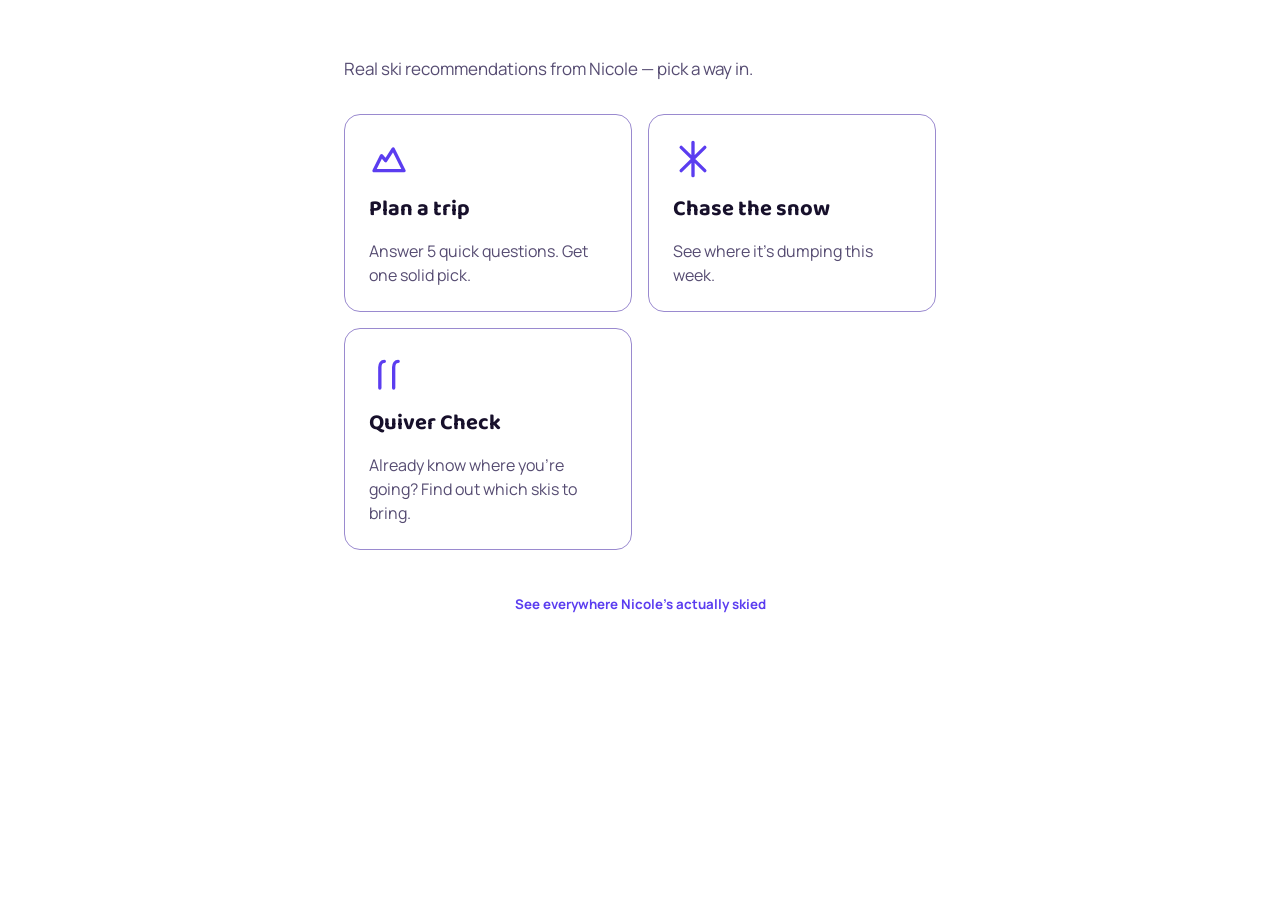
==== commit 7fdbbd4b: "Quiver surface, weather and shell updates (work in progress) Committing the working tree as-is so th" ====
--- a/public/index.html
+++ b/public/index.html
@@ -820,6 +820,15 @@
   color: var(--text-secondary); display: block;
 }
 
+/* Chase-the-Snow off-season state (fix round, 2026-08-04) — the collapsed-
+   by-default "typical mid-winter" preview shown below the plain "nothing's
+   open" message. Reuses the notes-row__expand-btn disclosure pattern and the
+   canada-divider/typical-season-tag honesty-labeling pattern rather than
+   inventing new visual language for what's structurally the same idea
+   (labelled historical data, clearly not live). */
+.offseason-preview { margin: var(--space-6) auto 0; }
+.offseason-preview .chase-list { margin-top: var(--space-3); }
+
 /* =========================================================================
    Skeleton loading
    ========================================================================= */
@@ -940,6 +949,16 @@
   opacity: 0; box-shadow: var(--shadow-md); max-width: calc(100vw - 2rem); text-align: center;
   transition: opacity 220ms var(--ease-entrance), transform 220ms var(--ease-entrance);
 }
+/* The toast is always in the DOM at opacity 0, fixed just above the nav bar
+   — so it silently intercepted taps on whatever sat underneath it, even
+   while invisible. That was latent until Quiver Check made the splash screen
+   taller and pushed "See everywhere Nicole's actually skied" down into
+   exactly that band, at which point the link became untappable on a 390x844
+   phone (caught by verify_contrast.js, which could no longer click it).
+   A toast is a status message: it should never be a pointer target at all,
+   visible or not. `role="status"` already means AT reads it without needing
+   to reach it. */
+.toast { pointer-events: none; }
 .toast--visible { opacity: 1; transform: translate(-50%, 0); }
 .toast--dismissing { transition: opacity 160ms var(--ease-exit); opacity: 0; transform: translate(-50%, 0); }
 @media (prefers-reduced-motion: reduce) { .toast, .toast--dismissing { transition: opacity 160ms ease; transform: translate(-50%,0) !important; } }
@@ -955,6 +974,108 @@
 .reveal-hidden { opacity: 0; }
 @media (min-width: 1024px) {
   .page-column--wide { max-width: 64rem; }
+}
+
+/* =========================================================================
+   Quiver Check
+   Added with the fourth mode. Every value here resolves through the existing
+   semantic tokens, so dark mode, the 200%-zoom rem scaling and the reduced-
+   motion path all come for free rather than needing their own overrides.
+   ========================================================================= */
+
+/* --- Four-up nav ---------------------------------------------------------
+   The bar carried three items until Quiver Check. Four at 320px gives each
+   80px, which "Nicole's List" could not survive — hence the shortened
+   visible label (the full name rides on aria-label in shell.html). These
+   rules make the remaining labels behave under the same pressure at 200%
+   zoom, where the rem-based font-size grows but the viewport doesn't:
+   min-width:0 lets a flex item shrink below its content width at all, and
+   `overflow-wrap: anywhere` gives a long word somewhere to break rather
+   than forcing the bar wider than the screen. */
+.nav-item { min-width: 0; }
+.nav-item > span:last-child { min-width: 0; text-align: center; line-height: 1.15; overflow-wrap: anywhere; }
+
+.quiver-step { color: var(--text-secondary); display: block; margin-bottom: var(--space-2); }
+
+/* --- Step 1: resort picker ---------------------------------------------- */
+.quiver-search { margin: var(--space-5) 0 var(--space-4); }
+.quiver-search label { display: block; color: var(--text-secondary); margin-bottom: var(--space-2); }
+.quiver-search__field { position: relative; display: flex; align-items: center; }
+.quiver-search__icon {
+  position: absolute; left: var(--space-3); display: flex; pointer-events: none; color: var(--text-secondary);
+}
+.quiver-search__icon svg { width: 18px; height: 18px; }
+.quiver-search__input {
+  width: 100%; min-height: 56px; padding: var(--space-3) var(--space-4) var(--space-3) var(--space-10);
+  border-radius: var(--radius-md); border: var(--border-default-w) solid var(--border-interactive);
+  background: var(--bg-surface); color: var(--text-primary);
+  font-family: 'Manrope', sans-serif; font-weight: 500; font-size: 1rem;
+}
+.quiver-search__input::placeholder { color: var(--text-secondary); opacity: 1; }
+
+.quiver-group { margin-bottom: var(--space-5); }
+.quiver-group__heading {
+  display: block; padding-bottom: var(--space-2); margin-bottom: var(--space-1);
+  border-bottom: var(--border-hairline-w) solid var(--border-hairline);
+}
+.quiver-group__items { display: flex; flex-direction: column; }
+.quiver-resort {
+  display: grid; grid-template-columns: 1fr auto; align-items: center; gap: var(--space-1) var(--space-3);
+  width: 100%; min-height: 56px; padding: var(--space-3) var(--space-2);
+  background: none; border: none; border-bottom: var(--border-hairline-w) solid var(--border-hairline);
+  cursor: pointer; text-align: left; color: var(--text-primary);
+  transition: background-color var(--dur-fast) var(--ease-standard);
+}
+.quiver-resort:hover { background: var(--bg-tint); }
+.quiver-resort__name { font-family: 'Manrope', sans-serif; font-weight: 600; font-size: 1rem; min-width: 0; overflow-wrap: anywhere; }
+.quiver-resort__meta { grid-column: 1; color: var(--text-secondary); min-width: 0; }
+.quiver-resort__chev { grid-column: 2; grid-row: 1 / span 2; display: flex; color: var(--text-secondary); }
+.quiver-resort__chev svg { width: 18px; height: 18px; }
+
+/* --- Step 2: day picker -------------------------------------------------- */
+.quiver-day-list { display: flex; flex-direction: column; gap: var(--space-3); margin-top: var(--space-5); }
+
+/* --- Step 3: the call ---------------------------------------------------- */
+.quiver-card { display: flex; flex-direction: column; }
+.quiver-card .result-eyebrow { color: var(--text-secondary); margin-bottom: var(--space-2); }
+/* The ski name is the single thing this whole mode exists to say, so it gets
+   the hero treatment the trip planner reserves for a resort name. */
+.quiver-call { margin: 0 0 var(--space-2); color: var(--text-primary); }
+.quiver-call__tagline { color: var(--text-secondary); margin: 0 0 var(--space-2); }
+/* Waist width is a measurement, so it renders in the monospace "instrument"
+   face the rest of the app reserves for data — visual-system.md's rule that
+   numbers read as instrument rather than decoration. */
+.quiver-call__waist {
+  display: inline-block; padding: 2px var(--space-2); border-radius: var(--radius-sm);
+  background: var(--bg-tint); color: var(--text-primary);
+}
+.quiver-context { color: var(--text-primary); margin: 0 0 var(--space-4); }
+
+.quiver-whatis, .quiver-fallback, .quiver-aside {
+  border-top: var(--border-hairline-w) solid var(--border-hairline);
+  padding-top: var(--space-4); margin-bottom: var(--space-4);
+}
+.quiver-whatis .data-label, .quiver-fallback .data-label, .quiver-aside .data-label,
+.quiver-caveats .data-label { display: block; margin-bottom: var(--space-2); }
+/* The "if you don't own a pair" answer is the one most people actually need,
+   so it's tinted rather than left as another anonymous section. */
+.quiver-fallback {
+  background: var(--bg-tint); border: var(--border-default-w) solid var(--border-hairline);
+  border-radius: var(--radius-md); padding: var(--space-4); margin-top: var(--space-1);
+}
+.quiver-aside { border-top-style: dashed; }
+
+.quiver-caveats { margin-top: var(--space-5); }
+.quiver-caveat-list { list-style: none; padding: 0; margin: 0; display: flex; flex-direction: column; gap: var(--space-3); }
+.quiver-caveat-list li { display: flex; gap: var(--space-3); align-items: flex-start; }
+/* Shape plus text, never colour alone (R12) — the warning triangle is the
+   status indicator here and it carries its own outline. */
+.quiver-caveat__icon { flex: none; display: flex; color: var(--accent-warm-text); }
+.quiver-caveat__icon svg { width: 18px; height: 18px; }
+
+.quiver-limits {
+  color: var(--text-secondary); margin: var(--space-5) 0;
+  padding: var(--space-3) var(--space-4); border-left: 3px solid var(--border-hairline);
 }
 
 </style>
@@ -973,8 +1094,11 @@
     <button class="nav-item" type="button" data-route="chase">
       <span aria-hidden="true"><svg viewBox="0 0 24 24" fill="none" stroke="currentColor" stroke-width="2" stroke-linecap="round"><path d="M12 2v20M4.9 5l14.2 14M4.9 19L19.1 5"/></svg></span><span>Chase</span>
     </button>
-    <button class="nav-item" type="button" data-route="nicoles">
-      <span aria-hidden="true"><svg viewBox="0 0 24 24" fill="none" stroke="currentColor" stroke-width="2" stroke-linecap="round" stroke-linejoin="round"><path d="M8 6h13M8 12h13M8 18h13M3 6h.01M3 12h.01M3 18h.01"/></svg></span><span>Nicole's List</span>
+    <button class="nav-item" type="button" data-route="quiver">
+      <span aria-hidden="true"><svg viewBox="0 0 24 24" fill="none" stroke="currentColor" stroke-width="2" stroke-linecap="round" stroke-linejoin="round"><path d="M6.5 21V8.6c0-2.2 1.1-3.6 2.7-3.6"/><path d="M14.8 21V8.6c0-2.2 1.1-3.6 2.7-3.6"/></svg></span><span>Quiver</span>
+    </button>
+    <button class="nav-item" type="button" data-route="nicoles" aria-label="Nicole's List">
+      <span aria-hidden="true"><svg viewBox="0 0 24 24" fill="none" stroke="currentColor" stroke-width="2" stroke-linecap="round" stroke-linejoin="round"><path d="M8 6h13M8 12h13M8 18h13M3 6h.01M3 12h.01M3 18h.01"/></svg></span><span>Nicole's</span>
     </button>
   </nav>
 
@@ -987,8 +1111,11 @@
     <button class="nav-item" type="button" data-route="chase">
       <span aria-hidden="true"><svg viewBox="0 0 24 24" fill="none" stroke="currentColor" stroke-width="2" stroke-linecap="round"><path d="M12 2v20M4.9 5l14.2 14M4.9 19L19.1 5"/></svg></span><span>Chase</span>
     </button>
-    <button class="nav-item" type="button" data-route="nicoles">
-      <span aria-hidden="true"><svg viewBox="0 0 24 24" fill="none" stroke="currentColor" stroke-width="2" stroke-linecap="round" stroke-linejoin="round"><path d="M8 6h13M8 12h13M8 18h13M3 6h.01M3 12h.01M3 18h.01"/></svg></span><span>Nicole's List</span>
+    <button class="nav-item" type="button" data-route="quiver">
+      <span aria-hidden="true"><svg viewBox="0 0 24 24" fill="none" stroke="currentColor" stroke-width="2" stroke-linecap="round" stroke-linejoin="round"><path d="M6.5 21V8.6c0-2.2 1.1-3.6 2.7-3.6"/><path d="M14.8 21V8.6c0-2.2 1.1-3.6 2.7-3.6"/></svg></span><span>Quiver</span>
+    </button>
+    <button class="nav-item" type="button" data-route="nicoles" aria-label="Nicole's List">
+      <span aria-hidden="true"><svg viewBox="0 0 24 24" fill="none" stroke="currentColor" stroke-width="2" stroke-linecap="round" stroke-linejoin="round"><path d="M8 6h13M8 12h13M8 18h13M3 6h.01M3 12h.01M3 18h.01"/></svg></span><span>Nicole's</span>
     </button>
   </nav>
 </div>
@@ -1023,6 +1150,14 @@
   doubleDiamondGlyph: `<svg viewBox="0 0 24 24" fill="currentColor"><rect x="3" y="5" width="11" height="11" rx="1" transform="rotate(45 8.5 10.5)"/><rect x="10" y="8" width="11" height="11" rx="1" transform="rotate(45 15.5 13.5)"/></svg>`,
   arrowRight: `<svg viewBox="0 0 24 24" fill="none" stroke="currentColor" stroke-width="2" stroke-linecap="round" stroke-linejoin="round"><path d="M5 12h14M13 5l7 7-7 7"/></svg>`,
   chevronDown: `<svg viewBox="0 0 24 24" fill="none" stroke="currentColor" stroke-width="2" stroke-linecap="round" stroke-linejoin="round"><path d="M6 9l6 6 6-6"/></svg>`,
+  // A pair of skis stood tips-up in the snow: two straight shafts, each with
+  // a pronounced hooked tip. An earlier version added a binding crossbar
+  // between them and read unmistakably as an italic letter H at nav size —
+  // the crossbar is what did it. Paired with a visible "Quiver" label
+  // everywhere it's used, per this file's own icon-never-carries-meaning-
+  // alone rule.
+  skis: `<svg viewBox="0 0 24 24" fill="none" stroke="currentColor" stroke-width="2" stroke-linecap="round" stroke-linejoin="round"><path d="M6.5 21V8.6c0-2.2 1.1-3.6 2.7-3.6"/><path d="M14.8 21V8.6c0-2.2 1.1-3.6 2.7-3.6"/></svg>`,
+  search: `<svg viewBox="0 0 24 24" fill="none" stroke="currentColor" stroke-width="2" stroke-linecap="round"><circle cx="11" cy="11" r="7"/><path d="M20.5 20.5L16.7 16.7"/></svg>`,
 };
 
 const LEVEL_GLYPH = {
@@ -2820,13 +2955,24 @@
 // /gridpoints/{office}/{x},{y}/forecastGridData returns time-stamped periods
 // including snowfallAmount (millimetres) and temperature. 7-day horizon.
 //
-// ⚠️ Unverified from this build environment — sandbox egress to
-// api.weather.gov is blocked, so the live response shape and CORS headers
-// could not be empirically confirmed here. That is exactly why the fallback
-// is the thing this module is built and tested against first.
+// Fix round, 2026-08-04 — root-caused why the live path never worked in
+// production (Director-reported, confirmed by NWS maintainers:
+// https://github.com/weather-gov/api/discussions/312): setting a custom
+// `User-Agent` in a browser `fetch()` triggers a CORS preflight, and
+// api.weather.gov's preflight response doesn't allow-list `User-Agent`, so
+// every request failed before it ever reached the API. NWS's own guidance is
+// that the descriptive-User-Agent recommendation is for server-side callers
+// only — browser code should omit it and let the browser set its own
+// default, which is exactly what this module now does. `Accept:
+// application/geo+json` is dropped too: it's CORS-safelisted so it wasn't
+// the cause, but the API returns GeoJSON by default and a bare, header-free
+// fetch removes all preflight risk rather than just the confirmed one. This
+// is now believed-correct against NWS's documented behavior, not just
+// theoretically fixed — see build-notes.md for what this environment could
+// and couldn't verify directly (sandbox egress to api.weather.gov is still
+// blocked here, so the live response shape itself remains unconfirmed).
 // ---------------------------------------------------------------------------
 
-const NOAA_USER_AGENT = "RatherBeKneeDeep/1.0 (ski recommendation app; contact: nicolenetland@gmail.com)";
 const NOAA_BASE = "https://api.weather.gov";
 const NOAA_TIMEOUT_MS = 9000; // leaves headroom under the 10s hard fallback in the UI layer
 
@@ -2843,6 +2989,94 @@
   }
 }
 
+// ---------------------------------------------------------------------------
+// Season-window awareness (fix round, 2026-08-04). historicalEstimate() used
+// to compute `annual / 18` regardless of the calendar, which meant an August
+// lookup reported a mid-winter weekly average (e.g. "35.6 inches" for Mt.
+// Baker) as if it were typical for right now — actively wrong, and exactly
+// the kind of thing Principle 3 (never misrepresent data) exists to catch.
+// This section makes the estimate season-aware using each resort's own
+// `season_open`/`season_close` fields (see research/resorts-schema.md), so
+// the weekly figure ramps toward zero outside the resort's own published
+// season instead of reporting a flat annual/18 all year round.
+// ---------------------------------------------------------------------------
+
+const SEASON_MONTH_INDEX = { jan: 0, feb: 1, mar: 2, apr: 3, may: 4, jun: 5, jul: 6, aug: 7, sep: 8, oct: 9, nov: 10, dec: 11 };
+const SEASON_PART_DAY = { early: 5, mid: 15, late: 25 };
+const MONTH_LENGTHS = [31, 28, 31, 30, 31, 30, 31, 31, 30, 31, 30, 31];
+
+function dayOfYear(month, day) {
+  let d = day - 1;
+  for (let m = 0; m < month; m++) d += MONTH_LENGTHS[m];
+  return d;
+}
+// Ski seasons run roughly Oct/Nov -> Apr/Jun, which straddles the Jan 1 year
+// boundary. Anchoring "day zero" at July 1 (deep off-season for every
+// Northern-hemisphere resort in this dataset) keeps every real resort's
+// open->close window as one ordinary, non-wrapping range of numbers, which
+// is what keeps the comparisons below plain arithmetic instead of modular
+// edge-case handling.
+const SEASON_ANCHOR_DOY = dayOfYear(6, 1); // July 1
+function shiftedSeasonDay(month, day) {
+  return (dayOfYear(month, day) - SEASON_ANCHOR_DOY + 365) % 365;
+}
+
+/**
+ * Parses a resort's `season_open`/`season_close` free-text field (e.g.
+ * "Mid-Nov", "Late Apr/early May", "Early Dec (snow-dependent; no
+ * snowmaking)", "Year-round on the Palmer snowfield (seasonal closures
+ * vary)") by matching the first "{Early|Mid|Late} {Month}" it contains.
+ * Returns null when the text doesn't contain one — deliberately: rather than
+ * guess at a date from prose the schema doesn't structure that way, callers
+ * fall back to *not* applying the seasonal discount for that one resort
+ * instead of inventing a boundary. (Only 6 of 71 resorts have this kind of
+ * free-text suffix/prefix; all 6 still parse cleanly because the
+ * "{part} {month}" pattern is always the leading, well-formed part of the
+ * string — see build-notes.md for the audited list.)
+ */
+function parseSeasonBoundary(text) {
+  if (!text) return null;
+  const m = /(early|mid|late)[\s-]+([a-z]{3,})/i.exec(text);
+  if (!m) return null;
+  const monthKey = m[2].slice(0, 3).toLowerCase();
+  if (!(monthKey in SEASON_MONTH_INDEX)) return null;
+  return { month: SEASON_MONTH_INDEX[monthKey], day: SEASON_PART_DAY[m[1].toLowerCase()] };
+}
+
+// ~3 weeks either side of the published open/close date — keeps the
+// shoulder months (October, May) a gradient between "typical mid-winter
+// figure" and "zero" rather than a hard flip on a single calendar day, per
+// the fix brief's explicit boundary requirement.
+const SEASON_RAMP_DAYS = 21;
+
+/**
+ * Returns 0..1: how "in typical season" `now` is for this resort. 1 = inside
+ * the resort's own published open/close window. 0 = well outside it (the
+ * case this fix exists for — e.g. August, months after the prior season
+ * closed and months before the next one opens). Ramps linearly through
+ * SEASON_RAMP_DAYS on either side of open/close. Falls back to 1 (no
+ * discount, i.e. the old always-on behavior) when either boundary can't be
+ * confidently parsed, or when the parsed window is nonsensical (close <=
+ * open) — never guesses at a date it doesn't have.
+ */
+function seasonFraction(resort, now) {
+  now = now || new Date();
+  const open = parseSeasonBoundary(resort.season_open);
+  const close = parseSeasonBoundary(resort.season_close);
+  if (!open || !close) return 1;
+  const openDay = shiftedSeasonDay(open.month, open.day);
+  const closeDay = shiftedSeasonDay(close.month, close.day);
+  if (closeDay <= openDay) return 1;
+  const nowDay = shiftedSeasonDay(now.getMonth(), now.getDate());
+  if (nowDay >= openDay && nowDay <= closeDay) return 1;
+  if (nowDay < openDay) {
+    const distance = openDay - nowDay;
+    return distance <= SEASON_RAMP_DAYS ? 1 - distance / SEASON_RAMP_DAYS : 0;
+  }
+  const distance = nowDay - closeDay;
+  return distance <= SEASON_RAMP_DAYS ? 1 - distance / SEASON_RAMP_DAYS : 0;
+}
+
 /**
  * Historical / typical-season estimate for a resort — always available,
  * works fully offline, and is what the UI falls back to whenever the live
@@ -2850,27 +3084,78 @@
  * label it via the `isLive: false` flag, per the brief's integrity rule.
  *
  * Distributes the resort's published average annual snowfall across a
- * "typical" 7-day window during the core season, and estimates a plausible
- * average temperature from elevation/region — clearly an estimate, never
- * presented to the user as more precise than "typical for this time of year."
+ * "typical" 7-day window during the core season, scaled by `seasonFraction`
+ * so the figure is honest about *when* "typical" is — outside the resort's
+ * own season this returns at or near zero instead of a mid-winter average,
+ * and estimates a plausible average temperature from elevation/region —
+ * clearly an estimate, never presented to the user as more precise than
+ * "typical for this time of year."
  */
-function historicalEstimate(resort) {
+function historicalEstimate(resort, now) {
   const annual = resort.avg_annual_snowfall_in;
-  // A typical season runs ~18-20 storm-active weeks; distribute unevenly so
-  // it isn't a flat, suspiciously round weekly figure.
-  const weeklyShare = annual != null ? annual / 18 : 8;
+  const factor = seasonFraction(resort, now);
+  // A typical in-season week runs ~18-20 storm-active weeks; distribute
+  // unevenly so it isn't a flat, suspiciously round weekly figure. `factor`
+  // is what keeps this honest outside the season window (see above).
+  const weeklyShare = (annual != null ? annual / 18 : 8) * factor;
   const baseElev = resort.base_elevation_ft || 6000;
   // Rough elevation-based temperature estimate (higher = colder), clamped to
-  // a plausible mid-winter range — an estimate, not a measurement.
+  // a plausible mid-winter range — an estimate, not a measurement. Not
+  // season-scaled: nothing in the UI displays this raw value to a reader
+  // (see build-notes.md), it only feeds the internal cold/wet snow-quality
+  // descriptor for resorts that already cleared the season-window check.
   const avgTempF = clamp(32 - (baseElev / 1000) * 1.1, 5, 30);
   return {
     totalInches: Math.round(weeklyShare * 10) / 10,
     avgTempF: Math.round(avgTempF),
     isLive: false,
+    seasonFraction: factor,
   };
 }
 
 function clamp(v, lo, hi) { return Math.max(lo, Math.min(hi, v)); }
+
+// Per-resort fraction at/above which a resort counts as "meaningfully open"
+// for season-state purposes — either fully in-season (1) or more than
+// halfway through its pre-season ramp (i.e. within ~10 days of its
+// published open date, likely already open in practice).
+const SEASON_OPEN_FRACTION = 0.5;
+// Aggregate thresholds (share of the US pool that's "meaningfully open")
+// used to classify the whole Chase-the-Snow screen's state. Tuned against
+// the real 71-resort dataset's actual open/close spread — see
+// build-notes.md for the day-by-day sweep that produced these numbers.
+const SEASON_STATE_OFF_MAX = 0.10;
+const SEASON_STATE_IN_MIN = 0.70;
+
+/**
+ * Classifies "right now" against the full US resort pool's typical season
+ * windows, independent of whether the live NOAA fetch is reachable — this is
+ * a calendar judgment, not a network one, so it runs before any forecast
+ * fetch is attempted:
+ *   - "off-season": ~everything is closed for the calendar year (e.g.
+ *     August) — Chase-the-Snow shouldn't render a ranked list at all.
+ *   - "shoulder": some resorts are open, most aren't (October, May) —
+ *     render a filtered, honestly-labeled list of just the plausibly-open
+ *     resorts.
+ *   - "in-season": the normal case — render the full ranked list as before.
+ */
+function classifySeasonState(pool, now) {
+  now = now || new Date();
+  const resorts = (pool || []).filter((r) => r.country === "USA" && r.lat != null);
+  if (!resorts.length) return { state: "in-season", openShare: 1, avgFraction: 1 };
+  let sum = 0, openCount = 0;
+  for (const r of resorts) {
+    const f = seasonFraction(r, now);
+    sum += f;
+    if (f >= SEASON_OPEN_FRACTION) openCount += 1;
+  }
+  const avgFraction = sum / resorts.length;
+  const openShare = openCount / resorts.length;
+  let state = "shoulder";
+  if (openShare <= SEASON_STATE_OFF_MAX) state = "off-season";
+  else if (openShare >= SEASON_STATE_IN_MIN) state = "in-season";
+  return { state, openShare, avgFraction };
+}
 
 /**
  * Attempts the live NOAA chain for one resort. Throws on any failure —
@@ -2881,11 +3166,14 @@
   if (resort.lat == null || resort.lon == null) {
     throw new Error("no coordinates — forecast unavailable for this resort");
   }
-  const headers = { "User-Agent": NOAA_USER_AGENT, "Accept": "application/geo+json" };
+  // No custom headers on the browser fetch path, deliberately — see the
+  // module header comment. A bare fetch (browser sets its own User-Agent,
+  // no Accept override) avoids the CORS preflight that was silently failing
+  // every live request in production.
 
   const pointsRes = await fetchWithTimeout(
     `${NOAA_BASE}/points/${resort.lat.toFixed(4)},${resort.lon.toFixed(4)}`,
-    { headers }, NOAA_TIMEOUT_MS
+    {}, NOAA_TIMEOUT_MS
   );
   if (!pointsRes.ok) throw new Error(`NOAA /points failed: ${pointsRes.status}`);
   const points = await pointsRes.json();
@@ -2894,7 +3182,7 @@
 
   const gridRes = await fetchWithTimeout(
     `${NOAA_BASE}/gridpoints/${gridId}/${gridX},${gridY}/forecastGridData`,
-    { headers }, NOAA_TIMEOUT_MS
+    {}, NOAA_TIMEOUT_MS
   );
   if (!gridRes.ok) throw new Error(`NOAA /gridpoints failed: ${gridRes.status}`);
   const grid = await gridRes.json();
@@ -2935,15 +3223,43 @@
 function celsiusToF(c) { return (c * 9) / 5 + 32; }
 
 /**
+ * Best-effort classification of a fetch failure into something a human can
+ * act on, since the browser deliberately hides the real reason a cross-
+ * origin request failed (a CORS rejection and a plain network outage both
+ * surface to JS as the same opaque `TypeError: Failed to fetch` — that
+ * ambiguity is exactly what left the Director unable to tell "CORS is
+ * blocking us" from "no snow" in production). This can't recover the
+ * specific reason the browser withheld, but it does distinguish the cases
+ * we *can* tell apart (timeout vs. an HTTP error status vs. everything
+ * else) and names the CORS possibility explicitly so it's the first thing
+ * a developer checks, not a guess they have to arrive at independently.
+ */
+function classifyFetchError(err) {
+  if (err && err.name === "AbortError") return "timeout";
+  if (err && /^NOAA \/(points|gridpoints) failed: \d+/.test(err.message || "")) return "http-error";
+  if (err instanceof TypeError) return "network-or-cors";
+  return "unknown";
+}
+
+/**
  * Resolves a forecast for one resort: tries the live path, falls back to the
  * historical estimate on any failure. Always resolves (never rejects) so
  * callers can build a full ranked list even when every live call fails.
+ *
+ * Every failure is logged via console.warn with the resort id, the best
+ * guess at *why* (timeout / HTTP error / likely network-or-CORS), and the
+ * raw error message — retrievable from devtools even though the UI itself
+ * only ever shows the honest, generic "couldn't reach the live forecast"
+ * copy (per fallback.forecast.body, which deliberately doesn't name a
+ * specific technical cause to the end user).
  */
 async function resolveForecast(resort) {
   try {
     const live = await fetchLiveForecast(resort);
     return live;
   } catch (err) {
+    const reason = classifyFetchError(err);
+    console.warn(`[NOAA live forecast failed] resort=${resort.id} reason=${reason} message=${(err && err.message) || err}`);
     return { ...historicalEstimate(resort), fallbackReason: err.message };
   }
 }
@@ -3019,6 +3335,736 @@
   return { skip: fallBackNow };
 }
 
+// ---------------------------------------------------------------------------
+// Per-day forecast — added for Quiver Check.
+//
+// Everything above this line answers "how much snow over the next 7 days, in
+// total" — which is the right shape for ranking a list of resorts, and the
+// wrong shape for "what should I ride at Alta on Thursday." That question
+// needs the week broken into days, and it needs two fields the ranking path
+// never asked for: liquid-equivalent precipitation (so quiver.js can compute
+// a real snow-to-liquid ratio rather than inferring density from temperature
+// alone) and a per-day high/low.
+//
+// This is additive on purpose. The Chase-the-Snow path above is verified and
+// shipped; nothing here changes it, and the two share the same fetch chain,
+// the same timeout discipline and the same never-present-history-as-forecast
+// rule.
+// ---------------------------------------------------------------------------
+
+const QUIVER_HORIZON_DAYS = 7;
+
+// NWS gridpoint values are UTC-stamped, but "Thursday" means Thursday at the
+// mountain. `/points` hands back the grid's IANA timezone in the same
+// response we already read gridId/gridX/gridY from, so bucketing by local
+// calendar day costs one extra field and no extra request. 'en-CA' is used
+// purely because it formats as YYYY-MM-DD.
+function localDayKey(date, timeZone) {
+  try {
+    return new Intl.DateTimeFormat("en-CA", {
+      timeZone: timeZone || undefined,
+      year: "numeric", month: "2-digit", day: "2-digit",
+    }).format(date);
+  } catch (e) {
+    // An unrecognised timezone must not take the whole forecast down with
+    // it — fall back to the viewer's own local day.
+    return new Intl.DateTimeFormat("en-CA", { year: "numeric", month: "2-digit", day: "2-digit" }).format(date);
+  }
+}
+
+// ISO-8601 durations, as they actually appear in gridpoint validTime strings
+// ("PT1H", "PT6H", "P1D", "P1DT6H"). Returns hours.
+function parseIsoDurationHours(dur) {
+  const m = /^P(?:(\d+)D)?(?:T(?:(\d+)H)?(?:(\d+)M)?)?$/.exec(dur || "");
+  if (!m) return 1;
+  const days = Number(m[1] || 0), hours = Number(m[2] || 0), mins = Number(m[3] || 0);
+  const total = days * 24 + hours + mins / 60;
+  return total > 0 ? total : 1;
+}
+
+/**
+ * Walks a gridpoint value series and hands each hour of every interval to
+ * `visit(date, value, hours)`.
+ *
+ * Intervals in a gridpoint response are commonly 1h or 6h but run longer at
+ * the far end of the horizon, and they do not align to local midnight — a
+ * 6-hour block straddling midnight belongs partly to each day. Stepping
+ * hour-by-hour and letting the caller apportion is what keeps a storm from
+ * being credited entirely to whichever day its interval happened to start
+ * in, which for a chosen-day feature is the difference between "18 inches on
+ * your day" and "18 inches the day before you arrive."
+ */
+function eachForecastHour(values, visit) {
+  for (const period of values || []) {
+    const [startStr, durStr] = String(period.validTime || "").split("/");
+    const start = Date.parse(startStr);
+    if (Number.isNaN(start) || period.value == null) continue;
+    const hours = parseIsoDurationHours(durStr);
+    const steps = Math.max(1, Math.round(hours));
+    for (let h = 0; h < steps; h++) {
+      visit(new Date(start + h * 3600000), period.value, steps);
+    }
+  }
+}
+
+function emptyDay(dateKey, isLive) {
+  return { dateKey, snowIn: 0, precipIn: 0, highF: null, lowF: null, isLive, hasData: false };
+}
+
+/**
+ * Live per-day forecast for one resort. Same two-request chain as
+ * fetchLiveForecast() above, same bare header-free fetch (see this module's
+ * header for why any custom header breaks the browser path), and it throws
+ * on any failure so callers must fall back rather than receive a guess.
+ */
+async function fetchLiveDailyForecast(resort) {
+  if (resort.lat == null || resort.lon == null) {
+    throw new Error("no coordinates — forecast unavailable for this resort");
+  }
+  const pointsRes = await fetchWithTimeout(
+    `${NOAA_BASE}/points/${resort.lat.toFixed(4)},${resort.lon.toFixed(4)}`,
+    {}, NOAA_TIMEOUT_MS
+  );
+  if (!pointsRes.ok) throw new Error(`NOAA /points failed: ${pointsRes.status}`);
+  const points = await pointsRes.json();
+  const { gridId, gridX, gridY, timeZone } = points.properties || {};
+  if (!gridId || gridX == null || gridY == null) throw new Error("NOAA /points missing grid info");
+
+  const gridRes = await fetchWithTimeout(
+    `${NOAA_BASE}/gridpoints/${gridId}/${gridX},${gridY}/forecastGridData`,
+    {}, NOAA_TIMEOUT_MS
+  );
+  if (!gridRes.ok) throw new Error(`NOAA /gridpoints failed: ${gridRes.status}`);
+  const grid = await gridRes.json();
+  const props = grid.properties || {};
+
+  const days = buildDayFrame(new Date(), timeZone, true);
+  const byKey = Object.fromEntries(days.map((d) => [d.dateKey, d]));
+
+  eachForecastHour((props.snowfallAmount || {}).values, (at, value, steps) => {
+    const d = byKey[localDayKey(at, timeZone)];
+    if (d) { d.snowIn += mmToInches(value) / steps; d.hasData = true; }
+  });
+  eachForecastHour((props.quantitativePrecipitation || {}).values, (at, value, steps) => {
+    const d = byKey[localDayKey(at, timeZone)];
+    if (d) { d.precipIn += mmToInches(value) / steps; }
+  });
+  eachForecastHour((props.temperature || {}).values, (at, value) => {
+    const d = byKey[localDayKey(at, timeZone)];
+    if (!d) return;
+    const f = celsiusToF(value);
+    d.highF = d.highF == null ? f : Math.max(d.highF, f);
+    d.lowF = d.lowF == null ? f : Math.min(d.lowF, f);
+    d.hasData = true;
+  });
+
+  for (const d of days) {
+    d.snowIn = Math.round(d.snowIn * 10) / 10;
+    d.precipIn = Math.round(d.precipIn * 100) / 100;
+    if (d.highF != null) d.highF = Math.round(d.highF);
+    if (d.lowF != null) d.lowF = Math.round(d.lowF);
+  }
+
+  // A response that resolved but carried no usable values for any day is a
+  // failure, not an empty forecast — throwing sends it down the honest
+  // fallback path instead of rendering a week of confident zeroes.
+  if (!days.some((d) => d.hasData)) throw new Error("NOAA gridpoints returned no usable values");
+
+  return { days, timeZone: timeZone || null, isLive: true };
+}
+
+// The frame of days the UI offers, independent of whether any data lands in
+// them — so the day picker is the same shape on the live and fallback paths.
+function buildDayFrame(now, timeZone, isLive) {
+  const out = [];
+  for (let i = 0; i < QUIVER_HORIZON_DAYS; i++) {
+    const at = new Date(now.getTime() + i * 86400000);
+    out.push(emptyDay(localDayKey(at, timeZone), isLive));
+  }
+  return out;
+}
+
+/**
+ * Typical-season per-day fallback. Deliberately FLAT: every day in the frame
+ * gets the same figure.
+ *
+ * The aggregate path above can honestly say "a typical week here is about 20
+ * inches" because a week is the unit the annual average divides into. Split
+ * that across named days and any variation would be invented — there is no
+ * basis whatsoever for claiming Thursday is the snowy one in a normal
+ * February. A flat distribution is the only shape that doesn't fabricate a
+ * storm, and `isLive: false` carries the label the UI is required to render.
+ */
+function historicalDailyForecast(resort, now) {
+  now = now || new Date();
+  const est = historicalEstimate(resort, now);
+  const perDay = Math.round((est.totalInches / 7) * 10) / 10;
+  const days = buildDayFrame(now, null, false);
+  for (const d of days) {
+    d.snowIn = perDay;
+    // 10:1 is the textbook average and the only defensible ratio to assume
+    // when there's no measurement to divide — quiver.js's density read will
+    // land on "average-density" and its copy never claims a measured ratio
+    // on this path.
+    d.precipIn = Math.round((perDay / 10) * 100) / 100;
+    d.highF = est.avgTempF;
+    d.lowF = est.avgTempF != null ? est.avgTempF - 12 : null;
+    d.hasData = true;
+  }
+  return { days, timeZone: null, isLive: false, seasonFraction: est.seasonFraction };
+}
+
+/**
+ * Always resolves. Tries live, falls back to typical-season on any failure,
+ * and — as with resolveForecast() above — logs the classified reason so a
+ * developer can tell a CORS rejection from a genuine outage, while the UI
+ * shows only the honest generic copy.
+ *
+ * Canada resolves straight to the fallback without a request: NOAA has no
+ * non-US coverage, so attempting one would spend a 9-second timeout to learn
+ * something already known.
+ */
+async function resolveDailyForecast(resort, now) {
+  if (resort.country !== "USA" || resort.lat == null) {
+    return { ...historicalDailyForecast(resort, now), fallbackReason: "outside NOAA coverage" };
+  }
+  try {
+    return await fetchLiveDailyForecast(resort);
+  } catch (err) {
+    const reason = classifyFetchError(err);
+    console.warn(`[NOAA daily forecast failed] resort=${resort.id} reason=${reason} message=${(err && err.message) || err}`);
+    return { ...historicalDailyForecast(resort, now), fallbackReason: (err && err.message) || String(err) };
+  }
+}
+
+</script>
+<script>
+// ---------------------------------------------------------------------------
+// Quiver Check — which skis to bring, for one resort on one day.
+//
+// The third primary mode's question is different from the other two. Plan a
+// Trip asks "where should I go?"; Chase the Snow asks "where is it dumping?";
+// Quiver Check asks "I already know where and when — what do I put on my
+// feet?" So it takes a resort and a date as *given* and spends all of its
+// reasoning on the one output: a ski type.
+//
+// This module is pure — no DOM, no fetch, no clock of its own. Everything it
+// needs arrives as arguments, which is what makes verify_quiver.js able to
+// sweep the whole decision surface (every resort × a grid of synthetic
+// conditions) without a browser or a network. app-quiver.js owns all the
+// rendering; noaa.js owns all the data acquisition.
+//
+// --- The honesty boundary, stated up front --------------------------------
+// This reads a *forecast*. It cannot see the snow report. It does not know
+// the settled base depth, whether the groomers ran last night, whether the
+// wind stripped the ridge, or what got tracked out yesterday. NOAA publishes
+// none of that. Per R8, the UI says so plainly rather than implying a
+// precision the inputs don't support, and every threshold below is expressed
+// as a band with a stated "if you don't own that" fallback — because the
+// honest answer to "should I ride my 108s or my 118s?" is usually "either,
+// here's the difference."
+// ---------------------------------------------------------------------------
+
+// --- The taxonomy ----------------------------------------------------------
+// Eight calls. Waist widths are the real industry bands, not invented ones:
+// a "powder ski" has meant 110mm+ underfoot for about fifteen years and a
+// frontside carver has meant sub-85 for longer than that. `rank` orders them
+// by width so the copy layer can say "one step wider than" without a lookup
+// table of its own. `rock-skis` and `bumps` sit outside the width ladder
+// (rank null) because they're chosen for construction, not float.
+const SKI_CALLS = {
+  "rock-skis": {
+    id: "rock-skis",
+    label: "Rock Skis",
+    tagline: "The beaters.",
+    waistLabel: "Whatever you won't cry over",
+    plain: "Your oldest pair — the ones already scarred underfoot. Thin cover, exposed rock and spring debris all do real base damage, and this is the day to spend a ski you've already written off.",
+    rank: null,
+    ifYouDont: "No beaters? Ride your narrowest pair and stay on the groomed runs — and get the bases checked afterwards either way.",
+  },
+  "skinny": {
+    id: "skinny",
+    label: "Skinny Skis",
+    tagline: "Frontside carvers.",
+    waistLabel: "Under 85mm underfoot",
+    plain: "A narrow ski with a real edge angle. On firm snow it gets from edge to edge fast and holds a turn instead of skidding — which is the whole game on a groomer day.",
+    rank: 1,
+    ifYouDont: "If your narrowest is a 90-something, that's fine — just take the first hour to let the edges warm up before you open it up.",
+  },
+  "bumps": {
+    id: "bumps",
+    label: "Bump Sticks",
+    tagline: "Narrow, soft, quick.",
+    waistLabel: "65–80mm underfoot, soft flex",
+    plain: "A skinny, forgiving ski that turns in the length of a mogul trough. Width is the enemy here — a wide ski gets hung up on the tops of the bumps instead of dropping into the line.",
+    rank: 0,
+    ifYouDont: "Dedicated bump skis are a luxury. Anything under about 90mm underfoot will do the job — the flex matters more than the number.",
+  },
+  "daily": {
+    id: "daily",
+    label: "The Daily Driver",
+    tagline: "One ski, most days.",
+    waistLabel: "85–100mm underfoot",
+    plain: "The all-mountain middle. Wide enough to handle a few inches of soft snow, narrow enough to still carve when you find yourself back on the corduroy.",
+    rank: 2,
+    ifYouDont: "This is the one ski almost everybody owns. If you're choosing between a narrower and a wider pair today, take the wider one.",
+  },
+  "midfat": {
+    id: "midfat",
+    label: "Mid-Fats",
+    tagline: "Float without the boat.",
+    waistLabel: "100–112mm underfoot",
+    plain: "Enough surface area to stay up in fresh snow, still light enough on edge to be worth riding once the run gets tracked. The most useful ski in most people's quiver on a storm day.",
+    rank: 3,
+    ifYouDont: "Your daily driver will get down it — you'll just work harder and sit further back. Pick lines with a bit more pitch to keep your speed up.",
+  },
+  "fatties": {
+    id: "fatties",
+    label: "The Fatties",
+    tagline: "Actual powder skis.",
+    waistLabel: "112–120mm underfoot",
+    plain: "Genuine float. On a real storm day these keep your tips up and your legs fresh — the width does the work your quads would otherwise be doing.",
+    rank: 4,
+    ifYouDont: "A 100-something still works — stay on steeper pitches where gravity does the floating for you, and don't be the first one into the flats.",
+  },
+  "pow-boats": {
+    id: "pow-boats",
+    label: "Pow Boats",
+    tagline: "The silly ones.",
+    waistLabel: "120mm+ underfoot",
+    plain: "The pair that looks absurd on the rack and gets ridden four days a year. This is one of those four days.",
+    rank: 5,
+    ifYouDont: "Almost nobody owns these. Take your widest pair, mount up, and pick the steepest thing you're comfortable on.",
+  },
+  "slush": {
+    id: "slush",
+    label: "Slush Puppies",
+    tagline: "Spring beaters, but fun.",
+    waistLabel: "95–110mm, detuned",
+    plain: "Soft spring snow is heavy and grabby, and a wider ski planes over it instead of ploughing through. Detuning the tip and tail edges keeps them from catching in the wet stuff.",
+    rank: 3,
+    ifYouDont: "Anything mid-width is fine. The real spring advice is timing, not equipment — corn skis best from mid-morning until it turns to mashed potatoes.",
+  },
+};
+
+// Not a primary call — an aside, because the park is a choice you make on top
+// of the conditions rather than instead of them.
+const PARK_ASIDE = {
+  label: "Park Twinnies",
+  text: "If you're spending the day in the park, take the twin-tips instead — soft snow means the landings are forgiving today.",
+};
+
+// --- Snow density ----------------------------------------------------------
+// Snow-to-liquid ratio is the real, measurable thing behind every "is it
+// blower or is it cement" argument in a lift line, and both halves of it come
+// back in the same NOAA gridpoint response (`snowfallAmount` and
+// `quantitativePrecipitation`). 10:1 is the textbook average; interior
+// continental snowpacks routinely run 15–20:1, and maritime Cascade and
+// Sierra storms run 6–9:1. Using the ratio rather than temperature alone
+// matters because it captures the thing temperature only proxies for.
+//
+// Counter-intuitively for anyone who hasn't skied both, LIGHT snow demands
+// MORE float, not less: at 20:1 a foot of new snow holds a fraction of the
+// water a foot at 8:1 does, so it stays unconsolidated and unsupportive and
+// you sink straight through it. Dense maritime snow packs down and holds you
+// up. That's why `factor` runs above 1 for light snow and below 1 for heavy.
+const DENSITY = {
+  blower: { key: "blower", factor: 1.35, word: "cold and dry", long: "Very light, dry snow — it won't support you, so you need surface area." },
+  light: { key: "light", factor: 1.15, word: "light", long: "Light snow that'll stay soft rather than setting up." },
+  medium: { key: "medium", factor: 1.0, word: "average-density", long: "Ordinary snow — about ten inches of it to an inch of water." },
+  heavy: { key: "heavy", factor: 0.85, word: "dense", long: "Dense snow. It packs down, so it skis shallower than it measures." },
+  wet: { key: "wet", factor: 0.7, word: "wet and heavy", long: "Wet, heavy snow. It sets up fast and takes real effort to turn in." },
+};
+
+function densityFromRatio(slr) {
+  if (slr >= 15) return DENSITY.blower;
+  if (slr >= 12) return DENSITY.light;
+  if (slr >= 9) return DENSITY.medium;
+  if (slr >= 6) return DENSITY.heavy;
+  return DENSITY.wet;
+}
+
+// Temperature fallback, used only when there's no usable liquid-equivalent
+// figure to divide by (a dry day, or a gridpoint response missing QPF).
+// Deliberately coarser than the ratio path, and the UI never claims the
+// ratio when it came from here.
+function densityFromTemp(tempF) {
+  if (tempF == null) return DENSITY.medium;
+  if (tempF < 10) return DENSITY.blower;
+  if (tempF < 20) return DENSITY.light;
+  if (tempF < 28) return DENSITY.medium;
+  if (tempF < 34) return DENSITY.heavy;
+  return DENSITY.wet;
+}
+
+// --- Terrain character -----------------------------------------------------
+// The same eight inches is a different ski at different mountains. Somewhere
+// with steeps, trees and a deep-powder reputation holds soft snow in places
+// you can actually use it, and rewards float. A low-angle groomer hill
+// pushes new snow around into piles by 10am and never asks anything of a
+// wide ski — and a 300-foot Midwest day-trip hill (which this dataset
+// deliberately includes, per the `scale` field) never does, at any depth.
+//
+// Bounded to ±25% on purpose: terrain modulates the call, it never drives
+// it. Twenty inches is a powder day at Buck Hill too.
+function quiverTerrainFactor(resort) {
+  const tags = resort.best_for_tags || [];
+  const softSnowTags = ["deep-powder", "steeps", "tree-skiing", "big-vert", "backcountry-access"];
+  const hits = softSnowTags.filter((t) => tags.includes(t)).length;
+  const advPct = resort.terrain_pct ? resort.terrain_pct.advanced_expert : null;
+
+  let f = 1;
+  if (hits >= 3) f += 0.12;
+  else if (hits >= 1) f += 0.06;
+
+  // terrain_pct is null for 17 of 71 resorts (requirements T5 — documented
+  // permanent partial coverage, not a gap to close). Absent, this term
+  // simply doesn't contribute, rather than defaulting to a guess.
+  if (advPct != null) {
+    if (advPct >= 45) f += 0.06;
+    else if (advPct <= 15) f -= 0.1;
+  }
+  if (tags.includes("long-groomers") && hits === 0) f -= 0.08;
+  if (resort.scale === "day-trip") f -= 0.12;
+  return clamp(f, 0.75, 1.25);
+}
+
+// --- Season phase ----------------------------------------------------------
+// Reuses noaa.js's already-audited free-text season parser rather than a
+// second, differently-wrong one. Returns null when the resort's published
+// window can't be confidently parsed — callers then skip the early-season
+// and spring branches for that resort instead of guessing at a date.
+function quiverSeasonPhase(resort, now) {
+  const open = parseSeasonBoundary(resort.season_open);
+  const close = parseSeasonBoundary(resort.season_close);
+  if (!open || !close) return null;
+  const openDay = shiftedSeasonDay(open.month, open.day);
+  const closeDay = shiftedSeasonDay(close.month, close.day);
+  if (closeDay <= openDay) return null;
+  const nowDay = shiftedSeasonDay(now.getMonth(), now.getDate());
+  if (nowDay < openDay || nowDay > closeDay) return "closed";
+  const through = (nowDay - openDay) / (closeDay - openDay);
+  if (through <= 0.14) return "early";
+  if (through >= 0.72) return "spring";
+  return "mid";
+}
+
+// ---------------------------------------------------------------------------
+// Conditions assessment
+//
+// `day` and `priorDays` are the per-day shape noaa.js produces:
+//   { dateKey, snowIn, precipIn, highF, lowF, isLive }
+// `priorDays` is in chronological order and may be SHORTER than three — the
+// forecast horizon starts today, so for today or tomorrow there simply is no
+// lead-in data. `leadDaysObserved` reports that honestly rather than letting
+// a missing lead-in read as a dry one, and the UI surfaces it.
+// ---------------------------------------------------------------------------
+function assessQuiverConditions(resort, day, priorDays, now) {
+  priorDays = priorDays || [];
+  const lead = priorDays.slice(-2); // the 48h ahead of the chosen day
+  const leadSnow = lead.reduce((s, d) => s + (d.snowIn || 0), 0);
+  const newSnow = day.snowIn || 0;
+  const stormTotal = Math.round((newSnow + leadSnow) * 10) / 10;
+
+  const precipTotal = (day.precipIn || 0) + lead.reduce((s, d) => s + (d.precipIn || 0), 0);
+  // Only trust the ratio when there's enough of both sides of it to divide
+  // meaningfully — a trace of each produces a wild, meaningless number — and
+  // only on the live path.
+  //
+  // That second condition is load-bearing and was added after
+  // verify_quiver_visual.js caught the alternative in the act: the
+  // typical-season fallback derives its liquid figure by ASSUMING a textbook
+  // 10:1, so dividing snow by liquid there returns exactly 10:1 every time
+  // and the copy layer would then present that assumption back to the reader
+  // as "the forecast works out to about 10:1 snow-to-water" — a measurement
+  // the app never made, on a path that has no forecast at all. Withholding
+  // it drops the fallback onto the coarser temperature read, which is what
+  // it actually knows. R8: never present derived history as measurement.
+  const slr = (day.isLive && stormTotal >= 1 && precipTotal >= 0.1) ? stormTotal / precipTotal : null;
+  const density = slr != null ? densityFromRatio(slr) : densityFromTemp(day.highF);
+
+  const terrain = quiverTerrainFactor(resort);
+  const floatScore = Math.round(stormTotal * density.factor * terrain * 10) / 10;
+
+  // A dry streak we can actually see: consecutive forecast days before the
+  // chosen one with essentially nothing falling. Capped by what the horizon
+  // covers, which is exactly why `leadDaysObserved` travels alongside it.
+  let dryStreak = 0;
+  for (let i = priorDays.length - 1; i >= 0; i--) {
+    if ((priorDays[i].snowIn || 0) < 0.5) dryStreak += 1;
+    else break;
+  }
+  if (newSnow < 0.5) dryStreak += 0; // the chosen day's own dryness is `newSnow`, kept separate
+
+  // A storm visible earlier in the window that has since stopped — the
+  // precondition for moguls forming, which need snow plus a few days of
+  // traffic to build up.
+  const priorStorm = priorDays.reduce((max, d) => Math.max(max, d.snowIn || 0), 0);
+
+  const phase = quiverSeasonPhase(resort, now);
+  const baseElev = resort.base_elevation_ft;
+  // Rain, not snow, at the base. Two independent signals have to agree: it's
+  // warm, and precipitation is actually falling as something other than snow
+  // (measurable liquid, negligible accumulation).
+  const rainRisk = day.highF != null && day.highF >= 36 && (day.precipIn || 0) >= 0.1 && newSnow < 1;
+
+  return {
+    resort,
+    dateKey: day.dateKey,
+    isLive: !!day.isLive,
+    newSnow: Math.round(newSnow * 10) / 10,
+    stormTotal,
+    leadDaysObserved: lead.length,
+    slr: slr != null ? Math.round(slr * 10) / 10 : null,
+    density,
+    terrainFactor: terrain,
+    floatScore,
+    dryStreak,
+    priorStorm: Math.round(priorStorm * 10) / 10,
+    highF: day.highF,
+    lowF: day.lowF,
+    phase,
+    baseElev,
+    rainRisk,
+  };
+}
+
+// --- Float thresholds ------------------------------------------------------
+// floatScore is inches of new snow, scaled by density and by how much the
+// mountain rewards float. The bands are the widths people actually reach
+// for at those depths; they're deliberately generous at the bottom (two
+// inches is not a powder day, whatever the marketing says) and conservative
+// at the top (a 120mm ski is a genuinely bad choice on anything less than a
+// proper storm).
+// Calibrated against the multiplier, not against raw inches — an early
+// version used raw-inch thresholds (18/12/6/2) and then multiplied the input
+// by up to 1.6, which pushed a 12-inch Alta day onto a 120mm ski. Twelve
+// inches of Utah blower is a 115 day; boats come out at eighteen and up.
+// These bands are set so that, at a deep-snow destination in light snow (the
+// combination that produces the largest multiplier), the call lands where
+// the raw depth says it should:
+//     ~6-8"  -> mid-fats      ~8-14" -> fatties      ~18"+ -> boats
+const FLOAT_BANDS = [
+  { min: 24, call: "pow-boats" },
+  { min: 15, call: "fatties" },
+  { min: 7, call: "midfat" },
+  { min: 2, call: "daily" },
+];
+// The float score at which a day stops being about the surface and starts
+// being about depth. Kept as one named constant because the override
+// branches (rock skis, spring slush) and the caveats both need to agree with
+// the ladder about where that line is.
+const POWDER_DAY_FLOAT = 7;
+
+function floatBandCall(floatScore) {
+  for (const band of FLOAT_BANDS) if (floatScore >= band.min) return band.call;
+  return null;
+}
+
+// ---------------------------------------------------------------------------
+// The call itself.
+//
+// Returns { call, conditions, reasons[], aside, caveats[], headline }.
+// `reasons` are full sentences built from the specific numbers that drove
+// the decision — never a bare score, per R9, and deliberately varied by the
+// actual inputs rather than bucketed into a handful of shared strings
+// (the D5 debt already logged against Chase the Snow's reason copy).
+// ---------------------------------------------------------------------------
+function quiverCheck(resort, day, priorDays, now) {
+  now = now || new Date();
+  const c = assessQuiverConditions(resort, day, priorDays, now);
+  const reasons = [];
+  const caveats = [];
+  let callId = null;
+
+  const floatCall = floatBandCall(c.floatScore);
+  const isPowderDay = c.floatScore >= POWDER_DAY_FLOAT;
+
+  // --- Hard overrides, in priority order -----------------------------------
+  // Each of these describes a day where the surface, not the depth, decides
+  // what you ride. They're checked before the float ladder because on these
+  // days float is the wrong question.
+  if (c.rainRisk && !isPowderDay) {
+    callId = "rock-skis";
+    reasons.push(`It's forecast to hit ${Math.round(c.highF)}°F with ${c.newSnow < 0.5 ? "precipitation" : "mixed precipitation"} in it — at the ${fmtElev(c.baseElev)} base that's rain, not snow.`);
+    reasons.push("Wet snow over a firm surface strips down to whatever's underneath, and that's where bases get hurt.");
+  } else if (c.phase === "early" && !isPowderDay) {
+    callId = "rock-skis";
+    reasons.push(`${resort.name} typically opens ${lowerFirst(resort.season_open)}, so this is early-season cover — thin, with more underneath it than under it.`);
+    reasons.push(c.newSnow >= 1
+      ? `${fmtInches(c.newSnow)} of new snow isn't enough to bury early-season hazards, it just hides them.`
+      : "Nothing new in the forecast to build on what's there.");
+  } else if (c.phase === "spring" && c.highF != null && c.highF >= 38 && !isPowderDay) {
+    callId = "slush";
+    reasons.push(`${Math.round(c.highF)}°F and late in ${resort.name}'s season — that's a corn cycle, not a powder day.`);
+    reasons.push("The snow refreezes overnight and softens through the morning, so it skis firm early and heavy by mid-afternoon.");
+  } else if (floatCall) {
+    // --- The float ladder --------------------------------------------------
+    callId = floatCall;
+    reasons.push(stormSentence(c));
+    reasons.push(densitySentence(c));
+    const t = terrainSentence(c);
+    if (t) reasons.push(t);
+  } else {
+    // --- Firm day ----------------------------------------------------------
+    // Nothing meaningful falling. The question becomes what the surface has
+    // had time to turn into.
+    const advPct = resort.terrain_pct ? resort.terrain_pct.advanced_expert : null;
+    const hasBumpTerrain = (resort.best_for_tags || []).includes("steeps") || (advPct != null && advPct >= 35);
+    // Moguls are built by traffic, not by weather, so no forecast can observe
+    // them — which is exactly why an earlier, stricter version of this rule
+    // (a visible storm PLUS three visible dry days) was effectively dead
+    // code: it could only ever fire on days five through seven of the
+    // window. What a forecast CAN establish is the precondition, and the
+    // precondition is most of the answer: a mountain with enough steep
+    // ungroomed terrain, in the middle of its season, that hasn't been reset
+    // by new snow for a couple of days. Groomers get reset every night;
+    // ungroomed runs don't, and they bump up.
+    //
+    // The dry stretch has to be one we can actually see (`dryStreak` is
+    // counted from real forecast days, never assumed), the inference is
+    // stated as an inference in the caveats, and early season is excluded
+    // because there isn't enough base to build a mogul out of yet.
+    const bumpsLikely = hasBumpTerrain && (c.phase === "mid" || c.phase === "spring") && c.dryStreak >= 2;
+
+    if (bumpsLikely) {
+      callId = "bumps";
+      reasons.push(c.priorStorm >= 2
+        ? `${fmtInches(c.priorStorm)} fell earlier in the week and nothing since — ${pluralize(c.dryStreak, "day")} of traffic on that is how moguls get built.`
+        : `${pluralize(c.dryStreak, "day")} without new snow before yours. The groomed runs get reset every night; the ungroomed ones don't, and they bump up.`);
+      reasons.push(`${resort.name} has the pitch for it${advPct != null ? ` — ${advPct}% of the terrain is rated advanced or expert` : ""}, and steep ungroomed terrain is where moguls form.`);
+      caveats.push("Nobody can see moguls in a weather forecast — this is an inference from a dry stretch plus the terrain, not a snow report. If you'd rather stay on the groomed runs, take something narrower with a sharp edge instead.");
+    } else {
+      callId = "skinny";
+      reasons.push(c.stormTotal < 0.5
+        ? (c.isLive ? "Nothing in the forecast — this is a groomer day." : "No meaningful snow typical for this time of year — plan on a groomer day.")
+        : `Only ${fmtInches(c.stormTotal)} ${c.isLive ? "in the forecast" : "typical for this stretch of the season"}, which is a dusting on a firm surface rather than something to float in.`);
+      reasons.push(c.highF != null && c.highF < 20
+        ? `At ${Math.round(c.highF)}°F that surface will stay firm and fast all day, and a sharp edge is what holds on it.`
+        : "On firm snow, edge grip beats surface area — a narrower ski gets from edge to edge faster.");
+      if (hasBumpTerrain && c.leadDaysObserved < 2) {
+        caveats.push("If it snowed here a few days ago, the ungroomed runs may have bumped up — the forecast can't see backwards, so throw the bump skis in the car if you have them.");
+      }
+    }
+  }
+
+  // --- Caveats — things that don't change the call but change the day ------
+  if (!c.isLive) {
+    caveats.push("This is typical snowfall for this time of year, not a live forecast — treat it as a starting point and check the resort's own snow report before you pack.");
+  }
+  if (c.leadDaysObserved < 2 && c.isLive) {
+    caveats.push(`The forecast only runs forward, so this counts ${c.leadDaysObserved === 0 ? "no" : pluralize(c.leadDaysObserved, "day")} of snow before your day. If there's already fresh snow on the ground, size up.`);
+  }
+  if (isPowderDay && (resort.crowd_level === "brutal" || resort.crowd_level === "high")) {
+    caveats.push(`${resort.name} gets crowded on a powder day — plan on it being tracked out by mid-morning, and pick your first lap accordingly.`);
+  }
+  if (c.phase === "early" && isPowderDay) {
+    caveats.push(`It's early in ${resort.name}'s season, so the base underneath all that is still thin. Great day, wrong day to straight-line something unfamiliar.`);
+  }
+  if ((c.density.key === "wet" || c.density.key === "heavy") && isPowderDay) {
+    caveats.push("Heavy snow is hard work. A stiffer ski will hold a line through it better than a soft one of the same width.");
+  }
+
+  const aside = shouldSuggestPark(resort, c) ? PARK_ASIDE : null;
+
+  return {
+    call: SKI_CALLS[callId],
+    conditions: c,
+    reasons,
+    caveats,
+    aside,
+  };
+}
+
+function shouldSuggestPark(resort, c) {
+  if (!(resort.best_for_tags || []).includes("terrain-park")) return false;
+  return c.floatScore >= 2 || (c.phase === "spring" && c.highF != null && c.highF >= 38);
+}
+
+// --- Reason sentence builders ---------------------------------------------
+// Kept as separate functions so each one can vary on its own inputs. The
+// alternative — a lookup table of pre-written strings keyed by band — is
+// exactly what produced Chase the Snow's coarse, repetitive reason copy
+// (requirements D5), where several differently-scoring resorts render
+// identical text and the ranking's gradation stops being legible.
+// The word "forecast" is not available on the typical-season path — there is
+// no forecast there, only an annual average divided down. An earlier version
+// used the live phrasing on both paths and produced sentences like "4"
+// forecast on your day" underneath a badge reading "Not a live forecast",
+// which is precisely the contradiction R8 exists to prevent. The two paths
+// therefore get genuinely different sentences, not the same sentence with a
+// disclaimer bolted on.
+function stormSentence(c) {
+  if (!c.isLive) {
+    return c.stormTotal >= 1
+      ? `A typical week at ${c.resort.name} at this point in the season brings around ${fmtInches(c.stormTotal * (7 / Math.max(1, c.leadDaysObserved + 1)))} of snow — roughly ${fmtInches(c.newSnow)} on any given day.`
+      : `${c.resort.name} doesn't typically get meaningful snow at this point in the season.`;
+  }
+  if (c.newSnow >= 0.5 && c.stormTotal > c.newSnow + 0.4) {
+    return `${fmtInches(c.newSnow)} forecast on your day, on top of ${fmtInches(Math.round((c.stormTotal - c.newSnow) * 10) / 10)} in the ${pluralize(c.leadDaysObserved, "day")} before it — ${fmtInches(c.stormTotal)} of new snow in total.`;
+  }
+  if (c.newSnow >= 0.5) {
+    return `${fmtInches(c.newSnow)} of new snow forecast for your day.`;
+  }
+  return `${fmtInches(c.stormTotal)} fell in the ${pluralize(c.leadDaysObserved, "day")} before your day, and it's forecast to be clear once you're there.`;
+}
+
+function densitySentence(c) {
+  if (c.slr != null) {
+    return `The forecast works out to about ${c.slr}:1 snow-to-water — ${c.density.word}. ${c.density.long}`;
+  }
+  if (c.highF != null && !c.isLive) {
+    return `Temperatures here typically sit around ${Math.round(c.highF)}°F at this time of year, which usually means ${c.density.word} snow. ${c.density.long}`;
+  }
+  if (c.highF != null) {
+    return `Around ${Math.round(c.highF)}°F, which usually means ${c.density.word} snow. ${c.density.long}`;
+  }
+  return c.density.long;
+}
+
+function terrainSentence(c) {
+  const r = c.resort;
+  const tags = r.best_for_tags || [];
+  const advPct = r.terrain_pct ? r.terrain_pct.advanced_expert : null;
+  if (c.terrainFactor >= 1.1) {
+    const named = ["deep-powder", "steeps", "tree-skiing"].filter((t) => tags.includes(t));
+    const phrase = named.length
+      ? named.map((t) => ({ "deep-powder": "deep snow", "steeps": "steep terrain", "tree-skiing": "tree skiing" }[t])).join(" and ")
+      : "terrain that holds soft snow";
+    return `${r.name} is known for ${phrase}, which is terrain that rewards float rather than punishing it.`;
+  }
+  if (r.scale === "day-trip") {
+    return `${r.name} is a day-trip hill${r.vertical_drop_ft != null ? ` with ${qNum(r.vertical_drop_ft)} feet of vertical` : ""} — fun in fresh snow, but not somewhere you need a powder ski to get down.`;
+  }
+  if (c.terrainFactor <= 0.92) {
+    return advPct != null
+      ? `${r.name} skis mostly groomed — ${advPct}% of the terrain is rated advanced or expert — so the new snow gets pushed around rather than staying deep.`
+      : `${r.name} skis mostly groomed, so the new snow gets pushed around rather than staying deep.`;
+  }
+  return null;
+}
+
+// --- Small formatters ------------------------------------------------------
+// fmtInches keeps a half-inch of precision below an inch and rounds to whole
+// numbers above it, because "7.4 inches" implies a forecast accuracy that
+// doesn't exist.
+function fmtInches(n) {
+  if (n == null) return "—";
+  if (n < 1) return `${Math.round(n * 10) / 10}"`;
+  return `${Math.round(n)}"`;
+}
+function fmtElev(ft) {
+  return ft != null ? `${qNum(ft)}-foot` : "base";
+}
+// A local thousands-separator rather than app.js's fmtNum: this module is
+// deliberately free of any dependency on the UI layer so verify_quiver.js can
+// load it with only data.js, engine.js and noaa.js and still exercise every
+// sentence the model can produce.
+function qNum(n) { return n == null ? null : n.toLocaleString("en-US"); }
+function lowerFirst(s) {
+  return s ? s.charAt(0).toLowerCase() + s.slice(1) : s;
+}
+
 </script>
 <script>
 // ---------------------------------------------------------------------------
@@ -3043,6 +4089,12 @@
   chaseCache: null,         // { forecasts, anyFallback } once resolved
   chaseLoadHandle: null,    // { skip() } while a forecast fetch is in flight
   nicolesFilters: { region: "all", sort: "region" },
+  // Quiver Check: a two-step picker (resort -> day) plus its own forecast
+  // cache, kept separate from chaseCache because the two modes want
+  // different shapes of the same data — Chase needs one 7-day total for
+  // every US resort, Quiver needs seven per-day rows for exactly one.
+  quiver: { step: "resort", resortId: null, dateKey: null, search: "" },
+  quiverForecast: null,     // { resortId, status, days, timeZone, isLive }
 };
 
 const COST_LABEL = { "$": "budget-conscious", "$$": "mid-range", "$$$": "splurge-friendly", "$$$$": "money's no object" };
@@ -3114,6 +4166,18 @@
   const previousRoute = state.route;
   state.route = route;
   state.routeParams = params || {};
+  if (route === "quiver") {
+    // Same resume rule the quiz uses below: bouncing out to Chase or
+    // Nicole's List and back must not silently throw away a mountain the
+    // user already picked, but arriving from the splash should start clean.
+    const cameFromModeSwitch = previousRoute === "chase" || previousRoute === "nicoles" || previousRoute === "plan";
+    if (!cameFromModeSwitch) {
+      state.quiver = { step: "resort", resortId: null, dateKey: null, search: "" };
+      state.quiverForecast = null;
+    } else if (state.quiver.step === "result" && !state.quiver.dateKey) {
+      state.quiver.step = state.quiver.resortId ? "day" : "resort";
+    }
+  }
   if (route === "plan") {
     // Only reset to the first step on a genuinely fresh entry (from the
     // splash screen, a completed result, etc). Jumping Chase/Nicole's List
@@ -3160,6 +4224,13 @@
     history.replaceState(null, "", "#result=" + state.routeParams.shareToken);
   } else if (state.route === "plan") {
     syncQuizHash();
+  } else if (state.route === "quiver") {
+    // renderQuiverResult() writes #quiver= itself once it knows the resort
+    // and day; the two picker steps have nothing shareable yet, so the URL
+    // is cleared rather than left pointing at a stale call.
+    if (state.quiver.step !== "result" && location.hash) {
+      history.replaceState(null, "", location.pathname + location.search);
+    }
   } else {
     // Keep the URL tidy for other routes; result links and in-progress quiz
     // state are the only shareable, resumable states.
@@ -3168,6 +4239,10 @@
 }
 
 let resumedQuizFromLink = false;
+// Set by parseInitialRoute() when the page loads on a #quiver= share link, so
+// the boot sequence in shell.html can kick off the forecast fetch the shared
+// call needs before anything renders.
+let quiverPendingPrefetch = null;
 
 function parseInitialRoute() {
   const hash = location.hash || "";
@@ -3181,6 +4256,22 @@
         return;
       }
     } catch (e) { /* fall through to splash on any malformed share link */ }
+  }
+  if (hash.startsWith("#quiver=")) {
+    const token = hash.slice("#quiver=".length);
+    try {
+      const payload = JSON.parse(b64urlDecode(token));
+      if (payload && payload.rid && RESORTS_BY_ID[payload.rid] && typeof payload.d === "string") {
+        state.route = "quiver";
+        state.quiver = { step: "result", resortId: payload.rid, dateKey: payload.d, search: "" };
+        // Deliberately NOT restoring a frozen recommendation from the token
+        // (unlike #result=, which does exactly that). A ski call is only
+        // true while the forecast behind it is, so a shared link re-reads
+        // the forecast on arrival — see app-quiver.js's sharing section.
+        quiverPendingPrefetch = payload.rid;
+        return;
+      }
+    } catch (e) { /* fall through to splash on any malformed quiver link */ }
   }
   if (hash.startsWith("#quiz=")) {
     const token = hash.slice("#quiz=".length);
@@ -3209,7 +4300,7 @@
 
 function render() {
   const main = mainEl();
-  const chromeRoutes = ["plan", "chase", "nicoles"];
+  const chromeRoutes = ["plan", "chase", "quiver", "nicoles"];
   const showNav = chromeRoutes.includes(state.route);
   document.getElementById("bottom-nav").hidden = !showNav;
   document.getElementById("top-nav").hidden = !showNav;
@@ -3219,6 +4310,7 @@
   if (state.route === "splash") return renderSplash(main);
   if (state.route === "plan") return renderPlan(main);
   if (state.route === "chase") return renderChase(main);
+  if (state.route === "quiver") return renderQuiver(main);
   if (state.route === "nicoles") return renderNicolesList(main);
   if (state.route === "result") return renderResult(main);
   renderSplash(main);
@@ -3255,6 +4347,11 @@
             <span class="mode-card__label">Chase the snow</span>
             <span class="mode-card__support body-md">See where it's dumping this week.</span>
           </button>
+          <button class="mode-card" id="mode-quiver" type="button">
+            <span class="mode-card__icon">${ICONS.skis}</span>
+            <span class="mode-card__label">Quiver Check</span>
+            <span class="mode-card__support body-md">Already know where you're going? Find out which skis to bring.</span>
+          </button>
         </div>
         <p class="splash-footer">
           <button class="btn-text" id="mode-nicoles" type="button">See everywhere Nicole's actually skied</button>
@@ -3263,6 +4360,7 @@
     </div>`;
   document.getElementById("mode-plan").addEventListener("click", () => navigate("plan"));
   document.getElementById("mode-chase").addEventListener("click", () => navigate("chase"));
+  document.getElementById("mode-quiver").addEventListener("click", () => navigate("quiver"));
   document.getElementById("mode-nicoles").addEventListener("click", () => navigate("nicoles"));
   document.title = "Find your next ski trip";
   setOgMeta({
@@ -4166,25 +5264,39 @@
 // ---------------------------------------------------------------------------
 
 function renderChase(main) {
+  // Season classification runs before anything else is decided (build-notes.md
+  // "off-season" fix, 2026-08-04) — it's a calendar judgment, not a network
+  // one, so it doesn't wait on (or depend on) the NOAA fetch. When nothing in
+  // the pool is plausibly open, the region/beginner controls have nothing to
+  // act on — showing them anyway would invite tweaking filters on a ranking
+  // that isn't going to appear, so they're omitted rather than disabled.
+  const now = new Date();
+  const seasonInfo = classifySeasonState(RESORTS, now);
+  state.chaseSeasonInfo = seasonInfo;
+  const showControls = seasonInfo.state !== "off-season";
+
   main.innerHTML = `
     <div class="page-column">
       <h1 class="display-h1">Where's it dumping?</h1>
-      <div class="chase-controls" style="margin-top:var(--space-4)">
-        <div id="chase-origin-control"></div>
-        <label class="tap-chip" style="width:auto;min-width:220px" id="chase-beginner-toggle-wrap">
-          <span class="tap-chip__indicator tap-chip__indicator--check" id="chase-beginner-indicator">${ICONS.check}</span>
-          <span class="tap-chip__body">
-            <span class="tap-chip__label">Include beginner-friendly options</span>
-            <span class="tap-chip__sublabel">Off by default — this list leans toward serious terrain.</span>
-          </span>
-        </label>
-      </div>
+      ${showControls ? `
+        <div class="chase-controls" style="margin-top:var(--space-4)">
+          <div id="chase-origin-control"></div>
+          <label class="tap-chip" style="width:auto;min-width:220px" id="chase-beginner-toggle-wrap">
+            <span class="tap-chip__indicator tap-chip__indicator--check" id="chase-beginner-indicator">${ICONS.check}</span>
+            <span class="tap-chip__body">
+              <span class="tap-chip__label">Include beginner-friendly options</span>
+              <span class="tap-chip__sublabel">Off by default — this list leans toward serious terrain.</span>
+            </span>
+          </label>
+        </div>` : ""}
       <div id="chase-freshness"></div>
       <div id="chase-body"></div>
     </div>`;
 
-  renderChaseOriginControl();
-  wireBeginnerToggle();
+  if (showControls) {
+    renderChaseOriginControl();
+    wireBeginnerToggle();
+  }
   document.title = "Where it's dumping this week";
   setOgMeta({
     title: "Where it's dumping this week",
@@ -4231,10 +5343,35 @@
 
 function loadAndRenderChase() {
   const body = document.getElementById("chase-body");
-  const usResorts = RESORTS.filter((r) => r.country === "USA" && r.lat != null);
+  const now = new Date();
+  const seasonInfo = classifySeasonState(RESORTS, now);
+  state.chaseSeasonInfo = seasonInfo;
+
+  if (seasonInfo.state === "off-season") {
+    // Nothing in the pool is realistically open — don't fetch, don't rank,
+    // don't render a solemn list of near-zero forecasts. Say so plainly.
+    renderChaseOffSeason(body);
+    return;
+  }
 
   if (state.chaseCache) {
     renderChaseList();
+    return;
+  }
+
+  // Shoulder season (October, May): only fetch/rank resorts that are
+  // themselves plausibly open by SEASON_OPEN_FRACTION's definition — a
+  // resort that's still weeks from its published open date isn't made
+  // "open" by a live forecast existing for its coordinates.
+  const usResorts = RESORTS.filter((r) => r.country === "USA" && r.lat != null &&
+    (seasonInfo.state !== "shoulder" || seasonFraction(r, now) >= SEASON_OPEN_FRACTION));
+
+  if (!usResorts.length) {
+    // Safety net for the very start of the shoulder ramp, where the
+    // aggregate classification says "shoulder" but no single resort
+    // individually clears the per-resort bar yet — fall back to the same
+    // honest off-season screen rather than an empty ranked list.
+    renderChaseOffSeason(body);
     return;
   }
 
@@ -4293,13 +5430,26 @@
   const ranked = rankChaseTheSnow(forecasts, state.chaseAnswers, RESORTS);
   const canada = rankCanadaTypicalSeason(RESORTS);
 
+  // Shoulder-season notice (October, May): the list below only includes
+  // resorts that are individually plausibly open (see loadAndRenderChase's
+  // season-window filter) — this says so plainly rather than letting a
+  // shorter-than-usual list read as a data problem.
+  const seasonNoticeHtml = (state.chaseSeasonInfo && state.chaseSeasonInfo.state === "shoulder")
+    ? `<div class="canada-divider" id="season-shoulder-notice">
+        <span class="canada-divider__icon" aria-hidden="true">${ICONS.snow}</span>
+        <div class="canada-divider__body">
+          <p class="body-sm">Not every resort is open yet this time of year. This list only includes places that are typically running by now.</p>
+        </div>
+      </div>`
+    : "";
+
   if (!ranked.length) {
-    body.innerHTML = `<div class="center-state">${ICONS.warning}<p class="body-md">No resorts matched right now — try including beginner-friendly options.</p></div>` + canadaSectionHtml(canada);
+    body.innerHTML = seasonNoticeHtml + `<div class="center-state">${ICONS.warning}<p class="body-md">No resorts matched right now — try including beginner-friendly options.</p></div>` + canadaSectionHtml(canada);
     wireCanadaHandled();
     return;
   }
 
-  body.innerHTML = `<ol class="chase-list" id="chase-us-list">` +
+  body.innerHTML = seasonNoticeHtml + `<ol class="chase-list" id="chase-us-list">` +
     ranked.map((row, i) => chaseRowHtml(row, i + 1)).join("") +
     `</ol>` + canadaSectionHtml(canada);
 
@@ -4367,12 +5517,16 @@
       </div>
     </div>
     <ol class="chase-list" id="chase-canada-list">
-      ${canada.map((resort, i) => canadaRowHtml(resort, i + 1)).join("")}
+      ${canada.map((resort, i) => typicalSeasonRowHtml(resort, i + 1)).join("")}
     </ol>`;
 }
 
-function canadaRowHtml(resort, rank) {
-  const region = `${resort.state_province}, Canada`;
+// Shared by the Canada section (always "typical season, not live" — NOAA
+// has no non-US coverage) and the off-season preview below (deliberately
+// the same visual/semantic treatment: both are honestly-labeled annual
+// averages, never presented as this week's conditions).
+function typicalSeasonRowHtml(resort, rank) {
+  const region = resort.state_province + (resort.country === "Canada" ? ", Canada" : "");
   const nicoleFlag = resort.hot_take ? `<span class="chase-flag chase-flag--nicole">● Nicole's take →</span>` : "";
   return `
     <li>
@@ -4405,6 +5559,78 @@
   });
 }
 
+// ---------------------------------------------------------------------------
+// Off-season state (fix round, 2026-08-04). Design intent: this is not a
+// banner bolted onto the normal ranked list — it fully replaces it. The
+// screen states its situation plainly (nothing's realistically open), gives
+// the one genuinely useful next action for August (plan ahead), and — since
+// hiding all snow data outright would leave a visitor with nothing —
+// optionally surfaces a clearly-labeled, collapsed-by-default preview of
+// where it typically dumps in a normal mid-winter, built from the same
+// honestly-labeled "typical season, not a forecast" pattern already used for
+// Canada. It never claims that preview is current.
+// ---------------------------------------------------------------------------
+
+function topTypicalSeasonPreview(pool, n) {
+  return pool
+    .filter((r) => r.avg_annual_snowfall_in != null)
+    .slice()
+    .sort((a, b) => b.avg_annual_snowfall_in - a.avg_annual_snowfall_in)
+    .slice(0, n);
+}
+
+function offSeasonPreviewHtml(preview) {
+  const panelId = "offseason-preview-panel";
+  return `
+    <div class="offseason-preview">
+      <button type="button" class="notes-row__expand-btn" aria-expanded="false" aria-controls="${panelId}" id="offseason-preview-toggle">
+        <span>See where it typically dumps in mid-winter</span>
+        <span class="stat-tile__expand-icon" aria-hidden="true">${ICONS.chevronDown}</span>
+      </button>
+      <div id="${panelId}" hidden>
+        <div class="canada-divider" style="margin-top:var(--space-3)">
+          <span class="canada-divider__icon" aria-hidden="true">${ICONS.signalSlash}</span>
+          <div class="canada-divider__body">
+            <span class="typical-season-tag">Typical season, not a forecast</span>
+            <p class="body-sm">Based on typical snowfall for this time of year in a normal season, not what's happening right now.</p>
+          </div>
+        </div>
+        <ol class="chase-list">
+          ${preview.map((resort, i) => typicalSeasonRowHtml(resort, i + 1)).join("")}
+        </ol>
+      </div>
+    </div>`;
+}
+
+function renderChaseOffSeason(body) {
+  const preview = topTypicalSeasonPreview(RESORTS, 5);
+  body.innerHTML = `
+    <div class="center-state">
+      ${ICONS.snow}
+      <h2 class="display-h3">Nothing's open right now</h2>
+      <p class="body-md" style="max-width:32rem">Most resorts open in November. Plan a trip now, then come back to chase the snow once the season starts.</p>
+      <button class="btn btn-primary" id="offseason-plan-cta" type="button">Plan a trip</button>
+    </div>
+    ${preview.length ? offSeasonPreviewHtml(preview) : ""}`;
+
+  document.getElementById("offseason-plan-cta").addEventListener("click", () => navigate("plan"));
+
+  const toggleBtn = document.getElementById("offseason-preview-toggle");
+  if (toggleBtn) {
+    toggleBtn.addEventListener("click", () => {
+      const panel = document.getElementById(toggleBtn.getAttribute("aria-controls"));
+      if (!panel) return;
+      panel.hidden = !panel.hidden;
+      toggleBtn.setAttribute("aria-expanded", String(!panel.hidden));
+    });
+  }
+
+  body.querySelectorAll(".chase-row[data-rid]").forEach((rowEl) => {
+    rowEl.addEventListener("click", () => showChaseRowDetail(rowEl.dataset.rid));
+    rowEl.addEventListener("keydown", (e) => { if (e.key === "Enter" || e.key === " ") { e.preventDefault(); showChaseRowDetail(rowEl.dataset.rid); } });
+  });
+}
+
 function showChaseRowDetail(rid) {
   const resort = RESORTS_BY_ID[rid];
   if (!resort) return;
@@ -4413,7 +5639,14 @@
   // draw from in this mode).
   const bullets = [];
   const fc = state.chaseCache && state.chaseCache.forecasts[rid];
-  if (fc) bullets.push(fc.isLive ? `${fc.totalInches}" forecast over the next 7 days.` : `Typical for this time of year: about ${fc.totalInches}" a week during the core season.`);
+  if (fc) {
+    bullets.push(fc.isLive ? `${fc.totalInches}" forecast over the next 7 days.` : `Typical for this time of year: about ${fc.totalInches}" a week during the core season.`);
+  } else if (resort.avg_annual_snowfall_in != null) {
+    // Off-season preview row — there's no forecast fetch in this state at
+    // all (see renderChaseOffSeason), so the only honest snow fact
+    // available is the published annual average, clearly framed as such.
+    bullets.push(`Averages about ${resort.avg_annual_snowfall_in}" a year in a typical season.`);
+  }
   // sanitizeDatasetProse strips research-register framing before this raw
   // dataset field reaches a reader (Fix 3, synthetic-user-testing.md) — same
   // helper as the result card's ski-school disclosure and Range Readout.
@@ -4436,6 +5669,509 @@
 }
 function refreshListRows(rows) {
   rows.forEach((row) => row.animate([{ opacity: 0 }, { opacity: 1 }], { duration: 160, easing: "ease", fill: "both" }));
+}
+
+</script>
+<script>
+// ---------------------------------------------------------------------------
+// Quiver Check — the UI layer. All the reasoning lives in quiver.js; this
+// file picks a resort, picks a day, and renders the call.
+//
+// Three steps, one question each, matching the trip planner's established
+// idiom rather than inventing a fourth interaction pattern for a fourth mode:
+//   resort  ->  day  ->  the call
+//
+// Season handling is deliberately identical to Chase the Snow's, at the
+// Director's explicit direction: when nothing in the pool is realistically
+// open, this mode does not render a picker, does not fetch, and does not
+// produce a ski recommendation for a mountain that isn't spinning lifts. The
+// same shoulder-season filter applies in October and May.
+// ---------------------------------------------------------------------------
+
+function renderQuiver(main) {
+  const now = new Date();
+  const seasonInfo = classifySeasonState(RESORTS, now);
+  state.chaseSeasonInfo = seasonInfo;
+
+  main.innerHTML = `<div class="page-column"><div id="quiver-body"></div></div>`;
+  document.title = "Quiver Check — which skis to bring";
+  setOgMeta({
+    title: "Quiver Check — which skis to bring",
+    description: "Tell it where you're going and when. It reads the forecast and tells you what to put on your feet.",
+  });
+
+  const body = document.getElementById("quiver-body");
+  if (seasonInfo.state === "off-season") {
+    renderQuiverOffSeason(body);
+    focusHeading(main);
+    return;
+  }
+  renderQuiverStep();
+  focusHeading(main);
+}
+
+// Mirrors renderChaseOffSeason's stance exactly — this is not a banner on top
+// of a working picker, it replaces the mode. The one difference is the copy,
+// because the useful next action from here is different: Chase's off-season
+// screen sends you to plan a trip, and so does this one, but the sentence
+// explaining why has to be about skis rather than about rankings.
+function renderQuiverOffSeason(body) {
+  body.innerHTML = `
+    <h1 class="display-h1">Quiver Check</h1>
+    <div class="center-state">
+      ${ICONS.snow}
+      <h2 class="display-h3">Nothing's open right now</h2>
+      <p class="body-md" style="max-width:32rem">This reads the 7-day forecast to work out what you should be riding — which only means anything once the lifts are turning. Most resorts open in November.</p>
+      <p class="body-sm" style="max-width:32rem;color:var(--text-secondary)">Come back once the season starts and it'll tell you whether Thursday is a rock-ski day or a fat-ski day.</p>
+      <button class="btn btn-primary" id="quiver-offseason-plan" type="button">Plan a trip instead</button>
+    </div>`;
+  document.getElementById("quiver-offseason-plan").addEventListener("click", () => navigate("plan"));
+}
+
+// ---------------------------------------------------------------------------
+// Step router
+// ---------------------------------------------------------------------------
+function renderQuiverStep() {
+  const body = document.getElementById("quiver-body");
+  if (!body) return;
+  const step = state.quiver.step;
+  if (step === "day") return renderQuiverDayStep(body);
+  if (step === "result") return renderQuiverResult(body);
+  return renderQuiverResortStep(body);
+}
+
+function quiverPool() {
+  // Same per-resort season-window filter Chase the Snow applies in shoulder
+  // season: a resort still weeks from its published open date isn't made open
+  // by a forecast existing for its coordinates. Canada stays in — it has no
+  // NOAA coverage, so it resolves to the typical-season path with the label
+  // that comes with it, exactly as it does in Chase.
+  const now = new Date();
+  const shoulder = state.chaseSeasonInfo && state.chaseSeasonInfo.state === "shoulder";
+  return RESORTS.filter((r) => {
+    if (r.lat == null) return false;
+    if (shoulder && seasonFraction(r, now) < SEASON_OPEN_FRACTION) return false;
+    return true;
+  });
+}
+
+// ---------------------------------------------------------------------------
+// Step 1 — which mountain
+// ---------------------------------------------------------------------------
+function renderQuiverResortStep(body) {
+  const shoulder = state.chaseSeasonInfo && state.chaseSeasonInfo.state === "shoulder";
+  body.innerHTML = `
+    <p class="quiver-step label">Step 1 of 2</p>
+    <h1 class="display-h1 quiz-title">Where are you skiing?</h1>
+    <p class="quiz-helper body-md">Pick the mountain and we'll read its forecast.</p>
+    ${shoulder ? `
+      <div class="canada-divider" style="margin-top:var(--space-4)">
+        <span class="canada-divider__icon" aria-hidden="true">${ICONS.snow}</span>
+        <div class="canada-divider__body">
+          <p class="body-sm">Not every resort is open yet this time of year. This list only includes places that are typically running by now.</p>
+        </div>
+      </div>` : ""}
+    <div class="quiver-search">
+      <label class="body-sm" for="quiver-search-input">Search by name or state</label>
+      <div class="quiver-search__field">
+        <span class="quiver-search__icon" aria-hidden="true">${ICONS.search}</span>
+        <input type="search" id="quiver-search-input" class="quiver-search__input" autocomplete="off"
+               placeholder="Alta, Vermont, Jackson…" value="${escapeHtml(state.quiver.search || "")}">
+      </div>
+    </div>
+    <p class="visually-hidden" aria-live="polite" id="quiver-search-count"></p>
+    <div id="quiver-resort-list"></div>`;
+
+  renderQuiverResortList();
+  const input = document.getElementById("quiver-search-input");
+  input.addEventListener("input", () => {
+    state.quiver.search = input.value;
+    renderQuiverResortList();
+  });
+}
+
+function renderQuiverResortList() {
+  const wrap = document.getElementById("quiver-resort-list");
+  const q = (state.quiver.search || "").trim().toLowerCase();
+  const pool = quiverPool().filter((r) => {
+    if (!q) return true;
+    return `${r.name} ${r.state_province} ${r.country}`.toLowerCase().includes(q);
+  });
+
+  const countEl = document.getElementById("quiver-search-count");
+  if (countEl) countEl.textContent = `${pluralize(pool.length, "resort")} listed.`;
+
+  if (!pool.length) {
+    wrap.innerHTML = `<div class="center-state">${ICONS.warning}<p class="body-md">Nothing matches “${escapeHtml(state.quiver.search)}”. Try a state, or part of the mountain's name.</p></div>`;
+    return;
+  }
+
+  // Grouped by state/province, which is how people actually narrow a ski
+  // list — "somewhere in Utah" is a far more common starting point than a
+  // specific mountain, and it keeps 71 buttons navigable by heading rather
+  // than by scrolling past all of them.
+  const groups = {};
+  for (const r of pool) {
+    const key = r.country === "Canada" ? `${r.state_province}, Canada` : r.state_province;
+    (groups[key] = groups[key] || []).push(r);
+  }
+  const orderedKeys = Object.keys(groups).sort();
+
+  wrap.innerHTML = orderedKeys.map((key) => `
+    <section class="quiver-group">
+      <h2 class="data-label quiver-group__heading">${escapeHtml(key)}</h2>
+      <div class="quiver-group__items">
+        ${groups[key].map((r) => `
+          <button class="quiver-resort" type="button" data-rid="${r.id}">
+            <span class="quiver-resort__name">${escapeHtml(r.name)}</span>
+            <span class="quiver-resort__meta body-sm">${r.country === "USA" ? "Live forecast" : "Typical season only"}${r.scale === "day-trip" ? " · Day-trip hill" : ""}</span>
+            <span class="quiver-resort__chev" aria-hidden="true">${ICONS.arrowRight}</span>
+          </button>`).join("")}
+      </div>
+    </section>`).join("");
+
+  wrap.querySelectorAll(".quiver-resort").forEach((btn) => {
+    btn.addEventListener("click", () => selectQuiverResort(btn.dataset.rid));
+  });
+}
+
+function selectQuiverResort(rid) {
+  state.quiver.resortId = rid;
+  state.quiver.dateKey = null;
+  state.quiverForecast = null;
+  state.quiver.step = "day";
+  // Warm the forecast now rather than at the moment it's needed. The user
+  // spends a few seconds on the day picker either way, and spending them
+  // fetching means the answer is usually already sitting there when they
+  // tap — which is the difference between this mode feeling instant and
+  // feeling like Chase the Snow's cold start.
+  prefetchQuiverForecast(rid);
+  renderQuiverStep();
+  focusHeading(mainEl());
+}
+
+let quiverFetchSeq = 0;
+function prefetchQuiverForecast(rid) {
+  const resort = RESORTS_BY_ID[rid];
+  if (!resort) return;
+  const seq = ++quiverFetchSeq;
+  state.quiverForecast = { resortId: rid, status: "loading", days: null };
+  resolveDailyForecast(resort, new Date()).then((res) => {
+    // A stale response for a resort the user has since navigated away from
+    // must not overwrite the current one.
+    if (seq !== quiverFetchSeq) return;
+    state.quiverForecast = { resortId: rid, status: "ready", ...res };
+    if (state.route === "quiver" && state.quiver.step === "result") renderQuiverStep();
+  });
+}
+
+// ---------------------------------------------------------------------------
+// Step 2 — which day
+//
+// Deliberately shows dates only, no snow totals. Surfacing "14 inches on
+// Thursday" here would turn the picker into the week-at-a-glance strip the
+// Director explicitly scoped out — and it would answer the question before
+// it's been asked.
+// ---------------------------------------------------------------------------
+function renderQuiverDayStep(body) {
+  const resort = RESORTS_BY_ID[state.quiver.resortId];
+  if (!resort) { state.quiver.step = "resort"; return renderQuiverStep(); }
+
+  const now = new Date();
+  const tz = (state.quiverForecast && state.quiverForecast.timeZone) || null;
+  const frame = buildDayFrame(now, tz, true);
+
+  body.innerHTML = `
+    <p class="quiver-step label">Step 2 of 2</p>
+    <h1 class="display-h1 quiz-title">Which day?</h1>
+    <p class="quiz-helper body-md">${escapeHtml(resort.name)}, ${escapeHtml(resort.country === "Canada" ? `${resort.state_province}, Canada` : resort.state_province)}. The forecast runs seven days out.</p>
+    <div class="quiver-day-list" role="radiogroup" aria-label="Which day are you skiing?">
+      ${frame.map((d, i) => {
+        const label = quiverDayLabel(d.dateKey, i);
+        // "Try a different day" returns here with a day already chosen, so
+        // the previous answer has to render as chosen — both visually and to
+        // AT — rather than resetting to a blank group. Same defect class as
+        // the quiz's Back-doesn't-restore-the-answer bug
+        // (heuristic-evaluation.md H3/H6), avoided here by construction.
+        const selected = state.quiver.dateKey === d.dateKey;
+        const tabbable = state.quiver.dateKey ? selected : i === 0;
+        return `<button class="tap-chip ${selected ? "tap-chip--selected" : ""}" type="button" role="radio" aria-checked="${selected}" data-daykey="${d.dateKey}" tabindex="${tabbable ? "0" : "-1"}">
+          <span class="tap-chip__indicator tap-chip__indicator--radio">${ICONS.check}</span>
+          <span class="tap-chip__body">
+            <span class="tap-chip__label">${escapeHtml(label.primary)}</span>
+            <span class="tap-chip__sublabel">${escapeHtml(label.secondary)}</span>
+          </span>
+        </button>`;
+      }).join("")}
+    </div>
+    <div class="quiz-nav">
+      <button class="btn btn-secondary" id="quiver-back" type="button">Back</button>
+    </div>`;
+
+  const chips = Array.from(body.querySelectorAll(".tap-chip[data-daykey]"));
+  chips.forEach((chip, i) => {
+    chip.addEventListener("click", () => {
+      state.quiver.dateKey = chip.dataset.daykey;
+      state.quiver.step = "result";
+      renderQuiverStep();
+    });
+    // Roving tabindex, matching the quiz's radiogroup keyboard model.
+    chip.addEventListener("keydown", (e) => {
+      const keys = { ArrowDown: 1, ArrowRight: 1, ArrowUp: -1, ArrowLeft: -1 };
+      if (!(e.key in keys)) return;
+      e.preventDefault();
+      const next = chips[(i + keys[e.key] + chips.length) % chips.length];
+      chips.forEach((c) => { c.tabIndex = -1; });
+      next.tabIndex = 0;
+      next.focus();
+    });
+  });
+
+  document.getElementById("quiver-back").addEventListener("click", () => {
+    state.quiver.step = "resort";
+    renderQuiverStep();
+    focusHeading(mainEl());
+  });
+}
+
+// `dateKey` is YYYY-MM-DD in the resort's own timezone. Parsed at noon local
+// so that constructing a Date from it can't slip a day across the viewer's
+// own UTC offset — the label has to say the same day the forecast bucketed.
+function parseDayKey(dateKey) {
+  const [y, m, d] = String(dateKey).split("-").map(Number);
+  return new Date(y, (m || 1) - 1, d || 1, 12, 0, 0);
+}
+
+function quiverDayLabel(dateKey, index) {
+  const date = parseDayKey(dateKey);
+  const weekday = date.toLocaleDateString("en-US", { weekday: "long" });
+  const dayMonth = date.toLocaleDateString("en-US", { month: "long", day: "numeric" });
+  if (index === 0) return { primary: "Today", secondary: `${weekday}, ${dayMonth}` };
+  if (index === 1) return { primary: "Tomorrow", secondary: `${weekday}, ${dayMonth}` };
+  return { primary: weekday, secondary: dayMonth };
+}
+
+// ---------------------------------------------------------------------------
+// Step 3 — the call
+// ---------------------------------------------------------------------------
+function renderQuiverResult(body) {
+  const resort = RESORTS_BY_ID[state.quiver.resortId];
+  if (!resort) { state.quiver.step = "resort"; return renderQuiverStep(); }
+
+  const fc = state.quiverForecast;
+  if (!fc || fc.resortId !== state.quiver.resortId || fc.status === "loading") {
+    body.innerHTML = `<div class="loading-state"><div class="loading-spinner" aria-hidden="true"></div><p class="body-md">Reading the forecast for ${escapeHtml(resort.name)}…</p></div>`;
+    return;
+  }
+
+  const idx = fc.days.findIndex((d) => d.dateKey === state.quiver.dateKey);
+  if (idx === -1) {
+    // Reached by a shared link whose day has since passed or fallen off the
+    // horizon. Saying so plainly beats silently answering a different
+    // question than the one the link promised.
+    renderQuiverExpired(body, resort);
+    return;
+  }
+
+  const day = fc.days[idx];
+  const priorDays = fc.days.slice(0, idx);
+  const result = quiverCheck(resort, day, priorDays, new Date());
+  const c = result.conditions;
+  const label = quiverDayLabel(day.dateKey, idx);
+  const dayPhrase = idx === 0 ? "today" : idx === 1 ? "tomorrow" : `on ${label.primary}`;
+  const location = resort.country === "Canada" ? `${resort.state_province}, Canada` : resort.state_province;
+
+  body.innerHTML = `
+    <article class="quiver-card" id="quiver-card">
+      <p class="result-eyebrow label">The call</p>
+      <h1 class="display-hero quiver-call" tabindex="-1">${escapeHtml(result.call.label)}</h1>
+      <p class="quiver-call__tagline body-md">${escapeHtml(result.call.tagline)} <span class="data-inline quiver-call__waist">${escapeHtml(result.call.waistLabel)}</span></p>
+      <p class="quiver-context body-md">${escapeHtml(resort.name)}, ${escapeHtml(location)} — ${escapeHtml(dayPhrase)}, ${escapeHtml(label.secondary)}.</p>
+
+      ${quiverFreshnessHtml(fc)}
+
+      <h2 class="display-h3 reason-heading">Why</h2>
+      <ul class="reason-list">
+        ${result.reasons.map((r) => `<li class="reason-bullet"><span class="reason-bullet__icon">${ICONS.checkCircle}</span><span class="reason-bullet__text body-md">${escapeHtml(r)}</span></li>`).join("")}
+      </ul>
+
+      <div class="quiver-whatis">
+        <h2 class="data-label">What that ski is</h2>
+        <p class="body-md">${escapeHtml(result.call.plain)}</p>
+      </div>
+
+      <div class="quiver-fallback">
+        <h2 class="data-label">If you don't own a pair</h2>
+        <p class="body-md">${escapeHtml(result.call.ifYouDont)}</p>
+      </div>
+
+      ${result.aside ? `
+        <div class="quiver-aside">
+          <h2 class="data-label">${escapeHtml(result.aside.label)}</h2>
+          <p class="body-md">${escapeHtml(result.aside.text)}</p>
+        </div>` : ""}
+
+      <h2 class="display-h3" style="margin-bottom:var(--space-3)">The numbers</h2>
+      <div class="stat-strip stat-strip--quad">${quiverStatsHtml(c)}</div>
+
+      ${result.caveats.length ? `
+        <div class="quiver-caveats">
+          <h2 class="data-label">Worth knowing</h2>
+          <ul class="quiver-caveat-list">
+            ${result.caveats.map((t) => `<li class="body-md"><span class="quiver-caveat__icon" aria-hidden="true">${ICONS.warning}</span><span>${escapeHtml(t)}</span></li>`).join("")}
+          </ul>
+        </div>` : ""}
+
+      <p class="quiver-limits body-sm">This reads the weather forecast, not the mountain's snow report. It doesn't know the settled base depth, what got groomed last night, or what's already been tracked out. Check the resort's own report before you pack.</p>
+
+      ${resort.hot_take ? `
+        <div class="hot-take" id="quiver-hot-take">
+          <span class="hot-take__quote-mark" aria-hidden="true">&ldquo;</span>
+          <div class="hot-take__header">
+            <span class="hot-take__avatar" aria-hidden="true">N</span>
+            <span class="hot-take__label label">Nicole's Hot Take</span>
+          </div>
+          <p class="hot-take__body">${escapeHtml(resort.hot_take.text)}</p>
+          <span class="hot-take__attribution">— Nicole, on ${escapeHtml(resort.name)}</span>
+        </div>` : ""}
+
+      <div class="footer-cta">
+        <button class="btn btn-primary btn-block" id="quiver-share" type="button">${ICONS.share} Share this call</button>
+        <button class="btn btn-secondary btn-block" id="quiver-another-day" type="button">Try a different day</button>
+        <button class="btn-text" id="quiver-another-resort" type="button" style="text-align:center">Check a different mountain →</button>
+      </div>
+    </article>`;
+
+  document.getElementById("quiver-share").addEventListener("click", () => shareQuiverCall(resort, result, day, idx));
+  document.getElementById("quiver-another-day").addEventListener("click", () => {
+    state.quiver.step = "day";
+    renderQuiverStep();
+    focusHeading(mainEl());
+  });
+  document.getElementById("quiver-another-resort").addEventListener("click", () => {
+    state.quiver.step = "resort";
+    state.quiver.resortId = null;
+    renderQuiverStep();
+    focusHeading(mainEl());
+  });
+
+  const retry = document.getElementById("quiver-retry-forecast");
+  if (retry) retry.addEventListener("click", () => {
+    prefetchQuiverForecast(state.quiver.resortId);
+    renderQuiverStep();
+  });
+
+  document.title = `${result.call.label} — ${resort.name}`;
+  setOgMeta({
+    title: `${result.call.label} at ${resort.name}`,
+    description: `${result.reasons[0] || ""} ${result.call.waistLabel}.`.trim(),
+  });
+
+  syncQuiverHash(resort, day);
+  announce("reveal-announcer", `The call for ${resort.name} ${dayPhrase}: ${result.call.label}. ${result.call.waistLabel}.`);
+  revealQuiverCard(document.getElementById("quiver-card"));
+  const heading = body.querySelector(".quiver-call");
+  if (heading) heading.focus({ preventScroll: true });
+}
+
+function quiverFreshnessHtml(fc) {
+  if (fc.isLive) {
+    return `<div class="freshness-badge"><span>${ICONS.live}</span><span class="freshness-badge__text body-sm">Live forecast · updated moments ago</span></div>`;
+  }
+  return `<div class="freshness-badge freshness-badge--fallback">
+      <span>${ICONS.signalSlash}</span>
+      <span class="freshness-badge__text body-sm">Not a live forecast</span>
+    </div>
+    <p class="body-sm" style="color:var(--text-secondary);margin:0 0 var(--space-4)">${
+      fc.fallbackReason === "outside NOAA coverage"
+        ? "The live forecast service only covers the US, so this is built from typical snowfall for this time of year rather than this week's weather."
+        : `We couldn't reach the live forecast right now, so this is typical snowfall for this time of year rather than this week's. <button class="btn-text" id="quiver-retry-forecast" type="button" style="padding:0">Try again</button>`
+    }</p>`;
+}
+
+// Snow depths render through the same rounding rule the reason sentences use
+// (whole inches above one, a single decimal below), so a figure quoted in the
+// prose and the same figure in the tile beside it never disagree — "22\" of
+// new snow in total" above a tile reading 21.9 reads as a defect, not as
+// precision.
+function quiverDepth(n) {
+  if (n == null) return "—";
+  return n < 1 ? String(Math.round(n * 10) / 10) : String(Math.round(n));
+}
+
+function quiverStatsHtml(c) {
+  let html = "";
+  html += statTile("New snow, your day", quiverDepth(c.newSnow), '"', c.newSnow < 0.5 ? "Nothing forecast" : null, false);
+  html += statTile("Storm total", quiverDepth(c.stormTotal), '"', c.leadDaysObserved > 0 ? `Including the ${pluralize(c.leadDaysObserved, "day")} before` : "Your day only — no lead-in visible", false);
+  html += statTile("High", c.highF, "°F", c.lowF != null ? `Low ${c.lowF}°F` : null, c.highF == null);
+  html += c.slr != null
+    ? statTile("Snow to water", `${c.slr}:1`, "", capitalize(c.density.word), false)
+    : textStatTile("Snow type", capitalize(c.density.word));
+  return html;
+}
+
+function renderQuiverExpired(body, resort) {
+  body.innerHTML = `
+    <div class="center-state">
+      ${ICONS.warning}
+      <h1 class="display-h3">That day's out of range</h1>
+      <p class="body-md" style="max-width:32rem">This link was for a specific day at ${escapeHtml(resort.name)}, and the forecast only runs seven days ahead — so that day has either passed or hasn't come into range yet.</p>
+      <button class="btn btn-primary" id="quiver-expired-again" type="button">Check ${escapeHtml(resort.name)} for this week</button>
+    </div>`;
+  document.getElementById("quiver-expired-again").addEventListener("click", () => {
+    state.quiver.step = "day";
+    state.quiver.dateKey = null;
+    renderQuiverStep();
+    focusHeading(mainEl());
+  });
+}
+
+// ---------------------------------------------------------------------------
+// Sharing
+//
+// The share token carries the resort and the date — never the conditions or
+// the call itself. A ski recommendation is only true for as long as the
+// forecast behind it is, so a recipient opening this tomorrow re-reads the
+// forecast and may correctly see a different answer. Freezing the call into
+// the URL the way the trip planner freezes its result would produce a link
+// that confidently states yesterday's weather, which R8 forbids.
+// ---------------------------------------------------------------------------
+function buildQuiverToken(resort, day) {
+  return b64urlEncode(JSON.stringify({ v: 1, rid: resort.id, d: day.dateKey }));
+}
+
+function syncQuiverHash(resort, day) {
+  history.replaceState(null, "", "#quiver=" + buildQuiverToken(resort, day));
+}
+
+async function shareQuiverCall(resort, result, day, idx) {
+  const url = `${location.origin}${location.pathname}#quiver=${buildQuiverToken(resort, day)}`;
+  const dayPhrase = idx === 0 ? "today" : idx === 1 ? "tomorrow" : quiverDayLabel(day.dateKey, idx).primary;
+  const text = `${resort.name}, ${dayPhrase}: ${result.call.label}. ${result.call.waistLabel}.`;
+  try {
+    if (navigator.share) {
+      await navigator.share({ title: `${result.call.label} at ${resort.name}`, text, url });
+      return;
+    }
+    await navigator.clipboard.writeText(`${text}\n${url}`);
+    showToast("Link copied — it'll re-read the forecast when they open it.");
+  } catch (e) {
+    if (e && e.name === "AbortError") return; // user dismissed the share sheet
+    showToast("Couldn't copy the link. You can copy it from the address bar.");
+  }
+}
+
+function revealQuiverCard(card) {
+  if (!card) return;
+  const reduce = reduceMotion();
+  const targets = card.querySelectorAll(".result-eyebrow, .quiver-call, .quiver-call__tagline, .quiver-context, .reason-bullet");
+  targets.forEach((el, i) => {
+    if (reduce) { el.animate([{ opacity: 0 }, { opacity: 1 }], { duration: 160, easing: "ease", fill: "both" }); return; }
+    el.animate(
+      [{ opacity: 0, transform: "translateY(6px)" }, { opacity: 1, transform: "translateY(0)" }],
+      { duration: 200, delay: Math.min(i, 6) * 45, easing: "cubic-bezier(.16,1,.3,1)", fill: "both" }
+    );
+  });
 }
 
 </script>
@@ -4607,6 +6343,10 @@
 
 parseInitialRoute();
 render();
+// A #quiver= share link needs its forecast fetched before the call can be
+// rendered; parseInitialRoute() flags it, and this is the first point at
+// which app-quiver.js is guaranteed to be defined.
+if (quiverPendingPrefetch) prefetchQuiverForecast(quiverPendingPrefetch);
 if (resumedQuizFromLink) {
   // Defense-in-depth for the URL-hash quiz-progress fix: a focus/DOM move
   // alone doesn't tell a user resuming from a reload *that* they resumed —
